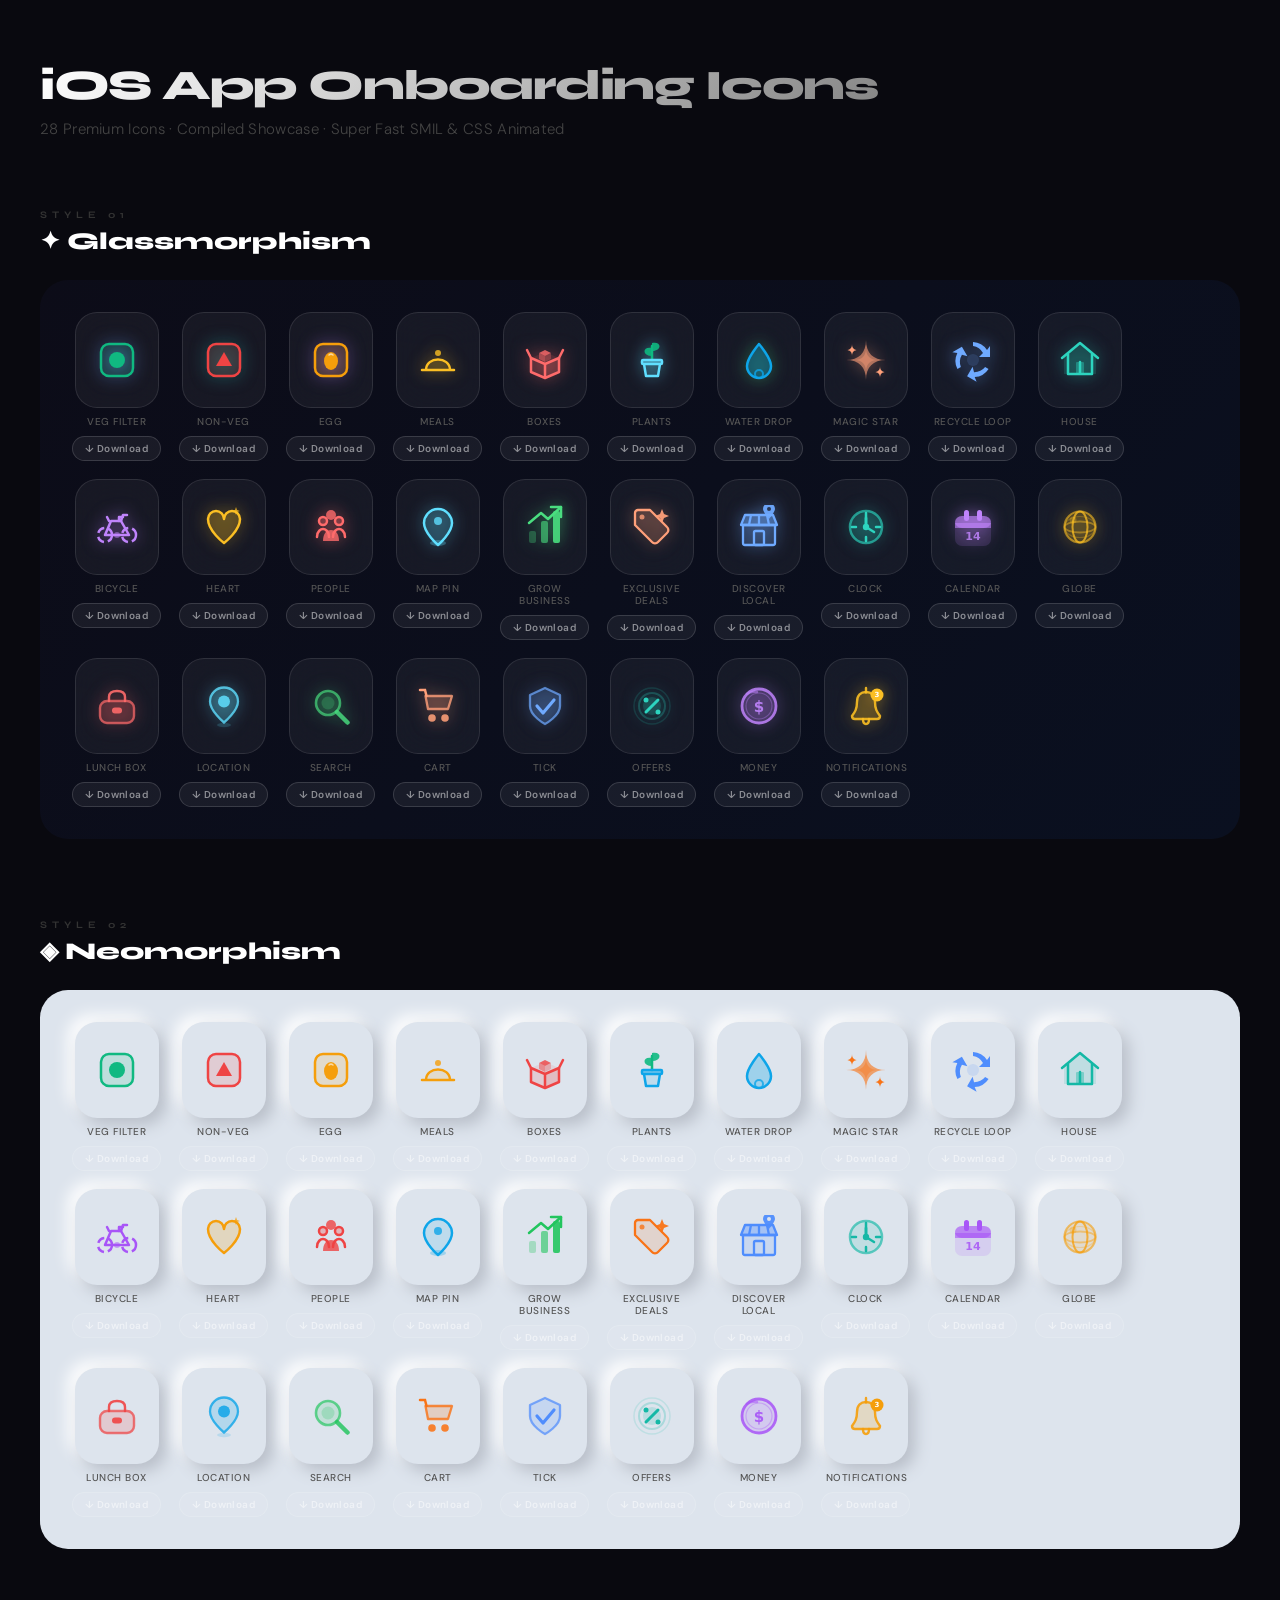
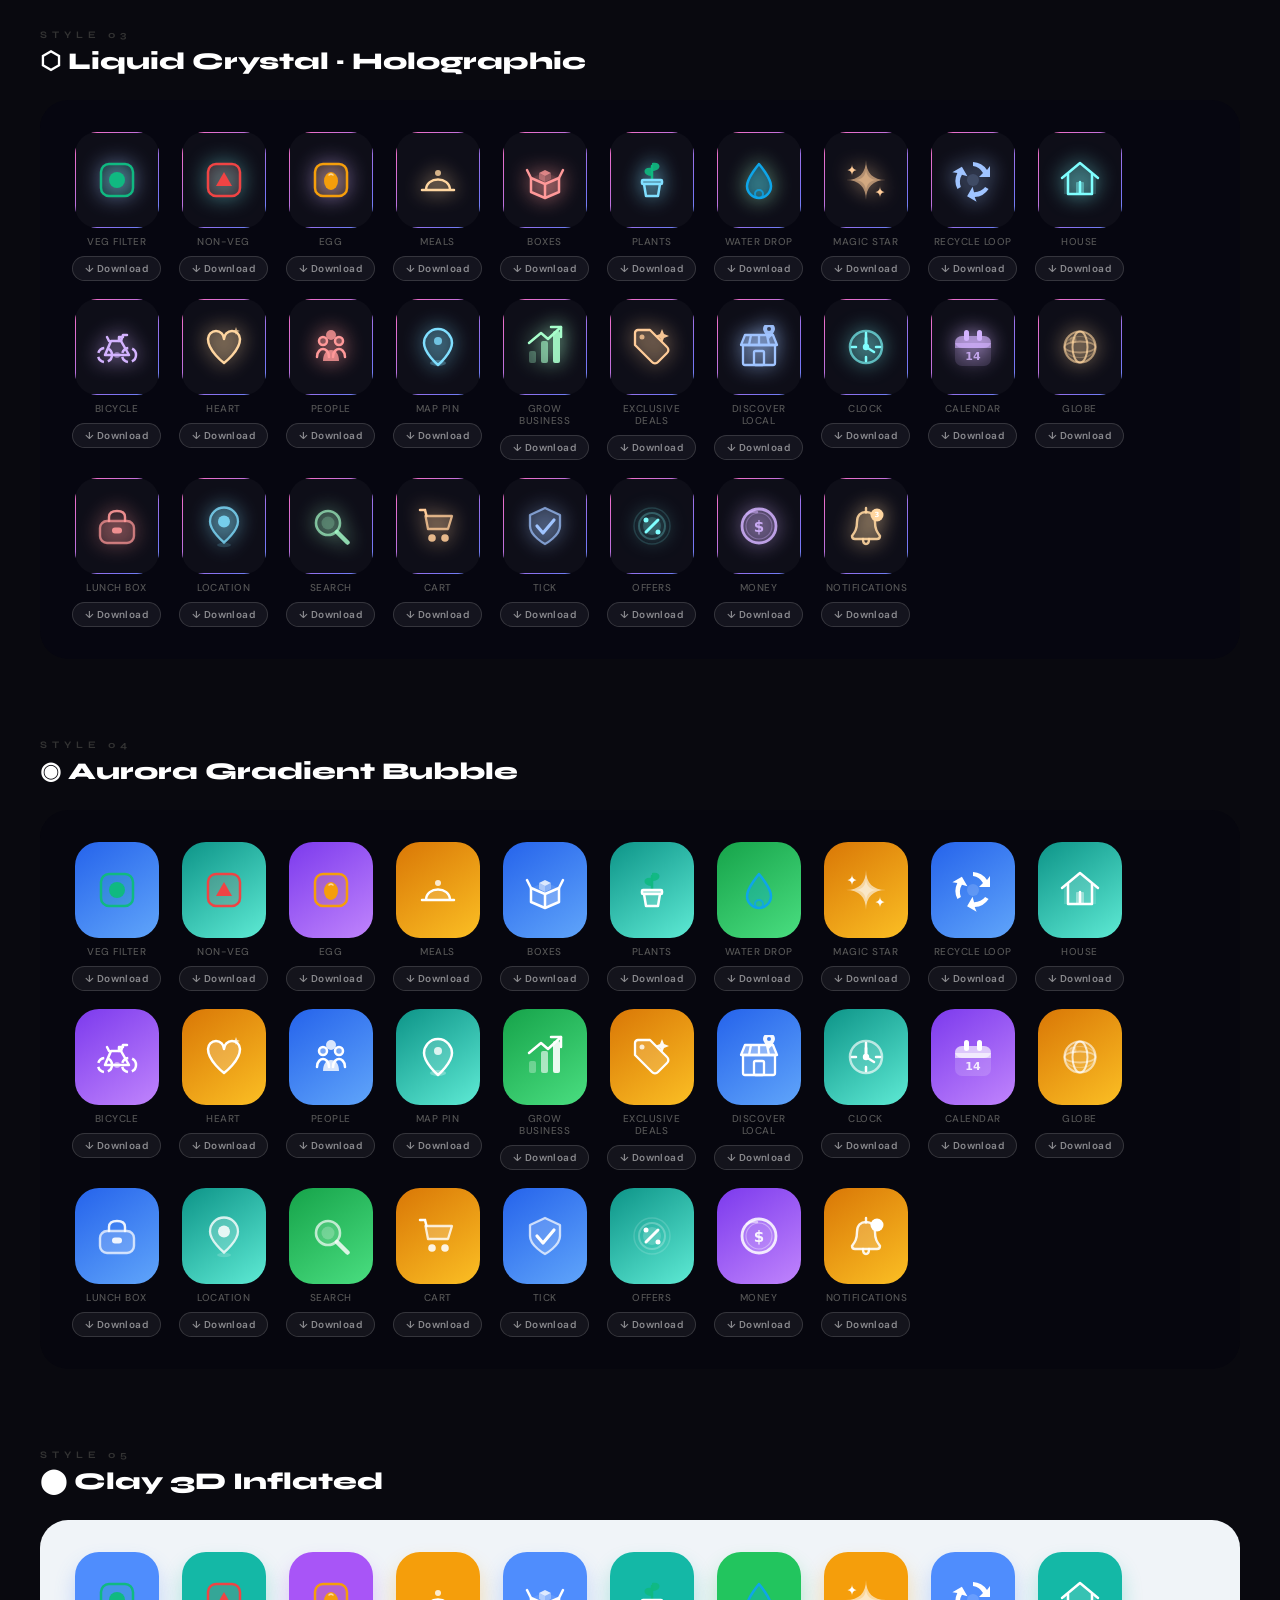
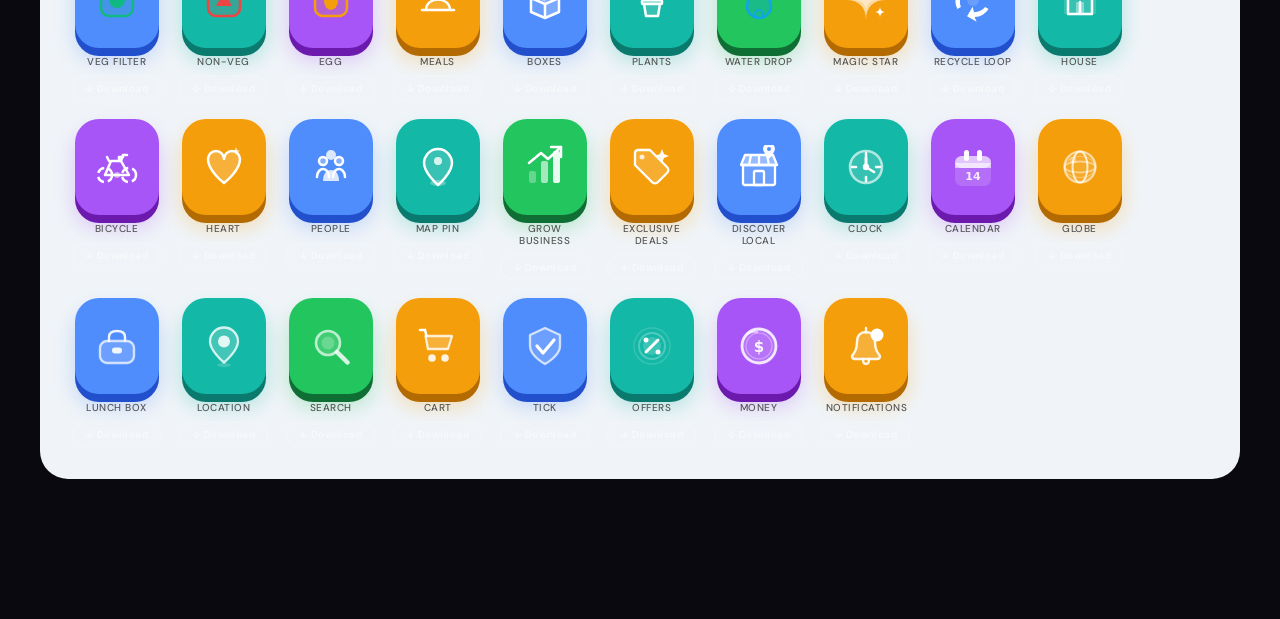
==== index.html @ 06bd7c46 "Refactor notification bell icon for improved design and animation" ====
<!DOCTYPE html>
<html lang="en">
<head>
<meta charset="UTF-8">
<title>Premium iOS Onboarding Icons</title>
<link href="https://fonts.googleapis.com/css2?family=Syne:wght@400;700;800&family=DM+Sans:wght@300;400;500;600&display=swap" rel="stylesheet">
<style>
*, *::before, *::after { box-sizing: border-box; margin: 0; padding: 0; }
body { font-family: 'DM Sans', sans-serif; background: #09090f; color: #fff; padding: 60px 40px; min-height: 100vh; }
.page-title { font-family: 'Syne', sans-serif; font-size: 42px; font-weight: 800; letter-spacing: -1.5px; margin-bottom: 8px; background: linear-gradient(135deg,#fff 0%,#555 100%); -webkit-background-clip: text; -webkit-text-fill-color: transparent; }
.page-sub { color: #444; font-size: 15px; margin-bottom: 70px; font-weight: 300; letter-spacing: 0.3px; }
.section { margin-bottom: 80px; }
.section-label { font-family: 'Syne', sans-serif; font-size: 10px; font-weight: 700; letter-spacing: 5px; text-transform: uppercase; color: #333; margin-bottom: 6px; }
.section-title { font-family: 'Syne', sans-serif; font-size: 24px; font-weight: 800; margin-bottom: 24px; color: #fff; }
.icon-row { display: flex; flex-wrap: wrap; gap: 18px; align-items: flex-start; }
.icon-wrap { display: flex; flex-direction: column; align-items: center; gap: 8px; }
.icon-wrap span { font-size: 10px; font-weight: 500; letter-spacing: 0.5px; color: #555; text-transform: uppercase; text-align: center; max-width: 80px; line-height: 1.2; }
.ico { width: 44px; height: 44px; display: block; }

.dl-wrap { position: relative; display: flex; justify-content: center; }
.dl-btn { padding: 5px 12px; border-radius: 20px; border: 1px solid rgba(255,255,255,0.14); background: rgba(255,255,255,0.06); color: rgba(255,255,255,0.5); font-size: 10px; font-weight: 600; letter-spacing: 0.4px; cursor: pointer; transition: all 0.2s ease; font-family: 'DM Sans', sans-serif; }
.dl-btn:hover, .dl-btn.active { background: rgba(79,141,253,0.22); border-color: rgba(79,141,253,0.5); color: #8bbfff; transform: translateY(-1px); }
.dl-btn.done { background: rgba(34,197,94,0.18); border-color: rgba(34,197,94,0.45); color: #4ade80; }
.dl-panel { position: absolute; bottom: calc(100% + 10px); background: #15151e; border: 1px solid rgba(255,255,255,0.12); border-radius: 12px; padding: 12px; display: flex; flex-direction: column; gap: 10px; opacity: 0; visibility: hidden; transform: translateY(10px); transition: all 0.25s cubic-bezier(0.34, 1.56, 0.64, 1); box-shadow: 0 12px 30px rgba(0,0,0,0.6); z-index: 100; min-width: 145px; }
.dl-panel.show { opacity: 1; visibility: visible; transform: translateY(0); }
.dl-row { display: flex; justify-content: space-between; align-items: center; gap: 12px; }
.dl-row label { font-size: 9px; color: #888; text-transform: uppercase; font-weight: 700; }
.dl-row select { background: rgba(255,255,255,0.06); color: #fff; border: 1px solid rgba(255,255,255,0.15); border-radius: 6px; padding: 4px; font-size: 10px; cursor: pointer; }
.dl-action { background: #4f8dfd; color: #fff; border: none; border-radius: 6px; padding: 7px; font-size: 11px; font-weight: 600; cursor: pointer; }
.neo-bg .dl-panel, .clay-bg .dl-panel { background: #fff; border-color: rgba(0,0,0,0.1); color: #333; }
.neo-bg .dl-row select, .clay-bg .dl-row select { background: #f0f0f0; color: #333; border-color: #ddd; }

.glass-bg { padding: 32px; border-radius: 28px; background: linear-gradient(135deg,#0c0c18,#0a1020); position: relative; overflow: hidden; }
.glass-card { width:84px; height:96px; border-radius:22px; display:flex; align-items:center; justify-content:center; cursor:pointer; background:rgba(255,255,255,0.05); backdrop-filter:blur(20px); border:1px solid rgba(255,255,255,0.1); transition: 0.3s; }
.glass-card:hover { transform:translateY(-7px); background:rgba(255,255,255,0.1); border-color:rgba(255,255,255,0.3); }
.neo-bg { padding:32px; border-radius:28px; background:#dde4ed; }
.neo-card { width:84px; height:96px; border-radius:22px; display:flex; align-items:center; justify-content:center; cursor:pointer; background:#dde4ed; box-shadow:7px 7px 16px #b8bec8,-7px -7px 16px #ffffff; transition: 0.2s; }
.neo-card:hover { transform:scale(0.97); box-shadow:4px 4px 10px #b8bec8,-4px -4px 10px #ffffff; }
.holo-bg { padding:32px; border-radius:28px; background:#060610; }
.holo-card { width:84px; height:96px; border-radius:22px; display:flex; align-items:center; justify-content:center; cursor:pointer; position:relative; background:rgba(255,255,255,0.03); overflow:hidden; transition: 0.4s; }
.holo-card::before { content:''; position:absolute; inset:0; padding:1px; background:linear-gradient(135deg,#ff6ec4,#7873f5,#4adede,#ff6ec4); background-size:400%; animation: holoShift 1.5s linear infinite; -webkit-mask:linear-gradient(#fff 0 0) content-box,linear-gradient(#fff 0 0); -webkit-mask-composite:xor; }
@keyframes holoShift { 0%{background-position:0% 50%} 100%{background-position:100% 50%} }
.holo-card:hover { transform:translateY(-7px); box-shadow:0 15px 30px rgba(120,115,245,0.3); }
.aurora-bg { padding:32px; border-radius:28px; background:#06060e; }
.aurora-card { width:84px; height:96px; border-radius:24px; display:flex; align-items:center; justify-content:center; cursor:pointer; transition: 0.35s cubic-bezier(0.34,1.56,0.64,1); }
.aurora-card.blue { background:linear-gradient(145deg,#2563eb,#60a5fa); }
.aurora-card.teal { background:linear-gradient(145deg,#0d9488,#5eead4); }
.aurora-card.purple { background:linear-gradient(145deg,#7c3aed,#c084fc); }
.aurora-card.orange { background:linear-gradient(145deg,#d97706,#fbbf24); }
.aurora-card.green { background:linear-gradient(145deg,#16a34a,#4ade80); }
.aurora-card:hover { transform:translateY(-8px); filter: brightness(1.1); }
.clay-bg { padding:32px; border-radius:28px; background:#f0f4f8; }
.clay-card { width:84px; height:96px; border-radius:24px; display:flex; align-items:center; justify-content:center; cursor:pointer; transition: 0.3s; }
.clay-card.blue { background:#4F8DFD; box-shadow:0 8px 0 #2250cc, 0 12px 20px rgba(79,141,253,0.3); }
.clay-card.teal { background:#14B8A6; box-shadow:0 8px 0 #0a7a6e, 0 12px 20px rgba(20,184,166,0.3); }
.clay-card.purple { background:#A855F7; box-shadow:0 8px 0 #6b1aad, 0 12px 20px rgba(168,85,247,0.3); }
.clay-card.orange { background:#F59E0B; box-shadow:0 8px 0 #b36a00, 0 12px 20px rgba(245,158,11,0.3); }
.clay-card.green { background:#22C55E; box-shadow:0 8px 0 #0f6e34, 0 12px 20px rgba(34,197,94,0.3); }
.clay-card:hover { transform:translateY(-4px); }

@keyframes popDot { 0%, 100% { transform: scale(1); } 50% { transform: scale(1.3); } }
@keyframes boxSqueeze { 0%, 100% { transform: scale(1); } 50% { transform: scale(0.92); } }
@keyframes triJump { 0%, 100% { transform: translateY(0) scale(1); } 50% { transform: translateY(-4px) scale(1.1); } }
@keyframes eggWobble { 0%, 100% { transform: rotate(0) scale(1); } 25% { transform: rotate(10deg) scale(1.1); } 75% { transform: rotate(-10deg) scale(1.1); } }
.card-veg:hover .veg-dot { animation: popDot 0.3s ease-in-out infinite; transform-origin: 22px 22px; }
.card-veg:hover .veg-group { animation: boxSqueeze 0.3s ease-in-out infinite; transform-origin: 22px 22px; }
.card-nonveg:hover .nv-tri { animation: triJump 0.3s ease-in-out infinite; transform-origin: 22px 20px; }
.card-nonveg:hover .nv-group { animation: boxSqueeze 0.3s ease-in-out infinite; transform-origin: 22px 22px; }
.card-egg:hover .egg-inner { animation: eggWobble 0.4s ease-in-out infinite; transform-origin: 22px 23px; }
.card-egg:hover .egg-group { animation: boxSqueeze 0.4s ease-in-out infinite; transform-origin: 22px 22px; }
@keyframes domeLift { 0%, 100% { transform: translateY(0); } 50% { transform: translateY(-4px); } }
@keyframes steamRise { 0%, 100% { transform: translateY(2px); opacity: 0; } 50% { transform: translateY(-2px); opacity: 0.8; } }
.card-meals:hover .meal-dome { animation: domeLift 0.8s ease-in-out infinite; }
.card-meals:hover .meal-steam { animation: steamRise 0.8s ease-in-out infinite; }
@keyframes boxBounce { 0%, 100% { transform: translateY(0); } 50% { transform: translateY(-3px); } }
@keyframes itemPop { 0%, 100% { transform: translateY(0); } 50% { transform: translateY(-6px); } }
@keyframes flapL { 0%, 100% { transform: rotate(0deg); } 50% { transform: rotate(-15deg); } }
@keyframes flapR { 0%, 100% { transform: rotate(0deg); } 50% { transform: rotate(15deg); } }
.card-boxes:hover .box-group { animation: boxBounce 0.6s ease-in-out infinite; }
.card-boxes:hover .box-item { animation: itemPop 0.6s ease-in-out infinite; }
.card-boxes:hover .box-flap-l { animation: flapL 0.6s ease-in-out infinite; transform-origin: 8px 20px; }
.card-boxes:hover .box-flap-r { animation: flapR 0.6s ease-in-out infinite; transform-origin: 36px 20px; }
@keyframes plantSway { 0%, 100% { transform: rotate(0); } 30% { transform: rotate(3deg); } 70% { transform: rotate(-2deg); } }
@keyframes leafGrow { 0%, 100% { transform: scale(1); } 50% { transform: scale(1.1); } }
.card-plants:hover .plant-group { animation: plantSway 0.8s ease-in-out infinite; transform-origin: 22px 26px; }
.card-plants:hover .plant-leaf-l { animation: leafGrow 0.8s ease-in-out infinite; transform-origin: 22px 18px; }
.card-plants:hover .plant-leaf-r { animation: leafGrow 0.8s ease-in-out infinite 0.15s; transform-origin: 22px 13px; }
@keyframes magicBreathe { 0%, 100% { transform: scale(1); } 50% { transform: scale(1.15); } }
@keyframes sparkleTwinkle { 0%, 100% { transform: scale(0) rotate(-15deg); opacity: 0; } 50% { transform: scale(1) rotate(15deg); opacity: 1; } }
.card-star:hover .star-main { animation: magicBreathe 0.6s ease-in-out infinite; transform-origin: 22px 22px; }
.card-star:hover .star-inner { animation: magicBreathe 0.6s ease-in-out infinite reverse; transform-origin: 22px 22px; }
.card-star:hover .s1 { animation: sparkleTwinkle 0.6s ease-in-out infinite 0.1s; transform-origin: 8px 12px; }
.card-star:hover .s2 { animation: sparkleTwinkle 0.6s ease-in-out infinite 0.3s; transform-origin: 36px 34px; }
@keyframes recycleRotate { to { transform: rotate(360deg); } }
@keyframes arrowPulse { 0%, 100% { opacity: 0.9; transform: scale(1); } 50% { opacity: 0.3; transform: scale(0.95); } }
.card-recycle:hover .recycle-group { animation: recycleRotate 1.2s linear infinite; transform-origin: 22px 22px; }
.card-recycle:hover .rec-1 { animation: arrowPulse 0.5s ease infinite; transform-origin: 22px 22px; }
.card-recycle:hover .rec-2 { animation: arrowPulse 0.5s ease infinite 0.15s; transform-origin: 22px 22px; }
.card-recycle:hover .rec-3 { animation: arrowPulse 0.5s ease infinite 0.3s; transform-origin: 22px 22px; }
@keyframes dropFall { 0% {transform:translateY(-5px) scaleY(1.1); opacity:0} 30% {transform:translateY(0) scaleY(1); opacity:1} 50% {transform:scaleY(0.8) translateY(2px)} 70% {transform:scaleY(1.05) translateY(-1px)} 100% {transform:scaleY(1) translateY(0); opacity:1} }
@keyframes rippleOut { 0% {r:4; opacity:0.8} 100% {r:14; opacity:0} }
.card-drop:hover .drop-shape { animation: dropFall 0.6s ease infinite; transform-origin: bottom; }
.card-drop:hover .drop-ripple { animation: rippleOut 0.6s ease-out infinite; }
@keyframes roofBounce { 0%,100% {transform:translateY(0)} 50% {transform:translateY(-3px)} }
@keyframes doorGlow { 0%,100% {opacity:0.4} 50% {opacity:1} }
.card-house:hover .house-roof { animation: roofBounce 0.3s ease infinite; }
.card-house:hover .house-door { animation: doorGlow 0.5s ease infinite; }
@keyframes spinWheel { to {transform:rotate(360deg)} }
@keyframes bikeBob { 0%,100% {transform:translateY(0)} 50% {transform:translateY(-2px)} }
.card-bike:hover .bike-wheel { animation: spinWheel 0.3s linear infinite; transform-origin: center; }
.card-bike:hover .bike-w1 { transform-origin: 10px 30px; }
.card-bike:hover .bike-w2 { transform-origin: 34px 30px; }
.card-bike:hover .bike-frame { animation: bikeBob 0.2s ease-in-out infinite; }
@keyframes heartBeat { 0%,100% {transform:scale(1)} 15% {transform:scale(1.15)} 30% {transform:scale(1)} 45% {transform:scale(1.15)} 60% {transform:scale(1)} }
@keyframes sparkleFloat { 0%,100% {transform:translateY(0) scale(0.8); opacity:0.5} 50% {transform:translateY(-5px) scale(1.2); opacity:1} }
.card-heart:hover .heart-shape { animation: heartBeat 0.5s infinite; transform-origin: center; }
.card-heart:hover .heart-sparkle { animation: sparkleFloat 0.5s infinite; }
@keyframes popUp { 0%,100% {transform:translateY(0)} 50% {transform:translateY(-4px)} }
.card-people:hover .person-1 { animation: popUp 0.4s ease infinite; }
.card-people:hover .person-2 { animation: popUp 0.4s ease infinite 0.1s; }
.card-people:hover .person-3 { animation: popUp 0.4s ease infinite 0.2s; }
@keyframes barGrow { 0%, 100% { transform: scaleY(1); } 50% { transform: scaleY(1.4); } }
.card-grow:hover .grow-b1 { animation: barGrow 0.3s ease infinite; transform-origin: bottom; }
.card-grow:hover .grow-b2 { animation: barGrow 0.3s ease infinite 0.05s; transform-origin: bottom; }
.card-grow:hover .grow-b3 { animation: barGrow 0.3s ease infinite 0.1s; transform-origin: bottom; }
@keyframes swing { 0%, 100% { transform: rotate(0); } 50% { transform: rotate(15deg); } }
.card-deals:hover .deals-tag { animation: swing 0.4s ease-in-out infinite; transform-origin: 20px 5px; }
@keyframes bounce { 0%, 100% { transform: translateY(0); } 50% { transform: translateY(-5px); } }
@keyframes pinBounceOld { 0%{transform:translateY(0) scaleY(1)} 25%{transform:translateY(-10px) scaleY(1.05)} 50%{transform:translateY(0) scaleY(0.92)} 70%{transform:translateY(-5px)} 85%{transform:translateY(0) scaleY(0.96)} 100%{transform:translateY(0) scaleY(1)} }
@keyframes pinShadow { 0%,100% {transform:scale(1); opacity:0.3} 40% {transform:scale(0.6); opacity:0.1} 60% {transform:scale(1.1); opacity:0.4} }
@keyframes pinJump { 0%,100% {transform:translateY(0) scaleY(1)} 40% {transform:translateY(-8px) scaleY(1.05)} 60% {transform:translateY(2px) scaleY(0.9)} }
.card-local:hover .local-pin { animation: bounce 0.3s ease infinite; }
.card-location:hover .ico { animation:pinBounceOld 0.4s ease forwards; }
.card-mappin:hover .pin-body { animation: pinJump 0.5s ease infinite; transform-origin: bottom; }
.card-mappin:hover .pin-shadow { animation: pinShadow 0.5s ease infinite; transform-origin: center; }
@keyframes clockSpin { to { transform:rotate(360deg); } }
.card-clock:hover .clock-hand { animation:clockSpin 0.5s linear infinite; transform-origin:22px 22px; }
@keyframes cartWobble { 0%{transform:translateX(0)} 20%{transform:translateX(4px)} 40%{transform:translateX(-3px)} 60%{transform:translateX(3px)} 80%{transform:translateX(-2px)} 100%{transform:translateX(0)} }
@keyframes wheelSpin { to { transform:rotate(360deg); } }
.card-cart:hover .ico { animation:cartWobble 0.3s ease forwards; }
.card-cart:hover .cart-wl { animation:wheelSpin 0.3s linear infinite; transform-origin:16px 34px; }
.card-cart:hover .cart-wr { animation:wheelSpin 0.3s linear infinite; transform-origin:29px 34px; }
@keyframes tickDraw { from{stroke-dashoffset:42;opacity:0.3} to{stroke-dashoffset:0;opacity:1} }
@keyframes shieldPulse { 0%,100%{opacity:0.17} 50%{opacity:0.35} }
.card-tick:hover .tick-check { animation:tickDraw 0.25s ease forwards; stroke-dasharray:42; stroke-dashoffset:42; }
.card-tick:hover .tick-shield { animation:shieldPulse 0.4s ease infinite; }
@keyframes globeSpin { to { transform:rotateY(360deg); } }
.card-globe:hover .ico { animation:globeSpin 0.8s linear infinite; transform-origin: center; }
@keyframes calBodyShake { 0%{transform:rotate(0)} 15%{transform:rotate(-3deg)} 35%{transform:rotate(3deg)} 55%{transform:rotate(-2deg)} 75%{transform:rotate(1deg)} 100%{transform:rotate(0)} }
@keyframes calRingL { 0%{transform:rotate(0) translateY(0)} 20%{transform:rotate(-12deg) translateY(-4px)} 50%{transform:rotate(6deg) translateY(-2px)} 75%{transform:rotate(-4deg) translateY(-3px)} 100%{transform:rotate(0) translateY(0)} }
@keyframes calRingR { 0%{transform:rotate(0) translateY(0)} 20%{transform:rotate(12deg) translateY(-4px)} 50%{transform:rotate(-6deg) translateY(-2px)} 75%{transform:rotate(4deg) translateY(-3px)} 100%{transform:rotate(0) translateY(0)} }
.card-calendar:hover .ico { animation:calBodyShake 0.25s ease forwards; transform-origin: center; }
.card-calendar:hover .cal-ring-l { animation:calRingL 0.25s ease forwards; transform-origin:15px 9px; }
.card-calendar:hover .cal-ring-r { animation:calRingR 0.25s ease forwards; transform-origin:29px 9px; }
@keyframes lidPop { 0%{transform:translateY(0)} 35%{transform:translateY(-8px)} 65%{transform:translateY(-6px)} 100%{transform:translateY(0)} }
.card-lunchbox:hover .lunchbox-lid { animation:lidPop 0.35s ease infinite; }
@keyframes pctWiggle { 0%, 100% { transform: scale(1) rotate(0deg); opacity: 0.95; } 20% { transform: scale(1.15) rotate(8deg); opacity: 1; } 50% { transform: scale(0.92) rotate(-5deg); opacity: 0.8; } 80% { transform: scale(1.08) rotate(3deg); opacity: 1; } }
@keyframes ringPulse { 0%,100% { r: 13; opacity: 0.25; } 50% { r: 18; opacity: 0; } }
@keyframes ringPulse2 { 0%,100% { r: 18; opacity: 0.15; } 50% { r: 22; opacity: 0; } }
.card-offers:hover .offers-pct { animation: pctWiggle 0.3s ease infinite; transform-origin: 22px 22px; }
.card-offers:hover .offers-ring1 { animation: ringPulse 0.35s ease infinite; transform-origin: 22px 22px; }
.card-offers:hover .offers-ring2 { animation: ringPulse2 0.35s 0.08s ease infinite; transform-origin: 22px 22px; }
@keyframes coinBob { 0%,100% { transform: translateY(0) rotate(0deg); } 40% { transform: translateY(-5px) rotate(4deg); } 70% { transform: translateY(-3px) rotate(-2deg); } }
@keyframes shineSpin { from { transform: rotate(0deg); } to { transform: rotate(360deg); } }
.card-money:hover .ico { animation: coinBob 0.35s cubic-bezier(0.34,1.56,0.64,1) forwards; }
.card-money:hover .money-shine { animation: shineSpin 0.5s linear infinite; transform-origin: 22px 22px; }
@keyframes searchShake { 0%{transform:rotate(0)} 15%{transform:rotate(-8deg)} 35%{transform:rotate(7deg)} 55%{transform:rotate(-5deg)} 75%{transform:rotate(3deg)} 100%{transform:rotate(0)} }
.card-search:hover .ico { animation:searchShake 0.3s ease forwards; transform-origin: center; }

/* ══════════════════════════════════════
   NOTIFICATION BELL ANIMATION
══════════════════════════════════════ */
@keyframes bellShake {
  0%   { transform: rotate(0deg); }
  8%   { transform: rotate(-14deg); }
  20%  { transform: rotate(16deg); }
  32%  { transform: rotate(-12deg); }
  44%  { transform: rotate(10deg); }
  56%  { transform: rotate(-8deg); }
  68%  { transform: rotate(5deg); }
  80%  { transform: rotate(-2deg); }
  100% { transform: rotate(0deg); }
}
@keyframes badgePulse {
  0%, 100% { transform: scale(1); opacity: 1; }
  50%       { transform: scale(1.35); opacity: 0.9; }
}
@keyframes badgeRipple {
  0%   { transform: scale(1); opacity: 0.6; }
  100% { transform: scale(3.2); opacity: 0; }
}
@keyframes notifGlow {
  0%, 100% { opacity: 0.18; }
  50%       { opacity: 0.38; }
}
.card-notif:hover .notif-bell-group {
  /* Set the rotation point to the top stem of the bell */
  animation: bellShake 0.6s cubic-bezier(0.36, 0.07, 0.19, 0.97) infinite;
  transform-origin: 22px 8px; 
}
.card-notif:hover .notif-badge {
  animation: badgePulse 0.4s ease-in-out infinite;
  transform-origin: 33px 11px;
}
.card-notif:hover .notif-badge-ripple {
  animation: badgeRipple 0.55s ease-out infinite;
  transform-origin: 33px 11px;
}
.card-notif:hover .notif-fill {
  animation: notifGlow 0.55s ease-in-out infinite;
}
</style>
</head>
<body>
<h1 class="page-title">iOS App Onboarding Icons</h1>
<p class="page-sub">28 Premium Icons · Compiled Showcase · Super Fast SMIL & CSS Animated</p>
<div id="main-container"></div>
<script>

// ── BELL PATH: wide, symmetric, classic bell silhouette ──
// Starts narrow at top stem, fans out to wide shoulders,
// then has a flat shelf rim at the bottom.
// Width at rim: x=5 to x=39 (34px wide), center x=22
// A more slender, proportional bell silhouette
const BELL_BODY = `M22 8 
  C 17 8, 13 11, 13 18 
  C 13 25, 11 28, 8 32 
  Q 8 35, 11 35 
  L 33 35 
  Q 36 35, 36 32 
  C 33 28, 31 25, 31 18 
  C 31 11, 27 8, 22 8 Z`;

const BELL_CLAPPER = `M19 35 Q19 40 22 40 Q25 40 25 35`;
const BELL_STEM    = `M22 4 L22 8.5`;

const ICONS = [
  {
    name: 'Veg Filter', cardClass: 'card-veg',
    svgInner: `<g class="veg-group"><rect x="6" y="6" width="32" height="32" rx="8" fill="#10b981" opacity="0.15"/><rect x="6" y="6" width="32" height="32" rx="8" fill="none" stroke="#10b981" stroke-width="2.5"/><circle class="veg-dot" cx="22" cy="22" r="8" fill="#10b981"/></g>`,
    smil: (c) => `<svg xmlns="http://www.w3.org/2000/svg" viewBox="0 0 44 44"><g><animateTransform attributeName="transform" type="translate" values="0,0;1.76,1.76;0,0" dur="0.3s" repeatCount="indefinite" additive="sum"/><animateTransform attributeName="transform" type="scale" values="1;0.92;1" dur="0.3s" repeatCount="indefinite" additive="sum"/><rect x="6" y="6" width="32" height="32" rx="8" fill="#10b981" opacity="0.15"/><rect x="6" y="6" width="32" height="32" rx="8" fill="none" stroke="#10b981" stroke-width="2.5"/><circle cx="22" cy="22" r="8" fill="#10b981"><animate attributeName="r" values="8;10.4;8" dur="0.3s" repeatCount="indefinite"/></circle></g></svg>`
  },
  {
    name: 'Non-Veg', cardClass: 'card-nonveg',
    svgInner: `<g class="nv-group"><rect x="6" y="6" width="32" height="32" rx="8" fill="#ef4444" opacity="0.15"/><rect x="6" y="6" width="32" height="32" rx="8" fill="none" stroke="#ef4444" stroke-width="2.5"/><path class="nv-tri" d="M 22 14 L 30 28 H 14 Z" fill="#ef4444"/></g>`,
    smil: (c) => `<svg xmlns="http://www.w3.org/2000/svg" viewBox="0 0 44 44"><g><animateTransform attributeName="transform" type="translate" values="0,0;1.76,1.76;0,0" dur="0.3s" repeatCount="indefinite" additive="sum"/><animateTransform attributeName="transform" type="scale" values="1;0.92;1" dur="0.3s" repeatCount="indefinite" additive="sum"/><rect x="6" y="6" width="32" height="32" rx="8" fill="#ef4444" opacity="0.15"/><rect x="6" y="6" width="32" height="32" rx="8" fill="none" stroke="#ef4444" stroke-width="2.5"/><path d="M 22 14 L 30 28 H 14 Z" fill="#ef4444"><animateTransform attributeName="transform" type="translate" values="0,0;0,-4;0,0" dur="0.3s" repeatCount="indefinite" additive="sum"/><animateTransform attributeName="transform" type="scale" values="1;1.1;1" dur="0.3s" repeatCount="indefinite" additive="sum"/></path></g></svg>`
  },
  {
    name: 'Egg', cardClass: 'card-egg',
    svgInner: `<g class="egg-group"><rect x="6" y="6" width="32" height="32" rx="8" fill="#f59e0b" opacity="0.15"/><rect x="6" y="6" width="32" height="32" rx="8" fill="none" stroke="#f59e0b" stroke-width="2.5"/><g class="egg-inner"><ellipse cx="22" cy="23" rx="7" ry="9" fill="#f59e0b"/><path d="M 20 17 A 3 3 0 0 1 24 17" fill="none" stroke="#fff" stroke-width="1.5" stroke-linecap="round" opacity="0.6"/></g></g>`,
    smil: (c) => `<svg xmlns="http://www.w3.org/2000/svg" viewBox="0 0 44 44"><g><animateTransform attributeName="transform" type="translate" values="0,0;1.76,1.76;0,0" dur="0.4s" repeatCount="indefinite" additive="sum"/><animateTransform attributeName="transform" type="scale" values="1;0.92;1" dur="0.4s" repeatCount="indefinite" additive="sum"/><rect x="6" y="6" width="32" height="32" rx="8" fill="#f59e0b" opacity="0.15"/><rect x="6" y="6" width="32" height="32" rx="8" fill="none" stroke="#f59e0b" stroke-width="2.5"/><g><animateTransform attributeName="transform" type="rotate" values="0 22 23;10 22 23;-10 22 23;0 22 23" keyTimes="0;0.25;0.75;1" dur="0.4s" repeatCount="indefinite" additive="sum"/><ellipse cx="22" cy="23" rx="7" ry="9" fill="#f59e0b"/><path d="M 20 17 A 3 3 0 0 1 24 17" fill="none" stroke="#fff" stroke-width="1.5" stroke-linecap="round" opacity="0.6"/></g></g></svg>`
  },
  {
    name: 'Meals', cardClass: 'card-meals',
    svgInner: `<g class="meal-steam" opacity="0"><path d="M 18 20 C 16 16 20 14 18 10 M 26 20 C 24 16 28 14 26 10" fill="none" stroke="currentColor" stroke-width="2" stroke-linecap="round"/></g><g class="meal-dome"><path d="M 10 32 C 10 18 34 18 34 32" fill="currentColor" opacity="0.15"/><path d="M 10 32 C 10 18 34 18 34 32" fill="none" stroke="currentColor" stroke-width="2.5" stroke-linejoin="round"/><circle cx="22" cy="15" r="3" fill="currentColor" opacity="0.8"/></g><path d="M 6 32 L 38 32" stroke="currentColor" stroke-width="2.5" stroke-linecap="round"/>`,
    smil: (c) => `<svg xmlns="http://www.w3.org/2000/svg" viewBox="0 0 44 44"><g opacity="0"><animate attributeName="opacity" values="0;0.8;0" dur="0.8s" repeatCount="indefinite"/><animateTransform attributeName="transform" type="translate" values="0,2;0,-2;0,2" dur="0.8s" repeatCount="indefinite"/><path d="M 18 20 C 16 16 20 14 18 10 M 26 20 C 24 16 28 14 26 10" fill="none" stroke="${c}" stroke-width="2" stroke-linecap="round"/></g><g><animateTransform attributeName="transform" type="translate" values="0,0;0,-4;0,0" dur="0.8s" repeatCount="indefinite"/><path d="M 10 32 C 10 18 34 18 34 32" fill="${c}" opacity="0.15"/><path d="M 10 32 C 10 18 34 18 34 32" fill="none" stroke="${c}" stroke-width="2.5" stroke-linejoin="round"/><circle cx="22" cy="15" r="3" fill="${c}" opacity="0.8"/></g><path d="M 6 32 L 38 32" stroke="${c}" stroke-width="2.5" stroke-linecap="round"/></svg>`
  },
  {
    name: 'Boxes', cardClass: 'card-boxes',
    svgInner: `<g class="box-group"><path class="box-flap-l" d="M 8 20 L 4 12" stroke="currentColor" stroke-width="2.5" stroke-linecap="round"/><path class="box-flap-r" d="M 36 20 L 40 12" stroke="currentColor" stroke-width="2.5" stroke-linecap="round"/><path d="M 8 20 L 22 14 L 36 20 L 22 26 Z" fill="currentColor" opacity="0.1"/><g class="box-item"><path d="M 16 15 L 22 12 L 28 15 L 22 18 Z" fill="currentColor" opacity="0.8"/><path d="M 16 15 L 22 18 V 24 L 16 21 Z" fill="currentColor" opacity="0.5"/><path d="M 28 15 L 22 18 V 24 L 28 21 Z" fill="currentColor" opacity="0.3"/></g><path d="M 8 20 L 22 26 V 40 L 8 34 Z" fill="currentColor" opacity="0.15"/><path d="M 36 20 L 22 26 V 40 L 36 34 Z" fill="currentColor" opacity="0.25"/><path d="M 8 20 L 22 26 L 36 20 M 22 26 V 40 M 8 20 V 34 L 22 40 L 36 34 V 20" fill="none" stroke="currentColor" stroke-width="2.5" stroke-linejoin="round"/></g>`,
    smil: (c) => `<svg xmlns="http://www.w3.org/2000/svg" viewBox="0 0 44 44"><g><animateTransform attributeName="transform" type="translate" values="0,0;0,-3;0,0" dur="0.6s" repeatCount="indefinite"/><path d="M 8 20 L 4 12" stroke="${c}" stroke-width="2.5" stroke-linecap="round"><animateTransform attributeName="transform" type="rotate" values="0 8 20;-15 8 20;0 8 20" dur="0.6s" repeatCount="indefinite"/></path><path d="M 36 20 L 40 12" stroke="${c}" stroke-width="2.5" stroke-linecap="round"><animateTransform attributeName="transform" type="rotate" values="0 36 20;15 36 20;0 36 20" dur="0.6s" repeatCount="indefinite"/></path><path d="M 8 20 L 22 14 L 36 20 L 22 26 Z" fill="${c}" opacity="0.1"/><g><animateTransform attributeName="transform" type="translate" values="0,0;0,-6;0,0" dur="0.6s" repeatCount="indefinite"/><path d="M 16 15 L 22 12 L 28 15 L 22 18 Z" fill="${c}" opacity="0.8"/><path d="M 16 15 L 22 18 V 24 L 16 21 Z" fill="${c}" opacity="0.5"/><path d="M 28 15 L 22 18 V 24 L 28 21 Z" fill="${c}" opacity="0.3"/></g><path d="M 8 20 L 22 26 V 40 L 8 34 Z" fill="${c}" opacity="0.15"/><path d="M 36 20 L 22 26 V 40 L 36 34 Z" fill="${c}" opacity="0.25"/><path d="M 8 20 L 22 26 L 36 20 M 22 26 V 40 M 8 20 V 34 L 22 40 L 36 34 V 20" fill="none" stroke="${c}" stroke-width="2.5" stroke-linejoin="round"/></g></svg>`
  },
  {
    name: 'Plants', cardClass: 'card-plants',
    svgInner: `<g class="plant-group"><path d="M 22 22 V 8" stroke="#10b981" stroke-width="2.5" stroke-linecap="round"/><path class="plant-leaf-l" d="M 22 18 C 12 18 12 8 22 10 Z" fill="#10b981" opacity="0.9"/><path class="plant-leaf-r" d="M 22 13 C 32 13 32 3 22 5 Z" fill="#10b981" opacity="0.9"/></g><g class="plant-pot"><path d="M 14 26 L 16 38 H 28 L 30 26 Z" fill="currentColor" opacity="0.15"/><rect x="12" y="22" width="20" height="4" rx="1" fill="currentColor" opacity="0.5"/><path d="M 14 26 L 16 38 H 28 L 30 26" fill="none" stroke="currentColor" stroke-width="2.5" stroke-linejoin="round"/><rect x="12" y="22" width="20" height="4" rx="1" fill="none" stroke="currentColor" stroke-width="2.5"/></g>`,
    smil: (c) => `<svg xmlns="http://www.w3.org/2000/svg" viewBox="0 0 44 44"><g><animateTransform attributeName="transform" type="rotate" values="0 22 26;3 22 26;-2 22 26;0 22 26" dur="0.8s" repeatCount="indefinite"/><path d="M 22 22 V 8" stroke="#10b981" stroke-width="2.5" stroke-linecap="round"/><path d="M 22 18 C 12 18 12 8 22 10 Z" fill="#10b981" opacity="0.9"><animateTransform attributeName="transform" type="scale" values="1;1.1;1" dur="0.8s" repeatCount="indefinite" additive="sum"/></path><path d="M 22 13 C 32 13 32 3 22 5 Z" fill="#10b981" opacity="0.9"><animateTransform attributeName="transform" type="scale" values="1;1.1;1" dur="0.8s" begin="0.1s" repeatCount="indefinite" additive="sum"/></path></g><g><path d="M 14 26 L 16 38 H 28 L 30 26 Z" fill="${c}" opacity="0.15"/><rect x="12" y="22" width="20" height="4" rx="1" fill="${c}" opacity="0.5"/><path d="M 14 26 L 16 38 H 28 L 30 26" fill="none" stroke="${c}" stroke-width="2.5" stroke-linejoin="round"/><rect x="12" y="22" width="20" height="4" rx="1" fill="none" stroke="${c}" stroke-width="2.5"/></g></svg>`
  },
  {
    name: 'Water Drop', cardClass: 'card-drop',
    svgInner: `<circle class="drop-ripple" cx="22" cy="36" r="4" fill="none" stroke="#0ea5e9" stroke-width="2" opacity="0.8"/><path class="drop-shape" d="M22 6 C 22 6 10 20 10 28 A 12 12 0 0 0 34 28 C 34 20 22 6 22 6 Z" fill="#0ea5e9" opacity="0.3"/><path class="drop-shape" d="M22 6 C 22 6 10 20 10 28 A 12 12 0 0 0 34 28 C 34 20 22 6 22 6 Z" fill="none" stroke="#0ea5e9" stroke-width="2.5" stroke-linejoin="round"/>`,
    smil: (c) => `<svg xmlns="http://www.w3.org/2000/svg" viewBox="0 0 44 44"><circle cx="22" cy="36" r="4" fill="none" stroke="#0ea5e9" stroke-width="2"><animate attributeName="r" values="4;16" dur="0.6s" repeatCount="indefinite"/><animate attributeName="opacity" values="0.8;0" dur="0.6s" repeatCount="indefinite"/></circle><g><animateTransform attributeName="transform" type="translate" values="0,-5;0,0;0,2;0,-1;0,0" keyTimes="0;0.3;0.5;0.7;1" dur="0.6s" repeatCount="indefinite" additive="sum"/><path d="M22 6 C 22 6 10 20 10 28 A 12 12 0 0 0 34 28 C 34 20 22 6 22 6 Z" fill="#0ea5e9" opacity="0.3"/><path d="M22 6 C 22 6 10 20 10 28 A 12 12 0 0 0 34 28 C 34 20 22 6 22 6 Z" fill="none" stroke="#0ea5e9" stroke-width="2.5" stroke-linejoin="round"/></g></svg>`
  },
  {
    name: 'Magic Star', cardClass: 'card-star',
    svgInner: `<g class="star-group"><path class="star-main" d="M 22 2 C 22 15 15 22 2 22 C 15 22 22 29 22 42 C 22 29 29 22 42 22 C 29 22 22 15 22 2 Z" fill="currentColor" opacity="0.6"/><path class="star-inner" d="M 22 10 C 22 18 18 22 10 22 C 18 22 22 26 22 34 C 22 26 26 22 34 22 C 26 22 22 18 22 10 Z" fill="currentColor" opacity="0.4"/><path class="star-sparkle s1" d="M 8 6 C 8 10 10 12 14 12 C 10 12 8 14 8 18 C 8 14 6 12 2 12 C 6 12 8 10 8 6 Z" fill="currentColor"/><path class="star-sparkle s2" d="M 36 28 C 36 32 38 34 42 34 C 38 34 36 36 36 40 C 36 36 34 34 30 34 C 34 34 36 32 36 28 Z" fill="currentColor"/></g>`,
    smil: (c) => `<svg xmlns="http://www.w3.org/2000/svg" viewBox="0 0 44 44"><g><animateTransform attributeName="transform" type="scale" values="1;1.15;1" dur="0.6s" repeatCount="indefinite" additive="sum"/><animateTransform attributeName="transform" type="translate" values="0,0;-3,-3;0,0" dur="0.6s" repeatCount="indefinite" additive="sum"/><path d="M 22 2 C 22 15 15 22 2 22 C 15 22 22 29 22 42 C 22 29 29 22 42 22 C 29 22 22 15 22 2 Z" fill="${c}" opacity="0.6"/></g><g><animateTransform attributeName="transform" type="scale" values="1;0.85;1" dur="0.6s" repeatCount="indefinite" additive="sum"/><animateTransform attributeName="transform" type="translate" values="0,0;3,3;0,0" dur="0.6s" repeatCount="indefinite" additive="sum"/><path d="M 22 10 C 22 18 18 22 10 22 C 18 22 22 26 22 34 C 22 26 26 22 34 22 C 26 22 22 18 22 10 Z" fill="${c}" opacity="0.4"/></g></svg>`
  },
  {
    name: 'Recycle Loop', cardClass: 'card-recycle',
    svgInner: `<g class="recycle-group"><path class="rec-1" d="M 22 4 A 18 18 0 0 1 36 12 L 39 8 V 19 H 28 L 32 15 A 14 14 0 0 0 22 8 Z" fill="currentColor"/><path class="rec-2" d="M 22 4 A 18 18 0 0 1 36 12 L 39 8 V 19 H 28 L 32 15 A 14 14 0 0 0 22 8 Z" fill="currentColor" transform="rotate(120 22 22)"/><path class="rec-3" d="M 22 4 A 18 18 0 0 1 36 12 L 39 8 V 19 H 28 L 32 15 A 14 14 0 0 0 22 8 Z" fill="currentColor" transform="rotate(240 22 22)"/></g><circle cx="22" cy="22" r="6" fill="currentColor" opacity="0.15"/>`,
    smil: (c) => `<svg xmlns="http://www.w3.org/2000/svg" viewBox="0 0 44 44"><g><animateTransform attributeName="transform" type="rotate" from="0 22 22" to="360 22 22" dur="1.2s" repeatCount="indefinite"/><path d="M 22 4 A 18 18 0 0 1 36 12 L 39 8 V 19 H 28 L 32 15 A 14 14 0 0 0 22 8 Z" fill="${c}"><animate attributeName="opacity" values="0.9;0.3;0.9" dur="0.5s" repeatCount="indefinite"/></path><path d="M 22 4 A 18 18 0 0 1 36 12 L 39 8 V 19 H 28 L 32 15 A 14 14 0 0 0 22 8 Z" fill="${c}" transform="rotate(120 22 22)"><animate attributeName="opacity" values="0.9;0.3;0.9" dur="0.5s" begin="0.15s" repeatCount="indefinite"/></path><path d="M 22 4 A 18 18 0 0 1 36 12 L 39 8 V 19 H 28 L 32 15 A 14 14 0 0 0 22 8 Z" fill="${c}" transform="rotate(240 22 22)"><animate attributeName="opacity" values="0.9;0.3;0.9" dur="0.5s" begin="0.3s" repeatCount="indefinite"/></path></g><circle cx="22" cy="22" r="6" fill="${c}" opacity="0.15"/></svg>`
  },
  {
    name: 'House', cardClass: 'card-house',
    svgInner: `<path class="house-bg" d="M22 6 L6 18 V36 H38 V18 Z" fill="currentColor" opacity="0.15"/><path class="house-walls" d="M10 16 V36 H34 V16 M22 36 V24" fill="none" stroke="currentColor" stroke-width="2.5" stroke-linecap="round" stroke-linejoin="round"/><path class="house-roof" d="M4 20 L22 5 L40 20" fill="none" stroke="currentColor" stroke-width="2.5" stroke-linecap="round" stroke-linejoin="round"/><rect class="house-door" x="18" y="24" width="8" height="12" rx="1" fill="currentColor" opacity="0.4"/>`,
    smil: (c) => `<svg xmlns="http://www.w3.org/2000/svg" viewBox="0 0 44 44"><path d="M22 6 L6 18 V36 H38 V18 Z" fill="${c}" opacity="0.15"/><path d="M10 16 V36 H34 V16 M22 36 V24" fill="none" stroke="${c}" stroke-width="2.5" stroke-linecap="round" stroke-linejoin="round"/><path d="M4 20 L22 5 L40 20" fill="none" stroke="${c}" stroke-width="2.5" stroke-linecap="round" stroke-linejoin="round"><animateTransform attributeName="transform" type="translate" values="0,0;0,-3;0,0" dur="0.3s" repeatCount="indefinite"/></path><rect x="18" y="24" width="8" height="12" rx="1" fill="${c}" opacity="0.4"><animate attributeName="opacity" values="0.4;1;0.4" dur="0.5s" repeatCount="indefinite"/></rect></svg>`
  },
  {
    name: 'Bicycle', cardClass: 'card-bike',
    svgInner: `<circle class="bike-wheel bike-w1" cx="10" cy="30" r="7" fill="none" stroke="currentColor" stroke-width="2.5" stroke-dasharray="8 4"/><circle class="bike-wheel bike-w2" cx="34" cy="30" r="7" fill="none" stroke="currentColor" stroke-width="2.5" stroke-dasharray="8 4"/><g class="bike-frame"><path d="M10 30 L16 16 H26 L34 30 L22 30 Z" fill="none" stroke="currentColor" stroke-width="2.5" stroke-linejoin="round"/><path d="M14 16 L12 12 M26 16 L28 10 H32 M24 16 V12 H28" fill="none" stroke="currentColor" stroke-width="2.5" stroke-linecap="round" stroke-linejoin="round"/><circle cx="22" cy="30" r="3" fill="currentColor" opacity="0.5"/></g>`,
    smil: (c) => `<svg xmlns="http://www.w3.org/2000/svg" viewBox="0 0 44 44"><circle cx="10" cy="30" r="7" fill="none" stroke="${c}" stroke-width="2.5" stroke-dasharray="8 4"><animateTransform attributeName="transform" type="rotate" from="0 10 30" to="360 10 30" dur="0.3s" repeatCount="indefinite"/></circle><circle cx="34" cy="30" r="7" fill="none" stroke="${c}" stroke-width="2.5" stroke-dasharray="8 4"><animateTransform attributeName="transform" type="rotate" from="0 34 30" to="360 34 30" dur="0.3s" repeatCount="indefinite"/></circle><g><animateTransform attributeName="transform" type="translate" values="0,0;0,-2;0,0" dur="0.2s" repeatCount="indefinite"/><path d="M10 30 L16 16 H26 L34 30 L22 30 Z" fill="none" stroke="${c}" stroke-width="2.5" stroke-linejoin="round"/><path d="M14 16 L12 12 M26 16 L28 10 H32 M24 16 V12 H28" fill="none" stroke="${c}" stroke-width="2.5" stroke-linecap="round" stroke-linejoin="round"/><circle cx="22" cy="30" r="3" fill="${c}" opacity="0.5"/></g></svg>`
  },
  {
    name: 'Heart', cardClass: 'card-heart',
    svgInner: `<g class="heart-shape"><path d="M22 38 C22 38 6 26 6 14 A 8 8 0 0 1 22 14 A 8 8 0 0 1 38 14 C 38 26 22 38 22 38 Z" fill="currentColor" opacity="0.2"/><path d="M22 38 C22 38 6 26 6 14 A 8 8 0 0 1 22 14 A 8 8 0 0 1 38 14 C 38 26 22 38 22 38 Z" fill="none" stroke="currentColor" stroke-width="2.5" stroke-linecap="round" stroke-linejoin="round"/></g><path class="heart-sparkle" d="M34 10 L35 7 L38 6 L35 5 L34 2 L33 5 L30 6 L33 7 Z" fill="currentColor" opacity="0.8"/>`,
    smil: (c) => `<svg xmlns="http://www.w3.org/2000/svg" viewBox="0 0 44 44"><g><animateTransform attributeName="transform" type="scale" values="1;1.15;1;1.15;1" keyTimes="0;0.15;0.3;0.45;1" dur="0.5s" repeatCount="indefinite" additive="sum"/><animateTransform attributeName="transform" type="translate" values="0,0;-3,-3;0,0;-3,-3;0,0" keyTimes="0;0.15;0.3;0.45;1" dur="0.5s" repeatCount="indefinite" additive="sum"/><path d="M22 38 C22 38 6 26 6 14 A 8 8 0 0 1 22 14 A 8 8 0 0 1 38 14 C 38 26 22 38 22 38 Z" fill="${c}" opacity="0.2"/><path d="M22 38 C22 38 6 26 6 14 A 8 8 0 0 1 22 14 A 8 8 0 0 1 38 14 C 38 26 22 38 22 38 Z" fill="none" stroke="${c}" stroke-width="2.5" stroke-linecap="round" stroke-linejoin="round"/></g></svg>`
  },
  {
    name: 'People', cardClass: 'card-people',
    svgInner: `<g class="person-1"><circle cx="14" cy="16" r="4" fill="currentColor" opacity="0.3"/><circle cx="14" cy="16" r="4" fill="none" stroke="currentColor" stroke-width="2.5"/><path d="M8 32 C8 26 12 24 14 24 C16 24 20 26 20 32" fill="none" stroke="currentColor" stroke-width="2.5" stroke-linecap="round"/></g><g class="person-2"><circle cx="30" cy="16" r="4" fill="currentColor" opacity="0.3"/><circle cx="30" cy="16" r="4" fill="none" stroke="currentColor" stroke-width="2.5"/><path d="M24 32 C24 26 28 24 30 24 C32 24 36 26 36 32" fill="none" stroke="currentColor" stroke-width="2.5" stroke-linecap="round"/></g><g class="person-3"><circle cx="22" cy="10" r="5" fill="currentColor" opacity="0.8"/><path d="M14 36 C14 28 18 25 22 25 C26 25 30 28 30 36" fill="currentColor" opacity="0.8"/></g>`,
    smil: (c) => `<svg xmlns="http://www.w3.org/2000/svg" viewBox="0 0 44 44"><g><animateTransform attributeName="transform" type="translate" values="0,0;0,-4;0,0" dur="0.4s" repeatCount="indefinite"/><circle cx="14" cy="16" r="4" fill="${c}" opacity="0.3"/><circle cx="14" cy="16" r="4" fill="none" stroke="${c}" stroke-width="2.5"/><path d="M8 32 C8 26 12 24 14 24 C16 24 20 26 20 32" fill="none" stroke="${c}" stroke-width="2.5" stroke-linecap="round"/></g><g><animateTransform attributeName="transform" type="translate" values="0,0;0,-4;0,0" dur="0.4s" begin="0.1s" repeatCount="indefinite"/><circle cx="30" cy="16" r="4" fill="${c}" opacity="0.3"/><circle cx="30" cy="16" r="4" fill="none" stroke="${c}" stroke-width="2.5"/><path d="M24 32 C24 26 28 24 30 24 C32 24 36 26 36 32" fill="none" stroke="${c}" stroke-width="2.5" stroke-linecap="round"/></g><g><animateTransform attributeName="transform" type="translate" values="0,0;0,-4;0,0" dur="0.4s" begin="0.2s" repeatCount="indefinite"/><circle cx="22" cy="10" r="5" fill="${c}" opacity="0.8"/><path d="M14 36 C14 28 18 25 22 25 C26 25 30 28 30 36" fill="${c}" opacity="0.8"/></g></svg>`
  },
  {
    name: 'Map Pin', cardClass: 'card-mappin',
    svgInner: `<ellipse class="pin-shadow" cx="22" cy="38" rx="8" ry="3" fill="currentColor" opacity="0.3"/><g class="pin-body"><path d="M22 4 C 13 4 8 12 8 18 C 8 28 22 40 22 40 C 22 40 36 28 36 18 C 36 12 31 4 22 4 Z" fill="currentColor" opacity="0.15"/><path d="M22 4 C 13 4 8 12 8 18 C 8 28 22 40 22 40 C 22 40 36 28 36 18 C 36 12 31 4 22 4 Z" fill="none" stroke="currentColor" stroke-width="2.5" stroke-linejoin="round"/><circle cx="22" cy="16" r="4" fill="currentColor" opacity="0.8"/></g>`,
    smil: (c) => `<svg xmlns="http://www.w3.org/2000/svg" viewBox="0 0 44 44"><ellipse cx="22" cy="38" rx="8" ry="3" fill="${c}" opacity="0.3"><animateTransform attributeName="transform" type="scale" values="1;0.6;1.1;1" keyTimes="0;0.4;0.6;1" dur="0.5s" repeatCount="indefinite" additive="sum"/><animateTransform attributeName="transform" type="translate" values="0,0;14,14;-2,-2;0,0" keyTimes="0;0.4;0.6;1" dur="0.5s" repeatCount="indefinite" additive="sum"/></ellipse><g><animateTransform attributeName="transform" type="translate" values="0,0;0,-8;0,2;0,0" keyTimes="0;0.4;0.6;1" dur="0.5s" repeatCount="indefinite" additive="sum"/><path d="M22 4 C 13 4 8 12 8 18 C 8 28 22 40 22 40 C 22 40 36 28 36 18 C 36 12 31 4 22 4 Z" fill="${c}" opacity="0.15"/><path d="M22 4 C 13 4 8 12 8 18 C 8 28 22 40 22 40 C 22 40 36 28 36 18 C 36 12 31 4 22 4 Z" fill="none" stroke="${c}" stroke-width="2.5" stroke-linejoin="round"/><circle cx="22" cy="16" r="4" fill="${c}" opacity="0.8"/></g></svg>`
  },
  {
    name: 'Grow Business', cardClass: 'card-grow',
    svgInner: `<rect class="grow-b1" x="6" y="26" width="7" height="12" rx="2" fill="currentColor" opacity="0.3"/><rect class="grow-b2" x="18" y="16" width="7" height="22" rx="2" fill="currentColor" opacity="0.6"/><rect class="grow-b3" x="30" y="6" width="7" height="32" rx="2" fill="currentColor" opacity="0.9"/><g class="grow-arr"><path d="M 6 18 L 18 8 L 25 14 L 38 2" fill="none" stroke="currentColor" stroke-width="2.5" stroke-linecap="round" stroke-linejoin="round"/><path d="M 28 2 L 38 2 L 38 12" fill="none" stroke="currentColor" stroke-width="2.5" stroke-linecap="round" stroke-linejoin="round"/></g>`,
    smil: (c) => `<svg xmlns="http://www.w3.org/2000/svg" viewBox="0 0 44 44"><rect x="6" y="26" width="7" height="12" rx="2" fill="${c}" opacity="0.3"><animate attributeName="height" values="12;16;12" dur="0.3s" repeatCount="indefinite"/><animate attributeName="y" values="26;22;26" dur="0.3s" repeatCount="indefinite"/></rect><rect x="18" y="16" width="7" height="22" rx="2" fill="${c}" opacity="0.6"><animate attributeName="height" values="22;26;22" dur="0.3s" begin="0.05s" repeatCount="indefinite"/><animate attributeName="y" values="16;12;16" dur="0.3s" begin="0.05s" repeatCount="indefinite"/></rect><rect x="30" y="6" width="7" height="32" rx="2" fill="${c}" opacity="0.9"><animate attributeName="height" values="32;36;32" dur="0.3s" begin="0.1s" repeatCount="indefinite"/><animate attributeName="y" values="6;2;6" dur="0.3s" begin="0.1s" repeatCount="indefinite"/></rect><g><animateTransform attributeName="transform" type="translate" values="0,0;3,-3;0,0" dur="0.3s" repeatCount="indefinite"/><path d="M 6 18 L 18 8 L 25 14 L 38 2" fill="none" stroke="${c}" stroke-width="2.5" stroke-linecap="round" stroke-linejoin="round"/><path d="M 28 2 L 38 2 L 38 12" fill="none" stroke="${c}" stroke-width="2.5" stroke-linecap="round" stroke-linejoin="round"/></g></svg>`
  },
  {
    name: 'Exclusive Deals', cardClass: 'card-deals',
    svgInner: `<g class="deals-tag"><path d="M 20 5 L 8 5 A 3 3 0 0 0 5 8 L 5 20 L 22 37 A 4 4 0 0 0 28 37 L 37 28 A 4 4 0 0 0 37 22 L 20 5 Z" fill="currentColor" opacity="0.15"/><path d="M 20 5 L 8 5 A 3 3 0 0 0 5 8 L 5 20 L 22 37 A 4 4 0 0 0 28 37 L 37 28 A 4 4 0 0 0 37 22 L 20 5 Z" fill="none" stroke="currentColor" stroke-width="2.3" stroke-linejoin="round"/><circle cx="12" cy="12" r="2.5" fill="currentColor" opacity="0.8"/></g><g class="deals-star" transform="translate(32,9)"><path d="M 0 -5 L 2 0 L 7 2 L 2 4 L 0 9 L -2 4 L -7 2 L -2 0 Z" fill="currentColor" opacity="0.95"/></g>`,
    smil: (c) => `<svg xmlns="http://www.w3.org/2000/svg" viewBox="0 0 44 44"><g><animateTransform attributeName="transform" type="rotate" values="0 12 12;-6 12 12;5 12 12;0 12 12" keyTimes="0;0.25;0.75;1" dur="0.4s" repeatCount="indefinite"/><path d="M 20 5 L 8 5 A 3 3 0 0 0 5 8 L 5 20 L 22 37 A 4 4 0 0 0 28 37 L 37 28 A 4 4 0 0 0 37 22 L 20 5 Z" fill="${c}" opacity="0.15"/><path d="M 20 5 L 8 5 A 3 3 0 0 0 5 8 L 5 20 L 22 37 A 4 4 0 0 0 28 37 L 37 28 A 4 4 0 0 0 37 22 L 20 5 Z" fill="none" stroke="${c}" stroke-width="2.3" stroke-linejoin="round"/><circle cx="12" cy="12" r="2.5" fill="${c}" opacity="0.8"/></g><g transform="translate(32,9)"><g><animateTransform attributeName="transform" type="scale" values="1;1.4;1" dur="0.4s" repeatCount="indefinite"/><g><animateTransform attributeName="transform" type="rotate" values="0;45;0" dur="0.4s" repeatCount="indefinite"/><path d="M 0 -5 L 2 0 L 7 2 L 2 4 L 0 9 L -2 4 L -7 2 L -2 0 Z" fill="${c}" opacity="0.95"/></g></g></g></svg>`
  },
  {
    name: 'Discover Local', cardClass: 'card-local',
    svgInner: `<path d="M 6 20 L 38 20 L 38 38 A 2 2 0 0 1 36 40 L 8 40 A 2 2 0 0 1 6 38 Z" fill="currentColor" opacity="0.15"/><path d="M 6 20 L 38 20 L 38 38 A 2 2 0 0 1 36 40 L 8 40 A 2 2 0 0 1 6 38 Z" fill="none" stroke="currentColor" stroke-width="2.3" stroke-linecap="round" stroke-linejoin="round"/><rect x="17" y="26" width="10" height="14" rx="1.5" fill="none" stroke="currentColor" stroke-width="2.3"/><g class="local-awning"><path d="M 4 20 L 8 10 H 36 L 40 20 Z" fill="currentColor" opacity="0.4"/><path d="M 4 20 L 8 10 H 36 L 40 20 Z" fill="none" stroke="currentColor" stroke-width="2.3" stroke-linejoin="round"/><path d="M 14 10 L 12 20 M 22 10 L 22 20 M 30 10 L 32 20" stroke="currentColor" stroke-width="2.3" stroke-linejoin="round"/></g><g class="local-pin"><path d="M 32 14 C 32 14 26 7 26 4 A 6 6 0 1 1 38 4 C 38 7 32 14 32 14 Z M 32 2 A 2 2 0 1 0 32 6 A 2 2 0 1 0 32 2 Z" fill="currentColor" fill-rule="evenodd" opacity="0.95"/></g>`,
    smil: (c) => `<svg xmlns="http://www.w3.org/2000/svg" viewBox="0 0 44 44"><path d="M 6 20 L 38 20 L 38 38 A 2 2 0 0 1 36 40 L 8 40 A 2 2 0 0 1 6 38 Z" fill="${c}" opacity="0.15"/><path d="M 6 20 L 38 20 L 38 38 A 2 2 0 0 1 36 40 L 8 40 A 2 2 0 0 1 6 38 Z" fill="none" stroke="${c}" stroke-width="2.3" stroke-linecap="round" stroke-linejoin="round"/><rect x="17" y="26" width="10" height="14" rx="1.5" fill="none" stroke="${c}" stroke-width="2.3"/><g><animateTransform attributeName="transform" type="translate" values="0,0;0,2;0,0" dur="0.4s" repeatCount="indefinite"/><path d="M 4 20 L 8 10 H 36 L 40 20 Z" fill="${c}" opacity="0.4"/><path d="M 4 20 L 8 10 H 36 L 40 20 Z" fill="none" stroke="${c}" stroke-width="2.3" stroke-linejoin="round"/><path d="M 14 10 L 12 20 M 22 10 L 22 20 M 30 10 L 32 20" stroke="${c}" stroke-width="2.3" stroke-linejoin="round"/></g><g><animateTransform attributeName="transform" type="translate" values="0,0;0,-6;0,-2;0,0" keyTimes="0;0.4;0.6;1" dur="0.4s" repeatCount="indefinite"/><path d="M 32 14 C 32 14 26 7 26 4 A 6 6 0 1 1 38 4 C 38 7 32 14 32 14 Z M 32 2 A 2 2 0 1 0 32 6 A 2 2 0 1 0 32 2 Z" fill="${c}" fill-rule="evenodd" opacity="0.95"/></g></svg>`
  },
  {
    name: 'Clock', cardClass: 'card-clock',
    svgInner: `<circle cx="22" cy="22" r="16" fill="currentColor" opacity="0.14"/><circle cx="22" cy="22" r="16" fill="none" stroke="currentColor" stroke-width="2.5" opacity="0.65"/><line x1="22" y1="8" x2="22" y2="12" stroke="currentColor" stroke-width="2.5" stroke-linecap="round"/><line x1="36" y1="22" x2="32" y2="22" stroke="currentColor" stroke-width="2.5" stroke-linecap="round"/><line x1="22" y1="36" x2="22" y2="32" stroke="currentColor" stroke-width="2.5" stroke-linecap="round"/><line x1="8" y1="22" x2="12" y2="22" stroke="currentColor" stroke-width="2.5" stroke-linecap="round"/><line x1="22" y1="22" x2="22" y2="13" stroke="currentColor" stroke-width="3" stroke-linecap="round"/><line class="clock-hand" x1="22" y1="22" x2="30" y2="27" stroke="currentColor" stroke-width="2.5" stroke-linecap="round"/><circle cx="22" cy="22" r="3.2" fill="currentColor"/>`,
    smil: (c) => `<svg xmlns="http://www.w3.org/2000/svg" viewBox="0 0 44 44"><circle cx="22" cy="22" r="16" fill="${c}" opacity="0.14"/><circle cx="22" cy="22" r="16" fill="none" stroke="${c}" stroke-width="2.5" opacity="0.65"/><line x1="22" y1="8" x2="22" y2="12" stroke="${c}" stroke-width="2.5" stroke-linecap="round"/><line x1="36" y1="22" x2="32" y2="22" stroke="${c}" stroke-width="2.5" stroke-linecap="round"/><line x1="22" y1="36" x2="22" y2="32" stroke="${c}" stroke-width="2.5" stroke-linecap="round"/><line x1="8" y1="22" x2="12" y2="22" stroke="${c}" stroke-width="2.5" stroke-linecap="round"/><line x1="22" y1="22" x2="22" y2="13" stroke="${c}" stroke-width="3" stroke-linecap="round"><animateTransform attributeName="transform" type="rotate" from="0 22 22" to="360 22 22" dur="6s" repeatCount="indefinite"/></line><line x1="22" y1="22" x2="30" y2="27" stroke="${c}" stroke-width="2.5" stroke-linecap="round"><animateTransform attributeName="transform" type="rotate" from="0 22 22" to="360 22 22" dur="0.5s" repeatCount="indefinite"/></line><circle cx="22" cy="22" r="3.2" fill="${c}"/></svg>`
  },
  {
    name: 'Calendar', cardClass: 'card-calendar',
    svgInner: `<rect x="4" y="11" width="36" height="30" rx="7" fill="currentColor" opacity="0.15"/><rect x="4" y="11" width="36" height="12" rx="7" fill="currentColor" opacity="0.6"/><rect x="4" y="18" width="36" height="5" fill="currentColor" opacity="0.6"/><rect class="cal-ring-l" x="13" y="5" width="5" height="11" rx="2.5" fill="currentColor"/><rect class="cal-ring-r" x="26" y="5" width="5" height="11" rx="2.5" fill="currentColor"/><text x="22" y="32" text-anchor="middle" dominant-baseline="middle" font-size="11" font-weight="800" fill="currentColor" opacity="0.85" font-family="system-ui,sans-serif">14</text>`,
    smil: (c) => `<svg xmlns="http://www.w3.org/2000/svg" viewBox="0 0 44 44"><rect x="4" y="11" width="36" height="30" rx="7" fill="${c}" opacity="0.15"/><rect x="4" y="11" width="36" height="12" rx="7" fill="${c}" opacity="0.6"/><rect x="4" y="18" width="36" height="5" fill="${c}" opacity="0.6"/><rect x="13" y="5" width="5" height="11" rx="2.5" fill="${c}"><animateTransform attributeName="transform" type="rotate" values="0 15 9;-12 15 9;6 15 9;-4 15 9;0 15 9" keyTimes="0;0.2;0.5;0.75;1" dur="0.25s" repeatCount="indefinite"/></rect><rect x="26" y="5" width="5" height="11" rx="2.5" fill="${c}"><animateTransform attributeName="transform" type="rotate" values="0 29 9;12 29 9;-6 29 9;4 29 9;0 29 9" keyTimes="0;0.2;0.5;0.75;1" dur="0.25s" repeatCount="indefinite"/></rect><text x="22" y="32" text-anchor="middle" dominant-baseline="middle" font-size="11" font-weight="800" fill="${c}" opacity="0.85" font-family="system-ui,sans-serif">14</text></svg>`
  },
  {
    name: 'Globe', cardClass: 'card-globe',
    svgInner: `<circle cx="22" cy="22" r="15.5" fill="currentColor" opacity="0.13"/><circle cx="22" cy="22" r="15.5" fill="none" stroke="currentColor" stroke-width="2.2" opacity="0.6"/><ellipse cx="22" cy="22" rx="15.5" ry="5.5" fill="none" stroke="currentColor" stroke-width="1.8" opacity="0.45"/><ellipse cx="22" cy="22" rx="15.5" ry="10.5" fill="none" stroke="currentColor" stroke-width="1.2" opacity="0.28"/><ellipse cx="22" cy="22" rx="7.5" ry="15.5" fill="none" stroke="currentColor" stroke-width="2" opacity="0.75"/><circle cx="15" cy="15" r="3.5" fill="currentColor" opacity="0.3"/>`,
    smil: (c) => `<svg xmlns="http://www.w3.org/2000/svg" viewBox="0 0 44 44"><circle cx="22" cy="22" r="15.5" fill="${c}" opacity="0.13"/><circle cx="22" cy="22" r="15.5" fill="none" stroke="${c}" stroke-width="2.2" opacity="0.6"/><ellipse cx="22" cy="22" rx="15.5" ry="5.5" fill="none" stroke="${c}" stroke-width="1.8" opacity="0.45"/><ellipse cx="22" cy="22" rx="15.5" ry="10.5" fill="none" stroke="${c}" stroke-width="1.2" opacity="0.28"/><ellipse cx="22" cy="22" ry="15.5" fill="none" stroke="${c}" stroke-width="2" opacity="0.8"><animate attributeName="rx" values="7.5;15;0.5;15;7.5" dur="0.8s" repeatCount="indefinite" calcMode="spline" keySplines="0.4 0 0.6 1;0.4 0 0.6 1;0.4 0 0.6 1;0.4 0 0.6 1"/></ellipse><circle cx="15" cy="15" r="3.5" fill="${c}" opacity="0.3"/></svg>`
  },
  {
    name: 'Lunch Box', cardClass: 'card-lunchbox',
    svgInner: `<rect x="5" y="17" width="34" height="22" rx="7" fill="currentColor" opacity="0.17"/><rect x="5" y="17" width="34" height="22" rx="7" fill="none" stroke="currentColor" stroke-width="2.4" opacity="0.72"/><path class="lunchbox-lid" d="M14 17 V13 Q14 7 22 7 Q30 7 30 13 V17" fill="none" stroke="currentColor" stroke-width="2.4" stroke-linecap="round" opacity="0.9"/><rect x="17" y="23.5" width="10" height="6" rx="3" fill="currentColor" opacity="0.9"/>`,
    smil: (c) => `<svg xmlns="http://www.w3.org/2000/svg" viewBox="0 0 44 44"><rect x="5" y="17" width="34" height="22" rx="7" fill="${c}" opacity="0.17"/><rect x="5" y="17" width="34" height="22" rx="7" fill="none" stroke="${c}" stroke-width="2.4" opacity="0.72"/><rect x="17" y="23.5" width="10" height="6" rx="3" fill="${c}" opacity="0.9"/><g><animateTransform attributeName="transform" type="translate" values="0,0;0,-7;0,-5;0,-7.5;0,0" keyTimes="0;0.25;0.5;0.7;1" dur="0.35s" repeatCount="indefinite" calcMode="spline" keySplines="0.4 0 0.6 1;0.4 0 0.6 1;0.4 0 0.6 1;0.4 0 0.6 1"/><path d="M14 17 V13 Q14 7 22 7 Q30 7 30 13 V17" fill="none" stroke="${c}" stroke-width="2.4" stroke-linecap="round" opacity="0.9"/></g></svg>`
  },
  {
    name: 'Location', cardClass: 'card-location',
    svgInner: `<ellipse cx="22" cy="41" rx="7" ry="2.2" fill="currentColor" opacity="0.17"/><path d="M22 38.5 C22 38.5 8 27 8 17.5 a14 14 0 1 1 28 0 C36 27 22 38.5 22 38.5z" fill="currentColor" opacity="0.2"/><path d="M22 38.5 C22 38.5 8 27 8 17.5 a14 14 0 1 1 28 0 C36 27 22 38.5 22 38.5z" fill="none" stroke="currentColor" stroke-width="2.3" opacity="0.8"/><circle cx="22" cy="17.5" r="6" fill="currentColor" opacity="0.85"/>`,
    smil: (c) => `<svg xmlns="http://www.w3.org/2000/svg" viewBox="0 0 44 44"><ellipse cx="22" cy="41" rx="7" ry="2.2" fill="${c}" opacity="0.17"><animate attributeName="rx" values="7;4;7" dur="0.4s" repeatCount="indefinite"/></ellipse><g><animateTransform attributeName="transform" type="translate" values="0,0;0,-10;0,0;0,-5;0,0" keyTimes="0;0.25;0.5;0.7;1" dur="0.4s" repeatCount="indefinite"/><path d="M22 38.5 C22 38.5 8 27 8 17.5 a14 14 0 1 1 28 0 C36 27 22 38.5 22 38.5z" fill="${c}" opacity="0.2"/><path d="M22 38.5 C22 38.5 8 27 8 17.5 a14 14 0 1 1 28 0 C36 27 22 38.5 22 38.5z" fill="none" stroke="${c}" stroke-width="2.3" opacity="0.8"/><circle cx="22" cy="17.5" r="6" fill="${c}" opacity="0.85"/></g></svg>`
  },
  {
    name: 'Search', cardClass: 'card-search',
    svgInner: `<circle cx="19" cy="19" r="12" fill="currentColor" opacity="0.14"/><circle cx="19" cy="19" r="12" fill="none" stroke="currentColor" stroke-width="2.6" opacity="0.68"/><circle cx="19" cy="19" r="6.5" fill="currentColor" opacity="0.22"/><line x1="28" y1="28" x2="38.5" y2="38.5" stroke="currentColor" stroke-width="4.5" stroke-linecap="round" opacity="0.82"/>`,
    smil: (c) => `<svg xmlns="http://www.w3.org/2000/svg" viewBox="0 0 44 44"><g><animateTransform attributeName="transform" type="rotate" values="0 22 22;-10 22 22;8 22 22;-5 22 22;3 22 22;0 22 22" keyTimes="0;0.15;0.35;0.55;0.75;1" dur="0.3s" repeatCount="indefinite"/><circle cx="19" cy="19" r="12" fill="${c}" opacity="0.14"/><circle cx="19" cy="19" r="12" fill="none" stroke="${c}" stroke-width="2.6" opacity="0.68"/><circle cx="19" cy="19" r="6.5" fill="${c}" opacity="0.22"><animate attributeName="r" values="6.5;8.5;6.5" dur="0.3s" repeatCount="indefinite"/></circle><line x1="28" y1="28" x2="38.5" y2="38.5" stroke="${c}" stroke-width="4.5" stroke-linecap="round" opacity="0.82"/></g></svg>`
  },
  {
    name: 'Cart', cardClass: 'card-cart',
    svgInner: `<path d="M4 6 h5 l1.5 6" fill="none" stroke="currentColor" stroke-width="2.5" stroke-linecap="round"/><path d="M9.5 12 l2.5 13 h20 l4-13 Z" fill="currentColor" opacity="0.2"/><path d="M9.5 12 l2.5 13 h20 l4-13 Z" fill="none" stroke="currentColor" stroke-width="2.3" stroke-linejoin="round" opacity="0.82"/><circle class="cart-wl" cx="16" cy="34" r="3.8" fill="currentColor" opacity="0.88"/><circle class="cart-wr" cx="29" cy="34" r="3.8" fill="currentColor" opacity="0.88"/>`,
    smil: (c) => `<svg xmlns="http://www.w3.org/2000/svg" viewBox="0 0 44 44"><g><animateTransform attributeName="transform" type="translate" values="0,0;4,0;-2,0;3,0;-1,0;0,0" keyTimes="0;0.2;0.4;0.6;0.8;1" dur="0.3s" repeatCount="indefinite"/><path d="M4 6 h5 l1.5 6" fill="none" stroke="${c}" stroke-width="2.5" stroke-linecap="round"/><path d="M9.5 12 l2.5 13 h20 l4-13 Z" fill="${c}" opacity="0.2"/><path d="M9.5 12 l2.5 13 h20 l4-13 Z" fill="none" stroke="${c}" stroke-width="2.3" stroke-linejoin="round" opacity="0.82"/><g><animateTransform attributeName="transform" type="rotate" from="0 16 34" to="360 16 34" dur="0.3s" repeatCount="indefinite"/><circle cx="16" cy="34" r="3.8" fill="${c}" opacity="0.88"/></g><g><animateTransform attributeName="transform" type="rotate" from="0 29 34" to="360 29 34" dur="0.3s" repeatCount="indefinite"/><circle cx="29" cy="34" r="3.8" fill="${c}" opacity="0.88"/></g></g></svg>`
  },
  {
    name: 'Tick', cardClass: 'card-tick',
    svgInner: `<path class="tick-shield" d="M22 4 L37 11 V22 C37 32 22 40 22 40 C22 40 7 32 7 22 V11 Z" fill="currentColor" opacity="0.17"/><path d="M22 4 L37 11 V22 C37 32 22 40 22 40 C22 40 7 32 7 22 V11 Z" fill="none" stroke="currentColor" stroke-width="2.3" stroke-linejoin="round" opacity="0.72"/><polyline class="tick-check" points="14,22 20,29 31,16" fill="none" stroke="currentColor" stroke-width="3.2" stroke-linecap="round" stroke-linejoin="round"/>`,
    smil: (c) => `<svg xmlns="http://www.w3.org/2000/svg" viewBox="0 0 44 44"><path d="M22 4 L37 11 V22 C37 32 22 40 22 40 C22 40 7 32 7 22 V11 Z" fill="${c}" opacity="0.17"><animate attributeName="opacity" values="0.17;0.35;0.17" dur="0.4s" repeatCount="indefinite"/></path><path d="M22 4 L37 11 V22 C37 32 22 40 22 40 C22 40 7 32 7 22 V11 Z" fill="none" stroke="${c}" stroke-width="2.3" stroke-linejoin="round" opacity="0.72"/><polyline points="14,22 20,29 31,16" fill="none" stroke="${c}" stroke-width="3.2" stroke-linecap="round" stroke-linejoin="round" stroke-dasharray="42" stroke-dashoffset="42"><animate attributeName="stroke-dashoffset" values="42;0;0;42" keyTimes="0;0.4;0.7;1" dur="0.25s" repeatCount="indefinite"/></polyline></svg>`
  },
  {
    name: 'Offers', cardClass: 'card-offers',
    svgInner: `<circle class="offers-ring2" cx="22" cy="22" r="18" fill="none" stroke="currentColor" stroke-width="1.5" opacity="0.15"/><circle class="offers-ring1" cx="22" cy="22" r="13" fill="none" stroke="currentColor" stroke-width="2" opacity="0.25"/><circle cx="22" cy="22" r="9" fill="currentColor" opacity="0.18"/><g class="offers-pct"><line x1="16" y1="28" x2="28" y2="16" stroke="currentColor" stroke-width="3" stroke-linecap="round"/><circle cx="16" cy="16" r="2.5" fill="currentColor"/><circle cx="28" cy="28" r="2.5" fill="currentColor"/></g>`,
    smil: (c) => `<svg xmlns="http://www.w3.org/2000/svg" viewBox="0 0 44 44"><circle cx="22" cy="22" r="18" fill="none" stroke="${c}" stroke-width="1.5" opacity="0.15"><animate attributeName="r" values="14;20;14" dur="0.35s" repeatCount="indefinite"/></circle><circle cx="22" cy="22" r="13" fill="none" stroke="${c}" stroke-width="2" opacity="0.25"><animate attributeName="r" values="10;15;10" dur="0.35s" begin="0.08s" repeatCount="indefinite"/></circle><g stroke="${c}"><animateTransform attributeName="transform" type="scale" values="1 1;1.15 1.15;0.92 0.92;1.08 1.08;1 1" keyTimes="0;0.2;0.5;0.8;1" dur="0.3s" repeatCount="indefinite" additive="sum"/><animateTransform attributeName="transform" type="rotate" values="0 22 22;8 22 22;-5 22 22;3 22 22;0 22 22" keyTimes="0;0.2;0.5;0.8;1" dur="0.3s" repeatCount="indefinite" additive="sum"/><line x1="16" y1="28" x2="28" y2="16" stroke-width="3" stroke-linecap="round"/><circle cx="16" cy="16" r="2.5" fill="${c}" stroke-width="0"/><circle cx="28" cy="28" r="2.5" fill="${c}" stroke-width="0"/></g></svg>`
  },
  {
    name: 'Money', cardClass: 'card-money',
    svgInner: `<circle cx="22" cy="22" r="17" fill="currentColor" opacity="0.18"/><circle cx="22" cy="22" r="17" fill="none" stroke="currentColor" stroke-width="2.8" opacity="0.85"/><circle cx="22" cy="22" r="13" fill="none" stroke="currentColor" stroke-width="1.2" opacity="0.35"/><text x="22" y="23" text-anchor="middle" dominant-baseline="middle" font-size="15" font-weight="900" fill="currentColor" opacity="0.92" font-family="system-ui,sans-serif">$</text><path class="money-shine" d="M10 10 Q14 7 20 8" fill="none" stroke="currentColor" stroke-width="2.5" stroke-linecap="round" opacity="0.55"/>`,
    smil: (c) => `<svg xmlns="http://www.w3.org/2000/svg" viewBox="0 0 44 44"><circle cx="22" cy="22" r="17" fill="${c}" opacity="0.18"/><circle cx="22" cy="22" r="17" fill="none" stroke="${c}" stroke-width="2.8" opacity="0.85"/><circle cx="22" cy="22" r="13" fill="none" stroke="${c}" stroke-width="1.2" opacity="0.35"/><text x="22" text-anchor="middle" dominant-baseline="middle" font-size="15" font-weight="900" fill="${c}" opacity="0.92">$<animate attributeName="y" values="23;20;23" dur="0.35s" repeatCount="indefinite"/><animate attributeName="font-size" values="15;18;15" dur="0.35s" repeatCount="indefinite"/></text><path d="M10 10 Q14 7 20 8" fill="none" stroke="${c}" stroke-width="2.5" stroke-linecap="round"><animateTransform attributeName="transform" type="rotate" from="0 22 22" to="360 22 22" dur="0.5s" repeatCount="indefinite"/><animate attributeName="opacity" values="0.55;0.9;0.2;0.9;0.55" dur="0.5s" repeatCount="indefinite"/></path></svg>`
  },

  // ── ✦ NOTIFICATION BELL — redesigned wider, proportional shape ──
  
  {
    name: 'Notifications',
    cardClass: 'card-notif',
    svgInner: `
      <g class="notif-bell-group">
        <path class="notif-fill" d="${BELL_BODY}" fill="currentColor" opacity="0.18"/>
        <path d="${BELL_BODY}" fill="none" stroke="currentColor" stroke-width="2.4" stroke-linecap="round" stroke-linejoin="round" opacity="0.9"/>
        <path d="${BELL_CLAPPER}" fill="none" stroke="currentColor" stroke-width="2.4" stroke-linecap="round" opacity="0.9"/>
        <path d="${BELL_STEM}" stroke="currentColor" stroke-width="2.4" stroke-linecap="round" opacity="0.9"/>
      </g>
      <circle class="notif-badge" cx="33" cy="11" r="6.5" fill="currentColor"/>
      <text x="33" y="11.5" text-anchor="middle" dominant-baseline="middle" font-size="7" font-weight="900" fill="#fff" font-family="system-ui,sans-serif">3</text>
    `,
    smil: (c) => `
      <svg xmlns="http://www.w3.org/2000/svg" viewBox="0 0 44 44">
        <g>
          <animateTransform attributeName="transform" type="rotate" 
            values="0 22 8;-15 22 8;15 22 8;0 22 8" 
            dur="0.6s" repeatCount="indefinite"/>
          <path d="${BELL_BODY}" fill="${c}" opacity="0.2"/>
          <path d="${BELL_BODY}" fill="none" stroke="${c}" stroke-width="2.4" stroke-linecap="round" stroke-linejoin="round"/>
          <path d="${BELL_CLAPPER}" fill="none" stroke="${c}" stroke-width="2.4" stroke-linecap="round"/>
        </g>
        <circle cx="33" cy="11" r="6.5" fill="${c}">
          <animate attributeName="r" values="6.5;8;6.5" dur="0.6s" repeatCount="indefinite"/>
        </circle>
        <text x="33" y="11.5" text-anchor="middle" dominant-baseline="middle" font-size="7" font-weight="900" fill="#fff" font-family="system-ui,sans-serif">3</text>
      </svg>`
  }
];

const STYLES = [
  { id: 'glass', label: 'Style 01', title: '✦ Glassmorphism', class: 'glass-bg', card: 'glass-card', colors: ['#6FAAFF','#2DD4BF','#C084FC','#FBBF24','#ff6b6b','#60dfff','#4ADE80','#FFA07A'], filter: (c) => `drop-shadow(0 0 8px ${c}99)` },
  { id: 'neo', label: 'Style 02', title: '◈ Neomorphism', class: 'neo-bg', card: 'neo-card', colors: ['#4F8DFD','#14B8A6','#A855F7','#F59E0B','#ef4444','#0ea5e9','#22C55E','#F97316'] },
  { id: 'holo', label: 'Style 03', title: '⬡ Liquid Crystal · Holographic', class: 'holo-bg', card: 'holo-card', colors: ['#a0c4ff','#7fffff','#d4b3ff','#ffd6a0','#ff9999','#80dfff','#a8ffcc','#ffcc99'], filter: (c) => `drop-shadow(0 0 10px ${c})` },
  { id: 'aurora', label: 'Style 04', title: '◉ Aurora Gradient Bubble', class: 'aurora-bg', card: 'aurora-card', colors: Array(8).fill('#fff'), colorClass: ['blue','teal','purple','orange','blue','teal','green','orange'] },
  { id: 'clay', label: 'Style 05', title: '⬤ Clay 3D Inflated', class: 'clay-bg', card: 'clay-card', colors: Array(8).fill('#fff'), colorClass: ['blue','teal','purple','orange','blue','teal','green','orange'] }
];

function buildInterface() {
  const container = document.getElementById('main-container');
  STYLES.forEach(style => {
    const sec = document.createElement('div');
    sec.className = 'section';
    sec.innerHTML = `<div class="section-label">${style.label}</div><div class="section-title">${style.title}</div>`;
    const bg = document.createElement('div');
    bg.className = style.class;
    const row = document.createElement('div');
    row.className = 'icon-row';
    ICONS.forEach((icon, idx) => {
      const color = style.colors[idx % style.colors.length];
      const cClass = style.colorClass ? style.colorClass[idx % style.colorClass.length] : '';
      const wrap = document.createElement('div');
      wrap.className = 'icon-wrap';
      const card = document.createElement('div');
      card.className = `${style.card} ${cClass} ${icon.cardClass}`;
      const svg = document.createElementNS('http://www.w3.org/2000/svg', 'svg');
      svg.setAttribute('class', 'ico');
      svg.setAttribute('viewBox', '0 0 44 44');
      svg.style.color = color;
      if(style.id === 'glass' && style.filter) svg.style.filter = style.filter(color);
      if(style.id === 'holo' && style.filter) svg.style.filter = style.filter(color);
      svg.innerHTML = icon.svgInner;
      card.appendChild(svg);
      wrap.appendChild(card);
      wrap.appendChild(Object.assign(document.createElement('span'), {textContent: icon.name}));
      const dlWrap = document.createElement('div');
      dlWrap.className = 'dl-wrap';
      const btn = document.createElement('button');
      btn.className = 'dl-btn';
      btn.textContent = '↓ Download';
      const panel = document.createElement('div');
      panel.className = 'dl-panel';
      panel.innerHTML = `<div class="dl-row"><label>Format</label><select class="fmt"><option value="SVG">SVG (Anim)</option><option value="PNG">PNG (Static)</option></select></div><div class="dl-row"><label>Size</label><select class="sz"><option value="64">64px</option><option value="128">128px</option><option value="256" selected>256px</option><option value="512">512px</option></select></div><button class="dl-action">Save Icon</button>`;
      btn.onclick = (e) => { e.stopPropagation(); document.querySelectorAll('.dl-panel').forEach(p => p !== panel && p.classList.remove('show')); panel.classList.toggle('show'); };
      panel.onclick = (e) => e.stopPropagation();
      panel.querySelector('.dl-action').onclick = () => {
        const fmt = panel.querySelector('.fmt').value;
        const size = panel.querySelector('.sz').value;
        const filename = icon.name.toLowerCase().replace(/\s+/g, '-');
        btn.textContent = '✓ Saved!'; btn.classList.add('done');
        setTimeout(() => { btn.textContent = '↓ Download'; btn.classList.remove('done'); }, 1800);
        if(fmt === 'SVG') {
          let smilStr = icon.smil(color).replace('<svg ', `<svg width="${size}" height="${size}" `);
          const blob = new Blob(['<?xml version="1.0" encoding="UTF-8"?>\n' + smilStr], {type: 'image/svg+xml'});
          const url = URL.createObjectURL(blob);
          const a = document.createElement('a'); a.href = url; a.download = `${filename}-${size}x${size}.svg`; document.body.appendChild(a); a.click(); document.body.removeChild(a);
        } else {
          const canvas = document.createElement('canvas');
          canvas.width = size; canvas.height = size;
          const img = new Image();
          const svgData = `<svg xmlns="http://www.w3.org/2000/svg" viewBox="0 0 44 44" width="${size}" height="${size}">${icon.svgInner.replace(/currentColor/g, color)}</svg>`;
          const blob = new Blob([svgData], {type: 'image/svg+xml;charset=utf-8'});
          const url = URL.createObjectURL(blob);
          img.onload = () => { canvas.getContext('2d').drawImage(img, 0,0,size,size); URL.revokeObjectURL(url); canvas.toBlob(blob => { const url2 = URL.createObjectURL(blob); const a = document.createElement('a'); a.href = url2; a.download = `${filename}-${size}x${size}.png`; document.body.appendChild(a); a.click(); document.body.removeChild(a); }, 'image/png'); };
          img.src = url;
        }
        panel.classList.remove('show');
      };
      dlWrap.appendChild(btn); dlWrap.appendChild(panel);
      wrap.appendChild(dlWrap);
      row.appendChild(wrap);
    });
    bg.appendChild(row); sec.appendChild(bg); container.appendChild(sec);
  });
}
window.onload = buildInterface;
document.onclick = () => document.querySelectorAll('.dl-panel').forEach(p => p.classList.remove('show'));
</script>
</body>
</html>
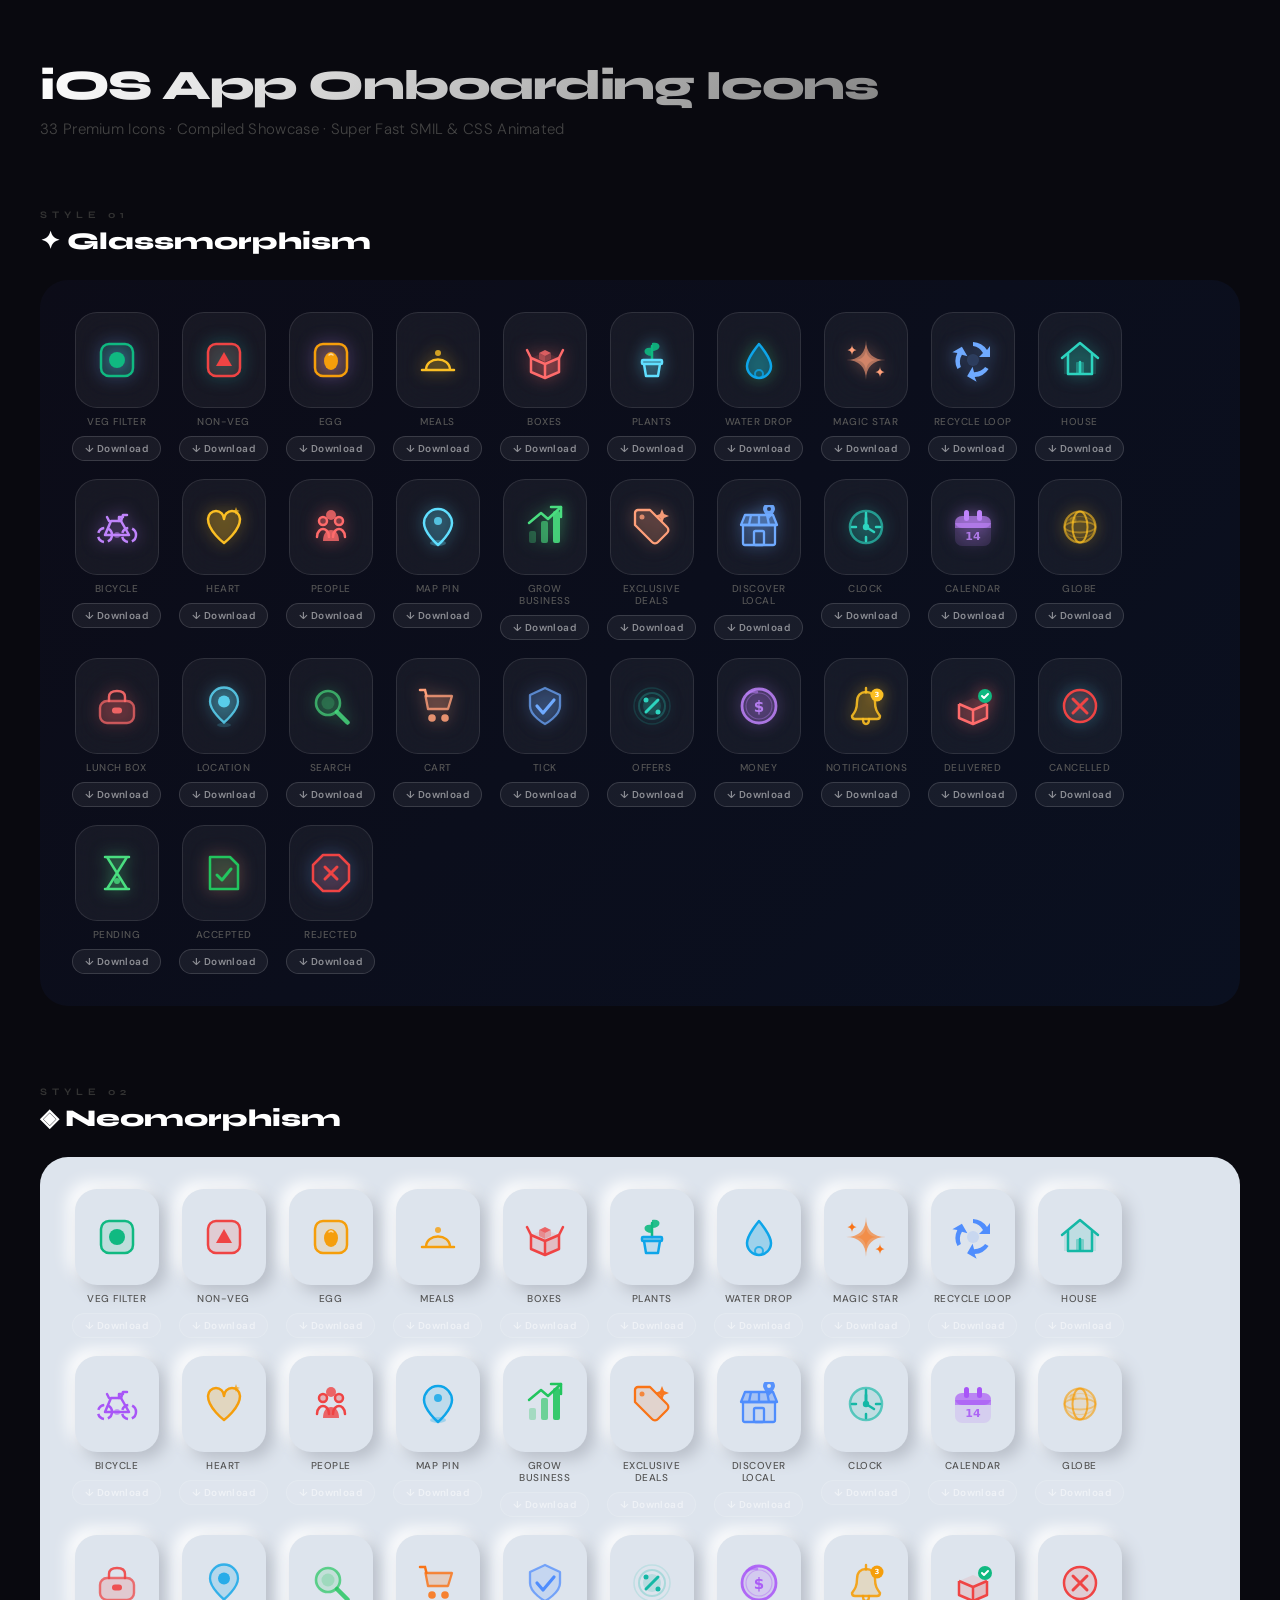
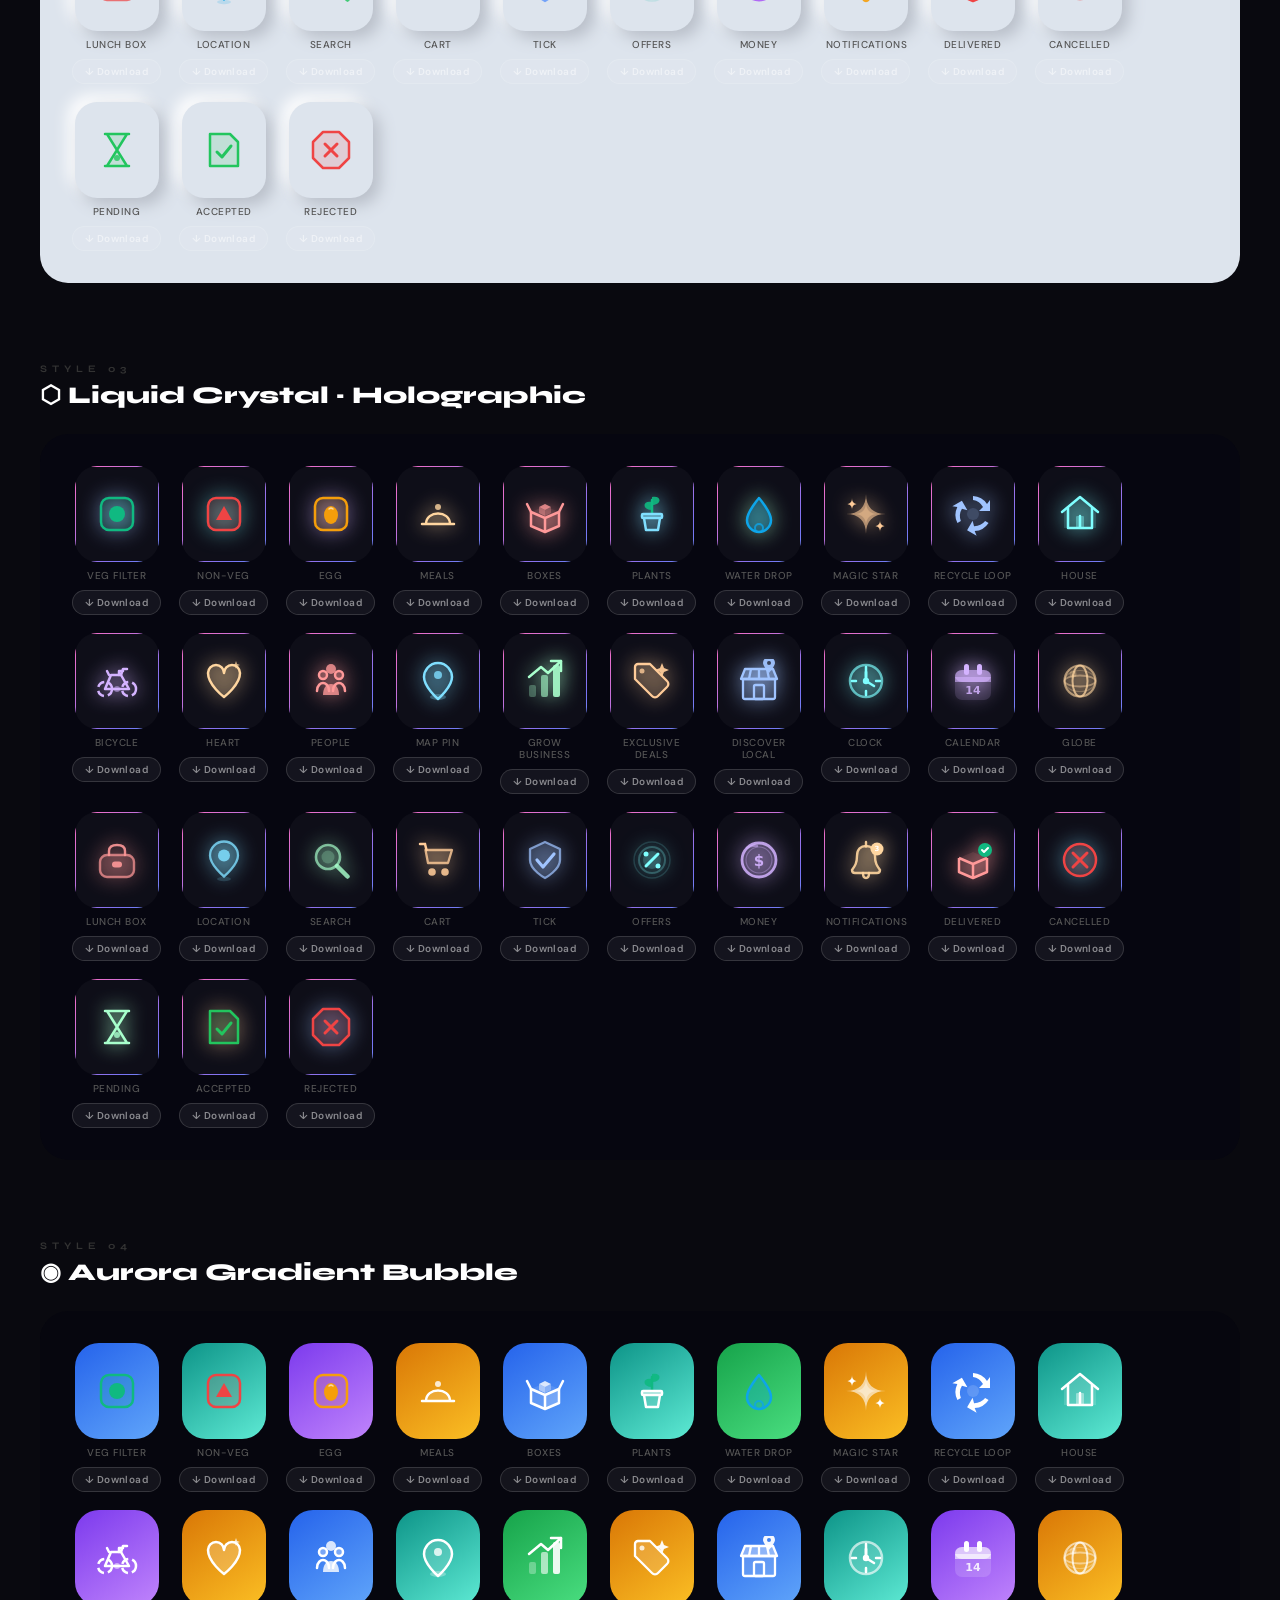
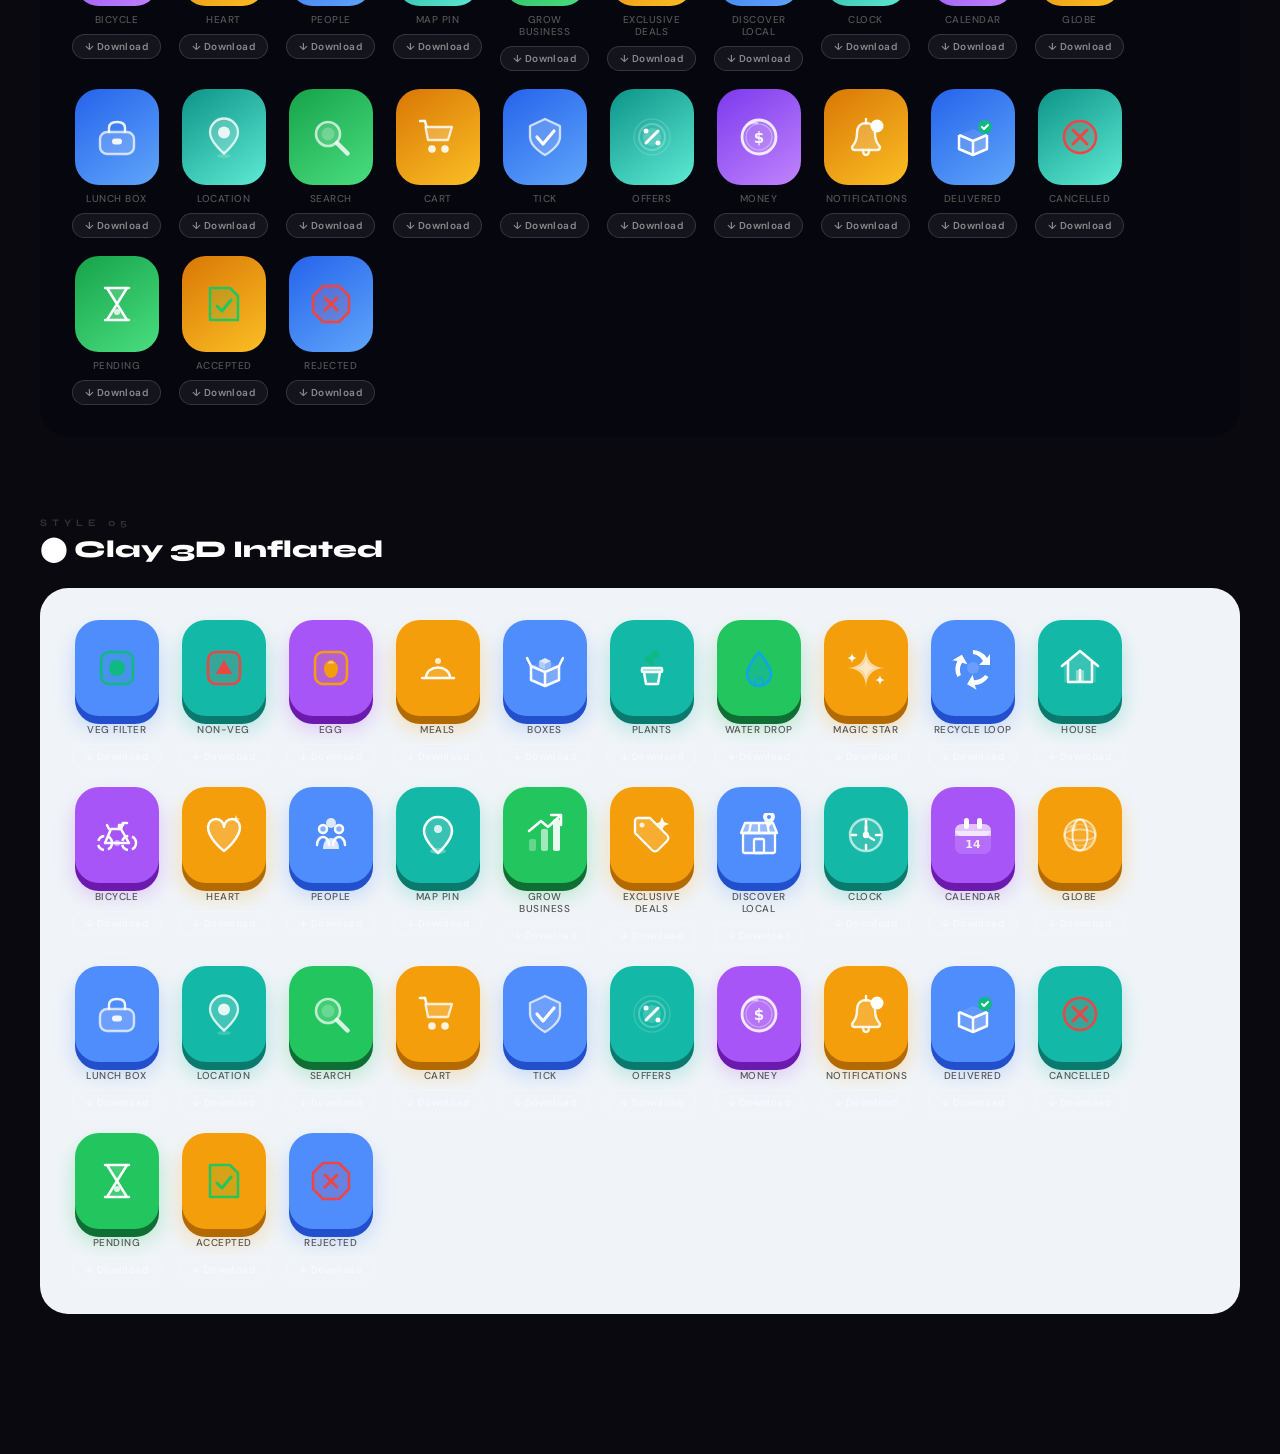
==== commit c20efd00: "Refactor code structure for improved readability and maintainability" ====
--- a/index.html
+++ b/index.html
@@ -17,6 +17,7 @@
 .icon-wrap span { font-size: 10px; font-weight: 500; letter-spacing: 0.5px; color: #555; text-transform: uppercase; text-align: center; max-width: 80px; line-height: 1.2; }
 .ico { width: 44px; height: 44px; display: block; }
 
+/* Tooltip & Download Button Styles */
 .dl-wrap { position: relative; display: flex; justify-content: center; }
 .dl-btn { padding: 5px 12px; border-radius: 20px; border: 1px solid rgba(255,255,255,0.14); background: rgba(255,255,255,0.06); color: rgba(255,255,255,0.5); font-size: 10px; font-weight: 600; letter-spacing: 0.4px; cursor: pointer; transition: all 0.2s ease; font-family: 'DM Sans', sans-serif; }
 .dl-btn:hover, .dl-btn.active { background: rgba(79,141,253,0.22); border-color: rgba(79,141,253,0.5); color: #8bbfff; transform: translateY(-1px); }
@@ -27,9 +28,8 @@
 .dl-row label { font-size: 9px; color: #888; text-transform: uppercase; font-weight: 700; }
 .dl-row select { background: rgba(255,255,255,0.06); color: #fff; border: 1px solid rgba(255,255,255,0.15); border-radius: 6px; padding: 4px; font-size: 10px; cursor: pointer; }
 .dl-action { background: #4f8dfd; color: #fff; border: none; border-radius: 6px; padding: 7px; font-size: 11px; font-weight: 600; cursor: pointer; }
-.neo-bg .dl-panel, .clay-bg .dl-panel { background: #fff; border-color: rgba(0,0,0,0.1); color: #333; }
-.neo-bg .dl-row select, .clay-bg .dl-row select { background: #f0f0f0; color: #333; border-color: #ddd; }
-
+
+/* Style Backgrounds */
 .glass-bg { padding: 32px; border-radius: 28px; background: linear-gradient(135deg,#0c0c18,#0a1020); position: relative; overflow: hidden; }
 .glass-card { width:84px; height:96px; border-radius:22px; display:flex; align-items:center; justify-content:center; cursor:pointer; background:rgba(255,255,255,0.05); backdrop-filter:blur(20px); border:1px solid rgba(255,255,255,0.1); transition: 0.3s; }
 .glass-card:hover { transform:translateY(-7px); background:rgba(255,255,255,0.1); border-color:rgba(255,255,255,0.3); }
@@ -58,350 +58,168 @@
 .clay-card.green { background:#22C55E; box-shadow:0 8px 0 #0f6e34, 0 12px 20px rgba(34,197,94,0.3); }
 .clay-card:hover { transform:translateY(-4px); }
 
+/* Animation Keyframes */
 @keyframes popDot { 0%, 100% { transform: scale(1); } 50% { transform: scale(1.3); } }
 @keyframes boxSqueeze { 0%, 100% { transform: scale(1); } 50% { transform: scale(0.92); } }
 @keyframes triJump { 0%, 100% { transform: translateY(0) scale(1); } 50% { transform: translateY(-4px) scale(1.1); } }
 @keyframes eggWobble { 0%, 100% { transform: rotate(0) scale(1); } 25% { transform: rotate(10deg) scale(1.1); } 75% { transform: rotate(-10deg) scale(1.1); } }
+@keyframes domeLift { 0%, 100% { transform: translateY(0); } 50% { transform: translateY(-4px); } }
+@keyframes steamRise { 0%, 100% { transform: translateY(2px); opacity: 0; } 50% { transform: translateY(-2px); opacity: 0.8; } }
+@keyframes boxBounce { 0%, 100% { transform: translateY(0); } 50% { transform: translateY(-3px); } }
+@keyframes itemPop { 0%, 100% { transform: translateY(0); } 50% { transform: translateY(-6px); } }
+@keyframes flapL { 0%, 100% { transform: rotate(0deg); } 50% { transform: rotate(-15deg); } }
+@keyframes flapR { 0%, 100% { transform: rotate(0deg); } 50% { transform: rotate(15deg); } }
+@keyframes plantSway { 0%, 100% { transform: rotate(0); } 30% { transform: rotate(3deg); } 70% { transform: rotate(-2deg); } }
+@keyframes leafGrow { 0%, 100% { transform: scale(1); } 50% { transform: scale(1.1); } }
+@keyframes magicBreathe { 0%, 100% { transform: scale(1); } 50% { transform: scale(1.15); } }
+@keyframes sparkleTwinkle { 0%, 100% { transform: scale(0) rotate(-15deg); opacity: 0; } 50% { transform: scale(1) rotate(15deg); opacity: 1; } }
+@keyframes recycleRotate { to { transform: rotate(360deg); } }
+@keyframes arrowPulse { 0%, 100% { opacity: 0.9; transform: scale(1); } 50% { opacity: 0.3; transform: scale(0.95); } }
+@keyframes dropFall { 0% {transform:translateY(-5px) scaleY(1.1); opacity:0} 30% {transform:translateY(0) scaleY(1); opacity:1} 50% {transform:scaleY(0.8) translateY(2px)} 70% {transform:scaleY(1.05) translateY(-1px)} 100% {transform:scaleY(1) translateY(0); opacity:1} }
+@keyframes rippleOut { 0% {r:4; opacity:0.8} 100% {r:14; opacity:0} }
+@keyframes roofBounce { 0%,100% {transform:translateY(0)} 50% {transform:translateY(-3px)} }
+@keyframes doorGlow { 0%,100% {opacity:0.4} 50% {opacity:1} }
+@keyframes spinWheel { to {transform:rotate(360deg)} }
+@keyframes bikeBob { 0%,100% {transform:translateY(0)} 50% {transform:translateY(-2px)} }
+@keyframes heartBeat { 0%,100% {transform:scale(1)} 15% {transform:scale(1.15)} 30% {transform:scale(1)} 45% {transform:scale(1.15)} 60% {transform:scale(1)} }
+@keyframes sparkleFloat { 0%,100% {transform:translateY(0) scale(0.8); opacity:0.5} 50% {transform:translateY(-5px) scale(1.2); opacity:1} }
+@keyframes popUp { 0%,100% {transform:translateY(0)} 50% {transform:translateY(-4px)} }
+@keyframes barGrow { 0%, 100% { transform: scaleY(1); } 50% { transform: scaleY(1.4); } }
+@keyframes swing { 0%, 100% { transform: rotate(0); } 50% { transform: rotate(15deg); } }
+@keyframes pinBounceOld { 0%{transform:translateY(0) scaleY(1)} 25%{transform:translateY(-10px) scaleY(1.05)} 50%{transform:translateY(0) scaleY(0.92)} 70%{transform:translateY(-5px)} 85%{transform:translateY(0) scaleY(0.96)} 100%{transform:translateY(0) scaleY(1)} }
+@keyframes pinShadow { 0%,100% {transform:scale(1); opacity:0.3} 40% {transform:scale(0.6); opacity:0.1} 60% {transform:scale(1.1); opacity:0.4} }
+@keyframes pinJump { 0%,100% {transform:translateY(0) scaleY(1)} 40% {transform:translateY(-8px) scaleY(1.05)} 60% {transform:translateY(2px) scaleY(0.9)} }
+@keyframes clockSpin { to { transform:rotate(360deg); } }
+@keyframes cartWobble { 0%{transform:translateX(0)} 20%{transform:translateX(4px)} 40%{transform:translateX(-3px)} 60%{transform:translateX(3px)} 80%{transform:translateX(-2px)} 100%{transform:translateX(0)} }
+@keyframes wheelSpin { to { transform:rotate(360deg); } }
+@keyframes tickDraw { from{stroke-dashoffset:42;opacity:0.3} to{stroke-dashoffset:0;opacity:1} }
+@keyframes shieldPulse { 0%,100%{opacity:0.17} 50%{opacity:0.35} }
+@keyframes globeSpin { to { transform:rotateY(360deg); } }
+@keyframes calBodyShake { 0%{transform:rotate(0)} 15%{transform:rotate(-3deg)} 35%{transform:rotate(3deg)} 55%{transform:rotate(-2deg)} 75%{transform:rotate(1deg)} 100%{transform:rotate(0)} }
+@keyframes lidPop { 0%{transform:translateY(0)} 35%{transform:translateY(-8px)} 65%{transform:translateY(-6px)} 100%{transform:translateY(0)} }
+@keyframes pctWiggle { 0%, 100% { transform: scale(1) rotate(0deg); opacity: 0.95; } 20% { transform: scale(1.15) rotate(8deg); opacity: 1; } 50% { transform: scale(0.92) rotate(-5deg); opacity: 0.8; } 80% { transform: scale(1.08) rotate(3deg); opacity: 1; } }
+@keyframes coinBob { 0%,100% { transform: translateY(0) rotate(0deg); } 40% { transform: translateY(-5px) rotate(4deg); } 70% { transform: translateY(-3px) rotate(-2deg); } }
+@keyframes searchShake { 0%{transform:rotate(0)} 15%{transform:rotate(-8deg)} 35%{transform:rotate(7deg)} 55%{transform:rotate(-5deg)} 75%{transform:rotate(3deg)} 100%{transform:rotate(0)} }
+@keyframes bellShake { 0% { transform: rotate(0deg); } 8% { transform: rotate(-14deg); } 20% { transform: rotate(16deg); } 32% { transform: rotate(-12deg); } 44% { transform: rotate(10deg); } 56% { transform: rotate(-8deg); } 68% { transform: rotate(5deg); } 80% { transform: rotate(-2deg); } 100% { transform: rotate(0deg); } }
+
+/* NEW ICON ANIMATIONS */
+@keyframes boxSlide { 0%, 100% { transform: translateX(0); } 50% { transform: translateX(4px); } }
+@keyframes crossRotate { to { transform: rotate(90deg); } }
+@keyframes sandFlip { to { transform: rotate(180deg); } }
+@keyframes scalePulse { 0%, 100% { transform: scale(1); } 50% { transform: scale(1.1); } }
+@keyframes shakeReject { 0%, 100% { transform: translateX(0); } 25% { transform: translateX(-3px); } 75% { transform: translateX(3px); } }
+
+/* Hover classes */
 .card-veg:hover .veg-dot { animation: popDot 0.3s ease-in-out infinite; transform-origin: 22px 22px; }
 .card-veg:hover .veg-group { animation: boxSqueeze 0.3s ease-in-out infinite; transform-origin: 22px 22px; }
 .card-nonveg:hover .nv-tri { animation: triJump 0.3s ease-in-out infinite; transform-origin: 22px 20px; }
 .card-nonveg:hover .nv-group { animation: boxSqueeze 0.3s ease-in-out infinite; transform-origin: 22px 22px; }
 .card-egg:hover .egg-inner { animation: eggWobble 0.4s ease-in-out infinite; transform-origin: 22px 23px; }
 .card-egg:hover .egg-group { animation: boxSqueeze 0.4s ease-in-out infinite; transform-origin: 22px 22px; }
-@keyframes domeLift { 0%, 100% { transform: translateY(0); } 50% { transform: translateY(-4px); } }
-@keyframes steamRise { 0%, 100% { transform: translateY(2px); opacity: 0; } 50% { transform: translateY(-2px); opacity: 0.8; } }
 .card-meals:hover .meal-dome { animation: domeLift 0.8s ease-in-out infinite; }
 .card-meals:hover .meal-steam { animation: steamRise 0.8s ease-in-out infinite; }
-@keyframes boxBounce { 0%, 100% { transform: translateY(0); } 50% { transform: translateY(-3px); } }
-@keyframes itemPop { 0%, 100% { transform: translateY(0); } 50% { transform: translateY(-6px); } }
-@keyframes flapL { 0%, 100% { transform: rotate(0deg); } 50% { transform: rotate(-15deg); } }
-@keyframes flapR { 0%, 100% { transform: rotate(0deg); } 50% { transform: rotate(15deg); } }
 .card-boxes:hover .box-group { animation: boxBounce 0.6s ease-in-out infinite; }
 .card-boxes:hover .box-item { animation: itemPop 0.6s ease-in-out infinite; }
 .card-boxes:hover .box-flap-l { animation: flapL 0.6s ease-in-out infinite; transform-origin: 8px 20px; }
 .card-boxes:hover .box-flap-r { animation: flapR 0.6s ease-in-out infinite; transform-origin: 36px 20px; }
-@keyframes plantSway { 0%, 100% { transform: rotate(0); } 30% { transform: rotate(3deg); } 70% { transform: rotate(-2deg); } }
-@keyframes leafGrow { 0%, 100% { transform: scale(1); } 50% { transform: scale(1.1); } }
 .card-plants:hover .plant-group { animation: plantSway 0.8s ease-in-out infinite; transform-origin: 22px 26px; }
 .card-plants:hover .plant-leaf-l { animation: leafGrow 0.8s ease-in-out infinite; transform-origin: 22px 18px; }
 .card-plants:hover .plant-leaf-r { animation: leafGrow 0.8s ease-in-out infinite 0.15s; transform-origin: 22px 13px; }
-@keyframes magicBreathe { 0%, 100% { transform: scale(1); } 50% { transform: scale(1.15); } }
-@keyframes sparkleTwinkle { 0%, 100% { transform: scale(0) rotate(-15deg); opacity: 0; } 50% { transform: scale(1) rotate(15deg); opacity: 1; } }
 .card-star:hover .star-main { animation: magicBreathe 0.6s ease-in-out infinite; transform-origin: 22px 22px; }
 .card-star:hover .star-inner { animation: magicBreathe 0.6s ease-in-out infinite reverse; transform-origin: 22px 22px; }
 .card-star:hover .s1 { animation: sparkleTwinkle 0.6s ease-in-out infinite 0.1s; transform-origin: 8px 12px; }
 .card-star:hover .s2 { animation: sparkleTwinkle 0.6s ease-in-out infinite 0.3s; transform-origin: 36px 34px; }
-@keyframes recycleRotate { to { transform: rotate(360deg); } }
-@keyframes arrowPulse { 0%, 100% { opacity: 0.9; transform: scale(1); } 50% { opacity: 0.3; transform: scale(0.95); } }
 .card-recycle:hover .recycle-group { animation: recycleRotate 1.2s linear infinite; transform-origin: 22px 22px; }
 .card-recycle:hover .rec-1 { animation: arrowPulse 0.5s ease infinite; transform-origin: 22px 22px; }
 .card-recycle:hover .rec-2 { animation: arrowPulse 0.5s ease infinite 0.15s; transform-origin: 22px 22px; }
 .card-recycle:hover .rec-3 { animation: arrowPulse 0.5s ease infinite 0.3s; transform-origin: 22px 22px; }
-@keyframes dropFall { 0% {transform:translateY(-5px) scaleY(1.1); opacity:0} 30% {transform:translateY(0) scaleY(1); opacity:1} 50% {transform:scaleY(0.8) translateY(2px)} 70% {transform:scaleY(1.05) translateY(-1px)} 100% {transform:scaleY(1) translateY(0); opacity:1} }
-@keyframes rippleOut { 0% {r:4; opacity:0.8} 100% {r:14; opacity:0} }
 .card-drop:hover .drop-shape { animation: dropFall 0.6s ease infinite; transform-origin: bottom; }
 .card-drop:hover .drop-ripple { animation: rippleOut 0.6s ease-out infinite; }
-@keyframes roofBounce { 0%,100% {transform:translateY(0)} 50% {transform:translateY(-3px)} }
-@keyframes doorGlow { 0%,100% {opacity:0.4} 50% {opacity:1} }
 .card-house:hover .house-roof { animation: roofBounce 0.3s ease infinite; }
 .card-house:hover .house-door { animation: doorGlow 0.5s ease infinite; }
-@keyframes spinWheel { to {transform:rotate(360deg)} }
-@keyframes bikeBob { 0%,100% {transform:translateY(0)} 50% {transform:translateY(-2px)} }
 .card-bike:hover .bike-wheel { animation: spinWheel 0.3s linear infinite; transform-origin: center; }
 .card-bike:hover .bike-w1 { transform-origin: 10px 30px; }
 .card-bike:hover .bike-w2 { transform-origin: 34px 30px; }
 .card-bike:hover .bike-frame { animation: bikeBob 0.2s ease-in-out infinite; }
-@keyframes heartBeat { 0%,100% {transform:scale(1)} 15% {transform:scale(1.15)} 30% {transform:scale(1)} 45% {transform:scale(1.15)} 60% {transform:scale(1)} }
-@keyframes sparkleFloat { 0%,100% {transform:translateY(0) scale(0.8); opacity:0.5} 50% {transform:translateY(-5px) scale(1.2); opacity:1} }
 .card-heart:hover .heart-shape { animation: heartBeat 0.5s infinite; transform-origin: center; }
 .card-heart:hover .heart-sparkle { animation: sparkleFloat 0.5s infinite; }
-@keyframes popUp { 0%,100% {transform:translateY(0)} 50% {transform:translateY(-4px)} }
 .card-people:hover .person-1 { animation: popUp 0.4s ease infinite; }
 .card-people:hover .person-2 { animation: popUp 0.4s ease infinite 0.1s; }
 .card-people:hover .person-3 { animation: popUp 0.4s ease infinite 0.2s; }
-@keyframes barGrow { 0%, 100% { transform: scaleY(1); } 50% { transform: scaleY(1.4); } }
 .card-grow:hover .grow-b1 { animation: barGrow 0.3s ease infinite; transform-origin: bottom; }
 .card-grow:hover .grow-b2 { animation: barGrow 0.3s ease infinite 0.05s; transform-origin: bottom; }
 .card-grow:hover .grow-b3 { animation: barGrow 0.3s ease infinite 0.1s; transform-origin: bottom; }
-@keyframes swing { 0%, 100% { transform: rotate(0); } 50% { transform: rotate(15deg); } }
 .card-deals:hover .deals-tag { animation: swing 0.4s ease-in-out infinite; transform-origin: 20px 5px; }
-@keyframes bounce { 0%, 100% { transform: translateY(0); } 50% { transform: translateY(-5px); } }
-@keyframes pinBounceOld { 0%{transform:translateY(0) scaleY(1)} 25%{transform:translateY(-10px) scaleY(1.05)} 50%{transform:translateY(0) scaleY(0.92)} 70%{transform:translateY(-5px)} 85%{transform:translateY(0) scaleY(0.96)} 100%{transform:translateY(0) scaleY(1)} }
-@keyframes pinShadow { 0%,100% {transform:scale(1); opacity:0.3} 40% {transform:scale(0.6); opacity:0.1} 60% {transform:scale(1.1); opacity:0.4} }
-@keyframes pinJump { 0%,100% {transform:translateY(0) scaleY(1)} 40% {transform:translateY(-8px) scaleY(1.05)} 60% {transform:translateY(2px) scaleY(0.9)} }
-.card-local:hover .local-pin { animation: bounce 0.3s ease infinite; }
 .card-location:hover .ico { animation:pinBounceOld 0.4s ease forwards; }
 .card-mappin:hover .pin-body { animation: pinJump 0.5s ease infinite; transform-origin: bottom; }
 .card-mappin:hover .pin-shadow { animation: pinShadow 0.5s ease infinite; transform-origin: center; }
-@keyframes clockSpin { to { transform:rotate(360deg); } }
 .card-clock:hover .clock-hand { animation:clockSpin 0.5s linear infinite; transform-origin:22px 22px; }
-@keyframes cartWobble { 0%{transform:translateX(0)} 20%{transform:translateX(4px)} 40%{transform:translateX(-3px)} 60%{transform:translateX(3px)} 80%{transform:translateX(-2px)} 100%{transform:translateX(0)} }
-@keyframes wheelSpin { to { transform:rotate(360deg); } }
 .card-cart:hover .ico { animation:cartWobble 0.3s ease forwards; }
 .card-cart:hover .cart-wl { animation:wheelSpin 0.3s linear infinite; transform-origin:16px 34px; }
 .card-cart:hover .cart-wr { animation:wheelSpin 0.3s linear infinite; transform-origin:29px 34px; }
-@keyframes tickDraw { from{stroke-dashoffset:42;opacity:0.3} to{stroke-dashoffset:0;opacity:1} }
-@keyframes shieldPulse { 0%,100%{opacity:0.17} 50%{opacity:0.35} }
 .card-tick:hover .tick-check { animation:tickDraw 0.25s ease forwards; stroke-dasharray:42; stroke-dashoffset:42; }
 .card-tick:hover .tick-shield { animation:shieldPulse 0.4s ease infinite; }
-@keyframes globeSpin { to { transform:rotateY(360deg); } }
 .card-globe:hover .ico { animation:globeSpin 0.8s linear infinite; transform-origin: center; }
-@keyframes calBodyShake { 0%{transform:rotate(0)} 15%{transform:rotate(-3deg)} 35%{transform:rotate(3deg)} 55%{transform:rotate(-2deg)} 75%{transform:rotate(1deg)} 100%{transform:rotate(0)} }
-@keyframes calRingL { 0%{transform:rotate(0) translateY(0)} 20%{transform:rotate(-12deg) translateY(-4px)} 50%{transform:rotate(6deg) translateY(-2px)} 75%{transform:rotate(-4deg) translateY(-3px)} 100%{transform:rotate(0) translateY(0)} }
-@keyframes calRingR { 0%{transform:rotate(0) translateY(0)} 20%{transform:rotate(12deg) translateY(-4px)} 50%{transform:rotate(-6deg) translateY(-2px)} 75%{transform:rotate(4deg) translateY(-3px)} 100%{transform:rotate(0) translateY(0)} }
 .card-calendar:hover .ico { animation:calBodyShake 0.25s ease forwards; transform-origin: center; }
-.card-calendar:hover .cal-ring-l { animation:calRingL 0.25s ease forwards; transform-origin:15px 9px; }
-.card-calendar:hover .cal-ring-r { animation:calRingR 0.25s ease forwards; transform-origin:29px 9px; }
-@keyframes lidPop { 0%{transform:translateY(0)} 35%{transform:translateY(-8px)} 65%{transform:translateY(-6px)} 100%{transform:translateY(0)} }
 .card-lunchbox:hover .lunchbox-lid { animation:lidPop 0.35s ease infinite; }
-@keyframes pctWiggle { 0%, 100% { transform: scale(1) rotate(0deg); opacity: 0.95; } 20% { transform: scale(1.15) rotate(8deg); opacity: 1; } 50% { transform: scale(0.92) rotate(-5deg); opacity: 0.8; } 80% { transform: scale(1.08) rotate(3deg); opacity: 1; } }
-@keyframes ringPulse { 0%,100% { r: 13; opacity: 0.25; } 50% { r: 18; opacity: 0; } }
-@keyframes ringPulse2 { 0%,100% { r: 18; opacity: 0.15; } 50% { r: 22; opacity: 0; } }
 .card-offers:hover .offers-pct { animation: pctWiggle 0.3s ease infinite; transform-origin: 22px 22px; }
-.card-offers:hover .offers-ring1 { animation: ringPulse 0.35s ease infinite; transform-origin: 22px 22px; }
-.card-offers:hover .offers-ring2 { animation: ringPulse2 0.35s 0.08s ease infinite; transform-origin: 22px 22px; }
-@keyframes coinBob { 0%,100% { transform: translateY(0) rotate(0deg); } 40% { transform: translateY(-5px) rotate(4deg); } 70% { transform: translateY(-3px) rotate(-2deg); } }
-@keyframes shineSpin { from { transform: rotate(0deg); } to { transform: rotate(360deg); } }
 .card-money:hover .ico { animation: coinBob 0.35s cubic-bezier(0.34,1.56,0.64,1) forwards; }
-.card-money:hover .money-shine { animation: shineSpin 0.5s linear infinite; transform-origin: 22px 22px; }
-@keyframes searchShake { 0%{transform:rotate(0)} 15%{transform:rotate(-8deg)} 35%{transform:rotate(7deg)} 55%{transform:rotate(-5deg)} 75%{transform:rotate(3deg)} 100%{transform:rotate(0)} }
 .card-search:hover .ico { animation:searchShake 0.3s ease forwards; transform-origin: center; }
-
-/* ══════════════════════════════════════
-   NOTIFICATION BELL ANIMATION
-══════════════════════════════════════ */
-@keyframes bellShake {
-  0%   { transform: rotate(0deg); }
-  8%   { transform: rotate(-14deg); }
-  20%  { transform: rotate(16deg); }
-  32%  { transform: rotate(-12deg); }
-  44%  { transform: rotate(10deg); }
-  56%  { transform: rotate(-8deg); }
-  68%  { transform: rotate(5deg); }
-  80%  { transform: rotate(-2deg); }
-  100% { transform: rotate(0deg); }
-}
-@keyframes badgePulse {
-  0%, 100% { transform: scale(1); opacity: 1; }
-  50%       { transform: scale(1.35); opacity: 0.9; }
-}
-@keyframes badgeRipple {
-  0%   { transform: scale(1); opacity: 0.6; }
-  100% { transform: scale(3.2); opacity: 0; }
-}
-@keyframes notifGlow {
-  0%, 100% { opacity: 0.18; }
-  50%       { opacity: 0.38; }
-}
-.card-notif:hover .notif-bell-group {
-  /* Set the rotation point to the top stem of the bell */
-  animation: bellShake 0.6s cubic-bezier(0.36, 0.07, 0.19, 0.97) infinite;
-  transform-origin: 22px 8px; 
-}
-.card-notif:hover .notif-badge {
-  animation: badgePulse 0.4s ease-in-out infinite;
-  transform-origin: 33px 11px;
-}
-.card-notif:hover .notif-badge-ripple {
-  animation: badgeRipple 0.55s ease-out infinite;
-  transform-origin: 33px 11px;
-}
-.card-notif:hover .notif-fill {
-  animation: notifGlow 0.55s ease-in-out infinite;
-}
+.card-notif:hover .notif-bell-group { animation: bellShake 0.6s cubic-bezier(0.36, 0.07, 0.19, 0.97) infinite; transform-origin: 22px 8px; }
+
+/* New icon hovers */
+.card-delivered:hover .deliv-group { animation: boxSlide 0.4s ease infinite; }
+.card-cancelled:hover .ico { animation: crossRotate 0.5s linear infinite; transform-origin: center; }
+.card-pending:hover .ico { animation: sandFlip 1.5s ease-in-out infinite; transform-origin: center; }
+.card-accepted:hover .ico { animation: scalePulse 0.4s ease infinite; transform-origin: center; }
+.card-rejected:hover .ico { animation: shakeReject 0.2s ease infinite; transform-origin: center; }
 </style>
 </head>
 <body>
 <h1 class="page-title">iOS App Onboarding Icons</h1>
-<p class="page-sub">28 Premium Icons · Compiled Showcase · Super Fast SMIL & CSS Animated</p>
+<p class="page-sub">33 Premium Icons · Compiled Showcase · Super Fast SMIL & CSS Animated</p>
 <div id="main-container"></div>
 <script>
-
-// ── BELL PATH: wide, symmetric, classic bell silhouette ──
-// Starts narrow at top stem, fans out to wide shoulders,
-// then has a flat shelf rim at the bottom.
-// Width at rim: x=5 to x=39 (34px wide), center x=22
-// A more slender, proportional bell silhouette
-const BELL_BODY = `M22 8 
-  C 17 8, 13 11, 13 18 
-  C 13 25, 11 28, 8 32 
-  Q 8 35, 11 35 
-  L 33 35 
-  Q 36 35, 36 32 
-  C 33 28, 31 25, 31 18 
-  C 31 11, 27 8, 22 8 Z`;
-
+const BELL_BODY = `M22 8 C 17 8, 13 11, 13 18 C 13 25, 11 28, 8 32 Q 8 35, 11 35 L 33 35 Q 36 35, 36 32 C 33 28, 31 25, 31 18 C 31 11, 27 8, 22 8 Z`;
 const BELL_CLAPPER = `M19 35 Q19 40 22 40 Q25 40 25 35`;
 const BELL_STEM    = `M22 4 L22 8.5`;
 
 const ICONS = [
-  {
-    name: 'Veg Filter', cardClass: 'card-veg',
-    svgInner: `<g class="veg-group"><rect x="6" y="6" width="32" height="32" rx="8" fill="#10b981" opacity="0.15"/><rect x="6" y="6" width="32" height="32" rx="8" fill="none" stroke="#10b981" stroke-width="2.5"/><circle class="veg-dot" cx="22" cy="22" r="8" fill="#10b981"/></g>`,
-    smil: (c) => `<svg xmlns="http://www.w3.org/2000/svg" viewBox="0 0 44 44"><g><animateTransform attributeName="transform" type="translate" values="0,0;1.76,1.76;0,0" dur="0.3s" repeatCount="indefinite" additive="sum"/><animateTransform attributeName="transform" type="scale" values="1;0.92;1" dur="0.3s" repeatCount="indefinite" additive="sum"/><rect x="6" y="6" width="32" height="32" rx="8" fill="#10b981" opacity="0.15"/><rect x="6" y="6" width="32" height="32" rx="8" fill="none" stroke="#10b981" stroke-width="2.5"/><circle cx="22" cy="22" r="8" fill="#10b981"><animate attributeName="r" values="8;10.4;8" dur="0.3s" repeatCount="indefinite"/></circle></g></svg>`
-  },
-  {
-    name: 'Non-Veg', cardClass: 'card-nonveg',
-    svgInner: `<g class="nv-group"><rect x="6" y="6" width="32" height="32" rx="8" fill="#ef4444" opacity="0.15"/><rect x="6" y="6" width="32" height="32" rx="8" fill="none" stroke="#ef4444" stroke-width="2.5"/><path class="nv-tri" d="M 22 14 L 30 28 H 14 Z" fill="#ef4444"/></g>`,
-    smil: (c) => `<svg xmlns="http://www.w3.org/2000/svg" viewBox="0 0 44 44"><g><animateTransform attributeName="transform" type="translate" values="0,0;1.76,1.76;0,0" dur="0.3s" repeatCount="indefinite" additive="sum"/><animateTransform attributeName="transform" type="scale" values="1;0.92;1" dur="0.3s" repeatCount="indefinite" additive="sum"/><rect x="6" y="6" width="32" height="32" rx="8" fill="#ef4444" opacity="0.15"/><rect x="6" y="6" width="32" height="32" rx="8" fill="none" stroke="#ef4444" stroke-width="2.5"/><path d="M 22 14 L 30 28 H 14 Z" fill="#ef4444"><animateTransform attributeName="transform" type="translate" values="0,0;0,-4;0,0" dur="0.3s" repeatCount="indefinite" additive="sum"/><animateTransform attributeName="transform" type="scale" values="1;1.1;1" dur="0.3s" repeatCount="indefinite" additive="sum"/></path></g></svg>`
-  },
-  {
-    name: 'Egg', cardClass: 'card-egg',
-    svgInner: `<g class="egg-group"><rect x="6" y="6" width="32" height="32" rx="8" fill="#f59e0b" opacity="0.15"/><rect x="6" y="6" width="32" height="32" rx="8" fill="none" stroke="#f59e0b" stroke-width="2.5"/><g class="egg-inner"><ellipse cx="22" cy="23" rx="7" ry="9" fill="#f59e0b"/><path d="M 20 17 A 3 3 0 0 1 24 17" fill="none" stroke="#fff" stroke-width="1.5" stroke-linecap="round" opacity="0.6"/></g></g>`,
-    smil: (c) => `<svg xmlns="http://www.w3.org/2000/svg" viewBox="0 0 44 44"><g><animateTransform attributeName="transform" type="translate" values="0,0;1.76,1.76;0,0" dur="0.4s" repeatCount="indefinite" additive="sum"/><animateTransform attributeName="transform" type="scale" values="1;0.92;1" dur="0.4s" repeatCount="indefinite" additive="sum"/><rect x="6" y="6" width="32" height="32" rx="8" fill="#f59e0b" opacity="0.15"/><rect x="6" y="6" width="32" height="32" rx="8" fill="none" stroke="#f59e0b" stroke-width="2.5"/><g><animateTransform attributeName="transform" type="rotate" values="0 22 23;10 22 23;-10 22 23;0 22 23" keyTimes="0;0.25;0.75;1" dur="0.4s" repeatCount="indefinite" additive="sum"/><ellipse cx="22" cy="23" rx="7" ry="9" fill="#f59e0b"/><path d="M 20 17 A 3 3 0 0 1 24 17" fill="none" stroke="#fff" stroke-width="1.5" stroke-linecap="round" opacity="0.6"/></g></g></svg>`
-  },
-  {
-    name: 'Meals', cardClass: 'card-meals',
-    svgInner: `<g class="meal-steam" opacity="0"><path d="M 18 20 C 16 16 20 14 18 10 M 26 20 C 24 16 28 14 26 10" fill="none" stroke="currentColor" stroke-width="2" stroke-linecap="round"/></g><g class="meal-dome"><path d="M 10 32 C 10 18 34 18 34 32" fill="currentColor" opacity="0.15"/><path d="M 10 32 C 10 18 34 18 34 32" fill="none" stroke="currentColor" stroke-width="2.5" stroke-linejoin="round"/><circle cx="22" cy="15" r="3" fill="currentColor" opacity="0.8"/></g><path d="M 6 32 L 38 32" stroke="currentColor" stroke-width="2.5" stroke-linecap="round"/>`,
-    smil: (c) => `<svg xmlns="http://www.w3.org/2000/svg" viewBox="0 0 44 44"><g opacity="0"><animate attributeName="opacity" values="0;0.8;0" dur="0.8s" repeatCount="indefinite"/><animateTransform attributeName="transform" type="translate" values="0,2;0,-2;0,2" dur="0.8s" repeatCount="indefinite"/><path d="M 18 20 C 16 16 20 14 18 10 M 26 20 C 24 16 28 14 26 10" fill="none" stroke="${c}" stroke-width="2" stroke-linecap="round"/></g><g><animateTransform attributeName="transform" type="translate" values="0,0;0,-4;0,0" dur="0.8s" repeatCount="indefinite"/><path d="M 10 32 C 10 18 34 18 34 32" fill="${c}" opacity="0.15"/><path d="M 10 32 C 10 18 34 18 34 32" fill="none" stroke="${c}" stroke-width="2.5" stroke-linejoin="round"/><circle cx="22" cy="15" r="3" fill="${c}" opacity="0.8"/></g><path d="M 6 32 L 38 32" stroke="${c}" stroke-width="2.5" stroke-linecap="round"/></svg>`
-  },
-  {
-    name: 'Boxes', cardClass: 'card-boxes',
-    svgInner: `<g class="box-group"><path class="box-flap-l" d="M 8 20 L 4 12" stroke="currentColor" stroke-width="2.5" stroke-linecap="round"/><path class="box-flap-r" d="M 36 20 L 40 12" stroke="currentColor" stroke-width="2.5" stroke-linecap="round"/><path d="M 8 20 L 22 14 L 36 20 L 22 26 Z" fill="currentColor" opacity="0.1"/><g class="box-item"><path d="M 16 15 L 22 12 L 28 15 L 22 18 Z" fill="currentColor" opacity="0.8"/><path d="M 16 15 L 22 18 V 24 L 16 21 Z" fill="currentColor" opacity="0.5"/><path d="M 28 15 L 22 18 V 24 L 28 21 Z" fill="currentColor" opacity="0.3"/></g><path d="M 8 20 L 22 26 V 40 L 8 34 Z" fill="currentColor" opacity="0.15"/><path d="M 36 20 L 22 26 V 40 L 36 34 Z" fill="currentColor" opacity="0.25"/><path d="M 8 20 L 22 26 L 36 20 M 22 26 V 40 M 8 20 V 34 L 22 40 L 36 34 V 20" fill="none" stroke="currentColor" stroke-width="2.5" stroke-linejoin="round"/></g>`,
-    smil: (c) => `<svg xmlns="http://www.w3.org/2000/svg" viewBox="0 0 44 44"><g><animateTransform attributeName="transform" type="translate" values="0,0;0,-3;0,0" dur="0.6s" repeatCount="indefinite"/><path d="M 8 20 L 4 12" stroke="${c}" stroke-width="2.5" stroke-linecap="round"><animateTransform attributeName="transform" type="rotate" values="0 8 20;-15 8 20;0 8 20" dur="0.6s" repeatCount="indefinite"/></path><path d="M 36 20 L 40 12" stroke="${c}" stroke-width="2.5" stroke-linecap="round"><animateTransform attributeName="transform" type="rotate" values="0 36 20;15 36 20;0 36 20" dur="0.6s" repeatCount="indefinite"/></path><path d="M 8 20 L 22 14 L 36 20 L 22 26 Z" fill="${c}" opacity="0.1"/><g><animateTransform attributeName="transform" type="translate" values="0,0;0,-6;0,0" dur="0.6s" repeatCount="indefinite"/><path d="M 16 15 L 22 12 L 28 15 L 22 18 Z" fill="${c}" opacity="0.8"/><path d="M 16 15 L 22 18 V 24 L 16 21 Z" fill="${c}" opacity="0.5"/><path d="M 28 15 L 22 18 V 24 L 28 21 Z" fill="${c}" opacity="0.3"/></g><path d="M 8 20 L 22 26 V 40 L 8 34 Z" fill="${c}" opacity="0.15"/><path d="M 36 20 L 22 26 V 40 L 36 34 Z" fill="${c}" opacity="0.25"/><path d="M 8 20 L 22 26 L 36 20 M 22 26 V 40 M 8 20 V 34 L 22 40 L 36 34 V 20" fill="none" stroke="${c}" stroke-width="2.5" stroke-linejoin="round"/></g></svg>`
-  },
-  {
-    name: 'Plants', cardClass: 'card-plants',
-    svgInner: `<g class="plant-group"><path d="M 22 22 V 8" stroke="#10b981" stroke-width="2.5" stroke-linecap="round"/><path class="plant-leaf-l" d="M 22 18 C 12 18 12 8 22 10 Z" fill="#10b981" opacity="0.9"/><path class="plant-leaf-r" d="M 22 13 C 32 13 32 3 22 5 Z" fill="#10b981" opacity="0.9"/></g><g class="plant-pot"><path d="M 14 26 L 16 38 H 28 L 30 26 Z" fill="currentColor" opacity="0.15"/><rect x="12" y="22" width="20" height="4" rx="1" fill="currentColor" opacity="0.5"/><path d="M 14 26 L 16 38 H 28 L 30 26" fill="none" stroke="currentColor" stroke-width="2.5" stroke-linejoin="round"/><rect x="12" y="22" width="20" height="4" rx="1" fill="none" stroke="currentColor" stroke-width="2.5"/></g>`,
-    smil: (c) => `<svg xmlns="http://www.w3.org/2000/svg" viewBox="0 0 44 44"><g><animateTransform attributeName="transform" type="rotate" values="0 22 26;3 22 26;-2 22 26;0 22 26" dur="0.8s" repeatCount="indefinite"/><path d="M 22 22 V 8" stroke="#10b981" stroke-width="2.5" stroke-linecap="round"/><path d="M 22 18 C 12 18 12 8 22 10 Z" fill="#10b981" opacity="0.9"><animateTransform attributeName="transform" type="scale" values="1;1.1;1" dur="0.8s" repeatCount="indefinite" additive="sum"/></path><path d="M 22 13 C 32 13 32 3 22 5 Z" fill="#10b981" opacity="0.9"><animateTransform attributeName="transform" type="scale" values="1;1.1;1" dur="0.8s" begin="0.1s" repeatCount="indefinite" additive="sum"/></path></g><g><path d="M 14 26 L 16 38 H 28 L 30 26 Z" fill="${c}" opacity="0.15"/><rect x="12" y="22" width="20" height="4" rx="1" fill="${c}" opacity="0.5"/><path d="M 14 26 L 16 38 H 28 L 30 26" fill="none" stroke="${c}" stroke-width="2.5" stroke-linejoin="round"/><rect x="12" y="22" width="20" height="4" rx="1" fill="none" stroke="${c}" stroke-width="2.5"/></g></svg>`
-  },
-  {
-    name: 'Water Drop', cardClass: 'card-drop',
-    svgInner: `<circle class="drop-ripple" cx="22" cy="36" r="4" fill="none" stroke="#0ea5e9" stroke-width="2" opacity="0.8"/><path class="drop-shape" d="M22 6 C 22 6 10 20 10 28 A 12 12 0 0 0 34 28 C 34 20 22 6 22 6 Z" fill="#0ea5e9" opacity="0.3"/><path class="drop-shape" d="M22 6 C 22 6 10 20 10 28 A 12 12 0 0 0 34 28 C 34 20 22 6 22 6 Z" fill="none" stroke="#0ea5e9" stroke-width="2.5" stroke-linejoin="round"/>`,
-    smil: (c) => `<svg xmlns="http://www.w3.org/2000/svg" viewBox="0 0 44 44"><circle cx="22" cy="36" r="4" fill="none" stroke="#0ea5e9" stroke-width="2"><animate attributeName="r" values="4;16" dur="0.6s" repeatCount="indefinite"/><animate attributeName="opacity" values="0.8;0" dur="0.6s" repeatCount="indefinite"/></circle><g><animateTransform attributeName="transform" type="translate" values="0,-5;0,0;0,2;0,-1;0,0" keyTimes="0;0.3;0.5;0.7;1" dur="0.6s" repeatCount="indefinite" additive="sum"/><path d="M22 6 C 22 6 10 20 10 28 A 12 12 0 0 0 34 28 C 34 20 22 6 22 6 Z" fill="#0ea5e9" opacity="0.3"/><path d="M22 6 C 22 6 10 20 10 28 A 12 12 0 0 0 34 28 C 34 20 22 6 22 6 Z" fill="none" stroke="#0ea5e9" stroke-width="2.5" stroke-linejoin="round"/></g></svg>`
-  },
-  {
-    name: 'Magic Star', cardClass: 'card-star',
-    svgInner: `<g class="star-group"><path class="star-main" d="M 22 2 C 22 15 15 22 2 22 C 15 22 22 29 22 42 C 22 29 29 22 42 22 C 29 22 22 15 22 2 Z" fill="currentColor" opacity="0.6"/><path class="star-inner" d="M 22 10 C 22 18 18 22 10 22 C 18 22 22 26 22 34 C 22 26 26 22 34 22 C 26 22 22 18 22 10 Z" fill="currentColor" opacity="0.4"/><path class="star-sparkle s1" d="M 8 6 C 8 10 10 12 14 12 C 10 12 8 14 8 18 C 8 14 6 12 2 12 C 6 12 8 10 8 6 Z" fill="currentColor"/><path class="star-sparkle s2" d="M 36 28 C 36 32 38 34 42 34 C 38 34 36 36 36 40 C 36 36 34 34 30 34 C 34 34 36 32 36 28 Z" fill="currentColor"/></g>`,
-    smil: (c) => `<svg xmlns="http://www.w3.org/2000/svg" viewBox="0 0 44 44"><g><animateTransform attributeName="transform" type="scale" values="1;1.15;1" dur="0.6s" repeatCount="indefinite" additive="sum"/><animateTransform attributeName="transform" type="translate" values="0,0;-3,-3;0,0" dur="0.6s" repeatCount="indefinite" additive="sum"/><path d="M 22 2 C 22 15 15 22 2 22 C 15 22 22 29 22 42 C 22 29 29 22 42 22 C 29 22 22 15 22 2 Z" fill="${c}" opacity="0.6"/></g><g><animateTransform attributeName="transform" type="scale" values="1;0.85;1" dur="0.6s" repeatCount="indefinite" additive="sum"/><animateTransform attributeName="transform" type="translate" values="0,0;3,3;0,0" dur="0.6s" repeatCount="indefinite" additive="sum"/><path d="M 22 10 C 22 18 18 22 10 22 C 18 22 22 26 22 34 C 22 26 26 22 34 22 C 26 22 22 18 22 10 Z" fill="${c}" opacity="0.4"/></g></svg>`
-  },
-  {
-    name: 'Recycle Loop', cardClass: 'card-recycle',
-    svgInner: `<g class="recycle-group"><path class="rec-1" d="M 22 4 A 18 18 0 0 1 36 12 L 39 8 V 19 H 28 L 32 15 A 14 14 0 0 0 22 8 Z" fill="currentColor"/><path class="rec-2" d="M 22 4 A 18 18 0 0 1 36 12 L 39 8 V 19 H 28 L 32 15 A 14 14 0 0 0 22 8 Z" fill="currentColor" transform="rotate(120 22 22)"/><path class="rec-3" d="M 22 4 A 18 18 0 0 1 36 12 L 39 8 V 19 H 28 L 32 15 A 14 14 0 0 0 22 8 Z" fill="currentColor" transform="rotate(240 22 22)"/></g><circle cx="22" cy="22" r="6" fill="currentColor" opacity="0.15"/>`,
-    smil: (c) => `<svg xmlns="http://www.w3.org/2000/svg" viewBox="0 0 44 44"><g><animateTransform attributeName="transform" type="rotate" from="0 22 22" to="360 22 22" dur="1.2s" repeatCount="indefinite"/><path d="M 22 4 A 18 18 0 0 1 36 12 L 39 8 V 19 H 28 L 32 15 A 14 14 0 0 0 22 8 Z" fill="${c}"><animate attributeName="opacity" values="0.9;0.3;0.9" dur="0.5s" repeatCount="indefinite"/></path><path d="M 22 4 A 18 18 0 0 1 36 12 L 39 8 V 19 H 28 L 32 15 A 14 14 0 0 0 22 8 Z" fill="${c}" transform="rotate(120 22 22)"><animate attributeName="opacity" values="0.9;0.3;0.9" dur="0.5s" begin="0.15s" repeatCount="indefinite"/></path><path d="M 22 4 A 18 18 0 0 1 36 12 L 39 8 V 19 H 28 L 32 15 A 14 14 0 0 0 22 8 Z" fill="${c}" transform="rotate(240 22 22)"><animate attributeName="opacity" values="0.9;0.3;0.9" dur="0.5s" begin="0.3s" repeatCount="indefinite"/></path></g><circle cx="22" cy="22" r="6" fill="${c}" opacity="0.15"/></svg>`
-  },
-  {
-    name: 'House', cardClass: 'card-house',
-    svgInner: `<path class="house-bg" d="M22 6 L6 18 V36 H38 V18 Z" fill="currentColor" opacity="0.15"/><path class="house-walls" d="M10 16 V36 H34 V16 M22 36 V24" fill="none" stroke="currentColor" stroke-width="2.5" stroke-linecap="round" stroke-linejoin="round"/><path class="house-roof" d="M4 20 L22 5 L40 20" fill="none" stroke="currentColor" stroke-width="2.5" stroke-linecap="round" stroke-linejoin="round"/><rect class="house-door" x="18" y="24" width="8" height="12" rx="1" fill="currentColor" opacity="0.4"/>`,
-    smil: (c) => `<svg xmlns="http://www.w3.org/2000/svg" viewBox="0 0 44 44"><path d="M22 6 L6 18 V36 H38 V18 Z" fill="${c}" opacity="0.15"/><path d="M10 16 V36 H34 V16 M22 36 V24" fill="none" stroke="${c}" stroke-width="2.5" stroke-linecap="round" stroke-linejoin="round"/><path d="M4 20 L22 5 L40 20" fill="none" stroke="${c}" stroke-width="2.5" stroke-linecap="round" stroke-linejoin="round"><animateTransform attributeName="transform" type="translate" values="0,0;0,-3;0,0" dur="0.3s" repeatCount="indefinite"/></path><rect x="18" y="24" width="8" height="12" rx="1" fill="${c}" opacity="0.4"><animate attributeName="opacity" values="0.4;1;0.4" dur="0.5s" repeatCount="indefinite"/></rect></svg>`
-  },
-  {
-    name: 'Bicycle', cardClass: 'card-bike',
-    svgInner: `<circle class="bike-wheel bike-w1" cx="10" cy="30" r="7" fill="none" stroke="currentColor" stroke-width="2.5" stroke-dasharray="8 4"/><circle class="bike-wheel bike-w2" cx="34" cy="30" r="7" fill="none" stroke="currentColor" stroke-width="2.5" stroke-dasharray="8 4"/><g class="bike-frame"><path d="M10 30 L16 16 H26 L34 30 L22 30 Z" fill="none" stroke="currentColor" stroke-width="2.5" stroke-linejoin="round"/><path d="M14 16 L12 12 M26 16 L28 10 H32 M24 16 V12 H28" fill="none" stroke="currentColor" stroke-width="2.5" stroke-linecap="round" stroke-linejoin="round"/><circle cx="22" cy="30" r="3" fill="currentColor" opacity="0.5"/></g>`,
-    smil: (c) => `<svg xmlns="http://www.w3.org/2000/svg" viewBox="0 0 44 44"><circle cx="10" cy="30" r="7" fill="none" stroke="${c}" stroke-width="2.5" stroke-dasharray="8 4"><animateTransform attributeName="transform" type="rotate" from="0 10 30" to="360 10 30" dur="0.3s" repeatCount="indefinite"/></circle><circle cx="34" cy="30" r="7" fill="none" stroke="${c}" stroke-width="2.5" stroke-dasharray="8 4"><animateTransform attributeName="transform" type="rotate" from="0 34 30" to="360 34 30" dur="0.3s" repeatCount="indefinite"/></circle><g><animateTransform attributeName="transform" type="translate" values="0,0;0,-2;0,0" dur="0.2s" repeatCount="indefinite"/><path d="M10 30 L16 16 H26 L34 30 L22 30 Z" fill="none" stroke="${c}" stroke-width="2.5" stroke-linejoin="round"/><path d="M14 16 L12 12 M26 16 L28 10 H32 M24 16 V12 H28" fill="none" stroke="${c}" stroke-width="2.5" stroke-linecap="round" stroke-linejoin="round"/><circle cx="22" cy="30" r="3" fill="${c}" opacity="0.5"/></g></svg>`
-  },
-  {
-    name: 'Heart', cardClass: 'card-heart',
-    svgInner: `<g class="heart-shape"><path d="M22 38 C22 38 6 26 6 14 A 8 8 0 0 1 22 14 A 8 8 0 0 1 38 14 C 38 26 22 38 22 38 Z" fill="currentColor" opacity="0.2"/><path d="M22 38 C22 38 6 26 6 14 A 8 8 0 0 1 22 14 A 8 8 0 0 1 38 14 C 38 26 22 38 22 38 Z" fill="none" stroke="currentColor" stroke-width="2.5" stroke-linecap="round" stroke-linejoin="round"/></g><path class="heart-sparkle" d="M34 10 L35 7 L38 6 L35 5 L34 2 L33 5 L30 6 L33 7 Z" fill="currentColor" opacity="0.8"/>`,
-    smil: (c) => `<svg xmlns="http://www.w3.org/2000/svg" viewBox="0 0 44 44"><g><animateTransform attributeName="transform" type="scale" values="1;1.15;1;1.15;1" keyTimes="0;0.15;0.3;0.45;1" dur="0.5s" repeatCount="indefinite" additive="sum"/><animateTransform attributeName="transform" type="translate" values="0,0;-3,-3;0,0;-3,-3;0,0" keyTimes="0;0.15;0.3;0.45;1" dur="0.5s" repeatCount="indefinite" additive="sum"/><path d="M22 38 C22 38 6 26 6 14 A 8 8 0 0 1 22 14 A 8 8 0 0 1 38 14 C 38 26 22 38 22 38 Z" fill="${c}" opacity="0.2"/><path d="M22 38 C22 38 6 26 6 14 A 8 8 0 0 1 22 14 A 8 8 0 0 1 38 14 C 38 26 22 38 22 38 Z" fill="none" stroke="${c}" stroke-width="2.5" stroke-linecap="round" stroke-linejoin="round"/></g></svg>`
-  },
-  {
-    name: 'People', cardClass: 'card-people',
-    svgInner: `<g class="person-1"><circle cx="14" cy="16" r="4" fill="currentColor" opacity="0.3"/><circle cx="14" cy="16" r="4" fill="none" stroke="currentColor" stroke-width="2.5"/><path d="M8 32 C8 26 12 24 14 24 C16 24 20 26 20 32" fill="none" stroke="currentColor" stroke-width="2.5" stroke-linecap="round"/></g><g class="person-2"><circle cx="30" cy="16" r="4" fill="currentColor" opacity="0.3"/><circle cx="30" cy="16" r="4" fill="none" stroke="currentColor" stroke-width="2.5"/><path d="M24 32 C24 26 28 24 30 24 C32 24 36 26 36 32" fill="none" stroke="currentColor" stroke-width="2.5" stroke-linecap="round"/></g><g class="person-3"><circle cx="22" cy="10" r="5" fill="currentColor" opacity="0.8"/><path d="M14 36 C14 28 18 25 22 25 C26 25 30 28 30 36" fill="currentColor" opacity="0.8"/></g>`,
-    smil: (c) => `<svg xmlns="http://www.w3.org/2000/svg" viewBox="0 0 44 44"><g><animateTransform attributeName="transform" type="translate" values="0,0;0,-4;0,0" dur="0.4s" repeatCount="indefinite"/><circle cx="14" cy="16" r="4" fill="${c}" opacity="0.3"/><circle cx="14" cy="16" r="4" fill="none" stroke="${c}" stroke-width="2.5"/><path d="M8 32 C8 26 12 24 14 24 C16 24 20 26 20 32" fill="none" stroke="${c}" stroke-width="2.5" stroke-linecap="round"/></g><g><animateTransform attributeName="transform" type="translate" values="0,0;0,-4;0,0" dur="0.4s" begin="0.1s" repeatCount="indefinite"/><circle cx="30" cy="16" r="4" fill="${c}" opacity="0.3"/><circle cx="30" cy="16" r="4" fill="none" stroke="${c}" stroke-width="2.5"/><path d="M24 32 C24 26 28 24 30 24 C32 24 36 26 36 32" fill="none" stroke="${c}" stroke-width="2.5" stroke-linecap="round"/></g><g><animateTransform attributeName="transform" type="translate" values="0,0;0,-4;0,0" dur="0.4s" begin="0.2s" repeatCount="indefinite"/><circle cx="22" cy="10" r="5" fill="${c}" opacity="0.8"/><path d="M14 36 C14 28 18 25 22 25 C26 25 30 28 30 36" fill="${c}" opacity="0.8"/></g></svg>`
-  },
-  {
-    name: 'Map Pin', cardClass: 'card-mappin',
-    svgInner: `<ellipse class="pin-shadow" cx="22" cy="38" rx="8" ry="3" fill="currentColor" opacity="0.3"/><g class="pin-body"><path d="M22 4 C 13 4 8 12 8 18 C 8 28 22 40 22 40 C 22 40 36 28 36 18 C 36 12 31 4 22 4 Z" fill="currentColor" opacity="0.15"/><path d="M22 4 C 13 4 8 12 8 18 C 8 28 22 40 22 40 C 22 40 36 28 36 18 C 36 12 31 4 22 4 Z" fill="none" stroke="currentColor" stroke-width="2.5" stroke-linejoin="round"/><circle cx="22" cy="16" r="4" fill="currentColor" opacity="0.8"/></g>`,
-    smil: (c) => `<svg xmlns="http://www.w3.org/2000/svg" viewBox="0 0 44 44"><ellipse cx="22" cy="38" rx="8" ry="3" fill="${c}" opacity="0.3"><animateTransform attributeName="transform" type="scale" values="1;0.6;1.1;1" keyTimes="0;0.4;0.6;1" dur="0.5s" repeatCount="indefinite" additive="sum"/><animateTransform attributeName="transform" type="translate" values="0,0;14,14;-2,-2;0,0" keyTimes="0;0.4;0.6;1" dur="0.5s" repeatCount="indefinite" additive="sum"/></ellipse><g><animateTransform attributeName="transform" type="translate" values="0,0;0,-8;0,2;0,0" keyTimes="0;0.4;0.6;1" dur="0.5s" repeatCount="indefinite" additive="sum"/><path d="M22 4 C 13 4 8 12 8 18 C 8 28 22 40 22 40 C 22 40 36 28 36 18 C 36 12 31 4 22 4 Z" fill="${c}" opacity="0.15"/><path d="M22 4 C 13 4 8 12 8 18 C 8 28 22 40 22 40 C 22 40 36 28 36 18 C 36 12 31 4 22 4 Z" fill="none" stroke="${c}" stroke-width="2.5" stroke-linejoin="round"/><circle cx="22" cy="16" r="4" fill="${c}" opacity="0.8"/></g></svg>`
-  },
-  {
-    name: 'Grow Business', cardClass: 'card-grow',
-    svgInner: `<rect class="grow-b1" x="6" y="26" width="7" height="12" rx="2" fill="currentColor" opacity="0.3"/><rect class="grow-b2" x="18" y="16" width="7" height="22" rx="2" fill="currentColor" opacity="0.6"/><rect class="grow-b3" x="30" y="6" width="7" height="32" rx="2" fill="currentColor" opacity="0.9"/><g class="grow-arr"><path d="M 6 18 L 18 8 L 25 14 L 38 2" fill="none" stroke="currentColor" stroke-width="2.5" stroke-linecap="round" stroke-linejoin="round"/><path d="M 28 2 L 38 2 L 38 12" fill="none" stroke="currentColor" stroke-width="2.5" stroke-linecap="round" stroke-linejoin="round"/></g>`,
-    smil: (c) => `<svg xmlns="http://www.w3.org/2000/svg" viewBox="0 0 44 44"><rect x="6" y="26" width="7" height="12" rx="2" fill="${c}" opacity="0.3"><animate attributeName="height" values="12;16;12" dur="0.3s" repeatCount="indefinite"/><animate attributeName="y" values="26;22;26" dur="0.3s" repeatCount="indefinite"/></rect><rect x="18" y="16" width="7" height="22" rx="2" fill="${c}" opacity="0.6"><animate attributeName="height" values="22;26;22" dur="0.3s" begin="0.05s" repeatCount="indefinite"/><animate attributeName="y" values="16;12;16" dur="0.3s" begin="0.05s" repeatCount="indefinite"/></rect><rect x="30" y="6" width="7" height="32" rx="2" fill="${c}" opacity="0.9"><animate attributeName="height" values="32;36;32" dur="0.3s" begin="0.1s" repeatCount="indefinite"/><animate attributeName="y" values="6;2;6" dur="0.3s" begin="0.1s" repeatCount="indefinite"/></rect><g><animateTransform attributeName="transform" type="translate" values="0,0;3,-3;0,0" dur="0.3s" repeatCount="indefinite"/><path d="M 6 18 L 18 8 L 25 14 L 38 2" fill="none" stroke="${c}" stroke-width="2.5" stroke-linecap="round" stroke-linejoin="round"/><path d="M 28 2 L 38 2 L 38 12" fill="none" stroke="${c}" stroke-width="2.5" stroke-linecap="round" stroke-linejoin="round"/></g></svg>`
-  },
-  {
-    name: 'Exclusive Deals', cardClass: 'card-deals',
-    svgInner: `<g class="deals-tag"><path d="M 20 5 L 8 5 A 3 3 0 0 0 5 8 L 5 20 L 22 37 A 4 4 0 0 0 28 37 L 37 28 A 4 4 0 0 0 37 22 L 20 5 Z" fill="currentColor" opacity="0.15"/><path d="M 20 5 L 8 5 A 3 3 0 0 0 5 8 L 5 20 L 22 37 A 4 4 0 0 0 28 37 L 37 28 A 4 4 0 0 0 37 22 L 20 5 Z" fill="none" stroke="currentColor" stroke-width="2.3" stroke-linejoin="round"/><circle cx="12" cy="12" r="2.5" fill="currentColor" opacity="0.8"/></g><g class="deals-star" transform="translate(32,9)"><path d="M 0 -5 L 2 0 L 7 2 L 2 4 L 0 9 L -2 4 L -7 2 L -2 0 Z" fill="currentColor" opacity="0.95"/></g>`,
-    smil: (c) => `<svg xmlns="http://www.w3.org/2000/svg" viewBox="0 0 44 44"><g><animateTransform attributeName="transform" type="rotate" values="0 12 12;-6 12 12;5 12 12;0 12 12" keyTimes="0;0.25;0.75;1" dur="0.4s" repeatCount="indefinite"/><path d="M 20 5 L 8 5 A 3 3 0 0 0 5 8 L 5 20 L 22 37 A 4 4 0 0 0 28 37 L 37 28 A 4 4 0 0 0 37 22 L 20 5 Z" fill="${c}" opacity="0.15"/><path d="M 20 5 L 8 5 A 3 3 0 0 0 5 8 L 5 20 L 22 37 A 4 4 0 0 0 28 37 L 37 28 A 4 4 0 0 0 37 22 L 20 5 Z" fill="none" stroke="${c}" stroke-width="2.3" stroke-linejoin="round"/><circle cx="12" cy="12" r="2.5" fill="${c}" opacity="0.8"/></g><g transform="translate(32,9)"><g><animateTransform attributeName="transform" type="scale" values="1;1.4;1" dur="0.4s" repeatCount="indefinite"/><g><animateTransform attributeName="transform" type="rotate" values="0;45;0" dur="0.4s" repeatCount="indefinite"/><path d="M 0 -5 L 2 0 L 7 2 L 2 4 L 0 9 L -2 4 L -7 2 L -2 0 Z" fill="${c}" opacity="0.95"/></g></g></g></svg>`
-  },
-  {
-    name: 'Discover Local', cardClass: 'card-local',
-    svgInner: `<path d="M 6 20 L 38 20 L 38 38 A 2 2 0 0 1 36 40 L 8 40 A 2 2 0 0 1 6 38 Z" fill="currentColor" opacity="0.15"/><path d="M 6 20 L 38 20 L 38 38 A 2 2 0 0 1 36 40 L 8 40 A 2 2 0 0 1 6 38 Z" fill="none" stroke="currentColor" stroke-width="2.3" stroke-linecap="round" stroke-linejoin="round"/><rect x="17" y="26" width="10" height="14" rx="1.5" fill="none" stroke="currentColor" stroke-width="2.3"/><g class="local-awning"><path d="M 4 20 L 8 10 H 36 L 40 20 Z" fill="currentColor" opacity="0.4"/><path d="M 4 20 L 8 10 H 36 L 40 20 Z" fill="none" stroke="currentColor" stroke-width="2.3" stroke-linejoin="round"/><path d="M 14 10 L 12 20 M 22 10 L 22 20 M 30 10 L 32 20" stroke="currentColor" stroke-width="2.3" stroke-linejoin="round"/></g><g class="local-pin"><path d="M 32 14 C 32 14 26 7 26 4 A 6 6 0 1 1 38 4 C 38 7 32 14 32 14 Z M 32 2 A 2 2 0 1 0 32 6 A 2 2 0 1 0 32 2 Z" fill="currentColor" fill-rule="evenodd" opacity="0.95"/></g>`,
-    smil: (c) => `<svg xmlns="http://www.w3.org/2000/svg" viewBox="0 0 44 44"><path d="M 6 20 L 38 20 L 38 38 A 2 2 0 0 1 36 40 L 8 40 A 2 2 0 0 1 6 38 Z" fill="${c}" opacity="0.15"/><path d="M 6 20 L 38 20 L 38 38 A 2 2 0 0 1 36 40 L 8 40 A 2 2 0 0 1 6 38 Z" fill="none" stroke="${c}" stroke-width="2.3" stroke-linecap="round" stroke-linejoin="round"/><rect x="17" y="26" width="10" height="14" rx="1.5" fill="none" stroke="${c}" stroke-width="2.3"/><g><animateTransform attributeName="transform" type="translate" values="0,0;0,2;0,0" dur="0.4s" repeatCount="indefinite"/><path d="M 4 20 L 8 10 H 36 L 40 20 Z" fill="${c}" opacity="0.4"/><path d="M 4 20 L 8 10 H 36 L 40 20 Z" fill="none" stroke="${c}" stroke-width="2.3" stroke-linejoin="round"/><path d="M 14 10 L 12 20 M 22 10 L 22 20 M 30 10 L 32 20" stroke="${c}" stroke-width="2.3" stroke-linejoin="round"/></g><g><animateTransform attributeName="transform" type="translate" values="0,0;0,-6;0,-2;0,0" keyTimes="0;0.4;0.6;1" dur="0.4s" repeatCount="indefinite"/><path d="M 32 14 C 32 14 26 7 26 4 A 6 6 0 1 1 38 4 C 38 7 32 14 32 14 Z M 32 2 A 2 2 0 1 0 32 6 A 2 2 0 1 0 32 2 Z" fill="${c}" fill-rule="evenodd" opacity="0.95"/></g></svg>`
-  },
-  {
-    name: 'Clock', cardClass: 'card-clock',
-    svgInner: `<circle cx="22" cy="22" r="16" fill="currentColor" opacity="0.14"/><circle cx="22" cy="22" r="16" fill="none" stroke="currentColor" stroke-width="2.5" opacity="0.65"/><line x1="22" y1="8" x2="22" y2="12" stroke="currentColor" stroke-width="2.5" stroke-linecap="round"/><line x1="36" y1="22" x2="32" y2="22" stroke="currentColor" stroke-width="2.5" stroke-linecap="round"/><line x1="22" y1="36" x2="22" y2="32" stroke="currentColor" stroke-width="2.5" stroke-linecap="round"/><line x1="8" y1="22" x2="12" y2="22" stroke="currentColor" stroke-width="2.5" stroke-linecap="round"/><line x1="22" y1="22" x2="22" y2="13" stroke="currentColor" stroke-width="3" stroke-linecap="round"/><line class="clock-hand" x1="22" y1="22" x2="30" y2="27" stroke="currentColor" stroke-width="2.5" stroke-linecap="round"/><circle cx="22" cy="22" r="3.2" fill="currentColor"/>`,
-    smil: (c) => `<svg xmlns="http://www.w3.org/2000/svg" viewBox="0 0 44 44"><circle cx="22" cy="22" r="16" fill="${c}" opacity="0.14"/><circle cx="22" cy="22" r="16" fill="none" stroke="${c}" stroke-width="2.5" opacity="0.65"/><line x1="22" y1="8" x2="22" y2="12" stroke="${c}" stroke-width="2.5" stroke-linecap="round"/><line x1="36" y1="22" x2="32" y2="22" stroke="${c}" stroke-width="2.5" stroke-linecap="round"/><line x1="22" y1="36" x2="22" y2="32" stroke="${c}" stroke-width="2.5" stroke-linecap="round"/><line x1="8" y1="22" x2="12" y2="22" stroke="${c}" stroke-width="2.5" stroke-linecap="round"/><line x1="22" y1="22" x2="22" y2="13" stroke="${c}" stroke-width="3" stroke-linecap="round"><animateTransform attributeName="transform" type="rotate" from="0 22 22" to="360 22 22" dur="6s" repeatCount="indefinite"/></line><line x1="22" y1="22" x2="30" y2="27" stroke="${c}" stroke-width="2.5" stroke-linecap="round"><animateTransform attributeName="transform" type="rotate" from="0 22 22" to="360 22 22" dur="0.5s" repeatCount="indefinite"/></line><circle cx="22" cy="22" r="3.2" fill="${c}"/></svg>`
-  },
-  {
-    name: 'Calendar', cardClass: 'card-calendar',
-    svgInner: `<rect x="4" y="11" width="36" height="30" rx="7" fill="currentColor" opacity="0.15"/><rect x="4" y="11" width="36" height="12" rx="7" fill="currentColor" opacity="0.6"/><rect x="4" y="18" width="36" height="5" fill="currentColor" opacity="0.6"/><rect class="cal-ring-l" x="13" y="5" width="5" height="11" rx="2.5" fill="currentColor"/><rect class="cal-ring-r" x="26" y="5" width="5" height="11" rx="2.5" fill="currentColor"/><text x="22" y="32" text-anchor="middle" dominant-baseline="middle" font-size="11" font-weight="800" fill="currentColor" opacity="0.85" font-family="system-ui,sans-serif">14</text>`,
-    smil: (c) => `<svg xmlns="http://www.w3.org/2000/svg" viewBox="0 0 44 44"><rect x="4" y="11" width="36" height="30" rx="7" fill="${c}" opacity="0.15"/><rect x="4" y="11" width="36" height="12" rx="7" fill="${c}" opacity="0.6"/><rect x="4" y="18" width="36" height="5" fill="${c}" opacity="0.6"/><rect x="13" y="5" width="5" height="11" rx="2.5" fill="${c}"><animateTransform attributeName="transform" type="rotate" values="0 15 9;-12 15 9;6 15 9;-4 15 9;0 15 9" keyTimes="0;0.2;0.5;0.75;1" dur="0.25s" repeatCount="indefinite"/></rect><rect x="26" y="5" width="5" height="11" rx="2.5" fill="${c}"><animateTransform attributeName="transform" type="rotate" values="0 29 9;12 29 9;-6 29 9;4 29 9;0 29 9" keyTimes="0;0.2;0.5;0.75;1" dur="0.25s" repeatCount="indefinite"/></rect><text x="22" y="32" text-anchor="middle" dominant-baseline="middle" font-size="11" font-weight="800" fill="${c}" opacity="0.85" font-family="system-ui,sans-serif">14</text></svg>`
-  },
-  {
-    name: 'Globe', cardClass: 'card-globe',
-    svgInner: `<circle cx="22" cy="22" r="15.5" fill="currentColor" opacity="0.13"/><circle cx="22" cy="22" r="15.5" fill="none" stroke="currentColor" stroke-width="2.2" opacity="0.6"/><ellipse cx="22" cy="22" rx="15.5" ry="5.5" fill="none" stroke="currentColor" stroke-width="1.8" opacity="0.45"/><ellipse cx="22" cy="22" rx="15.5" ry="10.5" fill="none" stroke="currentColor" stroke-width="1.2" opacity="0.28"/><ellipse cx="22" cy="22" rx="7.5" ry="15.5" fill="none" stroke="currentColor" stroke-width="2" opacity="0.75"/><circle cx="15" cy="15" r="3.5" fill="currentColor" opacity="0.3"/>`,
-    smil: (c) => `<svg xmlns="http://www.w3.org/2000/svg" viewBox="0 0 44 44"><circle cx="22" cy="22" r="15.5" fill="${c}" opacity="0.13"/><circle cx="22" cy="22" r="15.5" fill="none" stroke="${c}" stroke-width="2.2" opacity="0.6"/><ellipse cx="22" cy="22" rx="15.5" ry="5.5" fill="none" stroke="${c}" stroke-width="1.8" opacity="0.45"/><ellipse cx="22" cy="22" rx="15.5" ry="10.5" fill="none" stroke="${c}" stroke-width="1.2" opacity="0.28"/><ellipse cx="22" cy="22" ry="15.5" fill="none" stroke="${c}" stroke-width="2" opacity="0.8"><animate attributeName="rx" values="7.5;15;0.5;15;7.5" dur="0.8s" repeatCount="indefinite" calcMode="spline" keySplines="0.4 0 0.6 1;0.4 0 0.6 1;0.4 0 0.6 1;0.4 0 0.6 1"/></ellipse><circle cx="15" cy="15" r="3.5" fill="${c}" opacity="0.3"/></svg>`
-  },
-  {
-    name: 'Lunch Box', cardClass: 'card-lunchbox',
-    svgInner: `<rect x="5" y="17" width="34" height="22" rx="7" fill="currentColor" opacity="0.17"/><rect x="5" y="17" width="34" height="22" rx="7" fill="none" stroke="currentColor" stroke-width="2.4" opacity="0.72"/><path class="lunchbox-lid" d="M14 17 V13 Q14 7 22 7 Q30 7 30 13 V17" fill="none" stroke="currentColor" stroke-width="2.4" stroke-linecap="round" opacity="0.9"/><rect x="17" y="23.5" width="10" height="6" rx="3" fill="currentColor" opacity="0.9"/>`,
-    smil: (c) => `<svg xmlns="http://www.w3.org/2000/svg" viewBox="0 0 44 44"><rect x="5" y="17" width="34" height="22" rx="7" fill="${c}" opacity="0.17"/><rect x="5" y="17" width="34" height="22" rx="7" fill="none" stroke="${c}" stroke-width="2.4" opacity="0.72"/><rect x="17" y="23.5" width="10" height="6" rx="3" fill="${c}" opacity="0.9"/><g><animateTransform attributeName="transform" type="translate" values="0,0;0,-7;0,-5;0,-7.5;0,0" keyTimes="0;0.25;0.5;0.7;1" dur="0.35s" repeatCount="indefinite" calcMode="spline" keySplines="0.4 0 0.6 1;0.4 0 0.6 1;0.4 0 0.6 1;0.4 0 0.6 1"/><path d="M14 17 V13 Q14 7 22 7 Q30 7 30 13 V17" fill="none" stroke="${c}" stroke-width="2.4" stroke-linecap="round" opacity="0.9"/></g></svg>`
-  },
-  {
-    name: 'Location', cardClass: 'card-location',
-    svgInner: `<ellipse cx="22" cy="41" rx="7" ry="2.2" fill="currentColor" opacity="0.17"/><path d="M22 38.5 C22 38.5 8 27 8 17.5 a14 14 0 1 1 28 0 C36 27 22 38.5 22 38.5z" fill="currentColor" opacity="0.2"/><path d="M22 38.5 C22 38.5 8 27 8 17.5 a14 14 0 1 1 28 0 C36 27 22 38.5 22 38.5z" fill="none" stroke="currentColor" stroke-width="2.3" opacity="0.8"/><circle cx="22" cy="17.5" r="6" fill="currentColor" opacity="0.85"/>`,
-    smil: (c) => `<svg xmlns="http://www.w3.org/2000/svg" viewBox="0 0 44 44"><ellipse cx="22" cy="41" rx="7" ry="2.2" fill="${c}" opacity="0.17"><animate attributeName="rx" values="7;4;7" dur="0.4s" repeatCount="indefinite"/></ellipse><g><animateTransform attributeName="transform" type="translate" values="0,0;0,-10;0,0;0,-5;0,0" keyTimes="0;0.25;0.5;0.7;1" dur="0.4s" repeatCount="indefinite"/><path d="M22 38.5 C22 38.5 8 27 8 17.5 a14 14 0 1 1 28 0 C36 27 22 38.5 22 38.5z" fill="${c}" opacity="0.2"/><path d="M22 38.5 C22 38.5 8 27 8 17.5 a14 14 0 1 1 28 0 C36 27 22 38.5 22 38.5z" fill="none" stroke="${c}" stroke-width="2.3" opacity="0.8"/><circle cx="22" cy="17.5" r="6" fill="${c}" opacity="0.85"/></g></svg>`
-  },
-  {
-    name: 'Search', cardClass: 'card-search',
-    svgInner: `<circle cx="19" cy="19" r="12" fill="currentColor" opacity="0.14"/><circle cx="19" cy="19" r="12" fill="none" stroke="currentColor" stroke-width="2.6" opacity="0.68"/><circle cx="19" cy="19" r="6.5" fill="currentColor" opacity="0.22"/><line x1="28" y1="28" x2="38.5" y2="38.5" stroke="currentColor" stroke-width="4.5" stroke-linecap="round" opacity="0.82"/>`,
-    smil: (c) => `<svg xmlns="http://www.w3.org/2000/svg" viewBox="0 0 44 44"><g><animateTransform attributeName="transform" type="rotate" values="0 22 22;-10 22 22;8 22 22;-5 22 22;3 22 22;0 22 22" keyTimes="0;0.15;0.35;0.55;0.75;1" dur="0.3s" repeatCount="indefinite"/><circle cx="19" cy="19" r="12" fill="${c}" opacity="0.14"/><circle cx="19" cy="19" r="12" fill="none" stroke="${c}" stroke-width="2.6" opacity="0.68"/><circle cx="19" cy="19" r="6.5" fill="${c}" opacity="0.22"><animate attributeName="r" values="6.5;8.5;6.5" dur="0.3s" repeatCount="indefinite"/></circle><line x1="28" y1="28" x2="38.5" y2="38.5" stroke="${c}" stroke-width="4.5" stroke-linecap="round" opacity="0.82"/></g></svg>`
-  },
-  {
-    name: 'Cart', cardClass: 'card-cart',
-    svgInner: `<path d="M4 6 h5 l1.5 6" fill="none" stroke="currentColor" stroke-width="2.5" stroke-linecap="round"/><path d="M9.5 12 l2.5 13 h20 l4-13 Z" fill="currentColor" opacity="0.2"/><path d="M9.5 12 l2.5 13 h20 l4-13 Z" fill="none" stroke="currentColor" stroke-width="2.3" stroke-linejoin="round" opacity="0.82"/><circle class="cart-wl" cx="16" cy="34" r="3.8" fill="currentColor" opacity="0.88"/><circle class="cart-wr" cx="29" cy="34" r="3.8" fill="currentColor" opacity="0.88"/>`,
-    smil: (c) => `<svg xmlns="http://www.w3.org/2000/svg" viewBox="0 0 44 44"><g><animateTransform attributeName="transform" type="translate" values="0,0;4,0;-2,0;3,0;-1,0;0,0" keyTimes="0;0.2;0.4;0.6;0.8;1" dur="0.3s" repeatCount="indefinite"/><path d="M4 6 h5 l1.5 6" fill="none" stroke="${c}" stroke-width="2.5" stroke-linecap="round"/><path d="M9.5 12 l2.5 13 h20 l4-13 Z" fill="${c}" opacity="0.2"/><path d="M9.5 12 l2.5 13 h20 l4-13 Z" fill="none" stroke="${c}" stroke-width="2.3" stroke-linejoin="round" opacity="0.82"/><g><animateTransform attributeName="transform" type="rotate" from="0 16 34" to="360 16 34" dur="0.3s" repeatCount="indefinite"/><circle cx="16" cy="34" r="3.8" fill="${c}" opacity="0.88"/></g><g><animateTransform attributeName="transform" type="rotate" from="0 29 34" to="360 29 34" dur="0.3s" repeatCount="indefinite"/><circle cx="29" cy="34" r="3.8" fill="${c}" opacity="0.88"/></g></g></svg>`
-  },
-  {
-    name: 'Tick', cardClass: 'card-tick',
-    svgInner: `<path class="tick-shield" d="M22 4 L37 11 V22 C37 32 22 40 22 40 C22 40 7 32 7 22 V11 Z" fill="currentColor" opacity="0.17"/><path d="M22 4 L37 11 V22 C37 32 22 40 22 40 C22 40 7 32 7 22 V11 Z" fill="none" stroke="currentColor" stroke-width="2.3" stroke-linejoin="round" opacity="0.72"/><polyline class="tick-check" points="14,22 20,29 31,16" fill="none" stroke="currentColor" stroke-width="3.2" stroke-linecap="round" stroke-linejoin="round"/>`,
-    smil: (c) => `<svg xmlns="http://www.w3.org/2000/svg" viewBox="0 0 44 44"><path d="M22 4 L37 11 V22 C37 32 22 40 22 40 C22 40 7 32 7 22 V11 Z" fill="${c}" opacity="0.17"><animate attributeName="opacity" values="0.17;0.35;0.17" dur="0.4s" repeatCount="indefinite"/></path><path d="M22 4 L37 11 V22 C37 32 22 40 22 40 C22 40 7 32 7 22 V11 Z" fill="none" stroke="${c}" stroke-width="2.3" stroke-linejoin="round" opacity="0.72"/><polyline points="14,22 20,29 31,16" fill="none" stroke="${c}" stroke-width="3.2" stroke-linecap="round" stroke-linejoin="round" stroke-dasharray="42" stroke-dashoffset="42"><animate attributeName="stroke-dashoffset" values="42;0;0;42" keyTimes="0;0.4;0.7;1" dur="0.25s" repeatCount="indefinite"/></polyline></svg>`
-  },
-  {
-    name: 'Offers', cardClass: 'card-offers',
-    svgInner: `<circle class="offers-ring2" cx="22" cy="22" r="18" fill="none" stroke="currentColor" stroke-width="1.5" opacity="0.15"/><circle class="offers-ring1" cx="22" cy="22" r="13" fill="none" stroke="currentColor" stroke-width="2" opacity="0.25"/><circle cx="22" cy="22" r="9" fill="currentColor" opacity="0.18"/><g class="offers-pct"><line x1="16" y1="28" x2="28" y2="16" stroke="currentColor" stroke-width="3" stroke-linecap="round"/><circle cx="16" cy="16" r="2.5" fill="currentColor"/><circle cx="28" cy="28" r="2.5" fill="currentColor"/></g>`,
-    smil: (c) => `<svg xmlns="http://www.w3.org/2000/svg" viewBox="0 0 44 44"><circle cx="22" cy="22" r="18" fill="none" stroke="${c}" stroke-width="1.5" opacity="0.15"><animate attributeName="r" values="14;20;14" dur="0.35s" repeatCount="indefinite"/></circle><circle cx="22" cy="22" r="13" fill="none" stroke="${c}" stroke-width="2" opacity="0.25"><animate attributeName="r" values="10;15;10" dur="0.35s" begin="0.08s" repeatCount="indefinite"/></circle><g stroke="${c}"><animateTransform attributeName="transform" type="scale" values="1 1;1.15 1.15;0.92 0.92;1.08 1.08;1 1" keyTimes="0;0.2;0.5;0.8;1" dur="0.3s" repeatCount="indefinite" additive="sum"/><animateTransform attributeName="transform" type="rotate" values="0 22 22;8 22 22;-5 22 22;3 22 22;0 22 22" keyTimes="0;0.2;0.5;0.8;1" dur="0.3s" repeatCount="indefinite" additive="sum"/><line x1="16" y1="28" x2="28" y2="16" stroke-width="3" stroke-linecap="round"/><circle cx="16" cy="16" r="2.5" fill="${c}" stroke-width="0"/><circle cx="28" cy="28" r="2.5" fill="${c}" stroke-width="0"/></g></svg>`
-  },
-  {
-    name: 'Money', cardClass: 'card-money',
-    svgInner: `<circle cx="22" cy="22" r="17" fill="currentColor" opacity="0.18"/><circle cx="22" cy="22" r="17" fill="none" stroke="currentColor" stroke-width="2.8" opacity="0.85"/><circle cx="22" cy="22" r="13" fill="none" stroke="currentColor" stroke-width="1.2" opacity="0.35"/><text x="22" y="23" text-anchor="middle" dominant-baseline="middle" font-size="15" font-weight="900" fill="currentColor" opacity="0.92" font-family="system-ui,sans-serif">$</text><path class="money-shine" d="M10 10 Q14 7 20 8" fill="none" stroke="currentColor" stroke-width="2.5" stroke-linecap="round" opacity="0.55"/>`,
-    smil: (c) => `<svg xmlns="http://www.w3.org/2000/svg" viewBox="0 0 44 44"><circle cx="22" cy="22" r="17" fill="${c}" opacity="0.18"/><circle cx="22" cy="22" r="17" fill="none" stroke="${c}" stroke-width="2.8" opacity="0.85"/><circle cx="22" cy="22" r="13" fill="none" stroke="${c}" stroke-width="1.2" opacity="0.35"/><text x="22" text-anchor="middle" dominant-baseline="middle" font-size="15" font-weight="900" fill="${c}" opacity="0.92">$<animate attributeName="y" values="23;20;23" dur="0.35s" repeatCount="indefinite"/><animate attributeName="font-size" values="15;18;15" dur="0.35s" repeatCount="indefinite"/></text><path d="M10 10 Q14 7 20 8" fill="none" stroke="${c}" stroke-width="2.5" stroke-linecap="round"><animateTransform attributeName="transform" type="rotate" from="0 22 22" to="360 22 22" dur="0.5s" repeatCount="indefinite"/><animate attributeName="opacity" values="0.55;0.9;0.2;0.9;0.55" dur="0.5s" repeatCount="indefinite"/></path></svg>`
-  },
-
-  // ── ✦ NOTIFICATION BELL — redesigned wider, proportional shape ──
+  { name: 'Veg Filter', cardClass: 'card-veg', svgInner: `<g class="veg-group"><rect x="6" y="6" width="32" height="32" rx="8" fill="#10b981" opacity="0.15"/><rect x="6" y="6" width="32" height="32" rx="8" fill="none" stroke="#10b981" stroke-width="2.5"/><circle class="veg-dot" cx="22" cy="22" r="8" fill="#10b981"/></g>`, smil: (c) => `<svg xmlns="http://www.w3.org/2000/svg" viewBox="0 0 44 44"><g><animateTransform attributeName="transform" type="translate" values="0,0;1.76,1.76;0,0" dur="0.3s" repeatCount="indefinite" additive="sum"/><animateTransform attributeName="transform" type="scale" values="1;0.92;1" dur="0.3s" repeatCount="indefinite" additive="sum"/><rect x="6" y="6" width="32" height="32" rx="8" fill="#10b981" opacity="0.15"/><rect x="6" y="6" width="32" height="32" rx="8" fill="none" stroke="#10b981" stroke-width="2.5"/><circle cx="22" cy="22" r="8" fill="#10b981"><animate attributeName="r" values="8;10.4;8" dur="0.3s" repeatCount="indefinite"/></circle></g></svg>` },
+  { name: 'Non-Veg', cardClass: 'card-nonveg', svgInner: `<g class="nv-group"><rect x="6" y="6" width="32" height="32" rx="8" fill="#ef4444" opacity="0.15"/><rect x="6" y="6" width="32" height="32" rx="8" fill="none" stroke="#ef4444" stroke-width="2.5"/><path class="nv-tri" d="M 22 14 L 30 28 H 14 Z" fill="#ef4444"/></g>`, smil: (c) => `<svg xmlns="http://www.w3.org/2000/svg" viewBox="0 0 44 44"><g><animateTransform attributeName="transform" type="translate" values="0,0;1.76,1.76;0,0" dur="0.3s" repeatCount="indefinite" additive="sum"/><animateTransform attributeName="transform" type="scale" values="1;0.92;1" dur="0.3s" repeatCount="indefinite" additive="sum"/><rect x="6" y="6" width="32" height="32" rx="8" fill="#ef4444" opacity="0.15"/><rect x="6" y="6" width="32" height="32" rx="8" fill="none" stroke="#ef4444" stroke-width="2.5"/><path d="M 22 14 L 30 28 H 14 Z" fill="#ef4444"><animateTransform attributeName="transform" type="translate" values="0,0;0,-4;0,0" dur="0.3s" repeatCount="indefinite" additive="sum"/><animateTransform attributeName="transform" type="scale" values="1;1.1;1" dur="0.3s" repeatCount="indefinite" additive="sum"/></path></g></svg>` },
+  { name: 'Egg', cardClass: 'card-egg', svgInner: `<g class="egg-group"><rect x="6" y="6" width="32" height="32" rx="8" fill="#f59e0b" opacity="0.15"/><rect x="6" y="6" width="32" height="32" rx="8" fill="none" stroke="#f59e0b" stroke-width="2.5"/><g class="egg-inner"><ellipse cx="22" cy="23" rx="7" ry="9" fill="#f59e0b"/><path d="M 20 17 A 3 3 0 0 1 24 17" fill="none" stroke="#fff" stroke-width="1.5" stroke-linecap="round" opacity="0.6"/></g></g>`, smil: (c) => `<svg xmlns="http://www.w3.org/2000/svg" viewBox="0 0 44 44"><g><animateTransform attributeName="transform" type="translate" values="0,0;1.76,1.76;0,0" dur="0.4s" repeatCount="indefinite" additive="sum"/><animateTransform attributeName="transform" type="scale" values="1;0.92;1" dur="0.4s" repeatCount="indefinite" additive="sum"/><rect x="6" y="6" width="32" height="32" rx="8" fill="#f59e0b" opacity="0.15"/><rect x="6" y="6" width="32" height="32" rx="8" fill="none" stroke="#f59e0b" stroke-width="2.5"/><g><animateTransform attributeName="transform" type="rotate" values="0 22 23;10 22 23;-10 22 23;0 22 23" keyTimes="0;0.25;0.75;1" dur="0.4s" repeatCount="indefinite" additive="sum"/><ellipse cx="22" cy="23" rx="7" ry="9" fill="#f59e0b"/><path d="M 20 17 A 3 3 0 0 1 24 17" fill="none" stroke="#fff" stroke-width="1.5" stroke-linecap="round" opacity="0.6"/></g></g></svg>` },
+  { name: 'Meals', cardClass: 'card-meals', svgInner: `<g class="meal-steam" opacity="0"><path d="M 18 20 C 16 16 20 14 18 10 M 26 20 C 24 16 28 14 26 10" fill="none" stroke="currentColor" stroke-width="2" stroke-linecap="round"/></g><g class="meal-dome"><path d="M 10 32 C 10 18 34 18 34 32" fill="currentColor" opacity="0.15"/><path d="M 10 32 C 10 18 34 18 34 32" fill="none" stroke="currentColor" stroke-width="2.5" stroke-linejoin="round"/><circle cx="22" cy="15" r="3" fill="currentColor" opacity="0.8"/></g><path d="M 6 32 L 38 32" stroke="currentColor" stroke-width="2.5" stroke-linecap="round"/>`, smil: (c) => `<svg xmlns="http://www.w3.org/2000/svg" viewBox="0 0 44 44"><g opacity="0"><animate attributeName="opacity" values="0;0.8;0" dur="0.8s" repeatCount="indefinite"/><animateTransform attributeName="transform" type="translate" values="0,2;0,-2;0,2" dur="0.8s" repeatCount="indefinite"/><path d="M 18 20 C 16 16 20 14 18 10 M 26 20 C 24 16 28 14 26 10" fill="none" stroke="${c}" stroke-width="2" stroke-linecap="round"/></g><g><animateTransform attributeName="transform" type="translate" values="0,0;0,-4;0,0" dur="0.8s" repeatCount="indefinite"/><path d="M 10 32 C 10 18 34 18 34 32" fill="${c}" opacity="0.15"/><path d="M 10 32 C 10 18 34 18 34 32" fill="none" stroke="${c}" stroke-width="2.5" stroke-linejoin="round"/><circle cx="22" cy="15" r="3" fill="${c}" opacity="0.8"/></g><path d="M 6 32 L 38 32" stroke="${c}" stroke-width="2.5" stroke-linecap="round"/></svg>` },
+  { name: 'Boxes', cardClass: 'card-boxes', svgInner: `<g class="box-group"><path class="box-flap-l" d="M 8 20 L 4 12" stroke="currentColor" stroke-width="2.5" stroke-linecap="round"/><path class="box-flap-r" d="M 36 20 L 40 12" stroke="currentColor" stroke-width="2.5" stroke-linecap="round"/><path d="M 8 20 L 22 14 L 36 20 L 22 26 Z" fill="currentColor" opacity="0.1"/><g class="box-item"><path d="M 16 15 L 22 12 L 28 15 L 22 18 Z" fill="currentColor" opacity="0.8"/><path d="M 16 15 L 22 18 V 24 L 16 21 Z" fill="currentColor" opacity="0.5"/><path d="M 28 15 L 22 18 V 24 L 28 21 Z" fill="currentColor" opacity="0.3"/></g><path d="M 8 20 L 22 26 V 40 L 8 34 Z" fill="currentColor" opacity="0.15"/><path d="M 36 20 L 22 26 V 40 L 36 34 Z" fill="currentColor" opacity="0.25"/><path d="M 8 20 L 22 26 L 36 20 M 22 26 V 40 M 8 20 V 34 L 22 40 L 36 34 V 20" fill="none" stroke="currentColor" stroke-width="2.5" stroke-linejoin="round"/></g>`, smil: (c) => `<svg xmlns="http://www.w3.org/2000/svg" viewBox="0 0 44 44"><g><animateTransform attributeName="transform" type="translate" values="0,0;0,-3;0,0" dur="0.6s" repeatCount="indefinite"/><path d="M 8 20 L 4 12" stroke="${c}" stroke-width="2.5" stroke-linecap="round"><animateTransform attributeName="transform" type="rotate" values="0 8 20;-15 8 20;0 8 20" dur="0.6s" repeatCount="indefinite"/></path><path d="M 36 20 L 40 12" stroke="${c}" stroke-width="2.5" stroke-linecap="round"><animateTransform attributeName="transform" type="rotate" values="0 36 20;15 36 20;0 36 20" dur="0.6s" repeatCount="indefinite"/></path><path d="M 8 20 L 22 14 L 36 20 L 22 26 Z" fill="${c}" opacity="0.1"/><g><animateTransform attributeName="transform" type="translate" values="0,0;0,-6;0,0" dur="0.6s" repeatCount="indefinite"/><path d="M 16 15 L 22 12 L 28 15 L 22 18 Z" fill="${c}" opacity="0.8"/><path d="M 16 15 L 22 18 V 24 L 16 21 Z" fill="${c}" opacity="0.5"/><path d="M 28 15 L 22 18 V 24 L 28 21 Z" fill="${c}" opacity="0.3"/></g><path d="M 8 20 L 22 26 V 40 L 8 34 Z" fill="${c}" opacity="0.15"/><path d="M 36 20 L 22 26 V 40 L 36 34 Z" fill="${c}" opacity="0.25"/><path d="M 8 20 L 22 26 L 36 20 M 22 26 V 40 M 8 20 V 34 L 22 40 L 36 34 V 20" fill="none" stroke="${c}" stroke-width="2.5" stroke-linejoin="round"/></g></svg>` },
+  { name: 'Plants', cardClass: 'card-plants', svgInner: `<g class="plant-group"><path d="M 22 22 V 8" stroke="#10b981" stroke-width="2.5" stroke-linecap="round"/><path class="plant-leaf-l" d="M 22 18 C 12 18 12 8 22 10 Z" fill="#10b981" opacity="0.9"/><path class="plant-leaf-r" d="M 22 13 C 32 13 32 3 22 5 Z" fill="#10b981" opacity="0.9"/></g><g class="plant-pot"><path d="M 14 26 L 16 38 H 28 L 30 26 Z" fill="currentColor" opacity="0.15"/><rect x="12" y="22" width="20" height="4" rx="1" fill="currentColor" opacity="0.5"/><path d="M 14 26 L 16 38 H 28 L 30 26" fill="none" stroke="currentColor" stroke-width="2.5" stroke-linejoin="round"/><rect x="12" y="22" width="20" height="4" rx="1" fill="none" stroke="currentColor" stroke-width="2.5"/></g>`, smil: (c) => `<svg xmlns="http://www.w3.org/2000/svg" viewBox="0 0 44 44"><g><animateTransform attributeName="transform" type="rotate" values="0 22 26;3 22 26;-2 22 26;0 22 26" dur="0.8s" repeatCount="indefinite"/><path d="M 22 22 V 8" stroke="#10b981" stroke-width="2.5" stroke-linecap="round"/><path d="M 22 18 C 12 18 12 8 22 10 Z" fill="#10b981" opacity="0.9"><animateTransform attributeName="transform" type="scale" values="1;1.1;1" dur="0.8s" repeatCount="indefinite" additive="sum"/></path><path d="M 22 13 C 32 13 32 3 22 5 Z" fill="#10b981" opacity="0.9"><animateTransform attributeName="transform" type="scale" values="1;1.1;1" dur="0.8s" begin="0.1s" repeatCount="indefinite" additive="sum"/></path></g><g><path d="M 14 26 L 16 38 H 28 L 30 26 Z" fill="${c}" opacity="0.15"/><rect x="12" y="22" width="20" height="4" rx="1" fill="${c}" opacity="0.5"/><path d="M 14 26 L 16 38 H 28 L 30 26" fill="none" stroke="${c}" stroke-width="2.5" stroke-linejoin="round"/><rect x="12" y="22" width="20" height="4" rx="1" fill="none" stroke="${c}" stroke-width="2.5"/></g></svg>` },
+  { name: 'Water Drop', cardClass: 'card-drop', svgInner: `<circle class="drop-ripple" cx="22" cy="36" r="4" fill="none" stroke="#0ea5e9" stroke-width="2" opacity="0.8"/><path class="drop-shape" d="M22 6 C 22 6 10 20 10 28 A 12 12 0 0 0 34 28 C 34 20 22 6 22 6 Z" fill="#0ea5e9" opacity="0.3"/><path class="drop-shape" d="M22 6 C 22 6 10 20 10 28 A 12 12 0 0 0 34 28 C 34 20 22 6 22 6 Z" fill="none" stroke="#0ea5e9" stroke-width="2.5" stroke-linejoin="round"/>`, smil: (c) => `<svg xmlns="http://www.w3.org/2000/svg" viewBox="0 0 44 44"><circle cx="22" cy="36" r="4" fill="none" stroke="#0ea5e9" stroke-width="2"><animate attributeName="r" values="4;16" dur="0.6s" repeatCount="indefinite"/><animate attributeName="opacity" values="0.8;0" dur="0.6s" repeatCount="indefinite"/></circle><g><animateTransform attributeName="transform" type="translate" values="0,-5;0,0;0,2;0,-1;0,0" keyTimes="0;0.3;0.5;0.7;1" dur="0.6s" repeatCount="indefinite" additive="sum"/><path d="M22 6 C 22 6 10 20 10 28 A 12 12 0 0 0 34 28 C 34 20 22 6 22 6 Z" fill="#0ea5e9" opacity="0.3"/><path d="M22 6 C 22 6 10 20 10 28 A 12 12 0 0 0 34 28 C 34 20 22 6 22 6 Z" fill="none" stroke="#0ea5e9" stroke-width="2.5" stroke-linejoin="round"/></g></svg>` },
+  { name: 'Magic Star', cardClass: 'card-star', svgInner: `<g class="star-group"><path class="star-main" d="M 22 2 C 22 15 15 22 2 22 C 15 22 22 29 22 42 C 22 29 29 22 42 22 C 29 22 22 15 22 2 Z" fill="currentColor" opacity="0.6"/><path class="star-inner" d="M 22 10 C 22 18 18 22 10 22 C 18 22 22 26 22 34 C 22 26 26 22 34 22 C 26 22 22 18 22 10 Z" fill="currentColor" opacity="0.4"/><path class="star-sparkle s1" d="M 8 6 C 8 10 10 12 14 12 C 10 12 8 14 8 18 C 8 14 6 12 2 12 C 6 12 8 10 8 6 Z" fill="currentColor"/><path class="star-sparkle s2" d="M 36 28 C 36 32 38 34 42 34 C 38 34 36 36 36 40 C 36 36 34 34 30 34 C 34 34 36 32 36 28 Z" fill="currentColor"/></g>`, smil: (c) => `<svg xmlns="http://www.w3.org/2000/svg" viewBox="0 0 44 44"><g><animateTransform attributeName="transform" type="scale" values="1;1.15;1" dur="0.6s" repeatCount="indefinite" additive="sum"/><animateTransform attributeName="transform" type="translate" values="0,0;-3,-3;0,0" dur="0.6s" repeatCount="indefinite" additive="sum"/><path d="M 22 2 C 22 15 15 22 2 22 C 15 22 22 29 22 42 C 22 29 29 22 42 22 C 29 22 22 15 22 2 Z" fill="${c}" opacity="0.6"/></g><g><animateTransform attributeName="transform" type="scale" values="1;0.85;1" dur="0.6s" repeatCount="indefinite" additive="sum"/><animateTransform attributeName="transform" type="translate" values="0,0;3,3;0,0" dur="0.6s" repeatCount="indefinite" additive="sum"/><path d="M 22 10 C 22 18 18 22 10 22 C 18 22 22 26 22 34 C 22 26 26 22 34 22 C 26 22 22 18 22 10 Z" fill="${c}" opacity="0.4"/></g></svg>` },
+  { name: 'Recycle Loop', cardClass: 'card-recycle', svgInner: `<g class="recycle-group"><path class="rec-1" d="M 22 4 A 18 18 0 0 1 36 12 L 39 8 V 19 H 28 L 32 15 A 14 14 0 0 0 22 8 Z" fill="currentColor"/><path class="rec-2" d="M 22 4 A 18 18 0 0 1 36 12 L 39 8 V 19 H 28 L 32 15 A 14 14 0 0 0 22 8 Z" fill="currentColor" transform="rotate(120 22 22)"/><path class="rec-3" d="M 22 4 A 18 18 0 0 1 36 12 L 39 8 V 19 H 28 L 32 15 A 14 14 0 0 0 22 8 Z" fill="currentColor" transform="rotate(240 22 22)"/></g><circle cx="22" cy="22" r="6" fill="currentColor" opacity="0.15"/>`, smil: (c) => `<svg xmlns="http://www.w3.org/2000/svg" viewBox="0 0 44 44"><g><animateTransform attributeName="transform" type="rotate" from="0 22 22" to="360 22 22" dur="1.2s" repeatCount="indefinite"/><path d="M 22 4 A 18 18 0 0 1 36 12 L 39 8 V 19 H 28 L 32 15 A 14 14 0 0 0 22 8 Z" fill="${c}"><animate attributeName="opacity" values="0.9;0.3;0.9" dur="0.5s" repeatCount="indefinite"/></path><path d="M 22 4 A 18 18 0 0 1 36 12 L 39 8 V 19 H 28 L 32 15 A 14 14 0 0 0 22 8 Z" fill="${c}" transform="rotate(120 22 22)"><animate attributeName="opacity" values="0.9;0.3;0.9" dur="0.5s" begin="0.15s" repeatCount="indefinite"/></path><path d="M 22 4 A 18 18 0 0 1 36 12 L 39 8 V 19 H 28 L 32 15 A 14 14 0 0 0 22 8 Z" fill="${c}" transform="rotate(240 22 22)"><animate attributeName="opacity" values="0.9;0.3;0.9" dur="0.5s" begin="0.3s" repeatCount="indefinite"/></path></g><circle cx="22" cy="22" r="6" fill="${c}" opacity="0.15"/></svg>` },
+  { name: 'House', cardClass: 'card-house', svgInner: `<path class="house-bg" d="M22 6 L6 18 V36 H38 V18 Z" fill="currentColor" opacity="0.15"/><path class="house-walls" d="M10 16 V36 H34 V16 M22 36 V24" fill="none" stroke="currentColor" stroke-width="2.5" stroke-linecap="round" stroke-linejoin="round"/><path class="house-roof" d="M4 20 L22 5 L40 20" fill="none" stroke="currentColor" stroke-width="2.5" stroke-linecap="round" stroke-linejoin="round"/><rect class="house-door" x="18" y="24" width="8" height="12" rx="1" fill="currentColor" opacity="0.4"/>`, smil: (c) => `<svg xmlns="http://www.w3.org/2000/svg" viewBox="0 0 44 44"><path d="M22 6 L6 18 V36 H38 V18 Z" fill="${c}" opacity="0.15"/><path d="M10 16 V36 H34 V16 M22 36 V24" fill="none" stroke="${c}" stroke-width="2.5" stroke-linecap="round" stroke-linejoin="round"/><path d="M4 20 L22 5 L40 20" fill="none" stroke="${c}" stroke-width="2.5" stroke-linecap="round" stroke-linejoin="round"><animateTransform attributeName="transform" type="translate" values="0,0;0,-3;0,0" dur="0.3s" repeatCount="indefinite"/></path><rect x="18" y="24" width="8" height="12" rx="1" fill="${c}" opacity="0.4"><animate attributeName="opacity" values="0.4;1;0.4" dur="0.5s" repeatCount="indefinite"/></rect></svg>` },
+  { name: 'Bicycle', cardClass: 'card-bike', svgInner: `<circle class="bike-wheel bike-w1" cx="10" cy="30" r="7" fill="none" stroke="currentColor" stroke-width="2.5" stroke-dasharray="8 4"/><circle class="bike-wheel bike-w2" cx="34" cy="30" r="7" fill="none" stroke="currentColor" stroke-width="2.5" stroke-dasharray="8 4"/><g class="bike-frame"><path d="M10 30 L16 16 H26 L34 30 L22 30 Z" fill="none" stroke="currentColor" stroke-width="2.5" stroke-linejoin="round"/><path d="M14 16 L12 12 M26 16 L28 10 H32 M24 16 V12 H28" fill="none" stroke="currentColor" stroke-width="2.5" stroke-linecap="round" stroke-linejoin="round"/><circle cx="22" cy="30" r="3" fill="currentColor" opacity="0.5"/></g>`, smil: (c) => `<svg xmlns="http://www.w3.org/2000/svg" viewBox="0 0 44 44"><circle cx="10" cy="30" r="7" fill="none" stroke="${c}" stroke-width="2.5" stroke-dasharray="8 4"><animateTransform attributeName="transform" type="rotate" from="0 10 30" to="360 10 30" dur="0.3s" repeatCount="indefinite"/></circle><circle cx="34" cy="30" r="7" fill="none" stroke="${c}" stroke-width="2.5" stroke-dasharray="8 4"><animateTransform attributeName="transform" type="rotate" from="0 34 30" to="360 34 30" dur="0.3s" repeatCount="indefinite"/></circle><g><animateTransform attributeName="transform" type="translate" values="0,0;0,-2;0,0" dur="0.2s" repeatCount="indefinite"/><path d="M10 30 L16 16 H26 L34 30 L22 30 Z" fill="none" stroke="${c}" stroke-width="2.5" stroke-linejoin="round"/><path d="M14 16 L12 12 M26 16 L28 10 H32 M24 16 V12 H28" fill="none" stroke="${c}" stroke-width="2.5" stroke-linecap="round" stroke-linejoin="round"/><circle cx="22" cy="30" r="3" fill="${c}" opacity="0.5"/></g></svg>` },
+  { name: 'Heart', cardClass: 'card-heart', svgInner: `<g class="heart-shape"><path d="M22 38 C22 38 6 26 6 14 A 8 8 0 0 1 22 14 A 8 8 0 0 1 38 14 C 38 26 22 38 22 38 Z" fill="currentColor" opacity="0.2"/><path d="M22 38 C22 38 6 26 6 14 A 8 8 0 0 1 22 14 A 8 8 0 0 1 38 14 C 38 26 22 38 22 38 Z" fill="none" stroke="currentColor" stroke-width="2.5" stroke-linecap="round" stroke-linejoin="round"/></g><path class="heart-sparkle" d="M34 10 L35 7 L38 6 L35 5 L34 2 L33 5 L30 6 L33 7 Z" fill="currentColor" opacity="0.8"/>`, smil: (c) => `<svg xmlns="http://www.w3.org/2000/svg" viewBox="0 0 44 44"><g><animateTransform attributeName="transform" type="scale" values="1;1.15;1;1.15;1" keyTimes="0;0.15;0.3;0.45;1" dur="0.5s" repeatCount="indefinite" additive="sum"/><animateTransform attributeName="transform" type="translate" values="0,0;-3,-3;0,0;-3,-3;0,0" keyTimes="0;0.15;0.3;0.45;1" dur="0.5s" repeatCount="indefinite" additive="sum"/><path d="M22 38 C22 38 6 26 6 14 A 8 8 0 0 1 22 14 A 8 8 0 0 1 38 14 C 38 26 22 38 22 38 Z" fill="${c}" opacity="0.2"/><path d="M22 38 C22 38 6 26 6 14 A 8 8 0 0 1 22 14 A 8 8 0 0 1 38 14 C 38 26 22 38 22 38 Z" fill="none" stroke="${c}" stroke-width="2.5" stroke-linecap="round" stroke-linejoin="round"/></g></svg>` },
+  { name: 'People', cardClass: 'card-people', svgInner: `<g class="person-1"><circle cx="14" cy="16" r="4" fill="currentColor" opacity="0.3"/><circle cx="14" cy="16" r="4" fill="none" stroke="currentColor" stroke-width="2.5"/><path d="M8 32 C8 26 12 24 14 24 C16 24 20 26 20 32" fill="none" stroke="currentColor" stroke-width="2.5" stroke-linecap="round"/></g><g class="person-2"><circle cx="30" cy="16" r="4" fill="currentColor" opacity="0.3"/><circle cx="30" cy="16" r="4" fill="none" stroke="currentColor" stroke-width="2.5"/><path d="M24 32 C24 26 28 24 30 24 C32 24 36 26 36 32" fill="none" stroke="currentColor" stroke-width="2.5" stroke-linecap="round"/></g><g class="person-3"><circle cx="22" cy="10" r="5" fill="currentColor" opacity="0.8"/><path d="M14 36 C14 28 18 25 22 25 C26 25 30 28 30 36" fill="currentColor" opacity="0.8"/></g>`, smil: (c) => `<svg xmlns="http://www.w3.org/2000/svg" viewBox="0 0 44 44"><g><animateTransform attributeName="transform" type="translate" values="0,0;0,-4;0,0" dur="0.4s" repeatCount="indefinite"/><circle cx="14" cy="16" r="4" fill="${c}" opacity="0.3"/><circle cx="14" cy="16" r="4" fill="none" stroke="${c}" stroke-width="2.5"/><path d="M8 32 C8 26 12 24 14 24 C16 24 20 26 20 32" fill="none" stroke="${c}" stroke-width="2.5" stroke-linecap="round"/></g><g><animateTransform attributeName="transform" type="translate" values="0,0;0,-4;0,0" dur="0.4s" begin="0.1s" repeatCount="indefinite"/><circle cx="30" cy="16" r="4" fill="${c}" opacity="0.3"/><circle cx="30" cy="16" r="4" fill="none" stroke="${c}" stroke-width="2.5"/><path d="M24 32 C24 26 28 24 30 24 C32 24 36 26 36 32" fill="none" stroke="${c}" stroke-width="2.5" stroke-linecap="round"/></g><g><animateTransform attributeName="transform" type="translate" values="0,0;0,-4;0,0" dur="0.4s" begin="0.2s" repeatCount="indefinite"/><circle cx="22" cy="10" r="5" fill="${c}" opacity="0.8"/><path d="M14 36 C14 28 18 25 22 25 C26 25 30 28 30 36" fill="${c}" opacity="0.8"/></g></svg>` },
+  { name: 'Map Pin', cardClass: 'card-mappin', svgInner: `<ellipse class="pin-shadow" cx="22" cy="38" rx="8" ry="3" fill="currentColor" opacity="0.3"/><g class="pin-body"><path d="M22 4 C 13 4 8 12 8 18 C 8 28 22 40 22 40 C 22 40 36 28 36 18 C 36 12 31 4 22 4 Z" fill="currentColor" opacity="0.15"/><path d="M22 4 C 13 4 8 12 8 18 C 8 28 22 40 22 40 C 22 40 36 28 36 18 C 36 12 31 4 22 4 Z" fill="none" stroke="currentColor" stroke-width="2.5" stroke-linejoin="round"/><circle cx="22" cy="16" r="4" fill="currentColor" opacity="0.8"/></g>`, smil: (c) => `<svg xmlns="http://www.w3.org/2000/svg" viewBox="0 0 44 44"><ellipse cx="22" cy="38" rx="8" ry="3" fill="${c}" opacity="0.3"><animateTransform attributeName="transform" type="scale" values="1;0.6;1.1;1" keyTimes="0;0.4;0.6;1" dur="0.5s" repeatCount="indefinite" additive="sum"/><animateTransform attributeName="transform" type="translate" values="0,0;14,14;-2,-2;0,0" keyTimes="0;0.4;0.6;1" dur="0.5s" repeatCount="indefinite" additive="sum"/></ellipse><g><animateTransform attributeName="transform" type="translate" values="0,0;0,-8;0,2;0,0" keyTimes="0;0.4;0.6;1" dur="0.5s" repeatCount="indefinite" additive="sum"/><path d="M22 4 C 13 4 8 12 8 18 C 8 28 22 40 22 40 C 22 40 36 28 36 18 C 36 12 31 4 22 4 Z" fill="${c}" opacity="0.15"/><path d="M22 4 C 13 4 8 12 8 18 C 8 28 22 40 22 40 C 22 40 36 28 36 18 C 36 12 31 4 22 4 Z" fill="none" stroke="${c}" stroke-width="2.5" stroke-linejoin="round"/><circle cx="22" cy="16" r="4" fill="${c}" opacity="0.8"/></g></svg>` },
+  { name: 'Grow Business', cardClass: 'card-grow', svgInner: `<rect class="grow-b1" x="6" y="26" width="7" height="12" rx="2" fill="currentColor" opacity="0.3"/><rect class="grow-b2" x="18" y="16" width="7" height="22" rx="2" fill="currentColor" opacity="0.6"/><rect class="grow-b3" x="30" y="6" width="7" height="32" rx="2" fill="currentColor" opacity="0.9"/><g class="grow-arr"><path d="M 6 18 L 18 8 L 25 14 L 38 2" fill="none" stroke="currentColor" stroke-width="2.5" stroke-linecap="round" stroke-linejoin="round"/><path d="M 28 2 L 38 2 L 38 12" fill="none" stroke="currentColor" stroke-width="2.5" stroke-linecap="round" stroke-linejoin="round"/></g>`, smil: (c) => `<svg xmlns="http://www.w3.org/2000/svg" viewBox="0 0 44 44"><rect x="6" y="26" width="7" height="12" rx="2" fill="${c}" opacity="0.3"><animate attributeName="height" values="12;16;12" dur="0.3s" repeatCount="indefinite"/><animate attributeName="y" values="26;22;26" dur="0.3s" repeatCount="indefinite"/></rect><rect x="18" y="16" width="7" height="22" rx="2" fill="${c}" opacity="0.6"><animate attributeName="height" values="22;26;22" dur="0.3s" begin="0.05s" repeatCount="indefinite"/><animate attributeName="y" values="16;12;16" dur="0.3s" begin="0.05s" repeatCount="indefinite"/></rect><rect x="30" y="6" width="7" height="32" rx="2" fill="${c}" opacity="0.9"><animate attributeName="height" values="32;36;32" dur="0.3s" begin="0.1s" repeatCount="indefinite"/><animate attributeName="y" values="6;2;6" dur="0.3s" begin="0.1s" repeatCount="indefinite"/></rect><g><animateTransform attributeName="transform" type="translate" values="0,0;3,-3;0,0" dur="0.3s" repeatCount="indefinite"/><path d="M 6 18 L 18 8 L 25 14 L 38 2" fill="none" stroke="${c}" stroke-width="2.5" stroke-linecap="round" stroke-linejoin="round"/><path d="M 28 2 L 38 2 L 38 12" fill="none" stroke="${c}" stroke-width="2.5" stroke-linecap="round" stroke-linejoin="round"/></g></svg>` },
+  { name: 'Exclusive Deals', cardClass: 'card-deals', svgInner: `<g class="deals-tag"><path d="M 20 5 L 8 5 A 3 3 0 0 0 5 8 L 5 20 L 22 37 A 4 4 0 0 0 28 37 L 37 28 A 4 4 0 0 0 37 22 L 20 5 Z" fill="currentColor" opacity="0.15"/><path d="M 20 5 L 8 5 A 3 3 0 0 0 5 8 L 5 20 L 22 37 A 4 4 0 0 0 28 37 L 37 28 A 4 4 0 0 0 37 22 L 20 5 Z" fill="none" stroke="currentColor" stroke-width="2.3" stroke-linejoin="round"/><circle cx="12" cy="12" r="2.5" fill="currentColor" opacity="0.8"/></g><g class="deals-star" transform="translate(32,9)"><path d="M 0 -5 L 2 0 L 7 2 L 2 4 L 0 9 L -2 4 L -7 2 L -2 0 Z" fill="currentColor" opacity="0.95"/></g>`, smil: (c) => `<svg xmlns="http://www.w3.org/2000/svg" viewBox="0 0 44 44"><g><animateTransform attributeName="transform" type="rotate" values="0 12 12;-6 12 12;5 12 12;0 12 12" keyTimes="0;0.25;0.75;1" dur="0.4s" repeatCount="indefinite"/><path d="M 20 5 L 8 5 A 3 3 0 0 0 5 8 L 5 20 L 22 37 A 4 4 0 0 0 28 37 L 37 28 A 4 4 0 0 0 37 22 L 20 5 Z" fill="${c}" opacity="0.15"/><path d="M 20 5 L 8 5 A 3 3 0 0 0 5 8 L 5 20 L 22 37 A 4 4 0 0 0 28 37 L 37 28 A 4 4 0 0 0 37 22 L 20 5 Z" fill="none" stroke="${c}" stroke-width="2.3" stroke-linejoin="round"/><circle cx="12" cy="12" r="2.5" fill="${c}" opacity="0.8"/></g><g transform="translate(32,9)"><g><animateTransform attributeName="transform" type="scale" values="1;1.4;1" dur="0.4s" repeatCount="indefinite"/><g><animateTransform attributeName="transform" type="rotate" values="0;45;0" dur="0.4s" repeatCount="indefinite"/><path d="M 0 -5 L 2 0 L 7 2 L 2 4 L 0 9 L -2 4 L -7 2 L -2 0 Z" fill="${c}" opacity="0.95"/></g></g></g></svg>` },
+  { name: 'Discover Local', cardClass: 'card-local', svgInner: `<path d="M 6 20 L 38 20 L 38 38 A 2 2 0 0 1 36 40 L 8 40 A 2 2 0 0 1 6 38 Z" fill="currentColor" opacity="0.15"/><path d="M 6 20 L 38 20 L 38 38 A 2 2 0 0 1 36 40 L 8 40 A 2 2 0 0 1 6 38 Z" fill="none" stroke="currentColor" stroke-width="2.3" stroke-linecap="round" stroke-linejoin="round"/><rect x="17" y="26" width="10" height="14" rx="1.5" fill="none" stroke="currentColor" stroke-width="2.3"/><g class="local-awning"><path d="M 4 20 L 8 10 H 36 L 40 20 Z" fill="currentColor" opacity="0.4"/><path d="M 4 20 L 8 10 H 36 L 40 20 Z" fill="none" stroke="currentColor" stroke-width="2.3" stroke-linejoin="round"/><path d="M 14 10 L 12 20 M 22 10 L 22 20 M 30 10 L 32 20" stroke="currentColor" stroke-width="2.3" stroke-linejoin="round"/></g><g class="local-pin"><path d="M 32 14 C 32 14 26 7 26 4 A 6 6 0 1 1 38 4 C 38 7 32 14 32 14 Z M 32 2 A 2 2 0 1 0 32 6 A 2 2 0 1 0 32 2 Z" fill="currentColor" fill-rule="evenodd" opacity="0.95"/></g>`, smil: (c) => `<svg xmlns="http://www.w3.org/2000/svg" viewBox="0 0 44 44"><path d="M 6 20 L 38 20 L 38 38 A 2 2 0 0 1 36 40 L 8 40 A 2 2 0 0 1 6 38 Z" fill="${c}" opacity="0.15"/><path d="M 6 20 L 38 20 L 38 38 A 2 2 0 0 1 36 40 L 8 40 A 2 2 0 0 1 6 38 Z" fill="none" stroke="${c}" stroke-width="2.3" stroke-linecap="round" stroke-linejoin="round"/><rect x="17" y="26" width="10" height="14" rx="1.5" fill="none" stroke="${c}" stroke-width="2.3"/><g><animateTransform attributeName="transform" type="translate" values="0,0;0,2;0,0" dur="0.4s" repeatCount="indefinite"/><path d="M 4 20 L 8 10 H 36 L 40 20 Z" fill="${c}" opacity="0.4"/><path d="M 4 20 L 8 10 H 36 L 40 20 Z" fill="none" stroke="${c}" stroke-width="2.3" stroke-linejoin="round"/><path d="M 14 10 L 12 20 M 22 10 L 22 20 M 30 10 L 32 20" stroke="${c}" stroke-width="2.3" stroke-linejoin="round"/></g><g><animateTransform attributeName="transform" type="translate" values="0,0;0,-6;0,-2;0,0" keyTimes="0;0.4;0.6;1" dur="0.4s" repeatCount="indefinite"/><path d="M 32 14 C 32 14 26 7 26 4 A 6 6 0 1 1 38 4 C 38 7 32 14 32 14 Z M 32 2 A 2 2 0 1 0 32 6 A 2 2 0 1 0 32 2 Z" fill="${c}" fill-rule="evenodd" opacity="0.95"/></g></svg>` },
+  { name: 'Clock', cardClass: 'card-clock', svgInner: `<circle cx="22" cy="22" r="16" fill="currentColor" opacity="0.14"/><circle cx="22" cy="22" r="16" fill="none" stroke="currentColor" stroke-width="2.5" opacity="0.65"/><line x1="22" y1="8" x2="22" y2="12" stroke="currentColor" stroke-width="2.5" stroke-linecap="round"/><line x1="36" y1="22" x2="32" y2="22" stroke="currentColor" stroke-width="2.5" stroke-linecap="round"/><line x1="22" y1="36" x2="22" y2="32" stroke="currentColor" stroke-width="2.5" stroke-linecap="round"/><line x1="8" y1="22" x2="12" y2="22" stroke="currentColor" stroke-width="2.5" stroke-linecap="round"/><line x1="22" y1="22" x2="22" y2="13" stroke="currentColor" stroke-width="3" stroke-linecap="round"/><line class="clock-hand" x1="22" y1="22" x2="30" y2="27" stroke="currentColor" stroke-width="2.5" stroke-linecap="round"/><circle cx="22" cy="22" r="3.2" fill="currentColor"/>`, smil: (c) => `<svg xmlns="http://www.w3.org/2000/svg" viewBox="0 0 44 44"><circle cx="22" cy="22" r="16" fill="${c}" opacity="0.14"/><circle cx="22" cy="22" r="16" fill="none" stroke="${c}" stroke-width="2.5" opacity="0.65"/><line x1="22" y1="8" x2="22" y2="12" stroke="${c}" stroke-width="2.5" stroke-linecap="round"/><line x1="36" y1="22" x2="32" y2="22" stroke="${c}" stroke-width="2.5" stroke-linecap="round"/><line x1="22" y1="36" x2="22" y2="32" stroke="${c}" stroke-width="2.5" stroke-linecap="round"/><line x1="8" y1="22" x2="12" y2="22" stroke="${c}" stroke-width="2.5" stroke-linecap="round"/><line x1="22" y1="22" x2="22" y2="13" stroke="${c}" stroke-width="3" stroke-linecap="round"><animateTransform attributeName="transform" type="rotate" from="0 22 22" to="360 22 22" dur="6s" repeatCount="indefinite"/></line><line x1="22" y1="22" x2="30" y2="27" stroke="${c}" stroke-width="2.5" stroke-linecap="round"><animateTransform attributeName="transform" type="rotate" from="0 22 22" to="360 22 22" dur="0.5s" repeatCount="indefinite"/></line><circle cx="22" cy="22" r="3.2" fill="${c}"/></svg>` },
+  { name: 'Calendar', cardClass: 'card-calendar', svgInner: `<rect x="4" y="11" width="36" height="30" rx="7" fill="currentColor" opacity="0.15"/><rect x="4" y="11" width="36" height="12" rx="7" fill="currentColor" opacity="0.6"/><rect x="4" y="18" width="36" height="5" fill="currentColor" opacity="0.6"/><rect class="cal-ring-l" x="13" y="5" width="5" height="11" rx="2.5" fill="currentColor"/><rect class="cal-ring-r" x="26" y="5" width="5" height="11" rx="2.5" fill="currentColor"/><text x="22" y="32" text-anchor="middle" dominant-baseline="middle" font-size="11" font-weight="800" fill="currentColor" opacity="0.85" font-family="system-ui,sans-serif">14</text>`, smil: (c) => `<svg xmlns="http://www.w3.org/2000/svg" viewBox="0 0 44 44"><rect x="4" y="11" width="36" height="30" rx="7" fill="${c}" opacity="0.15"/><rect x="4" y="11" width="36" height="12" rx="7" fill="${c}" opacity="0.6"/><rect x="4" y="18" width="36" height="5" fill="${c}" opacity="0.6"/><rect x="13" y="5" width="5" height="11" rx="2.5" fill="${c}"><animateTransform attributeName="transform" type="rotate" values="0 15 9;-12 15 9;6 15 9;-4 15 9;0 15 9" keyTimes="0;0.2;0.5;0.75;1" dur="0.25s" repeatCount="indefinite"/></rect><rect x="26" y="5" width="5" height="11" rx="2.5" fill="${c}"><animateTransform attributeName="transform" type="rotate" values="0 29 9;12 29 9;-6 29 9;4 29 9;0 29 9" keyTimes="0;0.2;0.5;0.75;1" dur="0.25s" repeatCount="indefinite"/></rect><text x="22" y="32" text-anchor="middle" dominant-baseline="middle" font-size="11" font-weight="800" fill="${c}" opacity="0.85" font-family="system-ui,sans-serif">14</text></svg>` },
+  { name: 'Globe', cardClass: 'card-globe', svgInner: `<circle cx="22" cy="22" r="15.5" fill="currentColor" opacity="0.13"/><circle cx="22" cy="22" r="15.5" fill="none" stroke="currentColor" stroke-width="2.2" opacity="0.6"/><ellipse cx="22" cy="22" rx="15.5" ry="5.5" fill="none" stroke="currentColor" stroke-width="1.8" opacity="0.45"/><ellipse cx="22" cy="22" rx="15.5" ry="10.5" fill="none" stroke="currentColor" stroke-width="1.2" opacity="0.28"/><ellipse cx="22" cy="22" rx="7.5" ry="15.5" fill="none" stroke="currentColor" stroke-width="2" opacity="0.75"/><circle cx="15" cy="15" r="3.5" fill="currentColor" opacity="0.3"/>`, smil: (c) => `<svg xmlns="http://www.w3.org/2000/svg" viewBox="0 0 44 44"><circle cx="22" cy="22" r="15.5" fill="${c}" opacity="0.13"/><circle cx="22" cy="22" r="15.5" fill="none" stroke="${c}" stroke-width="2.2" opacity="0.6"/><ellipse cx="22" cy="22" rx="15.5" ry="5.5" fill="none" stroke="${c}" stroke-width="1.8" opacity="0.45"/><ellipse cx="22" cy="22" rx="15.5" ry="10.5" fill="none" stroke="${c}" stroke-width="1.2" opacity="0.28"/><ellipse cx="22" cy="22" ry="15.5" fill="none" stroke="${c}" stroke-width="2" opacity="0.8"><animate attributeName="rx" values="7.5;15;0.5;15;7.5" dur="0.8s" repeatCount="indefinite" calcMode="spline" keySplines="0.4 0 0.6 1;0.4 0 0.6 1;0.4 0 0.6 1;0.4 0 0.6 1"/></ellipse><circle cx="15" cy="15" r="3.5" fill="${c}" opacity="0.3"/></svg>` },
+  { name: 'Lunch Box', cardClass: 'card-lunchbox', svgInner: `<rect x="5" y="17" width="34" height="22" rx="7" fill="currentColor" opacity="0.17"/><rect x="5" y="17" width="34" height="22" rx="7" fill="none" stroke="currentColor" stroke-width="2.4" opacity="0.72"/><path class="lunchbox-lid" d="M14 17 V13 Q14 7 22 7 Q30 7 30 13 V17" fill="none" stroke="currentColor" stroke-width="2.4" stroke-linecap="round" opacity="0.9"/><rect x="17" y="23.5" width="10" height="6" rx="3" fill="currentColor" opacity="0.9"/>`, smil: (c) => `<svg xmlns="http://www.w3.org/2000/svg" viewBox="0 0 44 44"><rect x="5" y="17" width="34" height="22" rx="7" fill="${c}" opacity="0.17"/><rect x="5" y="17" width="34" height="22" rx="7" fill="none" stroke="${c}" stroke-width="2.4" opacity="0.72"/><rect x="17" y="23.5" width="10" height="6" rx="3" fill="${c}" opacity="0.9"/><g><animateTransform attributeName="transform" type="translate" values="0,0;0,-7;0,-5;0,-7.5;0,0" keyTimes="0;0.25;0.5;0.7;1" dur="0.35s" repeatCount="indefinite" calcMode="spline" keySplines="0.4 0 0.6 1;0.4 0 0.6 1;0.4 0 0.6 1;0.4 0 0.6 1"/><path d="M14 17 V13 Q14 7 22 7 Q30 7 30 13 V17" fill="none" stroke="${c}" stroke-width="2.4" stroke-linecap="round" opacity="0.9"/></g></svg>` },
+  { name: 'Location', cardClass: 'card-location', svgInner: `<ellipse cx="22" cy="41" rx="7" ry="2.2" fill="currentColor" opacity="0.17"/><path d="M22 38.5 C22 38.5 8 27 8 17.5 a14 14 0 1 1 28 0 C36 27 22 38.5 22 38.5z" fill="currentColor" opacity="0.2"/><path d="M22 38.5 C22 38.5 8 27 8 17.5 a14 14 0 1 1 28 0 C36 27 22 38.5 22 38.5z" fill="none" stroke="currentColor" stroke-width="2.3" opacity="0.8"/><circle cx="22" cy="17.5" r="6" fill="currentColor" opacity="0.85"/>`, smil: (c) => `<svg xmlns="http://www.w3.org/2000/svg" viewBox="0 0 44 44"><ellipse cx="22" cy="41" rx="7" ry="2.2" fill="${c}" opacity="0.17"><animate attributeName="rx" values="7;4;7" dur="0.4s" repeatCount="indefinite"/></ellipse><g><animateTransform attributeName="transform" type="translate" values="0,0;0,-10;0,0;0,-5;0,0" keyTimes="0;0.25;0.5;0.7;1" dur="0.4s" repeatCount="indefinite"/><path d="M22 38.5 C22 38.5 8 27 8 17.5 a14 14 0 1 1 28 0 C36 27 22 38.5 22 38.5z" fill="${c}" opacity="0.2"/><path d="M22 38.5 C22 38.5 8 27 8 17.5 a14 14 0 1 1 28 0 C36 27 22 38.5 22 38.5z" fill="none" stroke="${c}" stroke-width="2.3" opacity="0.8"/><circle cx="22" cy="17.5" r="6" fill="${c}" opacity="0.85"/></g></svg>` },
+  { name: 'Search', cardClass: 'card-search', svgInner: `<circle cx="19" cy="19" r="12" fill="currentColor" opacity="0.14"/><circle cx="19" cy="19" r="12" fill="none" stroke="currentColor" stroke-width="2.6" opacity="0.68"/><circle cx="19" cy="19" r="6.5" fill="currentColor" opacity="0.22"/><line x1="28" y1="28" x2="38.5" y2="38.5" stroke="currentColor" stroke-width="4.5" stroke-linecap="round" opacity="0.82"/>`, smil: (c) => `<svg xmlns="http://www.w3.org/2000/svg" viewBox="0 0 44 44"><g><animateTransform attributeName="transform" type="rotate" values="0 22 22;-10 22 22;8 22 22;-5 22 22;3 22 22;0 22 22" keyTimes="0;0.15;0.35;0.55;0.75;1" dur="0.3s" repeatCount="indefinite"/><circle cx="19" cy="19" r="12" fill="${c}" opacity="0.14"/><circle cx="19" cy="19" r="12" fill="none" stroke="${c}" stroke-width="2.6" opacity="0.68"/><circle cx="19" cy="19" r="6.5" fill="${c}" opacity="0.22"><animate attributeName="r" values="6.5;8.5;6.5" dur="0.3s" repeatCount="indefinite"/></circle><line x1="28" y1="28" x2="38.5" y2="38.5" stroke="${c}" stroke-width="4.5" stroke-linecap="round" opacity="0.82"/></g></svg>` },
+  { name: 'Cart', cardClass: 'card-cart', svgInner: `<path d="M4 6 h5 l1.5 6" fill="none" stroke="currentColor" stroke-width="2.5" stroke-linecap="round"/><path d="M9.5 12 l2.5 13 h20 l4-13 Z" fill="currentColor" opacity="0.2"/><path d="M9.5 12 l2.5 13 h20 l4-13 Z" fill="none" stroke="currentColor" stroke-width="2.3" stroke-linejoin="round" opacity="0.82"/><circle class="cart-wl" cx="16" cy="34" r="3.8" fill="currentColor" opacity="0.88"/><circle class="cart-wr" cx="29" cy="34" r="3.8" fill="currentColor" opacity="0.88"/>`, smil: (c) => `<svg xmlns="http://www.w3.org/2000/svg" viewBox="0 0 44 44"><g><animateTransform attributeName="transform" type="translate" values="0,0;4,0;-2,0;3,0;-1,0;0,0" keyTimes="0;0.2;0.4;0.6;0.8;1" dur="0.3s" repeatCount="indefinite"/><path d="M4 6 h5 l1.5 6" fill="none" stroke="${c}" stroke-width="2.5" stroke-linecap="round"/><path d="M9.5 12 l2.5 13 h20 l4-13 Z" fill="${c}" opacity="0.2"/><path d="M9.5 12 l2.5 13 h20 l4-13 Z" fill="none" stroke="${c}" stroke-width="2.3" stroke-linejoin="round" opacity="0.82"/><g><animateTransform attributeName="transform" type="rotate" from="0 16 34" to="360 16 34" dur="0.3s" repeatCount="indefinite"/><circle cx="16" cy="34" r="3.8" fill="${c}" opacity="0.88"/></g><g><animateTransform attributeName="transform" type="rotate" from="0 29 34" to="360 29 34" dur="0.3s" repeatCount="indefinite"/><circle cx="29" cy="34" r="3.8" fill="${c}" opacity="0.88"/></g></g></svg>` },
+  { name: 'Tick', cardClass: 'card-tick', svgInner: `<path class="tick-shield" d="M22 4 L37 11 V22 C37 32 22 40 22 40 C22 40 7 32 7 22 V11 Z" fill="currentColor" opacity="0.17"/><path d="M22 4 L37 11 V22 C37 32 22 40 22 40 C22 40 7 32 7 22 V11 Z" fill="none" stroke="currentColor" stroke-width="2.3" stroke-linejoin="round" opacity="0.72"/><polyline class="tick-check" points="14,22 20,29 31,16" fill="none" stroke="currentColor" stroke-width="3.2" stroke-linecap="round" stroke-linejoin="round"/>`, smil: (c) => `<svg xmlns="http://www.w3.org/2000/svg" viewBox="0 0 44 44"><path d="M22 4 L37 11 V22 C37 32 22 40 22 40 C22 40 7 32 7 22 V11 Z" fill="${c}" opacity="0.17"><animate attributeName="opacity" values="0.17;0.35;0.17" dur="0.4s" repeatCount="indefinite"/></path><path d="M22 4 L37 11 V22 C37 32 22 40 22 40 C22 40 7 32 7 22 V11 Z" fill="none" stroke="${c}" stroke-width="2.3" stroke-linejoin="round" opacity="0.72"/><polyline points="14,22 20,29 31,16" fill="none" stroke="${c}" stroke-width="3.2" stroke-linecap="round" stroke-linejoin="round" stroke-dasharray="42" stroke-dashoffset="42"><animate attributeName="stroke-dashoffset" values="42;0;0;42" keyTimes="0;0.4;0.7;1" dur="0.25s" repeatCount="indefinite"/></polyline></svg>` },
+  { name: 'Offers', cardClass: 'card-offers', svgInner: `<circle class="offers-ring2" cx="22" cy="22" r="18" fill="none" stroke="currentColor" stroke-width="1.5" opacity="0.15"/><circle class="offers-ring1" cx="22" cy="22" r="13" fill="none" stroke="currentColor" stroke-width="2" opacity="0.25"/><circle cx="22" cy="22" r="9" fill="currentColor" opacity="0.18"/><g class="offers-pct"><line x1="16" y1="28" x2="28" y2="16" stroke="currentColor" stroke-width="3" stroke-linecap="round"/><circle cx="16" cy="16" r="2.5" fill="currentColor"/><circle cx="28" cy="28" r="2.5" fill="currentColor"/></g>`, smil: (c) => `<svg xmlns="http://www.w3.org/2000/svg" viewBox="0 0 44 44"><circle cx="22" cy="22" r="18" fill="none" stroke="${c}" stroke-width="1.5" opacity="0.15"><animate attributeName="r" values="14;20;14" dur="0.35s" repeatCount="indefinite"/></circle><circle cx="22" cy="22" r="13" fill="none" stroke="${c}" stroke-width="2" opacity="0.25"><animate attributeName="r" values="10;15;10" dur="0.35s" begin="0.08s" repeatCount="indefinite"/></circle><g stroke="${c}"><animateTransform attributeName="transform" type="scale" values="1 1;1.15 1.15;0.92 0.92;1.08 1.08;1 1" keyTimes="0;0.2;0.5;0.8;1" dur="0.3s" repeatCount="indefinite" additive="sum"/><animateTransform attributeName="transform" type="rotate" values="0 22 22;8 22 22;-5 22 22;3 22 22;0 22 22" keyTimes="0;0.2;0.5;0.8;1" dur="0.3s" repeatCount="indefinite" additive="sum"/><line x1="16" y1="28" x2="28" y2="16" stroke-width="3" stroke-linecap="round"/><circle cx="16" cy="16" r="2.5" fill="${c}" stroke-width="0"/><circle cx="28" cy="28" r="2.5" fill="${c}" stroke-width="0"/></g></svg>` },
+  { name: 'Money', cardClass: 'card-money', svgInner: `<circle cx="22" cy="22" r="17" fill="currentColor" opacity="0.18"/><circle cx="22" cy="22" r="17" fill="none" stroke="currentColor" stroke-width="2.8" opacity="0.85"/><circle cx="22" cy="22" r="13" fill="none" stroke="currentColor" stroke-width="1.2" opacity="0.35"/><text x="22" y="23" text-anchor="middle" dominant-baseline="middle" font-size="15" font-weight="900" fill="currentColor" opacity="0.92" font-family="system-ui,sans-serif">$</text><path class="money-shine" d="M10 10 Q14 7 20 8" fill="none" stroke="currentColor" stroke-width="2.5" stroke-linecap="round" opacity="0.55"/>`, smil: (c) => `<svg xmlns="http://www.w3.org/2000/svg" viewBox="0 0 44 44"><circle cx="22" cy="22" r="17" fill="${c}" opacity="0.18"/><circle cx="22" cy="22" r="17" fill="none" stroke="${c}" stroke-width="2.8" opacity="0.85"/><circle cx="22" cy="22" r="13" fill="none" stroke="${c}" stroke-width="1.2" opacity="0.35"/><text x="22" text-anchor="middle" dominant-baseline="middle" font-size="15" font-weight="900" fill="${c}" opacity="0.92">$<animate attributeName="y" values="23;20;23" dur="0.35s" repeatCount="indefinite"/><animate attributeName="font-size" values="15;18;15" dur="0.35s" repeatCount="indefinite"/></text><path d="M10 10 Q14 7 20 8" fill="none" stroke="${c}" stroke-width="2.5" stroke-linecap="round"><animateTransform attributeName="transform" type="rotate" from="0 22 22" to="360 22 22" dur="0.5s" repeatCount="indefinite"/><animate attributeName="opacity" values="0.55;0.9;0.2;0.9;0.55" dur="0.5s" repeatCount="indefinite"/></path></svg>` },
+  { name: 'Notifications', cardClass: 'card-notif', svgInner: `<g class="notif-bell-group"><path class="notif-fill" d="${BELL_BODY}" fill="currentColor" opacity="0.18"/><path d="${BELL_BODY}" fill="none" stroke="currentColor" stroke-width="2.4" stroke-linecap="round" stroke-linejoin="round" opacity="0.9"/><path d="${BELL_CLAPPER}" fill="none" stroke="currentColor" stroke-width="2.4" stroke-linecap="round" opacity="0.9"/><path d="${BELL_STEM}" stroke="currentColor" stroke-width="2.4" stroke-linecap="round" opacity="0.9"/></g><circle class="notif-badge" cx="33" cy="11" r="6.5" fill="currentColor"/><text x="33" y="11.5" text-anchor="middle" dominant-baseline="middle" font-size="7" font-weight="900" fill="#fff" font-family="system-ui,sans-serif">3</text>`, smil: (c) => `<svg xmlns="http://www.w3.org/2000/svg" viewBox="0 0 44 44"><g><animateTransform attributeName="transform" type="rotate" values="0 22 8;-15 22 8;15 22 8;0 22 8" dur="0.6s" repeatCount="indefinite"/><path d="${BELL_BODY}" fill="${c}" opacity="0.2"/><path d="${BELL_BODY}" fill="none" stroke="${c}" stroke-width="2.4" stroke-linecap="round" stroke-linejoin="round"/><path d="${BELL_CLAPPER}" fill="none" stroke="${c}" stroke-width="2.4" stroke-linecap="round"/></g><circle cx="33" cy="11" r="6.5" fill="${c}"><animate attributeName="r" values="6.5;8;6.5" dur="0.6s" repeatCount="indefinite"/></circle><text x="33" y="11.5" text-anchor="middle" dominant-baseline="middle" font-size="7" font-weight="900" fill="#fff" font-family="system-ui,sans-serif">3</text></svg>` },
   
-  {
-    name: 'Notifications',
-    cardClass: 'card-notif',
-    svgInner: `
-      <g class="notif-bell-group">
-        <path class="notif-fill" d="${BELL_BODY}" fill="currentColor" opacity="0.18"/>
-        <path d="${BELL_BODY}" fill="none" stroke="currentColor" stroke-width="2.4" stroke-linecap="round" stroke-linejoin="round" opacity="0.9"/>
-        <path d="${BELL_CLAPPER}" fill="none" stroke="currentColor" stroke-width="2.4" stroke-linecap="round" opacity="0.9"/>
-        <path d="${BELL_STEM}" stroke="currentColor" stroke-width="2.4" stroke-linecap="round" opacity="0.9"/>
-      </g>
-      <circle class="notif-badge" cx="33" cy="11" r="6.5" fill="currentColor"/>
-      <text x="33" y="11.5" text-anchor="middle" dominant-baseline="middle" font-size="7" font-weight="900" fill="#fff" font-family="system-ui,sans-serif">3</text>
-    `,
-    smil: (c) => `
-      <svg xmlns="http://www.w3.org/2000/svg" viewBox="0 0 44 44">
-        <g>
-          <animateTransform attributeName="transform" type="rotate" 
-            values="0 22 8;-15 22 8;15 22 8;0 22 8" 
-            dur="0.6s" repeatCount="indefinite"/>
-          <path d="${BELL_BODY}" fill="${c}" opacity="0.2"/>
-          <path d="${BELL_BODY}" fill="none" stroke="${c}" stroke-width="2.4" stroke-linecap="round" stroke-linejoin="round"/>
-          <path d="${BELL_CLAPPER}" fill="none" stroke="${c}" stroke-width="2.4" stroke-linecap="round"/>
-        </g>
-        <circle cx="33" cy="11" r="6.5" fill="${c}">
-          <animate attributeName="r" values="6.5;8;6.5" dur="0.6s" repeatCount="indefinite"/>
-        </circle>
-        <text x="33" y="11.5" text-anchor="middle" dominant-baseline="middle" font-size="7" font-weight="900" fill="#fff" font-family="system-ui,sans-serif">3</text>
-      </svg>`
-  }
+  /* NEW ADDED ICONS */
+  { name: 'Delivered', cardClass: 'card-delivered', svgInner: `<g class="deliv-group"><path d="M 8 20 L 22 14 L 36 20 L 22 26 Z" fill="currentColor" opacity="0.1"/><path d="M 8 20 L 22 26 V 40 L 8 34 Z" fill="currentColor" opacity="0.15"/><path d="M 36 20 L 22 26 V 40 L 36 34 Z" fill="currentColor" opacity="0.25"/><path d="M 8 20 L 22 26 L 36 20 M 22 26 V 40 M 8 20 V 34 L 22 40 L 36 34 V 20" fill="none" stroke="currentColor" stroke-width="2.5" stroke-linejoin="round"/><circle cx="34" cy="12" r="7" fill="#10b981"/><polyline points="31,12 33,14 37,10" fill="none" stroke="#fff" stroke-width="2" stroke-linecap="round" stroke-linejoin="round"/></g>`, smil: (c) => `<svg xmlns="http://www.w3.org/2000/svg" viewBox="0 0 44 44"><g><animateTransform attributeName="transform" type="translate" values="0,0;2,0;0,0" dur="0.6s" repeatCount="indefinite"/><path d="M 8 20 L 22 14 L 36 20 L 22 26 Z" fill="${c}" opacity="0.1"/><path d="M 8 20 L 22 26 V 40 L 8 34 Z" fill="${c}" opacity="0.15"/><path d="M 36 20 L 22 26 V 40 L 36 34 Z" fill="${c}" opacity="0.25"/><path d="M 8 20 L 22 26 L 36 20 M 22 26 V 40 M 8 20 V 34 L 22 40 L 36 34 V 20" fill="none" stroke="${c}" stroke-width="2.5" stroke-linejoin="round"/><circle cx="34" cy="12" r="7" fill="#10b981"><animate attributeName="r" values="7;8;7" dur="0.6s" repeatCount="indefinite"/></circle><polyline points="31,12 33,14 37,10" fill="none" stroke="#fff" stroke-width="2" stroke-linecap="round" stroke-linejoin="round"/></g></svg>` },
+  { name: 'Cancelled', cardClass: 'card-cancelled', svgInner: `<circle cx="22" cy="22" r="16" fill="#ef4444" opacity="0.15"/><circle cx="22" cy="22" r="16" fill="none" stroke="#ef4444" stroke-width="2.5"/><line x1="15" y1="15" x2="29" y2="29" stroke="#ef4444" stroke-width="3" stroke-linecap="round"/><line x1="29" y1="15" x2="15" y2="29" stroke="#ef4444" stroke-width="3" stroke-linecap="round"/>`, smil: (c) => `<svg xmlns="http://www.w3.org/2000/svg" viewBox="0 0 44 44"><g><animateTransform attributeName="transform" type="rotate" values="0 22 22;90 22 22" dur="0.5s" repeatCount="indefinite"/><circle cx="22" cy="22" r="16" fill="#ef4444" opacity="0.15"/><circle cx="22" cy="22" r="16" fill="none" stroke="#ef4444" stroke-width="2.5"/><line x1="15" y1="15" x2="29" y2="29" stroke="#ef4444" stroke-width="3" stroke-linecap="round"/><line x1="29" y1="15" x2="15" y2="29" stroke="#ef4444" stroke-width="3" stroke-linecap="round"/></g></svg>` },
+  { name: 'Pending', cardClass: 'card-pending', svgInner: `<path d="M 12 6 H 32 L 22 22 L 32 38 H 12 L 22 22 Z" fill="currentColor" opacity="0.15"/><path d="M 10 6 H 34 M 10 38 H 34 M 12 6 L 22 22 L 12 38 M 32 6 L 22 22 L 32 38" fill="none" stroke="currentColor" stroke-width="2.5" stroke-linecap="round" stroke-linejoin="round"/><circle cx="22" cy="30" r="3" fill="currentColor" opacity="0.8"/>`, smil: (c) => `<svg xmlns="http://www.w3.org/2000/svg" viewBox="0 0 44 44"><g><animateTransform attributeName="transform" type="rotate" values="0 22 22;180 22 22" dur="2s" repeatCount="indefinite"/><path d="M 12 6 H 32 L 22 22 L 32 38 H 12 L 22 22 Z" fill="${c}" opacity="0.15"/><path d="M 10 6 H 34 M 10 38 H 34 M 12 6 L 22 22 L 12 38 M 32 6 L 22 22 L 32 38" fill="none" stroke="${c}" stroke-width="2.5" stroke-linecap="round" stroke-linejoin="round"/><circle cx="22" cy="30" r="3" fill="${c}" opacity="0.8"><animate attributeName="cy" values="10;30" dur="1s" repeatCount="indefinite"/></circle></g></svg>` },
+  { name: 'Accepted', cardClass: 'card-accepted', svgInner: `<path d="M 8 6 H 28 L 36 14 V 38 H 8 Z" fill="#22c55e" opacity="0.15"/><path d="M 8 6 H 28 L 36 14 V 38 H 8 Z" fill="none" stroke="#22c55e" stroke-width="2.5" stroke-linejoin="round"/><polyline points="15,24 20,29 29,18" fill="none" stroke="#22c55e" stroke-width="3" stroke-linecap="round" stroke-linejoin="round"/>`, smil: (c) => `<svg xmlns="http://www.w3.org/2000/svg" viewBox="0 0 44 44"><g><animateTransform attributeName="transform" type="scale" values="1;1.05;1" dur="0.4s" repeatCount="indefinite" additive="sum"/><path d="M 8 6 H 28 L 36 14 V 38 H 8 Z" fill="#22c55e" opacity="0.15"/><path d="M 8 6 H 28 L 36 14 V 38 H 8 Z" fill="none" stroke="#22c55e" stroke-width="2.5" stroke-linejoin="round"/><polyline points="15,24 20,29 29,18" fill="none" stroke="#22c55e" stroke-width="3" stroke-linecap="round" stroke-linejoin="round"><animate attributeName="stroke-dashoffset" values="40;0" dur="0.4s" repeatCount="indefinite" stroke-dasharray="40"/></polyline></g></svg>` },
+  { name: 'Rejected', cardClass: 'card-rejected', svgInner: `<path d="M 14 4 H 30 L 40 14 V 30 L 30 40 H 14 L 4 30 V 14 Z" fill="#ef4444" opacity="0.15"/><path d="M 14 4 H 30 L 40 14 V 30 L 30 40 H 14 L 4 30 V 14 Z" fill="none" stroke="#ef4444" stroke-width="2.5" stroke-linejoin="round"/><line x1="16" y1="16" x2="28" y2="28" stroke="#ef4444" stroke-width="3" stroke-linecap="round"/><line x1="28" y1="16" x2="16" y2="28" stroke="#ef4444" stroke-width="3" stroke-linecap="round"/>`, smil: (c) => `<svg xmlns="http://www.w3.org/2000/svg" viewBox="0 0 44 44"><g><animateTransform attributeName="transform" type="translate" values="0,0;2,0;-2,0;0,0" dur="0.3s" repeatCount="indefinite"/><path d="M 14 4 H 30 L 40 14 V 30 L 30 40 H 14 L 4 30 V 14 Z" fill="#ef4444" opacity="0.15"/><path d="M 14 4 H 30 L 40 14 V 30 L 30 40 H 14 L 4 30 V 14 Z" fill="none" stroke="#ef4444" stroke-width="2.5" stroke-linejoin="round"/><line x1="16" y1="16" x2="28" y2="28" stroke="#ef4444" stroke-width="3" stroke-linecap="round"/><line x1="28" y1="16" x2="16" y2="28" stroke="#ef4444" stroke-width="3" stroke-linecap="round"/></g></svg>` }
 ];
 
 const STYLES = [
@@ -433,12 +251,13 @@
       svg.setAttribute('class', 'ico');
       svg.setAttribute('viewBox', '0 0 44 44');
       svg.style.color = color;
-      if(style.id === 'glass' && style.filter) svg.style.filter = style.filter(color);
-      if(style.id === 'holo' && style.filter) svg.style.filter = style.filter(color);
+      if((style.id === 'glass' || style.id === 'holo') && style.filter) svg.style.filter = style.filter(color);
       svg.innerHTML = icon.svgInner;
       card.appendChild(svg);
       wrap.appendChild(card);
       wrap.appendChild(Object.assign(document.createElement('span'), {textContent: icon.name}));
+      
+      // Download UI
       const dlWrap = document.createElement('div');
       dlWrap.className = 'dl-wrap';
       const btn = document.createElement('button');
@@ -446,34 +265,30 @@
       btn.textContent = '↓ Download';
       const panel = document.createElement('div');
       panel.className = 'dl-panel';
-      panel.innerHTML = `<div class="dl-row"><label>Format</label><select class="fmt"><option value="SVG">SVG (Anim)</option><option value="PNG">PNG (Static)</option></select></div><div class="dl-row"><label>Size</label><select class="sz"><option value="64">64px</option><option value="128">128px</option><option value="256" selected>256px</option><option value="512">512px</option></select></div><button class="dl-action">Save Icon</button>`;
+      panel.innerHTML = `<div class="dl-row"><label>Format</label><select class="fmt"><option value="SVG">SVG (Anim)</option><option value="PNG">PNG (Static)</option></select></div><div class="dl-row"><label>Size</label><select class="sz"><option value="256" selected>256px</option><option value="512">512px</option></select></div><button class="dl-action">Save Icon</button>`;
+      
       btn.onclick = (e) => { e.stopPropagation(); document.querySelectorAll('.dl-panel').forEach(p => p !== panel && p.classList.remove('show')); panel.classList.toggle('show'); };
-      panel.onclick = (e) => e.stopPropagation();
       panel.querySelector('.dl-action').onclick = () => {
         const fmt = panel.querySelector('.fmt').value;
         const size = panel.querySelector('.sz').value;
-        const filename = icon.name.toLowerCase().replace(/\s+/g, '-');
         btn.textContent = '✓ Saved!'; btn.classList.add('done');
         setTimeout(() => { btn.textContent = '↓ Download'; btn.classList.remove('done'); }, 1800);
         if(fmt === 'SVG') {
           let smilStr = icon.smil(color).replace('<svg ', `<svg width="${size}" height="${size}" `);
           const blob = new Blob(['<?xml version="1.0" encoding="UTF-8"?>\n' + smilStr], {type: 'image/svg+xml'});
-          const url = URL.createObjectURL(blob);
-          const a = document.createElement('a'); a.href = url; a.download = `${filename}-${size}x${size}.svg`; document.body.appendChild(a); a.click(); document.body.removeChild(a);
+          const a = document.createElement('a'); a.href = URL.createObjectURL(blob); a.download = `${icon.name.toLowerCase().replace(/\s+/g, '-')}.svg`; a.click();
         } else {
-          const canvas = document.createElement('canvas');
-          canvas.width = size; canvas.height = size;
-          const img = new Image();
-          const svgData = `<svg xmlns="http://www.w3.org/2000/svg" viewBox="0 0 44 44" width="${size}" height="${size}">${icon.svgInner.replace(/currentColor/g, color)}</svg>`;
-          const blob = new Blob([svgData], {type: 'image/svg+xml;charset=utf-8'});
-          const url = URL.createObjectURL(blob);
-          img.onload = () => { canvas.getContext('2d').drawImage(img, 0,0,size,size); URL.revokeObjectURL(url); canvas.toBlob(blob => { const url2 = URL.createObjectURL(blob); const a = document.createElement('a'); a.href = url2; a.download = `${filename}-${size}x${size}.png`; document.body.appendChild(a); a.click(); document.body.removeChild(a); }, 'image/png'); };
-          img.src = url;
+            const canvas = document.createElement('canvas');
+            canvas.width = size; canvas.height = size;
+            const img = new Image();
+            const svgData = `<svg xmlns="http://www.w3.org/2000/svg" viewBox="0 0 44 44" width="${size}" height="${size}">${icon.svgInner.replace(/currentColor/g, color)}</svg>`;
+            const url = URL.createObjectURL(new Blob([svgData], {type: 'image/svg+xml;charset=utf-8'}));
+            img.onload = () => { canvas.getContext('2d').drawImage(img, 0,0,size,size); canvas.toBlob(blob => { const a = document.createElement('a'); a.href = URL.createObjectURL(blob); a.download = `${icon.name.toLowerCase().replace(/\s+/g, '-')}.png`; a.click(); }); };
+            img.src = url;
         }
         panel.classList.remove('show');
       };
-      dlWrap.appendChild(btn); dlWrap.appendChild(panel);
-      wrap.appendChild(dlWrap);
+      dlWrap.appendChild(btn); dlWrap.appendChild(panel); wrap.appendChild(dlWrap);
       row.appendChild(wrap);
     });
     bg.appendChild(row); sec.appendChild(bg); container.appendChild(sec);
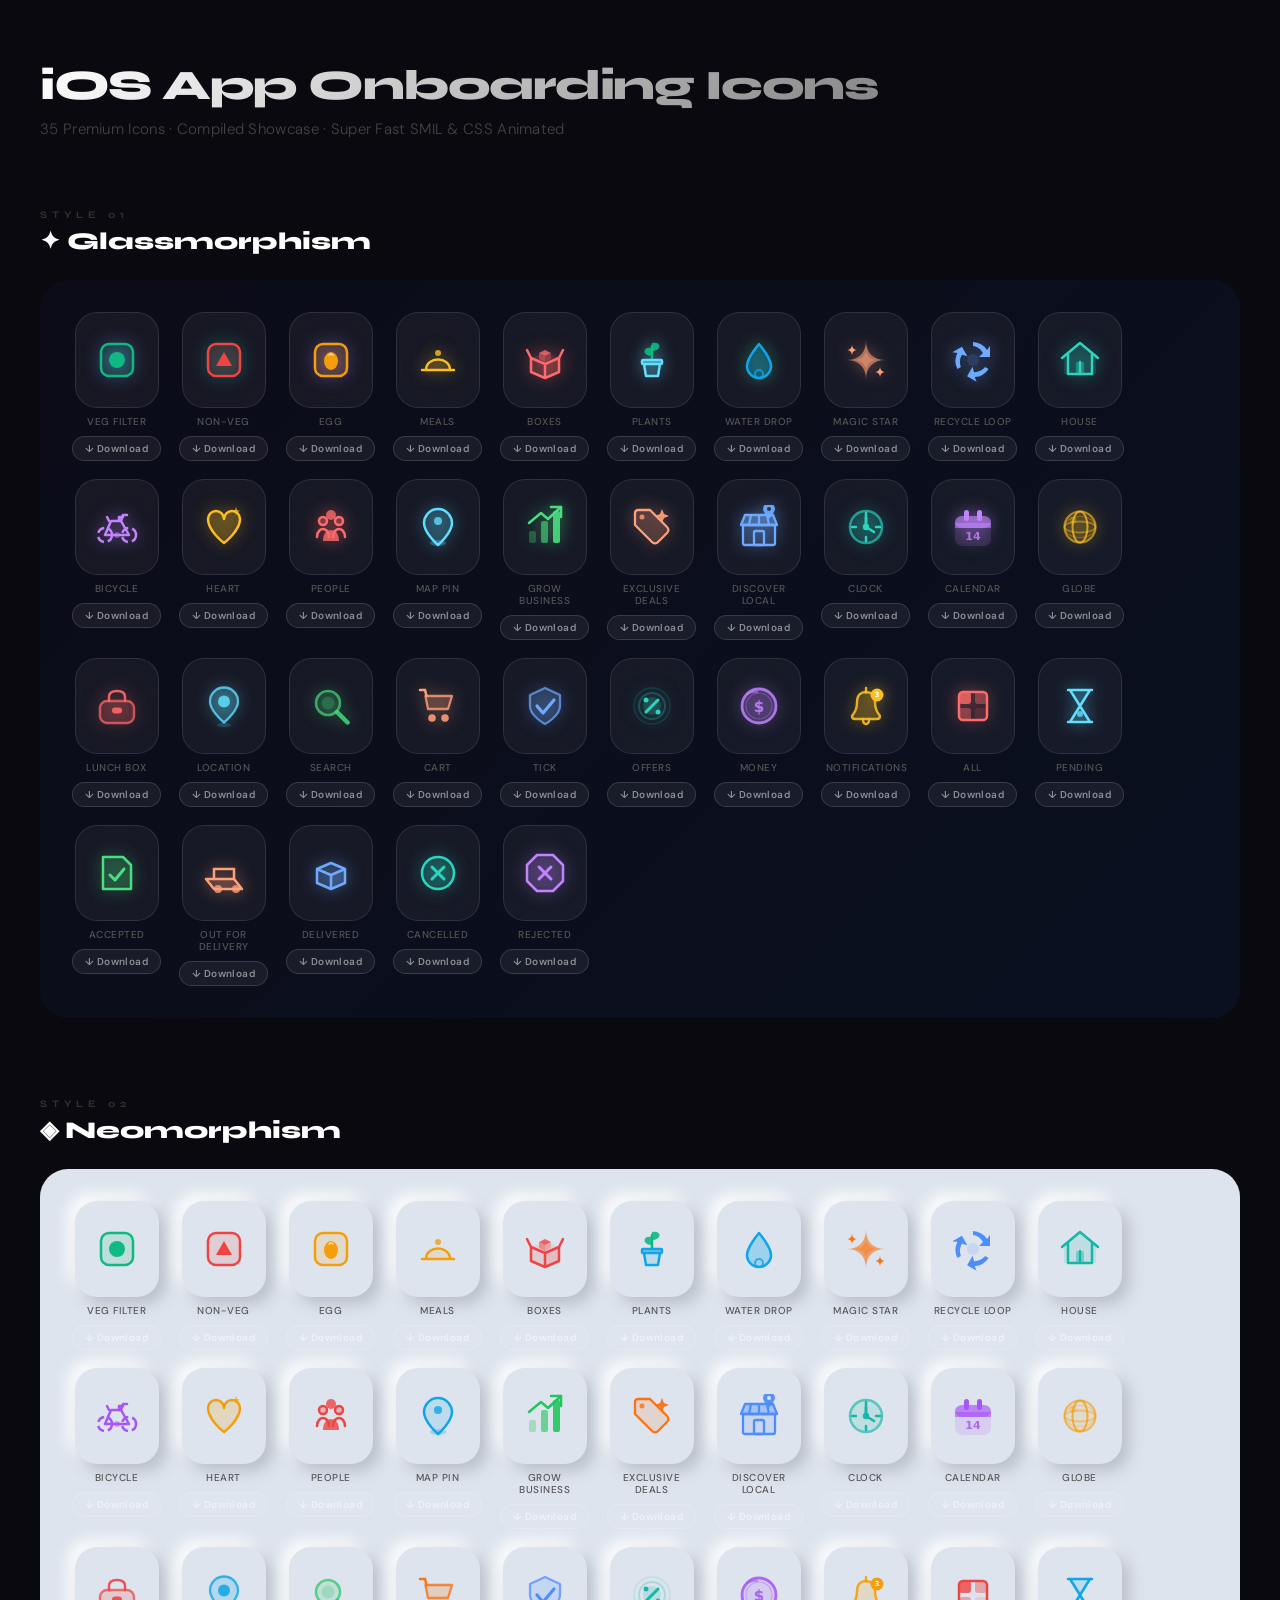
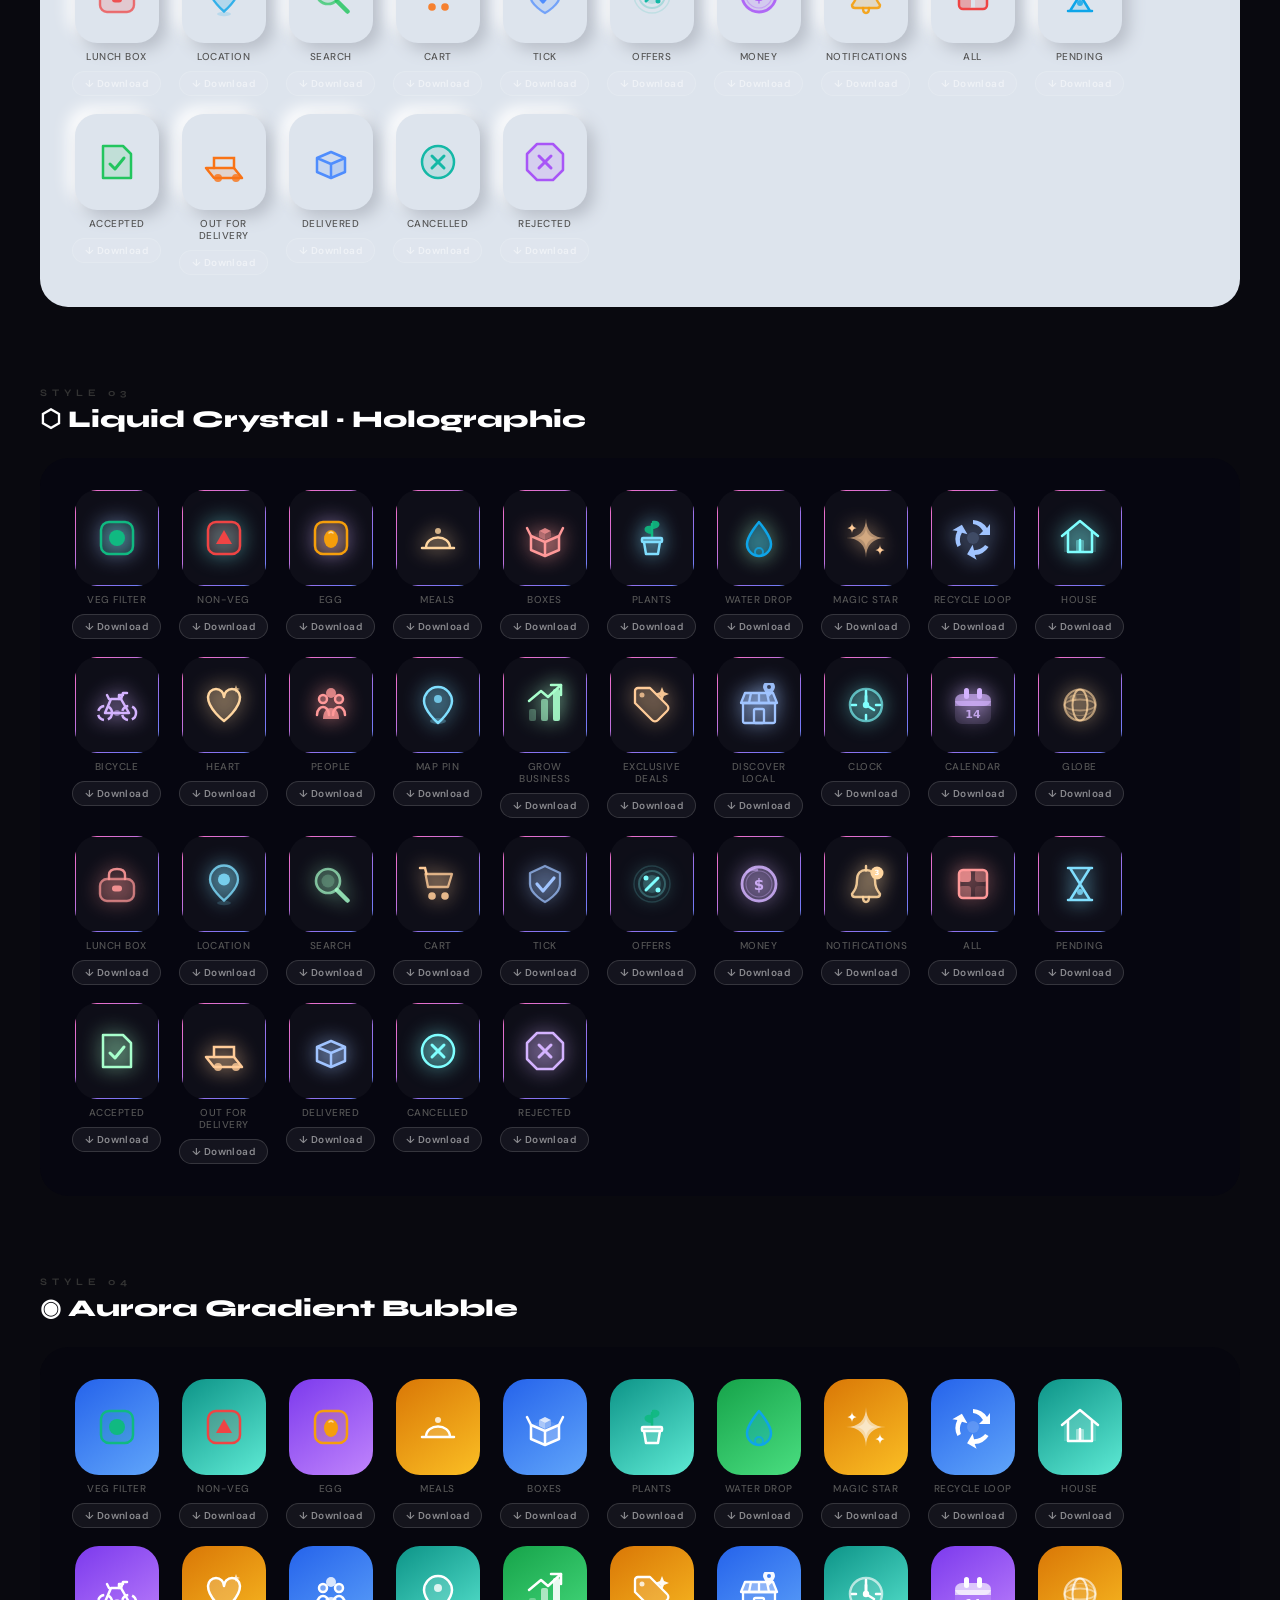
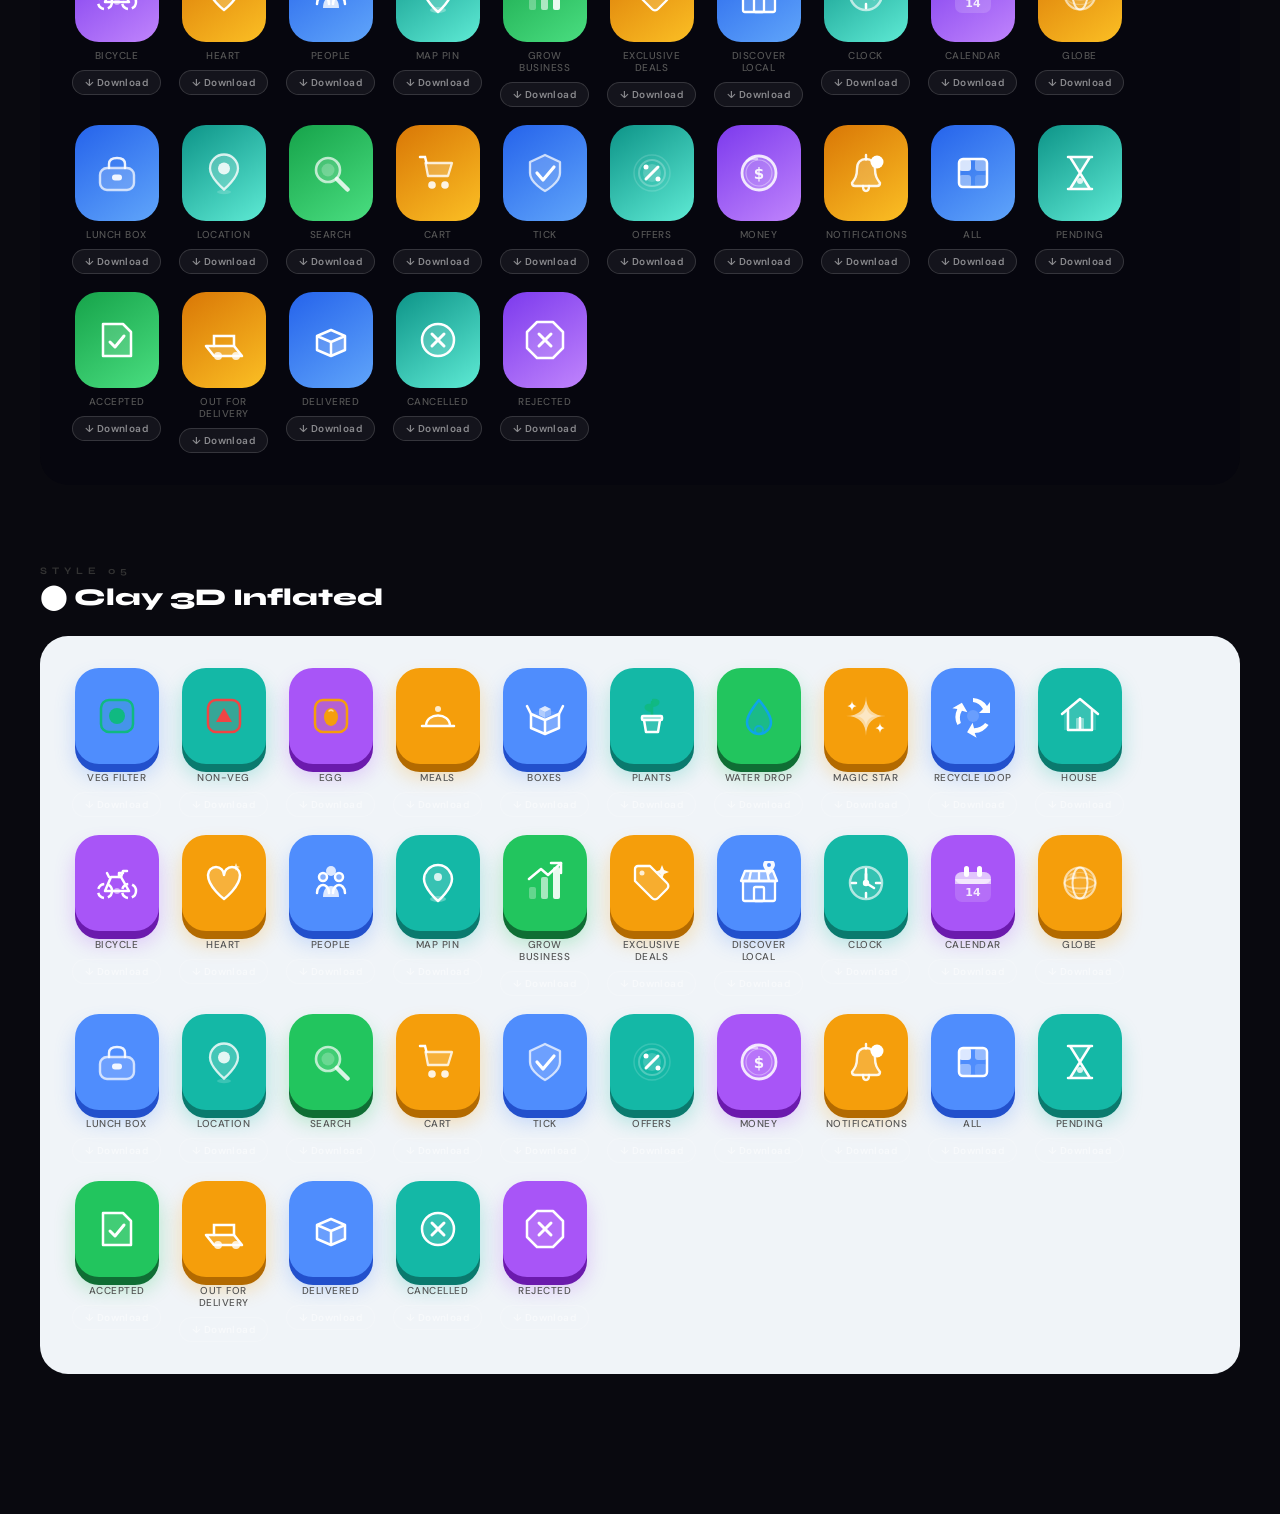
==== commit 860dfca3: "Refactor icon animations and add new icons with updated download functionality - Removed unnecessary" ====
--- a/index.html
+++ b/index.html
@@ -17,7 +17,6 @@
 .icon-wrap span { font-size: 10px; font-weight: 500; letter-spacing: 0.5px; color: #555; text-transform: uppercase; text-align: center; max-width: 80px; line-height: 1.2; }
 .ico { width: 44px; height: 44px; display: block; }
 
-/* Tooltip & Download Button Styles */
 .dl-wrap { position: relative; display: flex; justify-content: center; }
 .dl-btn { padding: 5px 12px; border-radius: 20px; border: 1px solid rgba(255,255,255,0.14); background: rgba(255,255,255,0.06); color: rgba(255,255,255,0.5); font-size: 10px; font-weight: 600; letter-spacing: 0.4px; cursor: pointer; transition: all 0.2s ease; font-family: 'DM Sans', sans-serif; }
 .dl-btn:hover, .dl-btn.active { background: rgba(79,141,253,0.22); border-color: rgba(79,141,253,0.5); color: #8bbfff; transform: translateY(-1px); }
@@ -28,8 +27,9 @@
 .dl-row label { font-size: 9px; color: #888; text-transform: uppercase; font-weight: 700; }
 .dl-row select { background: rgba(255,255,255,0.06); color: #fff; border: 1px solid rgba(255,255,255,0.15); border-radius: 6px; padding: 4px; font-size: 10px; cursor: pointer; }
 .dl-action { background: #4f8dfd; color: #fff; border: none; border-radius: 6px; padding: 7px; font-size: 11px; font-weight: 600; cursor: pointer; }
-
-/* Style Backgrounds */
+.neo-bg .dl-panel, .clay-bg .dl-panel { background: #fff; border-color: rgba(0,0,0,0.1); color: #333; }
+.neo-bg .dl-row select, .clay-bg .dl-row select { background: #f0f0f0; color: #333; border-color: #ddd; }
+
 .glass-bg { padding: 32px; border-radius: 28px; background: linear-gradient(135deg,#0c0c18,#0a1020); position: relative; overflow: hidden; }
 .glass-card { width:84px; height:96px; border-radius:22px; display:flex; align-items:center; justify-content:center; cursor:pointer; background:rgba(255,255,255,0.05); backdrop-filter:blur(20px); border:1px solid rgba(255,255,255,0.1); transition: 0.3s; }
 .glass-card:hover { transform:translateY(-7px); background:rgba(255,255,255,0.1); border-color:rgba(255,255,255,0.3); }
@@ -96,20 +96,21 @@
 @keyframes shieldPulse { 0%,100%{opacity:0.17} 50%{opacity:0.35} }
 @keyframes globeSpin { to { transform:rotateY(360deg); } }
 @keyframes calBodyShake { 0%{transform:rotate(0)} 15%{transform:rotate(-3deg)} 35%{transform:rotate(3deg)} 55%{transform:rotate(-2deg)} 75%{transform:rotate(1deg)} 100%{transform:rotate(0)} }
+@keyframes calRingL { 0%{transform:rotate(0) translateY(0)} 20%{transform:rotate(-12deg) translateY(-4px)} 50%{transform:rotate(6deg) translateY(-2px)} 75%{transform:rotate(-4deg) translateY(-3px)} 100%{transform:rotate(0) translateY(0)} }
+@keyframes calRingR { 0%{transform:rotate(0) translateY(0)} 20%{transform:rotate(12deg) translateY(-4px)} 50%{transform:rotate(-6deg) translateY(-2px)} 75%{transform:rotate(4deg) translateY(-3px)} 100%{transform:rotate(0) translateY(0)} }
 @keyframes lidPop { 0%{transform:translateY(0)} 35%{transform:translateY(-8px)} 65%{transform:translateY(-6px)} 100%{transform:translateY(0)} }
 @keyframes pctWiggle { 0%, 100% { transform: scale(1) rotate(0deg); opacity: 0.95; } 20% { transform: scale(1.15) rotate(8deg); opacity: 1; } 50% { transform: scale(0.92) rotate(-5deg); opacity: 0.8; } 80% { transform: scale(1.08) rotate(3deg); opacity: 1; } }
 @keyframes coinBob { 0%,100% { transform: translateY(0) rotate(0deg); } 40% { transform: translateY(-5px) rotate(4deg); } 70% { transform: translateY(-3px) rotate(-2deg); } }
 @keyframes searchShake { 0%{transform:rotate(0)} 15%{transform:rotate(-8deg)} 35%{transform:rotate(7deg)} 55%{transform:rotate(-5deg)} 75%{transform:rotate(3deg)} 100%{transform:rotate(0)} }
 @keyframes bellShake { 0% { transform: rotate(0deg); } 8% { transform: rotate(-14deg); } 20% { transform: rotate(16deg); } 32% { transform: rotate(-12deg); } 44% { transform: rotate(10deg); } 56% { transform: rotate(-8deg); } 68% { transform: rotate(5deg); } 80% { transform: rotate(-2deg); } 100% { transform: rotate(0deg); } }
 
-/* NEW ICON ANIMATIONS */
+/* NEW ANIMATIONS */
+@keyframes gridBreathe { 0%, 100% { transform: scale(1); opacity: 0.8; } 50% { transform: scale(1.1); opacity: 1; } }
+@keyframes sandFlip { to { transform: rotate(180deg); } }
+@keyframes crossRotate { to { transform: rotate(90deg); } }
 @keyframes boxSlide { 0%, 100% { transform: translateX(0); } 50% { transform: translateX(4px); } }
-@keyframes crossRotate { to { transform: rotate(90deg); } }
-@keyframes sandFlip { to { transform: rotate(180deg); } }
-@keyframes scalePulse { 0%, 100% { transform: scale(1); } 50% { transform: scale(1.1); } }
-@keyframes shakeReject { 0%, 100% { transform: translateX(0); } 25% { transform: translateX(-3px); } 75% { transform: translateX(3px); } }
-
-/* Hover classes */
+
+/* Hover states */
 .card-veg:hover .veg-dot { animation: popDot 0.3s ease-in-out infinite; transform-origin: 22px 22px; }
 .card-veg:hover .veg-group { animation: boxSqueeze 0.3s ease-in-out infinite; transform-origin: 22px 22px; }
 .card-nonveg:hover .nv-tri { animation: triJump 0.3s ease-in-out infinite; transform-origin: 22px 20px; }
@@ -150,6 +151,7 @@
 .card-grow:hover .grow-b2 { animation: barGrow 0.3s ease infinite 0.05s; transform-origin: bottom; }
 .card-grow:hover .grow-b3 { animation: barGrow 0.3s ease infinite 0.1s; transform-origin: bottom; }
 .card-deals:hover .deals-tag { animation: swing 0.4s ease-in-out infinite; transform-origin: 20px 5px; }
+.card-local:hover .local-pin { animation: bounce 0.3s ease infinite; }
 .card-location:hover .ico { animation:pinBounceOld 0.4s ease forwards; }
 .card-mappin:hover .pin-body { animation: pinJump 0.5s ease infinite; transform-origin: bottom; }
 .card-mappin:hover .pin-shadow { animation: pinShadow 0.5s ease infinite; transform-origin: center; }
@@ -161,23 +163,27 @@
 .card-tick:hover .tick-shield { animation:shieldPulse 0.4s ease infinite; }
 .card-globe:hover .ico { animation:globeSpin 0.8s linear infinite; transform-origin: center; }
 .card-calendar:hover .ico { animation:calBodyShake 0.25s ease forwards; transform-origin: center; }
+.card-calendar:hover .cal-ring-l { animation:calRingL 0.25s ease forwards; transform-origin:15px 9px; }
+.card-calendar:hover .cal-ring-r { animation:calRingR 0.25s ease forwards; transform-origin:29px 9px; }
 .card-lunchbox:hover .lunchbox-lid { animation:lidPop 0.35s ease infinite; }
 .card-offers:hover .offers-pct { animation: pctWiggle 0.3s ease infinite; transform-origin: 22px 22px; }
 .card-money:hover .ico { animation: coinBob 0.35s cubic-bezier(0.34,1.56,0.64,1) forwards; }
 .card-search:hover .ico { animation:searchShake 0.3s ease forwards; transform-origin: center; }
 .card-notif:hover .notif-bell-group { animation: bellShake 0.6s cubic-bezier(0.36, 0.07, 0.19, 0.97) infinite; transform-origin: 22px 8px; }
 
-/* New icon hovers */
-.card-delivered:hover .deliv-group { animation: boxSlide 0.4s ease infinite; }
+/* NEW HOVERS */
+.card-all:hover .ico { animation: gridBreathe 0.6s ease infinite; transform-origin: center; }
+.card-pending:hover .ico { animation: sandFlip 1s ease-in-out infinite; transform-origin: center; }
+.card-accepted:hover .ico { animation: popDot 0.4s ease-in-out infinite; transform-origin: center; }
+.card-out:hover .deliv-group { animation: boxSlide 0.4s ease infinite; }
+.card-delivered:hover .deliv-group { animation: popUp 0.4s ease infinite; }
 .card-cancelled:hover .ico { animation: crossRotate 0.5s linear infinite; transform-origin: center; }
-.card-pending:hover .ico { animation: sandFlip 1.5s ease-in-out infinite; transform-origin: center; }
-.card-accepted:hover .ico { animation: scalePulse 0.4s ease infinite; transform-origin: center; }
-.card-rejected:hover .ico { animation: shakeReject 0.2s ease infinite; transform-origin: center; }
+.card-rejected:hover .ico { animation: boxSqueeze 0.3s ease infinite; transform-origin: center; }
 </style>
 </head>
 <body>
 <h1 class="page-title">iOS App Onboarding Icons</h1>
-<p class="page-sub">33 Premium Icons · Compiled Showcase · Super Fast SMIL & CSS Animated</p>
+<p class="page-sub">35 Premium Icons · Compiled Showcase · Super Fast SMIL & CSS Animated</p>
 <div id="main-container"></div>
 <script>
 const BELL_BODY = `M22 8 C 17 8, 13 11, 13 18 C 13 25, 11 28, 8 32 Q 8 35, 11 35 L 33 35 Q 36 35, 36 32 C 33 28, 31 25, 31 18 C 31 11, 27 8, 22 8 Z`;
@@ -213,13 +219,15 @@
   { name: 'Offers', cardClass: 'card-offers', svgInner: `<circle class="offers-ring2" cx="22" cy="22" r="18" fill="none" stroke="currentColor" stroke-width="1.5" opacity="0.15"/><circle class="offers-ring1" cx="22" cy="22" r="13" fill="none" stroke="currentColor" stroke-width="2" opacity="0.25"/><circle cx="22" cy="22" r="9" fill="currentColor" opacity="0.18"/><g class="offers-pct"><line x1="16" y1="28" x2="28" y2="16" stroke="currentColor" stroke-width="3" stroke-linecap="round"/><circle cx="16" cy="16" r="2.5" fill="currentColor"/><circle cx="28" cy="28" r="2.5" fill="currentColor"/></g>`, smil: (c) => `<svg xmlns="http://www.w3.org/2000/svg" viewBox="0 0 44 44"><circle cx="22" cy="22" r="18" fill="none" stroke="${c}" stroke-width="1.5" opacity="0.15"><animate attributeName="r" values="14;20;14" dur="0.35s" repeatCount="indefinite"/></circle><circle cx="22" cy="22" r="13" fill="none" stroke="${c}" stroke-width="2" opacity="0.25"><animate attributeName="r" values="10;15;10" dur="0.35s" begin="0.08s" repeatCount="indefinite"/></circle><g stroke="${c}"><animateTransform attributeName="transform" type="scale" values="1 1;1.15 1.15;0.92 0.92;1.08 1.08;1 1" keyTimes="0;0.2;0.5;0.8;1" dur="0.3s" repeatCount="indefinite" additive="sum"/><animateTransform attributeName="transform" type="rotate" values="0 22 22;8 22 22;-5 22 22;3 22 22;0 22 22" keyTimes="0;0.2;0.5;0.8;1" dur="0.3s" repeatCount="indefinite" additive="sum"/><line x1="16" y1="28" x2="28" y2="16" stroke-width="3" stroke-linecap="round"/><circle cx="16" cy="16" r="2.5" fill="${c}" stroke-width="0"/><circle cx="28" cy="28" r="2.5" fill="${c}" stroke-width="0"/></g></svg>` },
   { name: 'Money', cardClass: 'card-money', svgInner: `<circle cx="22" cy="22" r="17" fill="currentColor" opacity="0.18"/><circle cx="22" cy="22" r="17" fill="none" stroke="currentColor" stroke-width="2.8" opacity="0.85"/><circle cx="22" cy="22" r="13" fill="none" stroke="currentColor" stroke-width="1.2" opacity="0.35"/><text x="22" y="23" text-anchor="middle" dominant-baseline="middle" font-size="15" font-weight="900" fill="currentColor" opacity="0.92" font-family="system-ui,sans-serif">$</text><path class="money-shine" d="M10 10 Q14 7 20 8" fill="none" stroke="currentColor" stroke-width="2.5" stroke-linecap="round" opacity="0.55"/>`, smil: (c) => `<svg xmlns="http://www.w3.org/2000/svg" viewBox="0 0 44 44"><circle cx="22" cy="22" r="17" fill="${c}" opacity="0.18"/><circle cx="22" cy="22" r="17" fill="none" stroke="${c}" stroke-width="2.8" opacity="0.85"/><circle cx="22" cy="22" r="13" fill="none" stroke="${c}" stroke-width="1.2" opacity="0.35"/><text x="22" text-anchor="middle" dominant-baseline="middle" font-size="15" font-weight="900" fill="${c}" opacity="0.92">$<animate attributeName="y" values="23;20;23" dur="0.35s" repeatCount="indefinite"/><animate attributeName="font-size" values="15;18;15" dur="0.35s" repeatCount="indefinite"/></text><path d="M10 10 Q14 7 20 8" fill="none" stroke="${c}" stroke-width="2.5" stroke-linecap="round"><animateTransform attributeName="transform" type="rotate" from="0 22 22" to="360 22 22" dur="0.5s" repeatCount="indefinite"/><animate attributeName="opacity" values="0.55;0.9;0.2;0.9;0.55" dur="0.5s" repeatCount="indefinite"/></path></svg>` },
   { name: 'Notifications', cardClass: 'card-notif', svgInner: `<g class="notif-bell-group"><path class="notif-fill" d="${BELL_BODY}" fill="currentColor" opacity="0.18"/><path d="${BELL_BODY}" fill="none" stroke="currentColor" stroke-width="2.4" stroke-linecap="round" stroke-linejoin="round" opacity="0.9"/><path d="${BELL_CLAPPER}" fill="none" stroke="currentColor" stroke-width="2.4" stroke-linecap="round" opacity="0.9"/><path d="${BELL_STEM}" stroke="currentColor" stroke-width="2.4" stroke-linecap="round" opacity="0.9"/></g><circle class="notif-badge" cx="33" cy="11" r="6.5" fill="currentColor"/><text x="33" y="11.5" text-anchor="middle" dominant-baseline="middle" font-size="7" font-weight="900" fill="#fff" font-family="system-ui,sans-serif">3</text>`, smil: (c) => `<svg xmlns="http://www.w3.org/2000/svg" viewBox="0 0 44 44"><g><animateTransform attributeName="transform" type="rotate" values="0 22 8;-15 22 8;15 22 8;0 22 8" dur="0.6s" repeatCount="indefinite"/><path d="${BELL_BODY}" fill="${c}" opacity="0.2"/><path d="${BELL_BODY}" fill="none" stroke="${c}" stroke-width="2.4" stroke-linecap="round" stroke-linejoin="round"/><path d="${BELL_CLAPPER}" fill="none" stroke="${c}" stroke-width="2.4" stroke-linecap="round"/></g><circle cx="33" cy="11" r="6.5" fill="${c}"><animate attributeName="r" values="6.5;8;6.5" dur="0.6s" repeatCount="indefinite"/></circle><text x="33" y="11.5" text-anchor="middle" dominant-baseline="middle" font-size="7" font-weight="900" fill="#fff" font-family="system-ui,sans-serif">3</text></svg>` },
-  
-  /* NEW ADDED ICONS */
-  { name: 'Delivered', cardClass: 'card-delivered', svgInner: `<g class="deliv-group"><path d="M 8 20 L 22 14 L 36 20 L 22 26 Z" fill="currentColor" opacity="0.1"/><path d="M 8 20 L 22 26 V 40 L 8 34 Z" fill="currentColor" opacity="0.15"/><path d="M 36 20 L 22 26 V 40 L 36 34 Z" fill="currentColor" opacity="0.25"/><path d="M 8 20 L 22 26 L 36 20 M 22 26 V 40 M 8 20 V 34 L 22 40 L 36 34 V 20" fill="none" stroke="currentColor" stroke-width="2.5" stroke-linejoin="round"/><circle cx="34" cy="12" r="7" fill="#10b981"/><polyline points="31,12 33,14 37,10" fill="none" stroke="#fff" stroke-width="2" stroke-linecap="round" stroke-linejoin="round"/></g>`, smil: (c) => `<svg xmlns="http://www.w3.org/2000/svg" viewBox="0 0 44 44"><g><animateTransform attributeName="transform" type="translate" values="0,0;2,0;0,0" dur="0.6s" repeatCount="indefinite"/><path d="M 8 20 L 22 14 L 36 20 L 22 26 Z" fill="${c}" opacity="0.1"/><path d="M 8 20 L 22 26 V 40 L 8 34 Z" fill="${c}" opacity="0.15"/><path d="M 36 20 L 22 26 V 40 L 36 34 Z" fill="${c}" opacity="0.25"/><path d="M 8 20 L 22 26 L 36 20 M 22 26 V 40 M 8 20 V 34 L 22 40 L 36 34 V 20" fill="none" stroke="${c}" stroke-width="2.5" stroke-linejoin="round"/><circle cx="34" cy="12" r="7" fill="#10b981"><animate attributeName="r" values="7;8;7" dur="0.6s" repeatCount="indefinite"/></circle><polyline points="31,12 33,14 37,10" fill="none" stroke="#fff" stroke-width="2" stroke-linecap="round" stroke-linejoin="round"/></g></svg>` },
-  { name: 'Cancelled', cardClass: 'card-cancelled', svgInner: `<circle cx="22" cy="22" r="16" fill="#ef4444" opacity="0.15"/><circle cx="22" cy="22" r="16" fill="none" stroke="#ef4444" stroke-width="2.5"/><line x1="15" y1="15" x2="29" y2="29" stroke="#ef4444" stroke-width="3" stroke-linecap="round"/><line x1="29" y1="15" x2="15" y2="29" stroke="#ef4444" stroke-width="3" stroke-linecap="round"/>`, smil: (c) => `<svg xmlns="http://www.w3.org/2000/svg" viewBox="0 0 44 44"><g><animateTransform attributeName="transform" type="rotate" values="0 22 22;90 22 22" dur="0.5s" repeatCount="indefinite"/><circle cx="22" cy="22" r="16" fill="#ef4444" opacity="0.15"/><circle cx="22" cy="22" r="16" fill="none" stroke="#ef4444" stroke-width="2.5"/><line x1="15" y1="15" x2="29" y2="29" stroke="#ef4444" stroke-width="3" stroke-linecap="round"/><line x1="29" y1="15" x2="15" y2="29" stroke="#ef4444" stroke-width="3" stroke-linecap="round"/></g></svg>` },
-  { name: 'Pending', cardClass: 'card-pending', svgInner: `<path d="M 12 6 H 32 L 22 22 L 32 38 H 12 L 22 22 Z" fill="currentColor" opacity="0.15"/><path d="M 10 6 H 34 M 10 38 H 34 M 12 6 L 22 22 L 12 38 M 32 6 L 22 22 L 32 38" fill="none" stroke="currentColor" stroke-width="2.5" stroke-linecap="round" stroke-linejoin="round"/><circle cx="22" cy="30" r="3" fill="currentColor" opacity="0.8"/>`, smil: (c) => `<svg xmlns="http://www.w3.org/2000/svg" viewBox="0 0 44 44"><g><animateTransform attributeName="transform" type="rotate" values="0 22 22;180 22 22" dur="2s" repeatCount="indefinite"/><path d="M 12 6 H 32 L 22 22 L 32 38 H 12 L 22 22 Z" fill="${c}" opacity="0.15"/><path d="M 10 6 H 34 M 10 38 H 34 M 12 6 L 22 22 L 12 38 M 32 6 L 22 22 L 32 38" fill="none" stroke="${c}" stroke-width="2.5" stroke-linecap="round" stroke-linejoin="round"/><circle cx="22" cy="30" r="3" fill="${c}" opacity="0.8"><animate attributeName="cy" values="10;30" dur="1s" repeatCount="indefinite"/></circle></g></svg>` },
-  { name: 'Accepted', cardClass: 'card-accepted', svgInner: `<path d="M 8 6 H 28 L 36 14 V 38 H 8 Z" fill="#22c55e" opacity="0.15"/><path d="M 8 6 H 28 L 36 14 V 38 H 8 Z" fill="none" stroke="#22c55e" stroke-width="2.5" stroke-linejoin="round"/><polyline points="15,24 20,29 29,18" fill="none" stroke="#22c55e" stroke-width="3" stroke-linecap="round" stroke-linejoin="round"/>`, smil: (c) => `<svg xmlns="http://www.w3.org/2000/svg" viewBox="0 0 44 44"><g><animateTransform attributeName="transform" type="scale" values="1;1.05;1" dur="0.4s" repeatCount="indefinite" additive="sum"/><path d="M 8 6 H 28 L 36 14 V 38 H 8 Z" fill="#22c55e" opacity="0.15"/><path d="M 8 6 H 28 L 36 14 V 38 H 8 Z" fill="none" stroke="#22c55e" stroke-width="2.5" stroke-linejoin="round"/><polyline points="15,24 20,29 29,18" fill="none" stroke="#22c55e" stroke-width="3" stroke-linecap="round" stroke-linejoin="round"><animate attributeName="stroke-dashoffset" values="40;0" dur="0.4s" repeatCount="indefinite" stroke-dasharray="40"/></polyline></g></svg>` },
-  { name: 'Rejected', cardClass: 'card-rejected', svgInner: `<path d="M 14 4 H 30 L 40 14 V 30 L 30 40 H 14 L 4 30 V 14 Z" fill="#ef4444" opacity="0.15"/><path d="M 14 4 H 30 L 40 14 V 30 L 30 40 H 14 L 4 30 V 14 Z" fill="none" stroke="#ef4444" stroke-width="2.5" stroke-linejoin="round"/><line x1="16" y1="16" x2="28" y2="28" stroke="#ef4444" stroke-width="3" stroke-linecap="round"/><line x1="28" y1="16" x2="16" y2="28" stroke="#ef4444" stroke-width="3" stroke-linecap="round"/>`, smil: (c) => `<svg xmlns="http://www.w3.org/2000/svg" viewBox="0 0 44 44"><g><animateTransform attributeName="transform" type="translate" values="0,0;2,0;-2,0;0,0" dur="0.3s" repeatCount="indefinite"/><path d="M 14 4 H 30 L 40 14 V 30 L 30 40 H 14 L 4 30 V 14 Z" fill="#ef4444" opacity="0.15"/><path d="M 14 4 H 30 L 40 14 V 30 L 30 40 H 14 L 4 30 V 14 Z" fill="none" stroke="#ef4444" stroke-width="2.5" stroke-linejoin="round"/><line x1="16" y1="16" x2="28" y2="28" stroke="#ef4444" stroke-width="3" stroke-linecap="round"/><line x1="28" y1="16" x2="16" y2="28" stroke="#ef4444" stroke-width="3" stroke-linecap="round"/></g></svg>` }
+
+  /* NEW ICONS */
+  { name: 'All', cardClass: 'card-all', svgInner: `<g class="grid-group"><rect x="8" y="8" width="12" height="12" rx="3" fill="currentColor" opacity="0.8"/><rect x="24" y="8" width="12" height="12" rx="3" fill="currentColor" opacity="0.4"/><rect x="8" y="24" width="12" height="12" rx="3" fill="currentColor" opacity="0.4"/><rect x="24" y="24" width="12" height="12" rx="3" fill="currentColor" opacity="0.15"/><rect x="8" y="8" width="28" height="28" fill="none" stroke="currentColor" stroke-width="2.5" rx="4"/></g>`, smil: (c) => `<svg xmlns="http://www.w3.org/2000/svg" viewBox="0 0 44 44"><g><animateTransform attributeName="transform" type="scale" values="1;1.05;1" dur="1s" repeatCount="indefinite" additive="sum"/><rect x="8" y="8" width="12" height="12" rx="3" fill="${c}" opacity="0.8"/><rect x="24" y="8" width="12" height="12" rx="3" fill="${c}" opacity="0.4"/><rect x="8" y="24" width="12" height="12" rx="3" fill="${c}" opacity="0.4"/><rect x="24" y="24" width="12" height="12" rx="3" fill="${c}" opacity="0.15"/><rect x="8" y="8" width="28" height="28" fill="none" stroke="${c}" stroke-width="2.5" rx="4"/></g></svg>` },
+  { name: 'Pending', cardClass: 'card-pending', svgInner: `<path d="M 12 6 H 32 L 22 22 L 32 38 H 12 L 22 22 Z" fill="currentColor" opacity="0.15"/><path d="M 10 6 H 34 M 10 38 H 34 M 12 6 L 22 22 L 12 38 M 32 6 L 22 22 L 32 38" fill="none" stroke="currentColor" stroke-width="2.5" stroke-linecap="round" stroke-linejoin="round"/><circle cx="22" cy="30" r="3" fill="currentColor" opacity="0.8"/>`, smil: (c) => `<svg xmlns="http://www.w3.org/2000/svg" viewBox="0 0 44 44"><g><animateTransform attributeName="transform" type="rotate" values="0 22 22;180 22 22" dur="1.5s" repeatCount="indefinite"/><path d="M 12 6 H 32 L 22 22 L 32 38 H 12 L 22 22 Z" fill="${c}" opacity="0.15"/><path d="M 10 6 H 34 M 10 38 H 34 M 12 6 L 22 22 L 12 38 M 32 6 L 22 22 L 32 38" fill="none" stroke="${c}" stroke-width="2.5" stroke-linecap="round" stroke-linejoin="round"/><circle cx="22" cy="30" r="3" fill="${c}" opacity="0.8"><animate attributeName="cy" values="12;30;12" dur="1s" repeatCount="indefinite"/></circle></g></svg>` },
+  { name: 'Accepted', cardClass: 'card-accepted', svgInner: `<path d="M 8 6 H 28 L 36 14 V 38 H 8 Z" fill="currentColor" opacity="0.15"/><path d="M 8 6 H 28 L 36 14 V 38 H 8 Z" fill="none" stroke="currentColor" stroke-width="2.5" stroke-linejoin="round"/><polyline points="15,24 20,29 29,18" fill="none" stroke="currentColor" stroke-width="3" stroke-linecap="round" stroke-linejoin="round"/>`, smil: (c) => `<svg xmlns="http://www.w3.org/2000/svg" viewBox="0 0 44 44"><g><path d="M 8 6 H 28 L 36 14 V 38 H 8 Z" fill="${c}" opacity="0.15"/><path d="M 8 6 H 28 L 36 14 V 38 H 8 Z" fill="none" stroke="${c}" stroke-width="2.5" stroke-linejoin="round"/><polyline points="15,24 20,29 29,18" fill="none" stroke="${c}" stroke-width="3" stroke-linecap="round" stroke-linejoin="round"><animate attributeName="stroke-dashoffset" values="40;0" dur="0.4s" repeatCount="indefinite" stroke-dasharray="40"/></polyline></g></svg>` },
+  { name: 'Out for Delivery', cardClass: 'card-out', svgInner: `<g class="deliv-group"><path d="M 4 28 H 32 L 40 38 H 12 Z" fill="currentColor" opacity="0.15"/><path d="M 4 28 H 32 L 40 38 H 12 Z" fill="none" stroke="currentColor" stroke-width="2.5" stroke-linejoin="round"/><path d="M 32 28 V 18 H 12 V 28" fill="none" stroke="currentColor" stroke-width="2.5" stroke-linecap="round"/><circle cx="16" cy="38" r="4" fill="currentColor" opacity="0.8"/><circle cx="34" cy="38" r="4" fill="currentColor" opacity="0.8"/></g>`, smil: (c) => `<svg xmlns="http://www.w3.org/2000/svg" viewBox="0 0 44 44"><g><animateTransform attributeName="transform" type="translate" values="0,0;3,0;0,0" dur="0.6s" repeatCount="indefinite"/><path d="M 4 28 H 32 L 40 38 H 12 Z" fill="${c}" opacity="0.15"/><path d="M 4 28 H 32 L 40 38 H 12 Z" fill="none" stroke="${c}" stroke-width="2.5" stroke-linejoin="round"/><path d="M 32 28 V 18 H 12 V 28" fill="none" stroke="${c}" stroke-width="2.5" stroke-linecap="round"/><circle cx="16" cy="38" r="4" fill="${c}" opacity="0.8"/><circle cx="34" cy="38" r="4" fill="${c}" opacity="0.8"/></g></svg>` },
+  { name: 'Delivered', cardClass: 'card-delivered', svgInner: `<g class="deliv-group"><path d="M 8 18 L 22 12 L 36 18 L 22 24 Z" fill="currentColor" opacity="0.1"/><path d="M 8 18 V 32 L 22 38 V 24 Z" fill="currentColor" opacity="0.15"/><path d="M 36 18 V 32 L 22 38 V 24 Z" fill="currentColor" opacity="0.25"/><path d="M 8 18 L 22 24 L 36 18 M 22 24 V 38 M 8 18 V 32 L 22 38 L 36 32 V 18 L 22 12 Z" fill="none" stroke="currentColor" stroke-width="2.5" stroke-linejoin="round"/></g>`, smil: (c) => `<svg xmlns="http://www.w3.org/2000/svg" viewBox="0 0 44 44"><g><animateTransform attributeName="transform" type="translate" values="0,0;0,-4;0,0" dur="0.8s" repeatCount="indefinite"/><path d="M 8 18 L 22 12 L 36 18 L 22 24 Z" fill="${c}" opacity="0.1"/><path d="M 8 18 V 32 L 22 38 V 24 Z" fill="${c}" opacity="0.15"/><path d="M 36 18 V 32 L 22 38 V 24 Z" fill="${c}" opacity="0.25"/><path d="M 8 18 L 22 24 L 36 18 M 22 24 V 38 M 8 18 V 32 L 22 38 L 36 32 V 18 L 22 12 Z" fill="none" stroke="${c}" stroke-width="2.5" stroke-linejoin="round"/></g></svg>` },
+  { name: 'Cancelled', cardClass: 'card-cancelled', svgInner: `<circle cx="22" cy="22" r="16" fill="currentColor" opacity="0.15"/><circle cx="22" cy="22" r="16" fill="none" stroke="currentColor" stroke-width="2.5"/><line x1="16" y1="16" x2="28" y2="28" stroke="currentColor" stroke-width="3" stroke-linecap="round"/><line x1="28" y1="16" x2="16" y2="28" stroke="currentColor" stroke-width="3" stroke-linecap="round"/>`, smil: (c) => `<svg xmlns="http://www.w3.org/2000/svg" viewBox="0 0 44 44"><g><animateTransform attributeName="transform" type="rotate" values="0 22 22;90 22 22" dur="0.4s" repeatCount="indefinite"/><circle cx="22" cy="22" r="16" fill="${c}" opacity="0.15"/><circle cx="22" cy="22" r="16" fill="none" stroke="${c}" stroke-width="2.5"/><line x1="16" y1="16" x2="28" y2="28" stroke="${c}" stroke-width="3" stroke-linecap="round"/><line x1="28" y1="16" x2="16" y2="28" stroke="${c}" stroke-width="3" stroke-linecap="round"/></g></svg>` },
+  { name: 'Rejected', cardClass: 'card-rejected', svgInner: `<path d="M 14 4 H 30 L 40 14 V 30 L 30 40 H 14 L 4 30 V 14 Z" fill="currentColor" opacity="0.15"/><path d="M 14 4 H 30 L 40 14 V 30 L 30 40 H 14 L 4 30 V 14 Z" fill="none" stroke="currentColor" stroke-width="2.5" stroke-linejoin="round"/><line x1="16" y1="16" x2="28" y2="28" stroke="currentColor" stroke-width="3" stroke-linecap="round"/><line x1="28" y1="16" x2="16" y2="28" stroke="currentColor" stroke-width="3" stroke-linecap="round"/>`, smil: (c) => `<svg xmlns="http://www.w3.org/2000/svg" viewBox="0 0 44 44"><g><animateTransform attributeName="transform" type="scale" values="1;0.95;1" dur="0.3s" repeatCount="indefinite" additive="sum"/><path d="M 14 4 H 30 L 40 14 V 30 L 30 40 H 14 L 4 30 V 14 Z" fill="${c}" opacity="0.15"/><path d="M 14 4 H 30 L 40 14 V 30 L 30 40 H 14 L 4 30 V 14 Z" fill="none" stroke="${c}" stroke-width="2.5" stroke-linejoin="round"/><line x1="16" y1="16" x2="28" y2="28" stroke="${c}" stroke-width="3" stroke-linecap="round"/><line x1="28" y1="16" x2="16" y2="28" stroke="${c}" stroke-width="3" stroke-linecap="round"/></g></svg>` }
 ];
 
 const STYLES = [
@@ -251,13 +259,12 @@
       svg.setAttribute('class', 'ico');
       svg.setAttribute('viewBox', '0 0 44 44');
       svg.style.color = color;
-      if((style.id === 'glass' || style.id === 'holo') && style.filter) svg.style.filter = style.filter(color);
+      if(style.id === 'glass' && style.filter) svg.style.filter = style.filter(color);
+      if(style.id === 'holo' && style.filter) svg.style.filter = style.filter(color);
       svg.innerHTML = icon.svgInner;
       card.appendChild(svg);
       wrap.appendChild(card);
       wrap.appendChild(Object.assign(document.createElement('span'), {textContent: icon.name}));
-      
-      // Download UI
       const dlWrap = document.createElement('div');
       dlWrap.className = 'dl-wrap';
       const btn = document.createElement('button');
@@ -265,30 +272,34 @@
       btn.textContent = '↓ Download';
       const panel = document.createElement('div');
       panel.className = 'dl-panel';
-      panel.innerHTML = `<div class="dl-row"><label>Format</label><select class="fmt"><option value="SVG">SVG (Anim)</option><option value="PNG">PNG (Static)</option></select></div><div class="dl-row"><label>Size</label><select class="sz"><option value="256" selected>256px</option><option value="512">512px</option></select></div><button class="dl-action">Save Icon</button>`;
-      
+      panel.innerHTML = `<div class="dl-row"><label>Format</label><select class="fmt"><option value="SVG">SVG (Anim)</option><option value="PNG">PNG (Static)</option></select></div><div class="dl-row"><label>Size</label><select class="sz"><option value="64">64px</option><option value="128">128px</option><option value="256" selected>256px</option><option value="512">512px</option></select></div><button class="dl-action">Save Icon</button>`;
       btn.onclick = (e) => { e.stopPropagation(); document.querySelectorAll('.dl-panel').forEach(p => p !== panel && p.classList.remove('show')); panel.classList.toggle('show'); };
+      panel.onclick = (e) => e.stopPropagation();
       panel.querySelector('.dl-action').onclick = () => {
         const fmt = panel.querySelector('.fmt').value;
         const size = panel.querySelector('.sz').value;
+        const filename = icon.name.toLowerCase().replace(/\s+/g, '-');
         btn.textContent = '✓ Saved!'; btn.classList.add('done');
         setTimeout(() => { btn.textContent = '↓ Download'; btn.classList.remove('done'); }, 1800);
         if(fmt === 'SVG') {
           let smilStr = icon.smil(color).replace('<svg ', `<svg width="${size}" height="${size}" `);
           const blob = new Blob(['<?xml version="1.0" encoding="UTF-8"?>\n' + smilStr], {type: 'image/svg+xml'});
-          const a = document.createElement('a'); a.href = URL.createObjectURL(blob); a.download = `${icon.name.toLowerCase().replace(/\s+/g, '-')}.svg`; a.click();
+          const url = URL.createObjectURL(blob);
+          const a = document.createElement('a'); a.href = url; a.download = `${filename}-${size}x${size}.svg`; document.body.appendChild(a); a.click(); document.body.removeChild(a);
         } else {
-            const canvas = document.createElement('canvas');
-            canvas.width = size; canvas.height = size;
-            const img = new Image();
-            const svgData = `<svg xmlns="http://www.w3.org/2000/svg" viewBox="0 0 44 44" width="${size}" height="${size}">${icon.svgInner.replace(/currentColor/g, color)}</svg>`;
-            const url = URL.createObjectURL(new Blob([svgData], {type: 'image/svg+xml;charset=utf-8'}));
-            img.onload = () => { canvas.getContext('2d').drawImage(img, 0,0,size,size); canvas.toBlob(blob => { const a = document.createElement('a'); a.href = URL.createObjectURL(blob); a.download = `${icon.name.toLowerCase().replace(/\s+/g, '-')}.png`; a.click(); }); };
-            img.src = url;
+          const canvas = document.createElement('canvas');
+          canvas.width = size; canvas.height = size;
+          const img = new Image();
+          const svgData = `<svg xmlns="http://www.w3.org/2000/svg" viewBox="0 0 44 44" width="${size}" height="${size}">${icon.svgInner.replace(/currentColor/g, color)}</svg>`;
+          const blob = new Blob([svgData], {type: 'image/svg+xml;charset=utf-8'});
+          const url = URL.createObjectURL(blob);
+          img.onload = () => { canvas.getContext('2d').drawImage(img, 0,0,size,size); URL.revokeObjectURL(url); canvas.toBlob(blob => { const url2 = URL.createObjectURL(blob); const a = document.createElement('a'); a.href = url2; a.download = `${filename}-${size}x${size}.png`; document.body.appendChild(a); a.click(); document.body.removeChild(a); }, 'image/png'); };
+          img.src = url;
         }
         panel.classList.remove('show');
       };
-      dlWrap.appendChild(btn); dlWrap.appendChild(panel); wrap.appendChild(dlWrap);
+      dlWrap.appendChild(btn); dlWrap.appendChild(panel);
+      wrap.appendChild(dlWrap);
       row.appendChild(wrap);
     });
     bg.appendChild(row); sec.appendChild(bg); container.appendChild(sec);
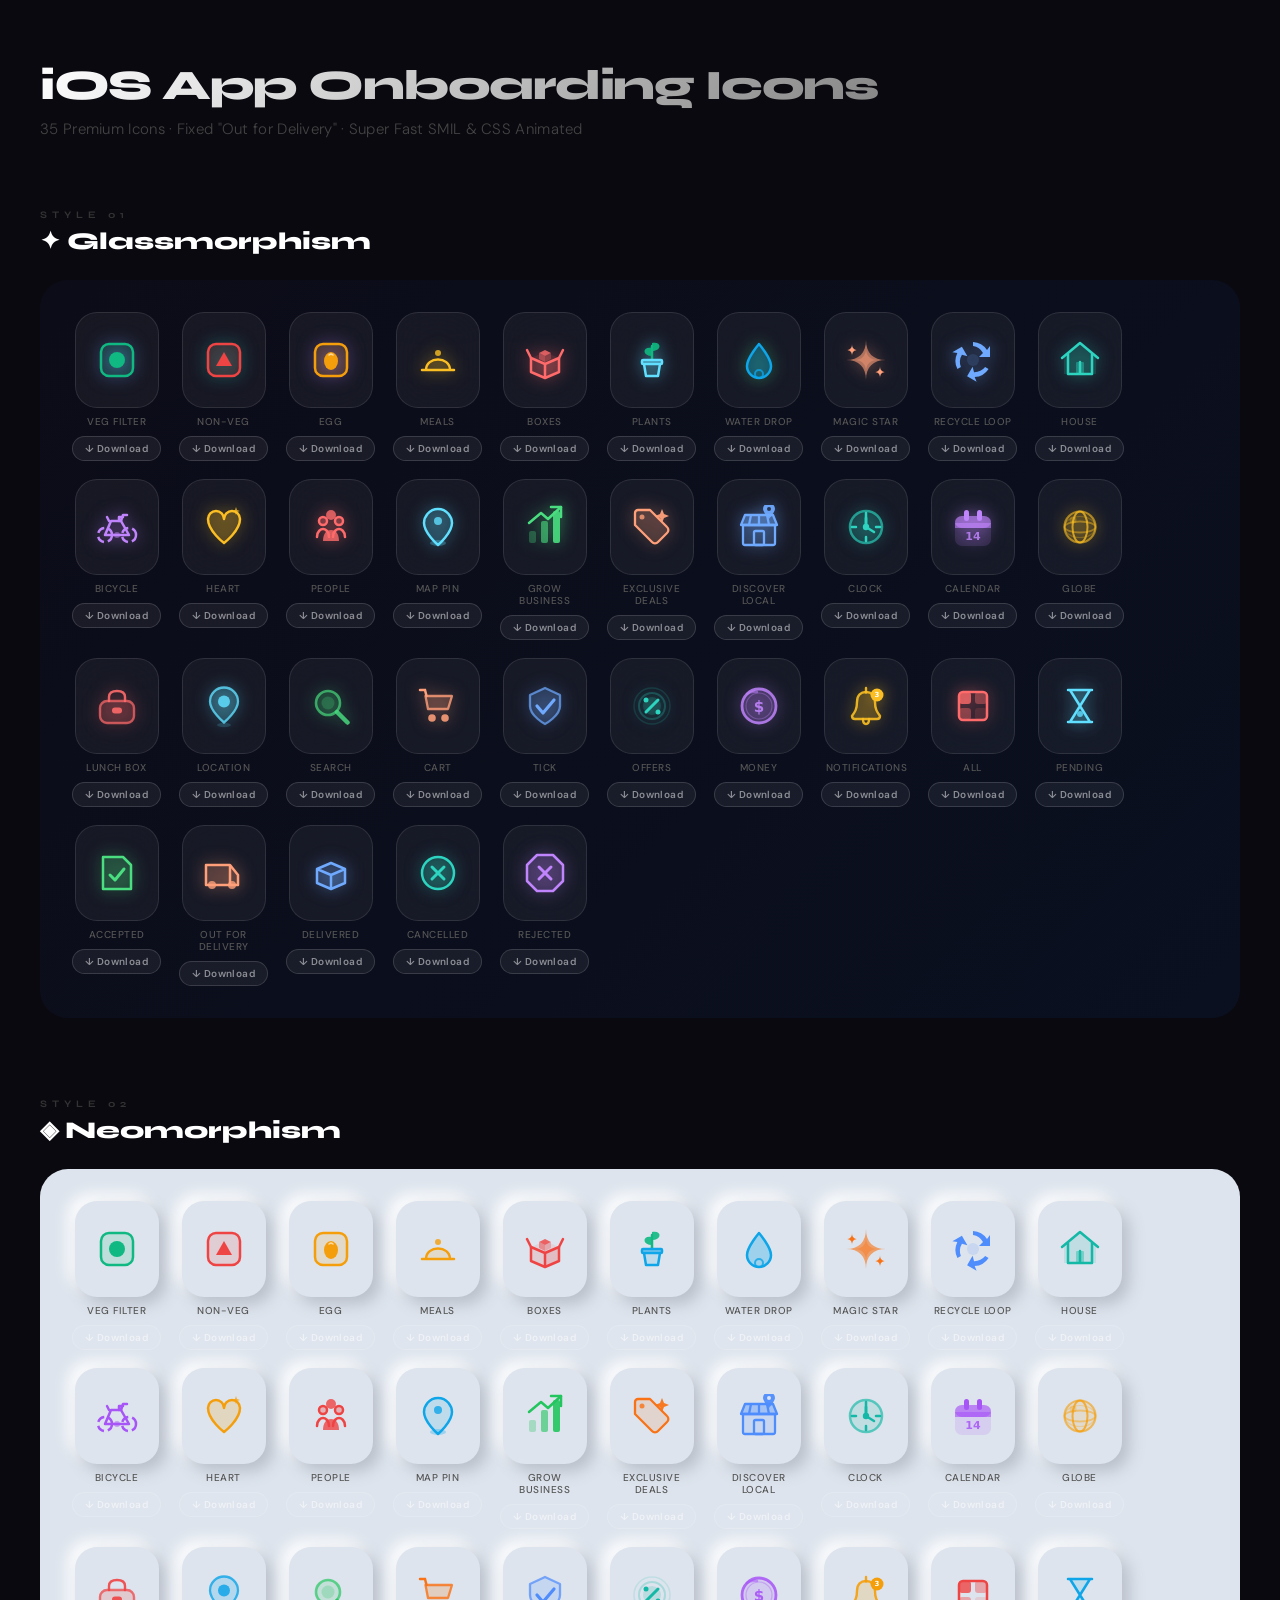
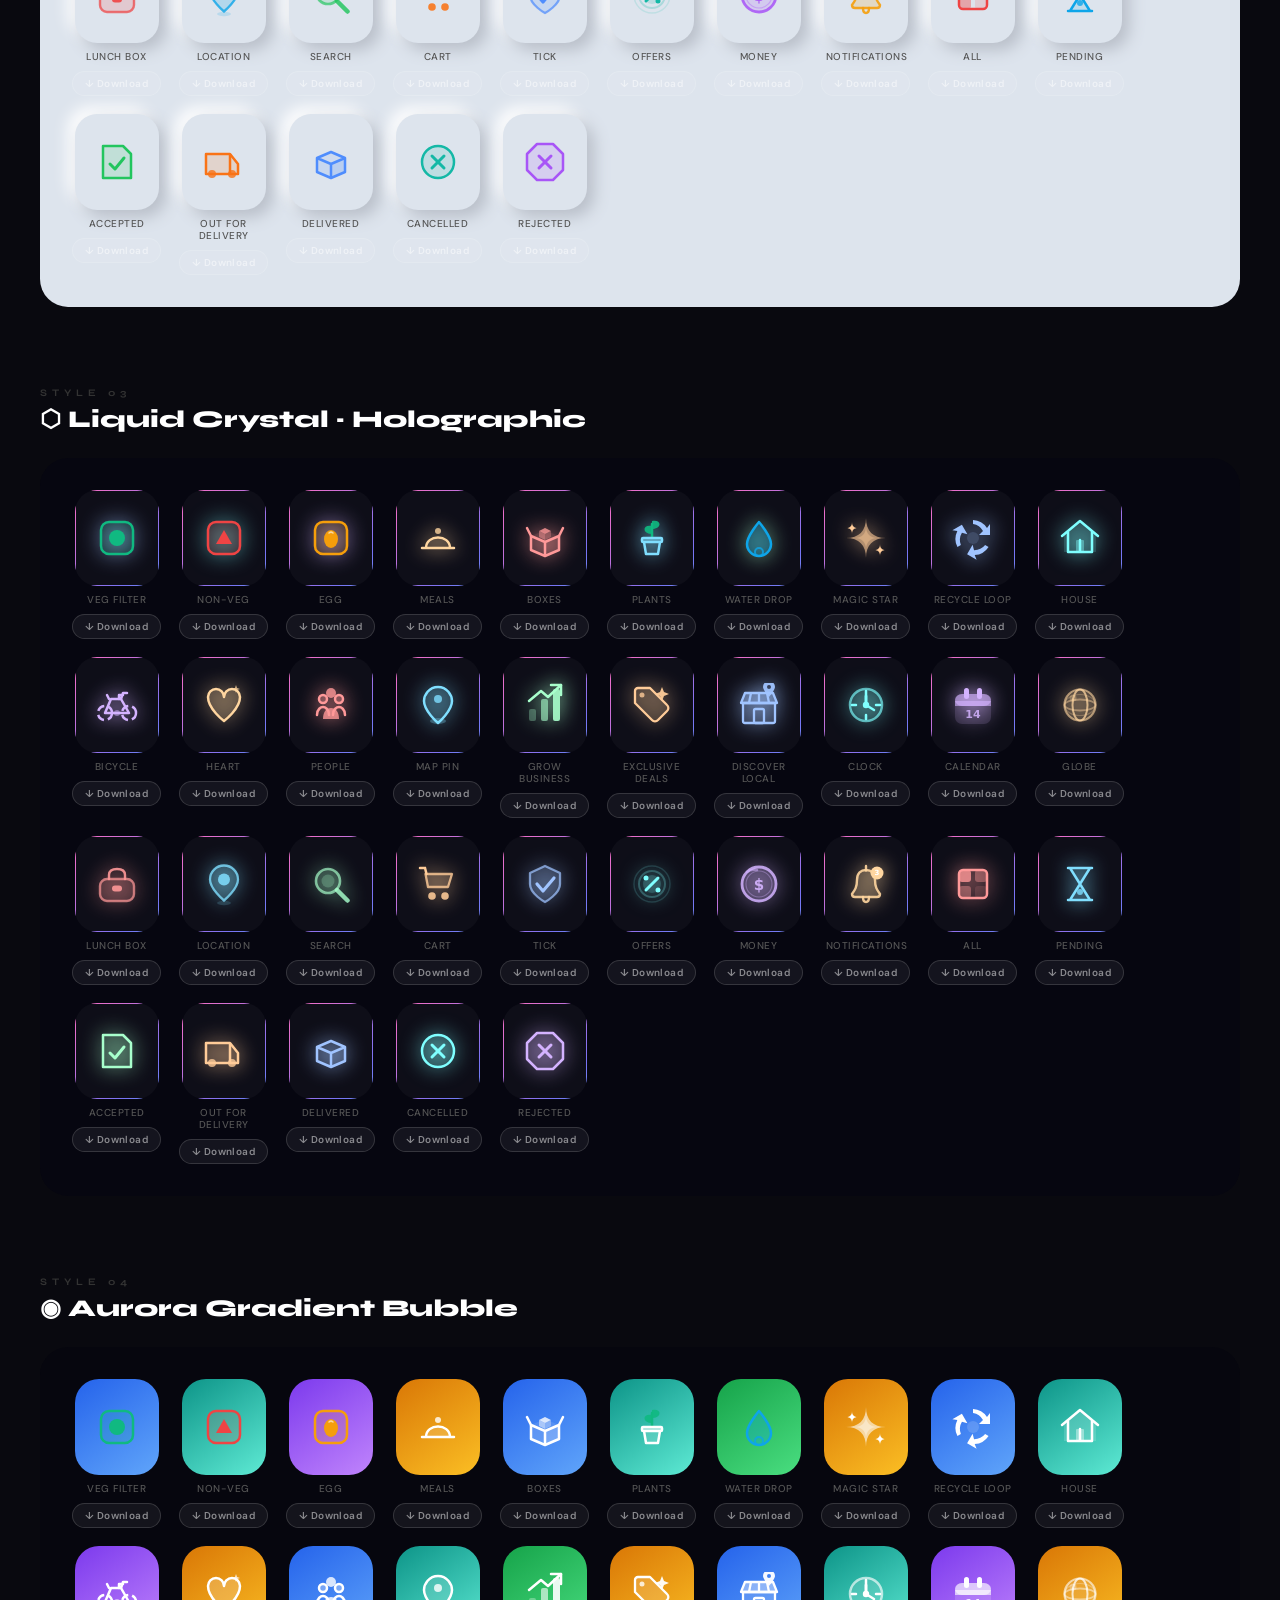
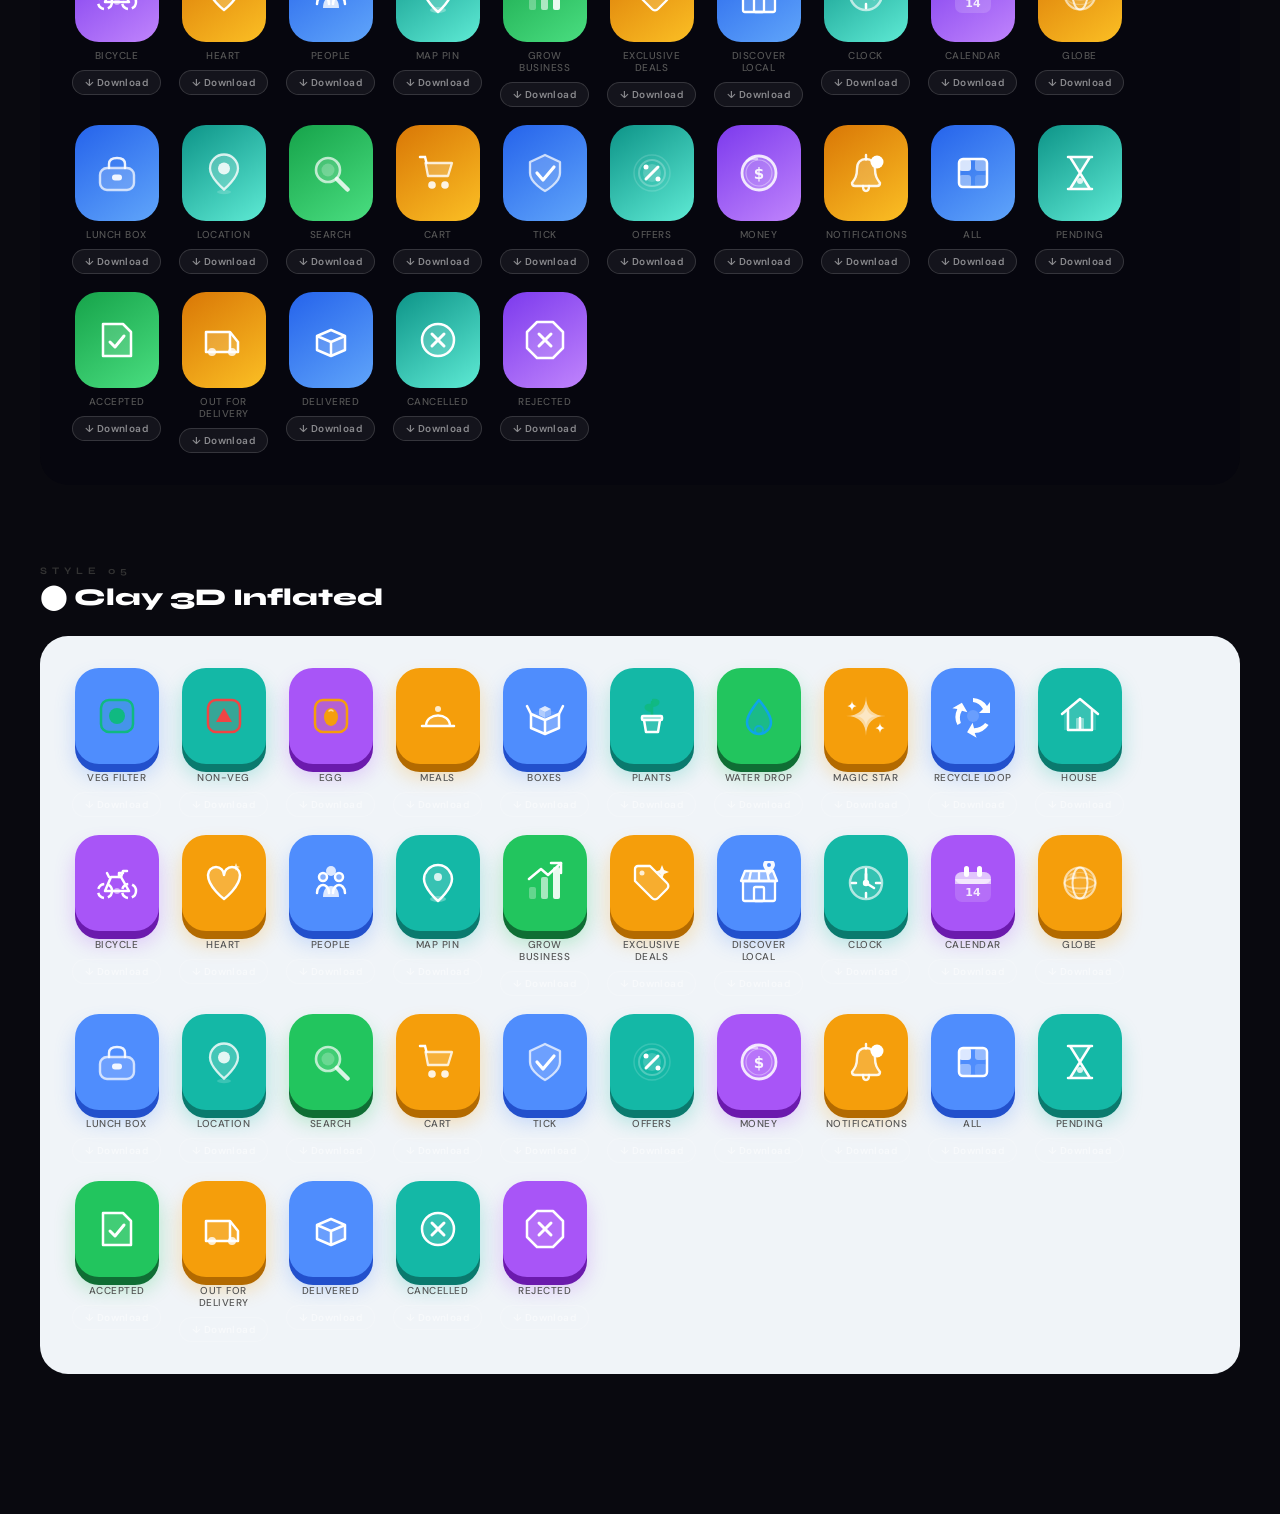
==== commit 0f9efdaa: "added7 new status icons" ====
--- a/index.html
+++ b/index.html
@@ -17,6 +17,7 @@
 .icon-wrap span { font-size: 10px; font-weight: 500; letter-spacing: 0.5px; color: #555; text-transform: uppercase; text-align: center; max-width: 80px; line-height: 1.2; }
 .ico { width: 44px; height: 44px; display: block; }
 
+/* Tooltip & Download Button Styles */
 .dl-wrap { position: relative; display: flex; justify-content: center; }
 .dl-btn { padding: 5px 12px; border-radius: 20px; border: 1px solid rgba(255,255,255,0.14); background: rgba(255,255,255,0.06); color: rgba(255,255,255,0.5); font-size: 10px; font-weight: 600; letter-spacing: 0.4px; cursor: pointer; transition: all 0.2s ease; font-family: 'DM Sans', sans-serif; }
 .dl-btn:hover, .dl-btn.active { background: rgba(79,141,253,0.22); border-color: rgba(79,141,253,0.5); color: #8bbfff; transform: translateY(-1px); }
@@ -27,9 +28,8 @@
 .dl-row label { font-size: 9px; color: #888; text-transform: uppercase; font-weight: 700; }
 .dl-row select { background: rgba(255,255,255,0.06); color: #fff; border: 1px solid rgba(255,255,255,0.15); border-radius: 6px; padding: 4px; font-size: 10px; cursor: pointer; }
 .dl-action { background: #4f8dfd; color: #fff; border: none; border-radius: 6px; padding: 7px; font-size: 11px; font-weight: 600; cursor: pointer; }
-.neo-bg .dl-panel, .clay-bg .dl-panel { background: #fff; border-color: rgba(0,0,0,0.1); color: #333; }
-.neo-bg .dl-row select, .clay-bg .dl-row select { background: #f0f0f0; color: #333; border-color: #ddd; }
-
+
+/* Style Backgrounds */
 .glass-bg { padding: 32px; border-radius: 28px; background: linear-gradient(135deg,#0c0c18,#0a1020); position: relative; overflow: hidden; }
 .glass-card { width:84px; height:96px; border-radius:22px; display:flex; align-items:center; justify-content:center; cursor:pointer; background:rgba(255,255,255,0.05); backdrop-filter:blur(20px); border:1px solid rgba(255,255,255,0.1); transition: 0.3s; }
 .glass-card:hover { transform:translateY(-7px); background:rgba(255,255,255,0.1); border-color:rgba(255,255,255,0.3); }
@@ -86,6 +86,7 @@
 @keyframes popUp { 0%,100% {transform:translateY(0)} 50% {transform:translateY(-4px)} }
 @keyframes barGrow { 0%, 100% { transform: scaleY(1); } 50% { transform: scaleY(1.4); } }
 @keyframes swing { 0%, 100% { transform: rotate(0); } 50% { transform: rotate(15deg); } }
+@keyframes bounce { 0%, 100% { transform: translateY(0); } 50% { transform: translateY(-5px); } }
 @keyframes pinBounceOld { 0%{transform:translateY(0) scaleY(1)} 25%{transform:translateY(-10px) scaleY(1.05)} 50%{transform:translateY(0) scaleY(0.92)} 70%{transform:translateY(-5px)} 85%{transform:translateY(0) scaleY(0.96)} 100%{transform:translateY(0) scaleY(1)} }
 @keyframes pinShadow { 0%,100% {transform:scale(1); opacity:0.3} 40% {transform:scale(0.6); opacity:0.1} 60% {transform:scale(1.1); opacity:0.4} }
 @keyframes pinJump { 0%,100% {transform:translateY(0) scaleY(1)} 40% {transform:translateY(-8px) scaleY(1.05)} 60% {transform:translateY(2px) scaleY(0.9)} }
@@ -108,7 +109,7 @@
 @keyframes gridBreathe { 0%, 100% { transform: scale(1); opacity: 0.8; } 50% { transform: scale(1.1); opacity: 1; } }
 @keyframes sandFlip { to { transform: rotate(180deg); } }
 @keyframes crossRotate { to { transform: rotate(90deg); } }
-@keyframes boxSlide { 0%, 100% { transform: translateX(0); } 50% { transform: translateX(4px); } }
+@keyframes vanSlide { 0%, 100% { transform: translateX(0); } 50% { transform: translateX(4px); } }
 
 /* Hover states */
 .card-veg:hover .veg-dot { animation: popDot 0.3s ease-in-out infinite; transform-origin: 22px 22px; }
@@ -175,7 +176,7 @@
 .card-all:hover .ico { animation: gridBreathe 0.6s ease infinite; transform-origin: center; }
 .card-pending:hover .ico { animation: sandFlip 1s ease-in-out infinite; transform-origin: center; }
 .card-accepted:hover .ico { animation: popDot 0.4s ease-in-out infinite; transform-origin: center; }
-.card-out:hover .deliv-group { animation: boxSlide 0.4s ease infinite; }
+.card-out:hover .deliv-group { animation: vanSlide 0.4s ease infinite; }
 .card-delivered:hover .deliv-group { animation: popUp 0.4s ease infinite; }
 .card-cancelled:hover .ico { animation: crossRotate 0.5s linear infinite; transform-origin: center; }
 .card-rejected:hover .ico { animation: boxSqueeze 0.3s ease infinite; transform-origin: center; }
@@ -183,7 +184,7 @@
 </head>
 <body>
 <h1 class="page-title">iOS App Onboarding Icons</h1>
-<p class="page-sub">35 Premium Icons · Compiled Showcase · Super Fast SMIL & CSS Animated</p>
+<p class="page-sub">35 Premium Icons · Fixed "Out for Delivery" · Super Fast SMIL & CSS Animated</p>
 <div id="main-container"></div>
 <script>
 const BELL_BODY = `M22 8 C 17 8, 13 11, 13 18 C 13 25, 11 28, 8 32 Q 8 35, 11 35 L 33 35 Q 36 35, 36 32 C 33 28, 31 25, 31 18 C 31 11, 27 8, 22 8 Z`;
@@ -220,11 +221,11 @@
   { name: 'Money', cardClass: 'card-money', svgInner: `<circle cx="22" cy="22" r="17" fill="currentColor" opacity="0.18"/><circle cx="22" cy="22" r="17" fill="none" stroke="currentColor" stroke-width="2.8" opacity="0.85"/><circle cx="22" cy="22" r="13" fill="none" stroke="currentColor" stroke-width="1.2" opacity="0.35"/><text x="22" y="23" text-anchor="middle" dominant-baseline="middle" font-size="15" font-weight="900" fill="currentColor" opacity="0.92" font-family="system-ui,sans-serif">$</text><path class="money-shine" d="M10 10 Q14 7 20 8" fill="none" stroke="currentColor" stroke-width="2.5" stroke-linecap="round" opacity="0.55"/>`, smil: (c) => `<svg xmlns="http://www.w3.org/2000/svg" viewBox="0 0 44 44"><circle cx="22" cy="22" r="17" fill="${c}" opacity="0.18"/><circle cx="22" cy="22" r="17" fill="none" stroke="${c}" stroke-width="2.8" opacity="0.85"/><circle cx="22" cy="22" r="13" fill="none" stroke="${c}" stroke-width="1.2" opacity="0.35"/><text x="22" text-anchor="middle" dominant-baseline="middle" font-size="15" font-weight="900" fill="${c}" opacity="0.92">$<animate attributeName="y" values="23;20;23" dur="0.35s" repeatCount="indefinite"/><animate attributeName="font-size" values="15;18;15" dur="0.35s" repeatCount="indefinite"/></text><path d="M10 10 Q14 7 20 8" fill="none" stroke="${c}" stroke-width="2.5" stroke-linecap="round"><animateTransform attributeName="transform" type="rotate" from="0 22 22" to="360 22 22" dur="0.5s" repeatCount="indefinite"/><animate attributeName="opacity" values="0.55;0.9;0.2;0.9;0.55" dur="0.5s" repeatCount="indefinite"/></path></svg>` },
   { name: 'Notifications', cardClass: 'card-notif', svgInner: `<g class="notif-bell-group"><path class="notif-fill" d="${BELL_BODY}" fill="currentColor" opacity="0.18"/><path d="${BELL_BODY}" fill="none" stroke="currentColor" stroke-width="2.4" stroke-linecap="round" stroke-linejoin="round" opacity="0.9"/><path d="${BELL_CLAPPER}" fill="none" stroke="currentColor" stroke-width="2.4" stroke-linecap="round" opacity="0.9"/><path d="${BELL_STEM}" stroke="currentColor" stroke-width="2.4" stroke-linecap="round" opacity="0.9"/></g><circle class="notif-badge" cx="33" cy="11" r="6.5" fill="currentColor"/><text x="33" y="11.5" text-anchor="middle" dominant-baseline="middle" font-size="7" font-weight="900" fill="#fff" font-family="system-ui,sans-serif">3</text>`, smil: (c) => `<svg xmlns="http://www.w3.org/2000/svg" viewBox="0 0 44 44"><g><animateTransform attributeName="transform" type="rotate" values="0 22 8;-15 22 8;15 22 8;0 22 8" dur="0.6s" repeatCount="indefinite"/><path d="${BELL_BODY}" fill="${c}" opacity="0.2"/><path d="${BELL_BODY}" fill="none" stroke="${c}" stroke-width="2.4" stroke-linecap="round" stroke-linejoin="round"/><path d="${BELL_CLAPPER}" fill="none" stroke="${c}" stroke-width="2.4" stroke-linecap="round"/></g><circle cx="33" cy="11" r="6.5" fill="${c}"><animate attributeName="r" values="6.5;8;6.5" dur="0.6s" repeatCount="indefinite"/></circle><text x="33" y="11.5" text-anchor="middle" dominant-baseline="middle" font-size="7" font-weight="900" fill="#fff" font-family="system-ui,sans-serif">3</text></svg>` },
 
-  /* NEW ICONS */
+  /* FIX: "Out for Delivery" Van Redesign (No Morphing) */
   { name: 'All', cardClass: 'card-all', svgInner: `<g class="grid-group"><rect x="8" y="8" width="12" height="12" rx="3" fill="currentColor" opacity="0.8"/><rect x="24" y="8" width="12" height="12" rx="3" fill="currentColor" opacity="0.4"/><rect x="8" y="24" width="12" height="12" rx="3" fill="currentColor" opacity="0.4"/><rect x="24" y="24" width="12" height="12" rx="3" fill="currentColor" opacity="0.15"/><rect x="8" y="8" width="28" height="28" fill="none" stroke="currentColor" stroke-width="2.5" rx="4"/></g>`, smil: (c) => `<svg xmlns="http://www.w3.org/2000/svg" viewBox="0 0 44 44"><g><animateTransform attributeName="transform" type="scale" values="1;1.05;1" dur="1s" repeatCount="indefinite" additive="sum"/><rect x="8" y="8" width="12" height="12" rx="3" fill="${c}" opacity="0.8"/><rect x="24" y="8" width="12" height="12" rx="3" fill="${c}" opacity="0.4"/><rect x="8" y="24" width="12" height="12" rx="3" fill="${c}" opacity="0.4"/><rect x="24" y="24" width="12" height="12" rx="3" fill="${c}" opacity="0.15"/><rect x="8" y="8" width="28" height="28" fill="none" stroke="${c}" stroke-width="2.5" rx="4"/></g></svg>` },
   { name: 'Pending', cardClass: 'card-pending', svgInner: `<path d="M 12 6 H 32 L 22 22 L 32 38 H 12 L 22 22 Z" fill="currentColor" opacity="0.15"/><path d="M 10 6 H 34 M 10 38 H 34 M 12 6 L 22 22 L 12 38 M 32 6 L 22 22 L 32 38" fill="none" stroke="currentColor" stroke-width="2.5" stroke-linecap="round" stroke-linejoin="round"/><circle cx="22" cy="30" r="3" fill="currentColor" opacity="0.8"/>`, smil: (c) => `<svg xmlns="http://www.w3.org/2000/svg" viewBox="0 0 44 44"><g><animateTransform attributeName="transform" type="rotate" values="0 22 22;180 22 22" dur="1.5s" repeatCount="indefinite"/><path d="M 12 6 H 32 L 22 22 L 32 38 H 12 L 22 22 Z" fill="${c}" opacity="0.15"/><path d="M 10 6 H 34 M 10 38 H 34 M 12 6 L 22 22 L 12 38 M 32 6 L 22 22 L 32 38" fill="none" stroke="${c}" stroke-width="2.5" stroke-linecap="round" stroke-linejoin="round"/><circle cx="22" cy="30" r="3" fill="${c}" opacity="0.8"><animate attributeName="cy" values="12;30;12" dur="1s" repeatCount="indefinite"/></circle></g></svg>` },
   { name: 'Accepted', cardClass: 'card-accepted', svgInner: `<path d="M 8 6 H 28 L 36 14 V 38 H 8 Z" fill="currentColor" opacity="0.15"/><path d="M 8 6 H 28 L 36 14 V 38 H 8 Z" fill="none" stroke="currentColor" stroke-width="2.5" stroke-linejoin="round"/><polyline points="15,24 20,29 29,18" fill="none" stroke="currentColor" stroke-width="3" stroke-linecap="round" stroke-linejoin="round"/>`, smil: (c) => `<svg xmlns="http://www.w3.org/2000/svg" viewBox="0 0 44 44"><g><path d="M 8 6 H 28 L 36 14 V 38 H 8 Z" fill="${c}" opacity="0.15"/><path d="M 8 6 H 28 L 36 14 V 38 H 8 Z" fill="none" stroke="${c}" stroke-width="2.5" stroke-linejoin="round"/><polyline points="15,24 20,29 29,18" fill="none" stroke="${c}" stroke-width="3" stroke-linecap="round" stroke-linejoin="round"><animate attributeName="stroke-dashoffset" values="40;0" dur="0.4s" repeatCount="indefinite" stroke-dasharray="40"/></polyline></g></svg>` },
-  { name: 'Out for Delivery', cardClass: 'card-out', svgInner: `<g class="deliv-group"><path d="M 4 28 H 32 L 40 38 H 12 Z" fill="currentColor" opacity="0.15"/><path d="M 4 28 H 32 L 40 38 H 12 Z" fill="none" stroke="currentColor" stroke-width="2.5" stroke-linejoin="round"/><path d="M 32 28 V 18 H 12 V 28" fill="none" stroke="currentColor" stroke-width="2.5" stroke-linecap="round"/><circle cx="16" cy="38" r="4" fill="currentColor" opacity="0.8"/><circle cx="34" cy="38" r="4" fill="currentColor" opacity="0.8"/></g>`, smil: (c) => `<svg xmlns="http://www.w3.org/2000/svg" viewBox="0 0 44 44"><g><animateTransform attributeName="transform" type="translate" values="0,0;3,0;0,0" dur="0.6s" repeatCount="indefinite"/><path d="M 4 28 H 32 L 40 38 H 12 Z" fill="${c}" opacity="0.15"/><path d="M 4 28 H 32 L 40 38 H 12 Z" fill="none" stroke="${c}" stroke-width="2.5" stroke-linejoin="round"/><path d="M 32 28 V 18 H 12 V 28" fill="none" stroke="${c}" stroke-width="2.5" stroke-linecap="round"/><circle cx="16" cy="38" r="4" fill="${c}" opacity="0.8"/><circle cx="34" cy="38" r="4" fill="${c}" opacity="0.8"/></g></svg>` },
+  { name: 'Out for Delivery', cardClass: 'card-out', svgInner: `<g class="deliv-group"><path d="M4 14 H28 L36 24 V34 H4 Z" fill="currentColor" opacity="0.15"/><path d="M4 14 H28 L36 24 V34 H4 Z" fill="none" stroke="currentColor" stroke-width="2.5" stroke-linejoin="round"/><line x1="28" y1="14" x2="28" y2="34" stroke="currentColor" stroke-width="2.5"/><circle cx="10" cy="34" r="4" fill="currentColor" opacity="0.8"/><circle cx="30" cy="34" r="4" fill="currentColor" opacity="0.8"/></g>`, smil: (c) => `<svg xmlns="http://www.w3.org/2000/svg" viewBox="0 0 44 44"><g><animateTransform attributeName="transform" type="translate" values="0,0;3,0;0,0" dur="0.6s" repeatCount="indefinite"/><path d="M4 14 H28 L36 24 V34 H4 Z" fill="${c}" opacity="0.15"/><path d="M4 14 H28 L36 24 V34 H4 Z" fill="none" stroke="${c}" stroke-width="2.5" stroke-linejoin="round"/><line x1="28" y1="14" x2="28" y2="34" stroke="${c}" stroke-width="2.5"/><circle cx="10" cy="34" r="4" fill="${c}" opacity="0.8"/><circle cx="30" cy="34" r="4" fill="${c}" opacity="0.8"/></g></svg>` },
   { name: 'Delivered', cardClass: 'card-delivered', svgInner: `<g class="deliv-group"><path d="M 8 18 L 22 12 L 36 18 L 22 24 Z" fill="currentColor" opacity="0.1"/><path d="M 8 18 V 32 L 22 38 V 24 Z" fill="currentColor" opacity="0.15"/><path d="M 36 18 V 32 L 22 38 V 24 Z" fill="currentColor" opacity="0.25"/><path d="M 8 18 L 22 24 L 36 18 M 22 24 V 38 M 8 18 V 32 L 22 38 L 36 32 V 18 L 22 12 Z" fill="none" stroke="currentColor" stroke-width="2.5" stroke-linejoin="round"/></g>`, smil: (c) => `<svg xmlns="http://www.w3.org/2000/svg" viewBox="0 0 44 44"><g><animateTransform attributeName="transform" type="translate" values="0,0;0,-4;0,0" dur="0.8s" repeatCount="indefinite"/><path d="M 8 18 L 22 12 L 36 18 L 22 24 Z" fill="${c}" opacity="0.1"/><path d="M 8 18 V 32 L 22 38 V 24 Z" fill="${c}" opacity="0.15"/><path d="M 36 18 V 32 L 22 38 V 24 Z" fill="${c}" opacity="0.25"/><path d="M 8 18 L 22 24 L 36 18 M 22 24 V 38 M 8 18 V 32 L 22 38 L 36 32 V 18 L 22 12 Z" fill="none" stroke="${c}" stroke-width="2.5" stroke-linejoin="round"/></g></svg>` },
   { name: 'Cancelled', cardClass: 'card-cancelled', svgInner: `<circle cx="22" cy="22" r="16" fill="currentColor" opacity="0.15"/><circle cx="22" cy="22" r="16" fill="none" stroke="currentColor" stroke-width="2.5"/><line x1="16" y1="16" x2="28" y2="28" stroke="currentColor" stroke-width="3" stroke-linecap="round"/><line x1="28" y1="16" x2="16" y2="28" stroke="currentColor" stroke-width="3" stroke-linecap="round"/>`, smil: (c) => `<svg xmlns="http://www.w3.org/2000/svg" viewBox="0 0 44 44"><g><animateTransform attributeName="transform" type="rotate" values="0 22 22;90 22 22" dur="0.4s" repeatCount="indefinite"/><circle cx="22" cy="22" r="16" fill="${c}" opacity="0.15"/><circle cx="22" cy="22" r="16" fill="none" stroke="${c}" stroke-width="2.5"/><line x1="16" y1="16" x2="28" y2="28" stroke="${c}" stroke-width="3" stroke-linecap="round"/><line x1="28" y1="16" x2="16" y2="28" stroke="${c}" stroke-width="3" stroke-linecap="round"/></g></svg>` },
   { name: 'Rejected', cardClass: 'card-rejected', svgInner: `<path d="M 14 4 H 30 L 40 14 V 30 L 30 40 H 14 L 4 30 V 14 Z" fill="currentColor" opacity="0.15"/><path d="M 14 4 H 30 L 40 14 V 30 L 30 40 H 14 L 4 30 V 14 Z" fill="none" stroke="currentColor" stroke-width="2.5" stroke-linejoin="round"/><line x1="16" y1="16" x2="28" y2="28" stroke="currentColor" stroke-width="3" stroke-linecap="round"/><line x1="28" y1="16" x2="16" y2="28" stroke="currentColor" stroke-width="3" stroke-linecap="round"/>`, smil: (c) => `<svg xmlns="http://www.w3.org/2000/svg" viewBox="0 0 44 44"><g><animateTransform attributeName="transform" type="scale" values="1;0.95;1" dur="0.3s" repeatCount="indefinite" additive="sum"/><path d="M 14 4 H 30 L 40 14 V 30 L 30 40 H 14 L 4 30 V 14 Z" fill="${c}" opacity="0.15"/><path d="M 14 4 H 30 L 40 14 V 30 L 30 40 H 14 L 4 30 V 14 Z" fill="none" stroke="${c}" stroke-width="2.5" stroke-linejoin="round"/><line x1="16" y1="16" x2="28" y2="28" stroke="${c}" stroke-width="3" stroke-linecap="round"/><line x1="28" y1="16" x2="16" y2="28" stroke="${c}" stroke-width="3" stroke-linecap="round"/></g></svg>` }
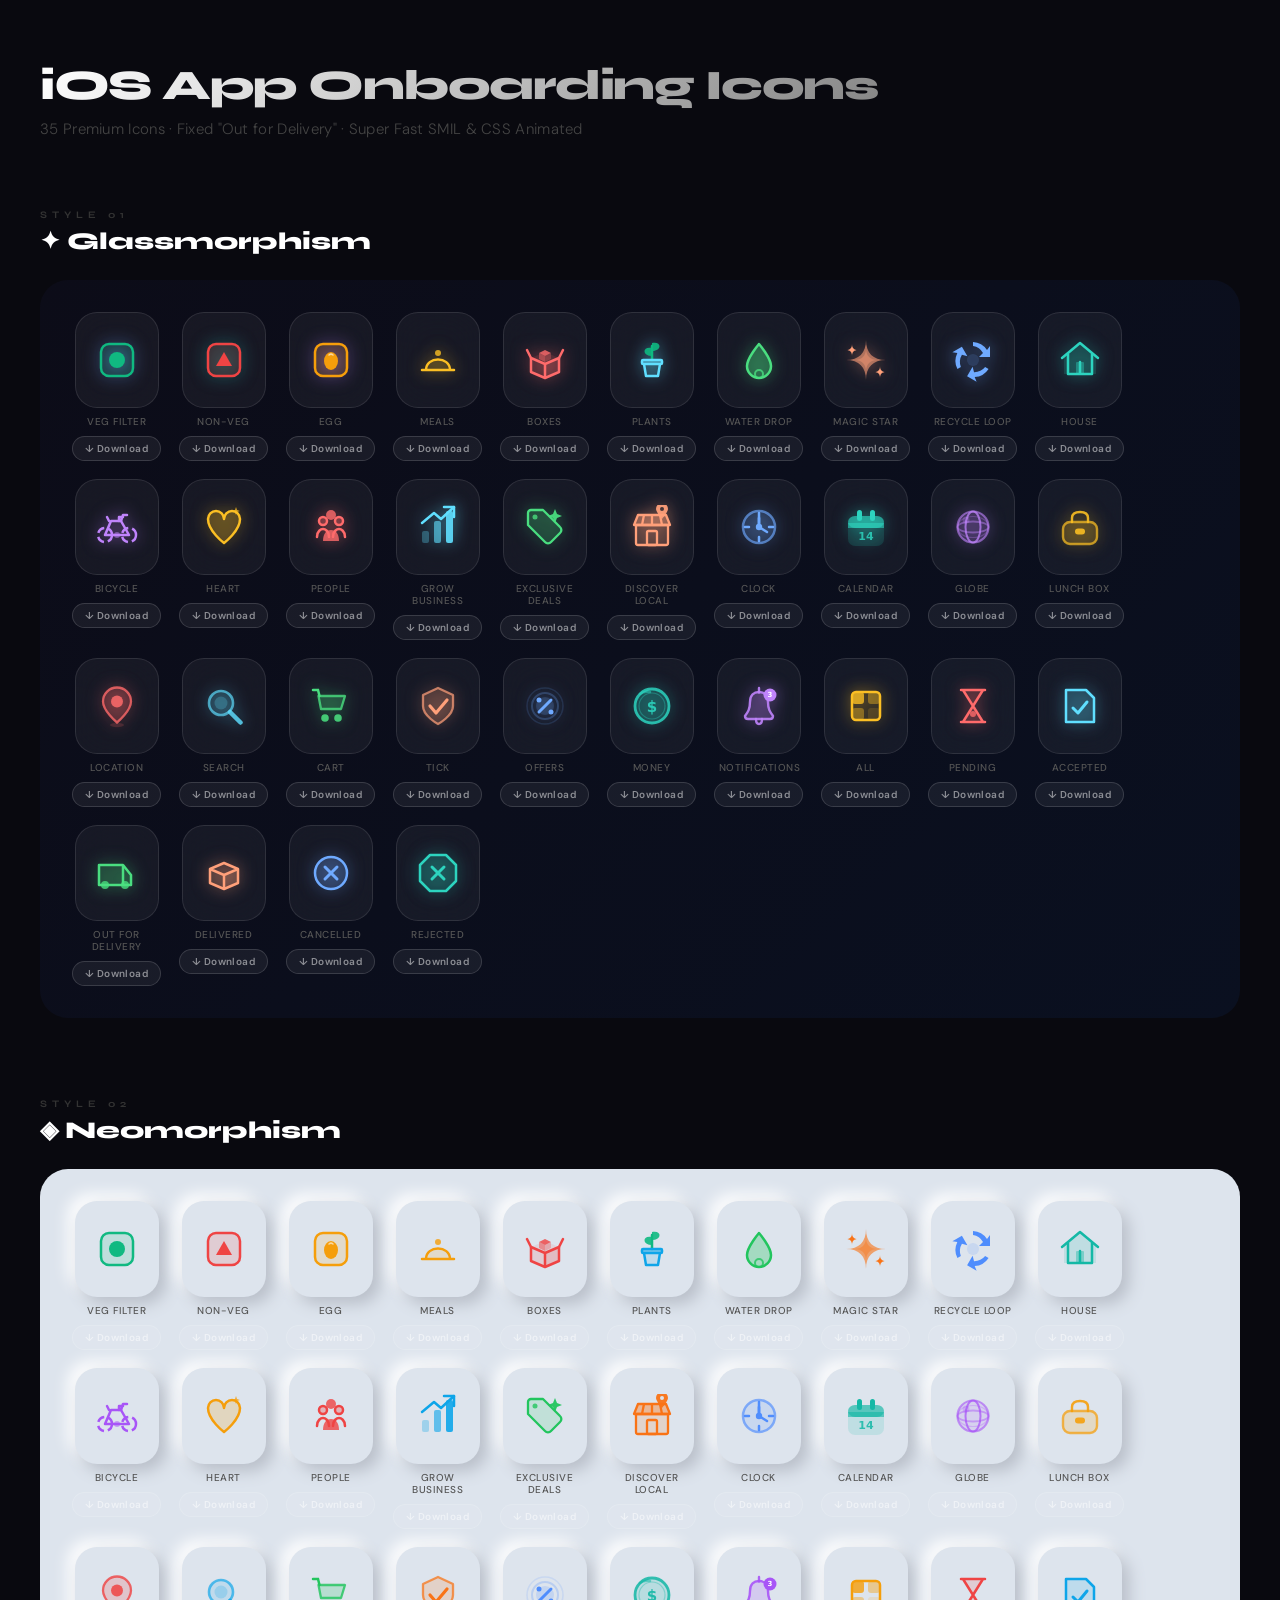
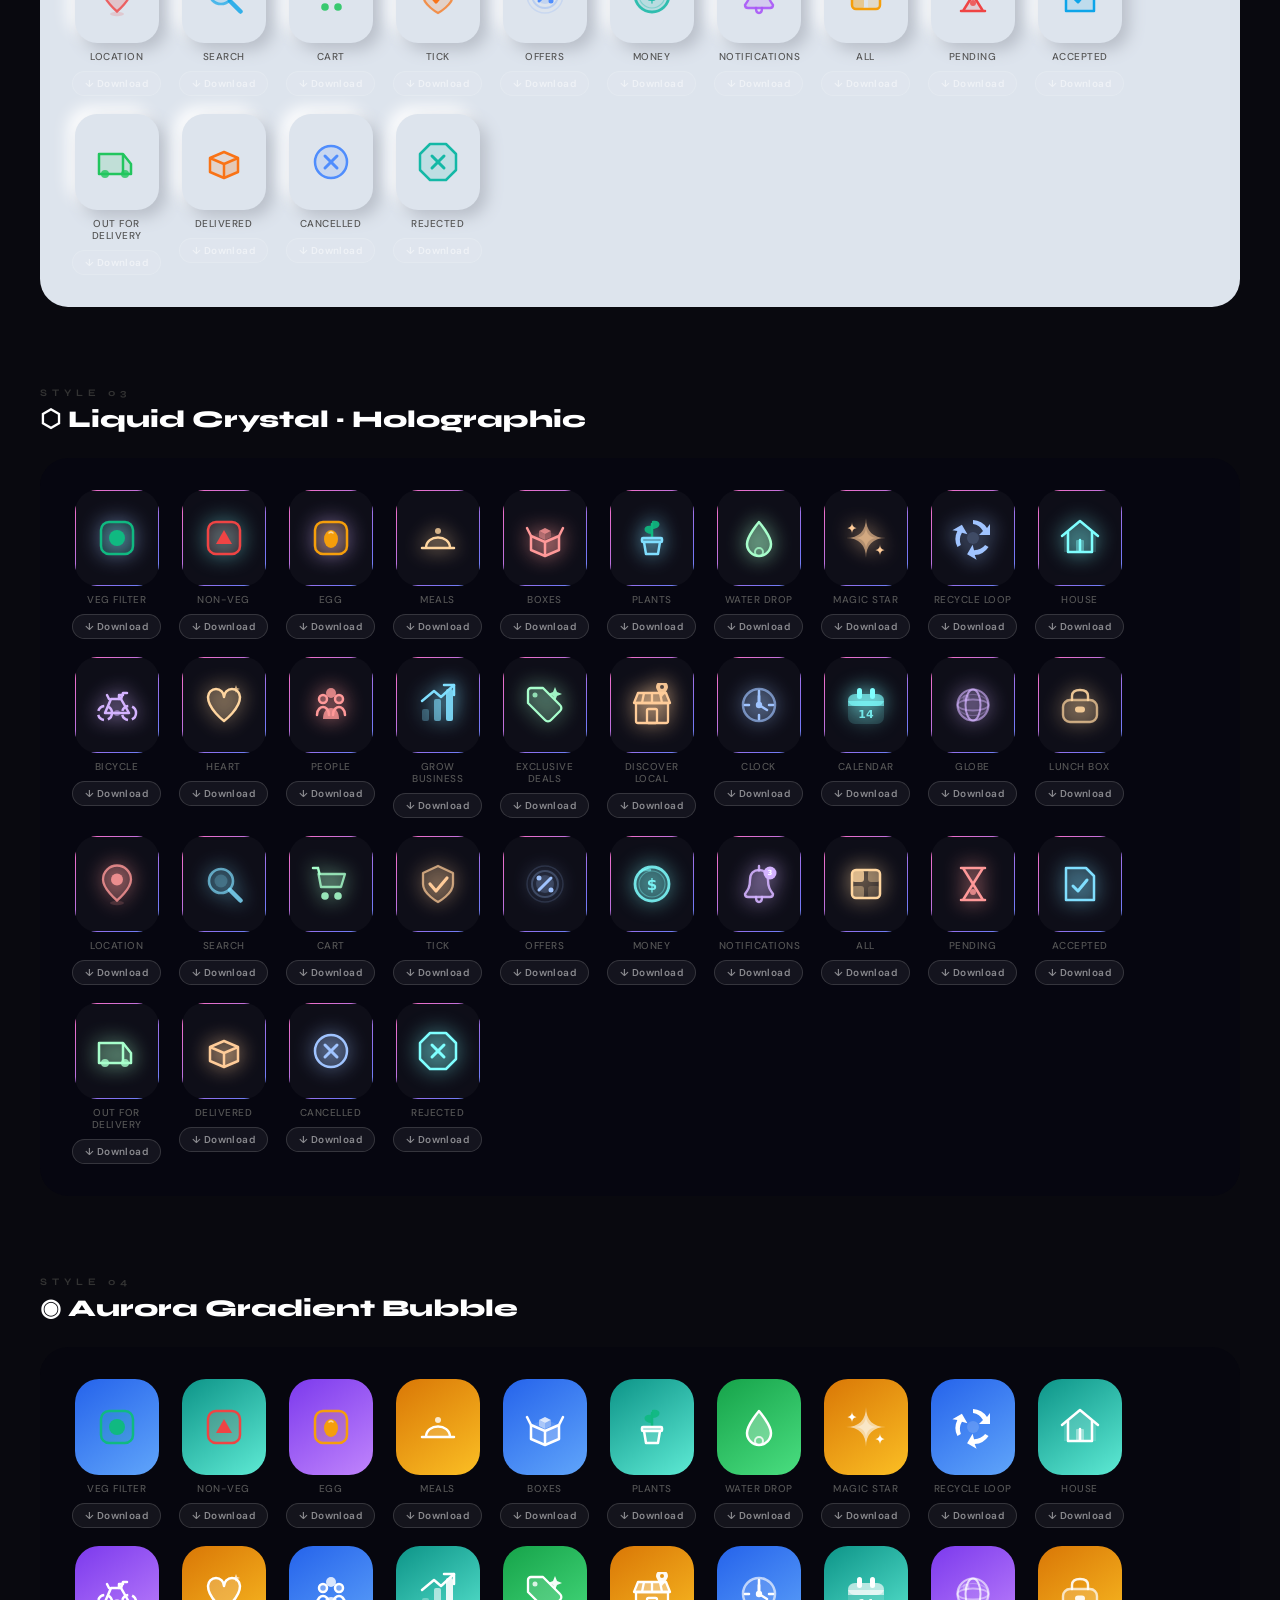
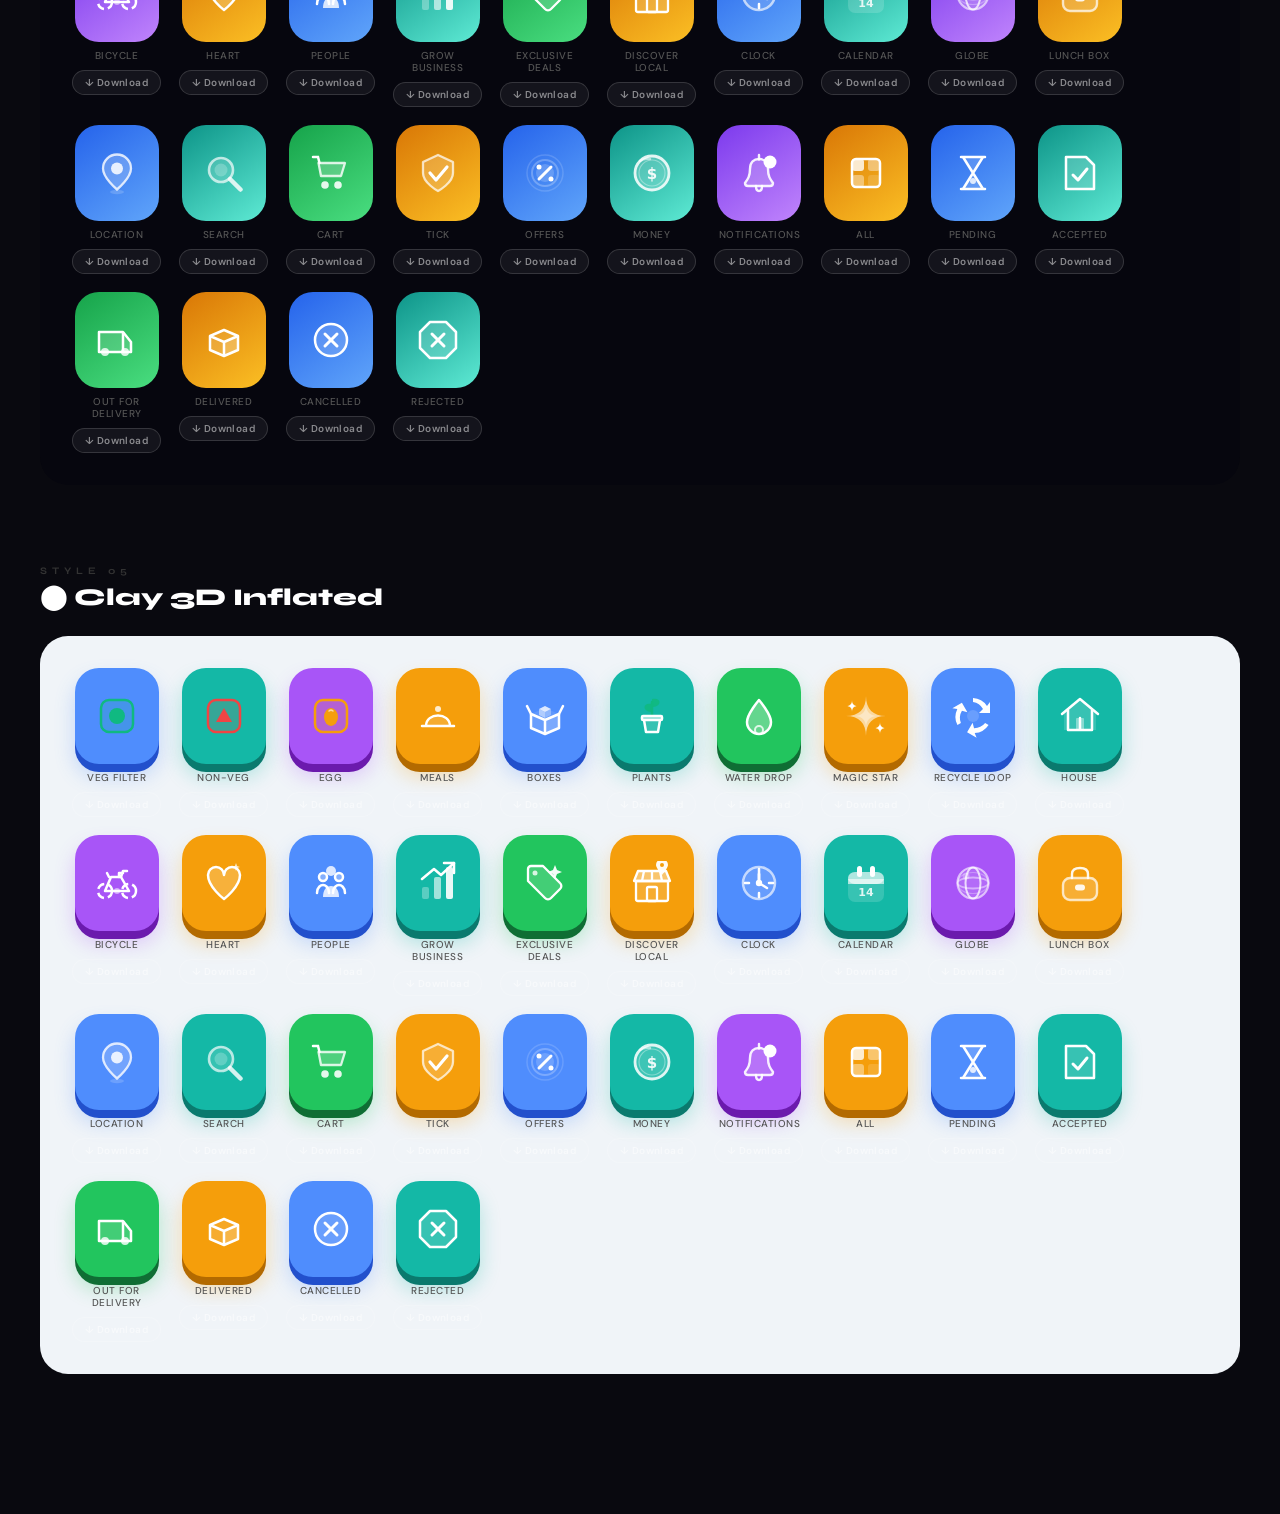
==== commit 864a2454: "Update 'Water Drop' icon to use 'currentColor' for stroke and fill attributes" ====
--- a/index.html
+++ b/index.html
@@ -22,12 +22,20 @@
 .dl-btn { padding: 5px 12px; border-radius: 20px; border: 1px solid rgba(255,255,255,0.14); background: rgba(255,255,255,0.06); color: rgba(255,255,255,0.5); font-size: 10px; font-weight: 600; letter-spacing: 0.4px; cursor: pointer; transition: all 0.2s ease; font-family: 'DM Sans', sans-serif; }
 .dl-btn:hover, .dl-btn.active { background: rgba(79,141,253,0.22); border-color: rgba(79,141,253,0.5); color: #8bbfff; transform: translateY(-1px); }
 .dl-btn.done { background: rgba(34,197,94,0.18); border-color: rgba(34,197,94,0.45); color: #4ade80; }
-.dl-panel { position: absolute; bottom: calc(100% + 10px); background: #15151e; border: 1px solid rgba(255,255,255,0.12); border-radius: 12px; padding: 12px; display: flex; flex-direction: column; gap: 10px; opacity: 0; visibility: hidden; transform: translateY(10px); transition: all 0.25s cubic-bezier(0.34, 1.56, 0.64, 1); box-shadow: 0 12px 30px rgba(0,0,0,0.6); z-index: 100; min-width: 145px; }
+.dl-panel { position: fixed; background: #15151e; border: 1px solid rgba(255,255,255,0.12); border-radius: 12px; padding: 12px; display: flex; flex-direction: column; gap: 10px; opacity: 0; visibility: hidden; transform: translateY(6px); transition: opacity 0.25s cubic-bezier(0.34, 1.56, 0.64, 1), transform 0.25s cubic-bezier(0.34, 1.56, 0.64, 1), visibility 0.25s; box-shadow: 0 12px 30px rgba(0,0,0,0.6); z-index: 9999; min-width: 145px; }
 .dl-panel.show { opacity: 1; visibility: visible; transform: translateY(0); }
 .dl-row { display: flex; justify-content: space-between; align-items: center; gap: 12px; }
 .dl-row label { font-size: 9px; color: #888; text-transform: uppercase; font-weight: 700; }
 .dl-row select { background: rgba(255,255,255,0.06); color: #fff; border: 1px solid rgba(255,255,255,0.15); border-radius: 6px; padding: 4px; font-size: 10px; cursor: pointer; }
 .dl-action { background: #4f8dfd; color: #fff; border: none; border-radius: 6px; padding: 7px; font-size: 11px; font-weight: 600; cursor: pointer; }
+.dl-preview { display: flex; justify-content: center; align-items: center; background: rgba(255,255,255,0.04); border-radius: 10px; padding: 14px; margin-bottom: 2px; transition: background 0.2s ease; }
+.preview-svg { width: 52px; height: 52px; stroke-width: 2; stroke-linecap: round; stroke-linejoin: round; fill: none; transition: color 0.2s ease; }
+.dl-row.color-row { flex-direction: column; align-items: flex-start; gap: 6px; }
+.color-swatches { display: flex; flex-wrap: wrap; gap: 5px; }
+.color-swatch { width: 18px; height: 18px; border-radius: 50%; cursor: pointer; border: 2px solid transparent; transition: transform 0.15s ease, border-color 0.15s ease; flex-shrink: 0; }
+.color-swatch[data-hex="#FFFFFF"] { border-color: rgba(255,255,255,0.3); }
+.color-swatch:hover { transform: scale(1.2); }
+.color-swatch.selected { border-color: #fff; transform: scale(1.15); box-shadow: 0 0 0 1px rgba(255,255,255,0.3); }
 
 /* Style Backgrounds */
 .glass-bg { padding: 32px; border-radius: 28px; background: linear-gradient(135deg,#0c0c18,#0a1020); position: relative; overflow: hidden; }
@@ -198,14 +206,13 @@
   { name: 'Meals', cardClass: 'card-meals', svgInner: `<g class="meal-steam" opacity="0"><path d="M 18 20 C 16 16 20 14 18 10 M 26 20 C 24 16 28 14 26 10" fill="none" stroke="currentColor" stroke-width="2" stroke-linecap="round"/></g><g class="meal-dome"><path d="M 10 32 C 10 18 34 18 34 32" fill="currentColor" opacity="0.15"/><path d="M 10 32 C 10 18 34 18 34 32" fill="none" stroke="currentColor" stroke-width="2.5" stroke-linejoin="round"/><circle cx="22" cy="15" r="3" fill="currentColor" opacity="0.8"/></g><path d="M 6 32 L 38 32" stroke="currentColor" stroke-width="2.5" stroke-linecap="round"/>`, smil: (c) => `<svg xmlns="http://www.w3.org/2000/svg" viewBox="0 0 44 44"><g opacity="0"><animate attributeName="opacity" values="0;0.8;0" dur="0.8s" repeatCount="indefinite"/><animateTransform attributeName="transform" type="translate" values="0,2;0,-2;0,2" dur="0.8s" repeatCount="indefinite"/><path d="M 18 20 C 16 16 20 14 18 10 M 26 20 C 24 16 28 14 26 10" fill="none" stroke="${c}" stroke-width="2" stroke-linecap="round"/></g><g><animateTransform attributeName="transform" type="translate" values="0,0;0,-4;0,0" dur="0.8s" repeatCount="indefinite"/><path d="M 10 32 C 10 18 34 18 34 32" fill="${c}" opacity="0.15"/><path d="M 10 32 C 10 18 34 18 34 32" fill="none" stroke="${c}" stroke-width="2.5" stroke-linejoin="round"/><circle cx="22" cy="15" r="3" fill="${c}" opacity="0.8"/></g><path d="M 6 32 L 38 32" stroke="${c}" stroke-width="2.5" stroke-linecap="round"/></svg>` },
   { name: 'Boxes', cardClass: 'card-boxes', svgInner: `<g class="box-group"><path class="box-flap-l" d="M 8 20 L 4 12" stroke="currentColor" stroke-width="2.5" stroke-linecap="round"/><path class="box-flap-r" d="M 36 20 L 40 12" stroke="currentColor" stroke-width="2.5" stroke-linecap="round"/><path d="M 8 20 L 22 14 L 36 20 L 22 26 Z" fill="currentColor" opacity="0.1"/><g class="box-item"><path d="M 16 15 L 22 12 L 28 15 L 22 18 Z" fill="currentColor" opacity="0.8"/><path d="M 16 15 L 22 18 V 24 L 16 21 Z" fill="currentColor" opacity="0.5"/><path d="M 28 15 L 22 18 V 24 L 28 21 Z" fill="currentColor" opacity="0.3"/></g><path d="M 8 20 L 22 26 V 40 L 8 34 Z" fill="currentColor" opacity="0.15"/><path d="M 36 20 L 22 26 V 40 L 36 34 Z" fill="currentColor" opacity="0.25"/><path d="M 8 20 L 22 26 L 36 20 M 22 26 V 40 M 8 20 V 34 L 22 40 L 36 34 V 20" fill="none" stroke="currentColor" stroke-width="2.5" stroke-linejoin="round"/></g>`, smil: (c) => `<svg xmlns="http://www.w3.org/2000/svg" viewBox="0 0 44 44"><g><animateTransform attributeName="transform" type="translate" values="0,0;0,-3;0,0" dur="0.6s" repeatCount="indefinite"/><path d="M 8 20 L 4 12" stroke="${c}" stroke-width="2.5" stroke-linecap="round"><animateTransform attributeName="transform" type="rotate" values="0 8 20;-15 8 20;0 8 20" dur="0.6s" repeatCount="indefinite"/></path><path d="M 36 20 L 40 12" stroke="${c}" stroke-width="2.5" stroke-linecap="round"><animateTransform attributeName="transform" type="rotate" values="0 36 20;15 36 20;0 36 20" dur="0.6s" repeatCount="indefinite"/></path><path d="M 8 20 L 22 14 L 36 20 L 22 26 Z" fill="${c}" opacity="0.1"/><g><animateTransform attributeName="transform" type="translate" values="0,0;0,-6;0,0" dur="0.6s" repeatCount="indefinite"/><path d="M 16 15 L 22 12 L 28 15 L 22 18 Z" fill="${c}" opacity="0.8"/><path d="M 16 15 L 22 18 V 24 L 16 21 Z" fill="${c}" opacity="0.5"/><path d="M 28 15 L 22 18 V 24 L 28 21 Z" fill="${c}" opacity="0.3"/></g><path d="M 8 20 L 22 26 V 40 L 8 34 Z" fill="${c}" opacity="0.15"/><path d="M 36 20 L 22 26 V 40 L 36 34 Z" fill="${c}" opacity="0.25"/><path d="M 8 20 L 22 26 L 36 20 M 22 26 V 40 M 8 20 V 34 L 22 40 L 36 34 V 20" fill="none" stroke="${c}" stroke-width="2.5" stroke-linejoin="round"/></g></svg>` },
   { name: 'Plants', cardClass: 'card-plants', svgInner: `<g class="plant-group"><path d="M 22 22 V 8" stroke="#10b981" stroke-width="2.5" stroke-linecap="round"/><path class="plant-leaf-l" d="M 22 18 C 12 18 12 8 22 10 Z" fill="#10b981" opacity="0.9"/><path class="plant-leaf-r" d="M 22 13 C 32 13 32 3 22 5 Z" fill="#10b981" opacity="0.9"/></g><g class="plant-pot"><path d="M 14 26 L 16 38 H 28 L 30 26 Z" fill="currentColor" opacity="0.15"/><rect x="12" y="22" width="20" height="4" rx="1" fill="currentColor" opacity="0.5"/><path d="M 14 26 L 16 38 H 28 L 30 26" fill="none" stroke="currentColor" stroke-width="2.5" stroke-linejoin="round"/><rect x="12" y="22" width="20" height="4" rx="1" fill="none" stroke="currentColor" stroke-width="2.5"/></g>`, smil: (c) => `<svg xmlns="http://www.w3.org/2000/svg" viewBox="0 0 44 44"><g><animateTransform attributeName="transform" type="rotate" values="0 22 26;3 22 26;-2 22 26;0 22 26" dur="0.8s" repeatCount="indefinite"/><path d="M 22 22 V 8" stroke="#10b981" stroke-width="2.5" stroke-linecap="round"/><path d="M 22 18 C 12 18 12 8 22 10 Z" fill="#10b981" opacity="0.9"><animateTransform attributeName="transform" type="scale" values="1;1.1;1" dur="0.8s" repeatCount="indefinite" additive="sum"/></path><path d="M 22 13 C 32 13 32 3 22 5 Z" fill="#10b981" opacity="0.9"><animateTransform attributeName="transform" type="scale" values="1;1.1;1" dur="0.8s" begin="0.1s" repeatCount="indefinite" additive="sum"/></path></g><g><path d="M 14 26 L 16 38 H 28 L 30 26 Z" fill="${c}" opacity="0.15"/><rect x="12" y="22" width="20" height="4" rx="1" fill="${c}" opacity="0.5"/><path d="M 14 26 L 16 38 H 28 L 30 26" fill="none" stroke="${c}" stroke-width="2.5" stroke-linejoin="round"/><rect x="12" y="22" width="20" height="4" rx="1" fill="none" stroke="${c}" stroke-width="2.5"/></g></svg>` },
-  { name: 'Water Drop', cardClass: 'card-drop', svgInner: `<circle class="drop-ripple" cx="22" cy="36" r="4" fill="none" stroke="#0ea5e9" stroke-width="2" opacity="0.8"/><path class="drop-shape" d="M22 6 C 22 6 10 20 10 28 A 12 12 0 0 0 34 28 C 34 20 22 6 22 6 Z" fill="#0ea5e9" opacity="0.3"/><path class="drop-shape" d="M22 6 C 22 6 10 20 10 28 A 12 12 0 0 0 34 28 C 34 20 22 6 22 6 Z" fill="none" stroke="#0ea5e9" stroke-width="2.5" stroke-linejoin="round"/>`, smil: (c) => `<svg xmlns="http://www.w3.org/2000/svg" viewBox="0 0 44 44"><circle cx="22" cy="36" r="4" fill="none" stroke="#0ea5e9" stroke-width="2"><animate attributeName="r" values="4;16" dur="0.6s" repeatCount="indefinite"/><animate attributeName="opacity" values="0.8;0" dur="0.6s" repeatCount="indefinite"/></circle><g><animateTransform attributeName="transform" type="translate" values="0,-5;0,0;0,2;0,-1;0,0" keyTimes="0;0.3;0.5;0.7;1" dur="0.6s" repeatCount="indefinite" additive="sum"/><path d="M22 6 C 22 6 10 20 10 28 A 12 12 0 0 0 34 28 C 34 20 22 6 22 6 Z" fill="#0ea5e9" opacity="0.3"/><path d="M22 6 C 22 6 10 20 10 28 A 12 12 0 0 0 34 28 C 34 20 22 6 22 6 Z" fill="none" stroke="#0ea5e9" stroke-width="2.5" stroke-linejoin="round"/></g></svg>` },
+  { name: 'Water Drop', cardClass: 'card-drop', svgInner: `<circle class="drop-ripple" cx="22" cy="36" r="4" fill="none" stroke="currentColor" stroke-width="2" opacity="0.8"/><path class="drop-shape" d="M22 6 C 22 6 10 20 10 28 A 12 12 0 0 0 34 28 C 34 20 22 6 22 6 Z" fill="currentColor" opacity="0.3"/><path class="drop-shape" d="M22 6 C 22 6 10 20 10 28 A 12 12 0 0 0 34 28 C 34 20 22 6 22 6 Z" fill="none" stroke="currentColor" stroke-width="2.5" stroke-linejoin="round"/>`, smil: (c) => `<svg xmlns="http://www.w3.org/2000/svg" viewBox="0 0 44 44"><circle cx="22" cy="36" r="4" fill="none" stroke="${c}" stroke-width="2"><animate attributeName="r" values="4;16" dur="0.6s" repeatCount="indefinite"/><animate attributeName="opacity" values="0.8;0" dur="0.6s" repeatCount="indefinite"/></circle><g><animateTransform attributeName="transform" type="translate" values="0,-5;0,0;0,2;0,-1;0,0" keyTimes="0;0.3;0.5;0.7;1" dur="0.6s" repeatCount="indefinite" additive="sum"/><path d="M22 6 C 22 6 10 20 10 28 A 12 12 0 0 0 34 28 C 34 20 22 6 22 6 Z" fill="${c}" opacity="0.3"/><path d="M22 6 C 22 6 10 20 10 28 A 12 12 0 0 0 34 28 C 34 20 22 6 22 6 Z" fill="none" stroke="${c}" stroke-width="2.5" stroke-linejoin="round"/></g></svg>` },
   { name: 'Magic Star', cardClass: 'card-star', svgInner: `<g class="star-group"><path class="star-main" d="M 22 2 C 22 15 15 22 2 22 C 15 22 22 29 22 42 C 22 29 29 22 42 22 C 29 22 22 15 22 2 Z" fill="currentColor" opacity="0.6"/><path class="star-inner" d="M 22 10 C 22 18 18 22 10 22 C 18 22 22 26 22 34 C 22 26 26 22 34 22 C 26 22 22 18 22 10 Z" fill="currentColor" opacity="0.4"/><path class="star-sparkle s1" d="M 8 6 C 8 10 10 12 14 12 C 10 12 8 14 8 18 C 8 14 6 12 2 12 C 6 12 8 10 8 6 Z" fill="currentColor"/><path class="star-sparkle s2" d="M 36 28 C 36 32 38 34 42 34 C 38 34 36 36 36 40 C 36 36 34 34 30 34 C 34 34 36 32 36 28 Z" fill="currentColor"/></g>`, smil: (c) => `<svg xmlns="http://www.w3.org/2000/svg" viewBox="0 0 44 44"><g><animateTransform attributeName="transform" type="scale" values="1;1.15;1" dur="0.6s" repeatCount="indefinite" additive="sum"/><animateTransform attributeName="transform" type="translate" values="0,0;-3,-3;0,0" dur="0.6s" repeatCount="indefinite" additive="sum"/><path d="M 22 2 C 22 15 15 22 2 22 C 15 22 22 29 22 42 C 22 29 29 22 42 22 C 29 22 22 15 22 2 Z" fill="${c}" opacity="0.6"/></g><g><animateTransform attributeName="transform" type="scale" values="1;0.85;1" dur="0.6s" repeatCount="indefinite" additive="sum"/><animateTransform attributeName="transform" type="translate" values="0,0;3,3;0,0" dur="0.6s" repeatCount="indefinite" additive="sum"/><path d="M 22 10 C 22 18 18 22 10 22 C 18 22 22 26 22 34 C 22 26 26 22 34 22 C 26 22 22 18 22 10 Z" fill="${c}" opacity="0.4"/></g></svg>` },
   { name: 'Recycle Loop', cardClass: 'card-recycle', svgInner: `<g class="recycle-group"><path class="rec-1" d="M 22 4 A 18 18 0 0 1 36 12 L 39 8 V 19 H 28 L 32 15 A 14 14 0 0 0 22 8 Z" fill="currentColor"/><path class="rec-2" d="M 22 4 A 18 18 0 0 1 36 12 L 39 8 V 19 H 28 L 32 15 A 14 14 0 0 0 22 8 Z" fill="currentColor" transform="rotate(120 22 22)"/><path class="rec-3" d="M 22 4 A 18 18 0 0 1 36 12 L 39 8 V 19 H 28 L 32 15 A 14 14 0 0 0 22 8 Z" fill="currentColor" transform="rotate(240 22 22)"/></g><circle cx="22" cy="22" r="6" fill="currentColor" opacity="0.15"/>`, smil: (c) => `<svg xmlns="http://www.w3.org/2000/svg" viewBox="0 0 44 44"><g><animateTransform attributeName="transform" type="rotate" from="0 22 22" to="360 22 22" dur="1.2s" repeatCount="indefinite"/><path d="M 22 4 A 18 18 0 0 1 36 12 L 39 8 V 19 H 28 L 32 15 A 14 14 0 0 0 22 8 Z" fill="${c}"><animate attributeName="opacity" values="0.9;0.3;0.9" dur="0.5s" repeatCount="indefinite"/></path><path d="M 22 4 A 18 18 0 0 1 36 12 L 39 8 V 19 H 28 L 32 15 A 14 14 0 0 0 22 8 Z" fill="${c}" transform="rotate(120 22 22)"><animate attributeName="opacity" values="0.9;0.3;0.9" dur="0.5s" begin="0.15s" repeatCount="indefinite"/></path><path d="M 22 4 A 18 18 0 0 1 36 12 L 39 8 V 19 H 28 L 32 15 A 14 14 0 0 0 22 8 Z" fill="${c}" transform="rotate(240 22 22)"><animate attributeName="opacity" values="0.9;0.3;0.9" dur="0.5s" begin="0.3s" repeatCount="indefinite"/></path></g><circle cx="22" cy="22" r="6" fill="${c}" opacity="0.15"/></svg>` },
   { name: 'House', cardClass: 'card-house', svgInner: `<path class="house-bg" d="M22 6 L6 18 V36 H38 V18 Z" fill="currentColor" opacity="0.15"/><path class="house-walls" d="M10 16 V36 H34 V16 M22 36 V24" fill="none" stroke="currentColor" stroke-width="2.5" stroke-linecap="round" stroke-linejoin="round"/><path class="house-roof" d="M4 20 L22 5 L40 20" fill="none" stroke="currentColor" stroke-width="2.5" stroke-linecap="round" stroke-linejoin="round"/><rect class="house-door" x="18" y="24" width="8" height="12" rx="1" fill="currentColor" opacity="0.4"/>`, smil: (c) => `<svg xmlns="http://www.w3.org/2000/svg" viewBox="0 0 44 44"><path d="M22 6 L6 18 V36 H38 V18 Z" fill="${c}" opacity="0.15"/><path d="M10 16 V36 H34 V16 M22 36 V24" fill="none" stroke="${c}" stroke-width="2.5" stroke-linecap="round" stroke-linejoin="round"/><path d="M4 20 L22 5 L40 20" fill="none" stroke="${c}" stroke-width="2.5" stroke-linecap="round" stroke-linejoin="round"><animateTransform attributeName="transform" type="translate" values="0,0;0,-3;0,0" dur="0.3s" repeatCount="indefinite"/></path><rect x="18" y="24" width="8" height="12" rx="1" fill="${c}" opacity="0.4"><animate attributeName="opacity" values="0.4;1;0.4" dur="0.5s" repeatCount="indefinite"/></rect></svg>` },
   { name: 'Bicycle', cardClass: 'card-bike', svgInner: `<circle class="bike-wheel bike-w1" cx="10" cy="30" r="7" fill="none" stroke="currentColor" stroke-width="2.5" stroke-dasharray="8 4"/><circle class="bike-wheel bike-w2" cx="34" cy="30" r="7" fill="none" stroke="currentColor" stroke-width="2.5" stroke-dasharray="8 4"/><g class="bike-frame"><path d="M10 30 L16 16 H26 L34 30 L22 30 Z" fill="none" stroke="currentColor" stroke-width="2.5" stroke-linejoin="round"/><path d="M14 16 L12 12 M26 16 L28 10 H32 M24 16 V12 H28" fill="none" stroke="currentColor" stroke-width="2.5" stroke-linecap="round" stroke-linejoin="round"/><circle cx="22" cy="30" r="3" fill="currentColor" opacity="0.5"/></g>`, smil: (c) => `<svg xmlns="http://www.w3.org/2000/svg" viewBox="0 0 44 44"><circle cx="10" cy="30" r="7" fill="none" stroke="${c}" stroke-width="2.5" stroke-dasharray="8 4"><animateTransform attributeName="transform" type="rotate" from="0 10 30" to="360 10 30" dur="0.3s" repeatCount="indefinite"/></circle><circle cx="34" cy="30" r="7" fill="none" stroke="${c}" stroke-width="2.5" stroke-dasharray="8 4"><animateTransform attributeName="transform" type="rotate" from="0 34 30" to="360 34 30" dur="0.3s" repeatCount="indefinite"/></circle><g><animateTransform attributeName="transform" type="translate" values="0,0;0,-2;0,0" dur="0.2s" repeatCount="indefinite"/><path d="M10 30 L16 16 H26 L34 30 L22 30 Z" fill="none" stroke="${c}" stroke-width="2.5" stroke-linejoin="round"/><path d="M14 16 L12 12 M26 16 L28 10 H32 M24 16 V12 H28" fill="none" stroke="${c}" stroke-width="2.5" stroke-linecap="round" stroke-linejoin="round"/><circle cx="22" cy="30" r="3" fill="${c}" opacity="0.5"/></g></svg>` },
   { name: 'Heart', cardClass: 'card-heart', svgInner: `<g class="heart-shape"><path d="M22 38 C22 38 6 26 6 14 A 8 8 0 0 1 22 14 A 8 8 0 0 1 38 14 C 38 26 22 38 22 38 Z" fill="currentColor" opacity="0.2"/><path d="M22 38 C22 38 6 26 6 14 A 8 8 0 0 1 22 14 A 8 8 0 0 1 38 14 C 38 26 22 38 22 38 Z" fill="none" stroke="currentColor" stroke-width="2.5" stroke-linecap="round" stroke-linejoin="round"/></g><path class="heart-sparkle" d="M34 10 L35 7 L38 6 L35 5 L34 2 L33 5 L30 6 L33 7 Z" fill="currentColor" opacity="0.8"/>`, smil: (c) => `<svg xmlns="http://www.w3.org/2000/svg" viewBox="0 0 44 44"><g><animateTransform attributeName="transform" type="scale" values="1;1.15;1;1.15;1" keyTimes="0;0.15;0.3;0.45;1" dur="0.5s" repeatCount="indefinite" additive="sum"/><animateTransform attributeName="transform" type="translate" values="0,0;-3,-3;0,0;-3,-3;0,0" keyTimes="0;0.15;0.3;0.45;1" dur="0.5s" repeatCount="indefinite" additive="sum"/><path d="M22 38 C22 38 6 26 6 14 A 8 8 0 0 1 22 14 A 8 8 0 0 1 38 14 C 38 26 22 38 22 38 Z" fill="${c}" opacity="0.2"/><path d="M22 38 C22 38 6 26 6 14 A 8 8 0 0 1 22 14 A 8 8 0 0 1 38 14 C 38 26 22 38 22 38 Z" fill="none" stroke="${c}" stroke-width="2.5" stroke-linecap="round" stroke-linejoin="round"/></g></svg>` },
   { name: 'People', cardClass: 'card-people', svgInner: `<g class="person-1"><circle cx="14" cy="16" r="4" fill="currentColor" opacity="0.3"/><circle cx="14" cy="16" r="4" fill="none" stroke="currentColor" stroke-width="2.5"/><path d="M8 32 C8 26 12 24 14 24 C16 24 20 26 20 32" fill="none" stroke="currentColor" stroke-width="2.5" stroke-linecap="round"/></g><g class="person-2"><circle cx="30" cy="16" r="4" fill="currentColor" opacity="0.3"/><circle cx="30" cy="16" r="4" fill="none" stroke="currentColor" stroke-width="2.5"/><path d="M24 32 C24 26 28 24 30 24 C32 24 36 26 36 32" fill="none" stroke="currentColor" stroke-width="2.5" stroke-linecap="round"/></g><g class="person-3"><circle cx="22" cy="10" r="5" fill="currentColor" opacity="0.8"/><path d="M14 36 C14 28 18 25 22 25 C26 25 30 28 30 36" fill="currentColor" opacity="0.8"/></g>`, smil: (c) => `<svg xmlns="http://www.w3.org/2000/svg" viewBox="0 0 44 44"><g><animateTransform attributeName="transform" type="translate" values="0,0;0,-4;0,0" dur="0.4s" repeatCount="indefinite"/><circle cx="14" cy="16" r="4" fill="${c}" opacity="0.3"/><circle cx="14" cy="16" r="4" fill="none" stroke="${c}" stroke-width="2.5"/><path d="M8 32 C8 26 12 24 14 24 C16 24 20 26 20 32" fill="none" stroke="${c}" stroke-width="2.5" stroke-linecap="round"/></g><g><animateTransform attributeName="transform" type="translate" values="0,0;0,-4;0,0" dur="0.4s" begin="0.1s" repeatCount="indefinite"/><circle cx="30" cy="16" r="4" fill="${c}" opacity="0.3"/><circle cx="30" cy="16" r="4" fill="none" stroke="${c}" stroke-width="2.5"/><path d="M24 32 C24 26 28 24 30 24 C32 24 36 26 36 32" fill="none" stroke="${c}" stroke-width="2.5" stroke-linecap="round"/></g><g><animateTransform attributeName="transform" type="translate" values="0,0;0,-4;0,0" dur="0.4s" begin="0.2s" repeatCount="indefinite"/><circle cx="22" cy="10" r="5" fill="${c}" opacity="0.8"/><path d="M14 36 C14 28 18 25 22 25 C26 25 30 28 30 36" fill="${c}" opacity="0.8"/></g></svg>` },
-  { name: 'Map Pin', cardClass: 'card-mappin', svgInner: `<ellipse class="pin-shadow" cx="22" cy="38" rx="8" ry="3" fill="currentColor" opacity="0.3"/><g class="pin-body"><path d="M22 4 C 13 4 8 12 8 18 C 8 28 22 40 22 40 C 22 40 36 28 36 18 C 36 12 31 4 22 4 Z" fill="currentColor" opacity="0.15"/><path d="M22 4 C 13 4 8 12 8 18 C 8 28 22 40 22 40 C 22 40 36 28 36 18 C 36 12 31 4 22 4 Z" fill="none" stroke="currentColor" stroke-width="2.5" stroke-linejoin="round"/><circle cx="22" cy="16" r="4" fill="currentColor" opacity="0.8"/></g>`, smil: (c) => `<svg xmlns="http://www.w3.org/2000/svg" viewBox="0 0 44 44"><ellipse cx="22" cy="38" rx="8" ry="3" fill="${c}" opacity="0.3"><animateTransform attributeName="transform" type="scale" values="1;0.6;1.1;1" keyTimes="0;0.4;0.6;1" dur="0.5s" repeatCount="indefinite" additive="sum"/><animateTransform attributeName="transform" type="translate" values="0,0;14,14;-2,-2;0,0" keyTimes="0;0.4;0.6;1" dur="0.5s" repeatCount="indefinite" additive="sum"/></ellipse><g><animateTransform attributeName="transform" type="translate" values="0,0;0,-8;0,2;0,0" keyTimes="0;0.4;0.6;1" dur="0.5s" repeatCount="indefinite" additive="sum"/><path d="M22 4 C 13 4 8 12 8 18 C 8 28 22 40 22 40 C 22 40 36 28 36 18 C 36 12 31 4 22 4 Z" fill="${c}" opacity="0.15"/><path d="M22 4 C 13 4 8 12 8 18 C 8 28 22 40 22 40 C 22 40 36 28 36 18 C 36 12 31 4 22 4 Z" fill="none" stroke="${c}" stroke-width="2.5" stroke-linejoin="round"/><circle cx="22" cy="16" r="4" fill="${c}" opacity="0.8"/></g></svg>` },
   { name: 'Grow Business', cardClass: 'card-grow', svgInner: `<rect class="grow-b1" x="6" y="26" width="7" height="12" rx="2" fill="currentColor" opacity="0.3"/><rect class="grow-b2" x="18" y="16" width="7" height="22" rx="2" fill="currentColor" opacity="0.6"/><rect class="grow-b3" x="30" y="6" width="7" height="32" rx="2" fill="currentColor" opacity="0.9"/><g class="grow-arr"><path d="M 6 18 L 18 8 L 25 14 L 38 2" fill="none" stroke="currentColor" stroke-width="2.5" stroke-linecap="round" stroke-linejoin="round"/><path d="M 28 2 L 38 2 L 38 12" fill="none" stroke="currentColor" stroke-width="2.5" stroke-linecap="round" stroke-linejoin="round"/></g>`, smil: (c) => `<svg xmlns="http://www.w3.org/2000/svg" viewBox="0 0 44 44"><rect x="6" y="26" width="7" height="12" rx="2" fill="${c}" opacity="0.3"><animate attributeName="height" values="12;16;12" dur="0.3s" repeatCount="indefinite"/><animate attributeName="y" values="26;22;26" dur="0.3s" repeatCount="indefinite"/></rect><rect x="18" y="16" width="7" height="22" rx="2" fill="${c}" opacity="0.6"><animate attributeName="height" values="22;26;22" dur="0.3s" begin="0.05s" repeatCount="indefinite"/><animate attributeName="y" values="16;12;16" dur="0.3s" begin="0.05s" repeatCount="indefinite"/></rect><rect x="30" y="6" width="7" height="32" rx="2" fill="${c}" opacity="0.9"><animate attributeName="height" values="32;36;32" dur="0.3s" begin="0.1s" repeatCount="indefinite"/><animate attributeName="y" values="6;2;6" dur="0.3s" begin="0.1s" repeatCount="indefinite"/></rect><g><animateTransform attributeName="transform" type="translate" values="0,0;3,-3;0,0" dur="0.3s" repeatCount="indefinite"/><path d="M 6 18 L 18 8 L 25 14 L 38 2" fill="none" stroke="${c}" stroke-width="2.5" stroke-linecap="round" stroke-linejoin="round"/><path d="M 28 2 L 38 2 L 38 12" fill="none" stroke="${c}" stroke-width="2.5" stroke-linecap="round" stroke-linejoin="round"/></g></svg>` },
   { name: 'Exclusive Deals', cardClass: 'card-deals', svgInner: `<g class="deals-tag"><path d="M 20 5 L 8 5 A 3 3 0 0 0 5 8 L 5 20 L 22 37 A 4 4 0 0 0 28 37 L 37 28 A 4 4 0 0 0 37 22 L 20 5 Z" fill="currentColor" opacity="0.15"/><path d="M 20 5 L 8 5 A 3 3 0 0 0 5 8 L 5 20 L 22 37 A 4 4 0 0 0 28 37 L 37 28 A 4 4 0 0 0 37 22 L 20 5 Z" fill="none" stroke="currentColor" stroke-width="2.3" stroke-linejoin="round"/><circle cx="12" cy="12" r="2.5" fill="currentColor" opacity="0.8"/></g><g class="deals-star" transform="translate(32,9)"><path d="M 0 -5 L 2 0 L 7 2 L 2 4 L 0 9 L -2 4 L -7 2 L -2 0 Z" fill="currentColor" opacity="0.95"/></g>`, smil: (c) => `<svg xmlns="http://www.w3.org/2000/svg" viewBox="0 0 44 44"><g><animateTransform attributeName="transform" type="rotate" values="0 12 12;-6 12 12;5 12 12;0 12 12" keyTimes="0;0.25;0.75;1" dur="0.4s" repeatCount="indefinite"/><path d="M 20 5 L 8 5 A 3 3 0 0 0 5 8 L 5 20 L 22 37 A 4 4 0 0 0 28 37 L 37 28 A 4 4 0 0 0 37 22 L 20 5 Z" fill="${c}" opacity="0.15"/><path d="M 20 5 L 8 5 A 3 3 0 0 0 5 8 L 5 20 L 22 37 A 4 4 0 0 0 28 37 L 37 28 A 4 4 0 0 0 37 22 L 20 5 Z" fill="none" stroke="${c}" stroke-width="2.3" stroke-linejoin="round"/><circle cx="12" cy="12" r="2.5" fill="${c}" opacity="0.8"/></g><g transform="translate(32,9)"><g><animateTransform attributeName="transform" type="scale" values="1;1.4;1" dur="0.4s" repeatCount="indefinite"/><g><animateTransform attributeName="transform" type="rotate" values="0;45;0" dur="0.4s" repeatCount="indefinite"/><path d="M 0 -5 L 2 0 L 7 2 L 2 4 L 0 9 L -2 4 L -7 2 L -2 0 Z" fill="${c}" opacity="0.95"/></g></g></g></svg>` },
   { name: 'Discover Local', cardClass: 'card-local', svgInner: `<path d="M 6 20 L 38 20 L 38 38 A 2 2 0 0 1 36 40 L 8 40 A 2 2 0 0 1 6 38 Z" fill="currentColor" opacity="0.15"/><path d="M 6 20 L 38 20 L 38 38 A 2 2 0 0 1 36 40 L 8 40 A 2 2 0 0 1 6 38 Z" fill="none" stroke="currentColor" stroke-width="2.3" stroke-linecap="round" stroke-linejoin="round"/><rect x="17" y="26" width="10" height="14" rx="1.5" fill="none" stroke="currentColor" stroke-width="2.3"/><g class="local-awning"><path d="M 4 20 L 8 10 H 36 L 40 20 Z" fill="currentColor" opacity="0.4"/><path d="M 4 20 L 8 10 H 36 L 40 20 Z" fill="none" stroke="currentColor" stroke-width="2.3" stroke-linejoin="round"/><path d="M 14 10 L 12 20 M 22 10 L 22 20 M 30 10 L 32 20" stroke="currentColor" stroke-width="2.3" stroke-linejoin="round"/></g><g class="local-pin"><path d="M 32 14 C 32 14 26 7 26 4 A 6 6 0 1 1 38 4 C 38 7 32 14 32 14 Z M 32 2 A 2 2 0 1 0 32 6 A 2 2 0 1 0 32 2 Z" fill="currentColor" fill-rule="evenodd" opacity="0.95"/></g>`, smil: (c) => `<svg xmlns="http://www.w3.org/2000/svg" viewBox="0 0 44 44"><path d="M 6 20 L 38 20 L 38 38 A 2 2 0 0 1 36 40 L 8 40 A 2 2 0 0 1 6 38 Z" fill="${c}" opacity="0.15"/><path d="M 6 20 L 38 20 L 38 38 A 2 2 0 0 1 36 40 L 8 40 A 2 2 0 0 1 6 38 Z" fill="none" stroke="${c}" stroke-width="2.3" stroke-linecap="round" stroke-linejoin="round"/><rect x="17" y="26" width="10" height="14" rx="1.5" fill="none" stroke="${c}" stroke-width="2.3"/><g><animateTransform attributeName="transform" type="translate" values="0,0;0,2;0,0" dur="0.4s" repeatCount="indefinite"/><path d="M 4 20 L 8 10 H 36 L 40 20 Z" fill="${c}" opacity="0.4"/><path d="M 4 20 L 8 10 H 36 L 40 20 Z" fill="none" stroke="${c}" stroke-width="2.3" stroke-linejoin="round"/><path d="M 14 10 L 12 20 M 22 10 L 22 20 M 30 10 L 32 20" stroke="${c}" stroke-width="2.3" stroke-linejoin="round"/></g><g><animateTransform attributeName="transform" type="translate" values="0,0;0,-6;0,-2;0,0" keyTimes="0;0.4;0.6;1" dur="0.4s" repeatCount="indefinite"/><path d="M 32 14 C 32 14 26 7 26 4 A 6 6 0 1 1 38 4 C 38 7 32 14 32 14 Z M 32 2 A 2 2 0 1 0 32 6 A 2 2 0 1 0 32 2 Z" fill="${c}" fill-rule="evenodd" opacity="0.95"/></g></svg>` },
@@ -273,9 +280,53 @@
       btn.textContent = '↓ Download';
       const panel = document.createElement('div');
       panel.className = 'dl-panel';
-      panel.innerHTML = `<div class="dl-row"><label>Format</label><select class="fmt"><option value="SVG">SVG (Anim)</option><option value="PNG">PNG (Static)</option></select></div><div class="dl-row"><label>Size</label><select class="sz"><option value="64">64px</option><option value="128">128px</option><option value="256" selected>256px</option><option value="512">512px</option></select></div><button class="dl-action">Save Icon</button>`;
-      btn.onclick = (e) => { e.stopPropagation(); document.querySelectorAll('.dl-panel').forEach(p => p !== panel && p.classList.remove('show')); panel.classList.toggle('show'); };
-      panel.onclick = (e) => e.stopPropagation();
+      const ALL_COLORS = [
+        { hex: '#4F8DFD', label: 'Blue' }, { hex: '#2F6CE5', label: 'Blue Dark' },
+        { hex: '#22C55E', label: 'Green' }, { hex: '#16A34A', label: 'Green Dark' },
+        { hex: '#A855F7', label: 'Purple' }, { hex: '#7E22CE', label: 'Purple Dark' },
+        { hex: '#F59E0B', label: 'Orange' }, { hex: '#D97706', label: 'Orange Dark' },
+        { hex: '#14B8A6', label: 'Teal' }, { hex: '#0D9488', label: 'Teal Dark' },
+        { hex: '#6FAAFF', label: 'Sky' }, { hex: '#C084FC', label: 'Lavender' },
+        { hex: '#FBBF24', label: 'Yellow' }, { hex: '#ff6b6b', label: 'Coral' },
+        { hex: '#60dfff', label: 'Cyan' }, { hex: '#4ADE80', label: 'Mint' },
+        { hex: '#FFFFFF', label: 'White' }
+      ];
+      let selectedColor = color;
+      panel.innerHTML = `
+        <div class="dl-preview"><svg viewBox="0 0 44 44" xmlns="http://www.w3.org/2000/svg" class="preview-svg" style="color:${color};width:52px;height:52px;stroke-width:2;stroke-linecap:round;stroke-linejoin:round;fill:none;overflow:visible">${icon.svgInner}</svg></div>
+        <div class="dl-row"><label>Format</label><select class="fmt"><option value="SVG">SVG (Anim)</option><option value="PNG">PNG (Static)</option></select></div>
+        <div class="dl-row"><label>Size</label><select class="sz"><option value="64">64px</option><option value="128">128px</option><option value="256" selected>256px</option><option value="512">512px</option></select></div>
+        <div class="dl-row color-row"><label>Color</label><div class="color-swatches">${ALL_COLORS.map(c => `<div class="color-swatch${c.hex.toUpperCase() === color.toUpperCase() ? ' selected' : ''}" style="background:${c.hex}" title="${c.label}" data-hex="${c.hex}"></div>`).join('')}</div></div>
+        <button class="dl-action">Save Icon</button>`;
+      const previewSvg = panel.querySelector('.preview-svg');
+      const previewBox = panel.querySelector('.dl-preview');
+      panel.querySelectorAll('.color-swatch').forEach(swatch => {
+        swatch.onclick = (e) => {
+          panel.querySelectorAll('.color-swatch').forEach(s => s.classList.remove('selected'));
+          swatch.classList.add('selected');
+          selectedColor = swatch.dataset.hex;
+          previewSvg.style.color = selectedColor;
+          previewBox.style.background = selectedColor === '#FFFFFF' ? 'rgba(255,255,255,0.15)' : 'rgba(255,255,255,0.04)';
+        };
+      });
+      btn.onclick = (e) => {
+        e.stopPropagation();
+        document.querySelectorAll('.dl-panel').forEach(p => p !== panel && p.classList.remove('show'));
+        const rect = btn.getBoundingClientRect();
+        const panelW = 160;
+        const panelH = 330;
+        const spaceBelow = window.innerHeight - rect.bottom;
+        const left = Math.max(8, Math.min(rect.left + rect.width/2 - panelW/2, window.innerWidth - panelW - 8));
+        panel.style.left = left + 'px';
+        if (spaceBelow >= panelH || spaceBelow >= rect.top) {
+          panel.style.top = (rect.bottom + 8) + 'px';
+          panel.style.bottom = 'auto';
+        } else {
+          panel.style.bottom = (window.innerHeight - rect.top + 8) + 'px';
+          panel.style.top = 'auto';
+        }
+        panel.classList.toggle('show');
+      };
       panel.querySelector('.dl-action').onclick = () => {
         const fmt = panel.querySelector('.fmt').value;
         const size = panel.querySelector('.sz').value;
@@ -283,7 +334,7 @@
         btn.textContent = '✓ Saved!'; btn.classList.add('done');
         setTimeout(() => { btn.textContent = '↓ Download'; btn.classList.remove('done'); }, 1800);
         if(fmt === 'SVG') {
-          let smilStr = icon.smil(color).replace('<svg ', `<svg width="${size}" height="${size}" `);
+          let smilStr = icon.smil(selectedColor).replace('<svg ', `<svg width="${size}" height="${size}" `);
           const blob = new Blob(['<?xml version="1.0" encoding="UTF-8"?>\n' + smilStr], {type: 'image/svg+xml'});
           const url = URL.createObjectURL(blob);
           const a = document.createElement('a'); a.href = url; a.download = `${filename}-${size}x${size}.svg`; document.body.appendChild(a); a.click(); document.body.removeChild(a);
@@ -291,7 +342,7 @@
           const canvas = document.createElement('canvas');
           canvas.width = size; canvas.height = size;
           const img = new Image();
-          const svgData = `<svg xmlns="http://www.w3.org/2000/svg" viewBox="0 0 44 44" width="${size}" height="${size}">${icon.svgInner.replace(/currentColor/g, color)}</svg>`;
+          const svgData = `<svg xmlns="http://www.w3.org/2000/svg" viewBox="0 0 44 44" width="${size}" height="${size}">${icon.svgInner.replace(/currentColor/g, selectedColor)}</svg>`;
           const blob = new Blob([svgData], {type: 'image/svg+xml;charset=utf-8'});
           const url = URL.createObjectURL(blob);
           img.onload = () => { canvas.getContext('2d').drawImage(img, 0,0,size,size); URL.revokeObjectURL(url); canvas.toBlob(blob => { const url2 = URL.createObjectURL(blob); const a = document.createElement('a'); a.href = url2; a.download = `${filename}-${size}x${size}.png`; document.body.appendChild(a); a.click(); document.body.removeChild(a); }, 'image/png'); };
@@ -299,7 +350,8 @@
         }
         panel.classList.remove('show');
       };
-      dlWrap.appendChild(btn); dlWrap.appendChild(panel);
+      dlWrap.appendChild(btn);
+      document.body.appendChild(panel);
       wrap.appendChild(dlWrap);
       row.appendChild(wrap);
     });
@@ -307,7 +359,11 @@
   });
 }
 window.onload = buildInterface;
-document.onclick = () => document.querySelectorAll('.dl-panel').forEach(p => p.classList.remove('show'));
+document.onclick = (e) => {
+  if (!e.target.closest('.dl-panel') && !e.target.closest('.dl-btn')) {
+    document.querySelectorAll('.dl-panel').forEach(p => p.classList.remove('show'));
+  }
+};
 </script>
 </body>
 </html>
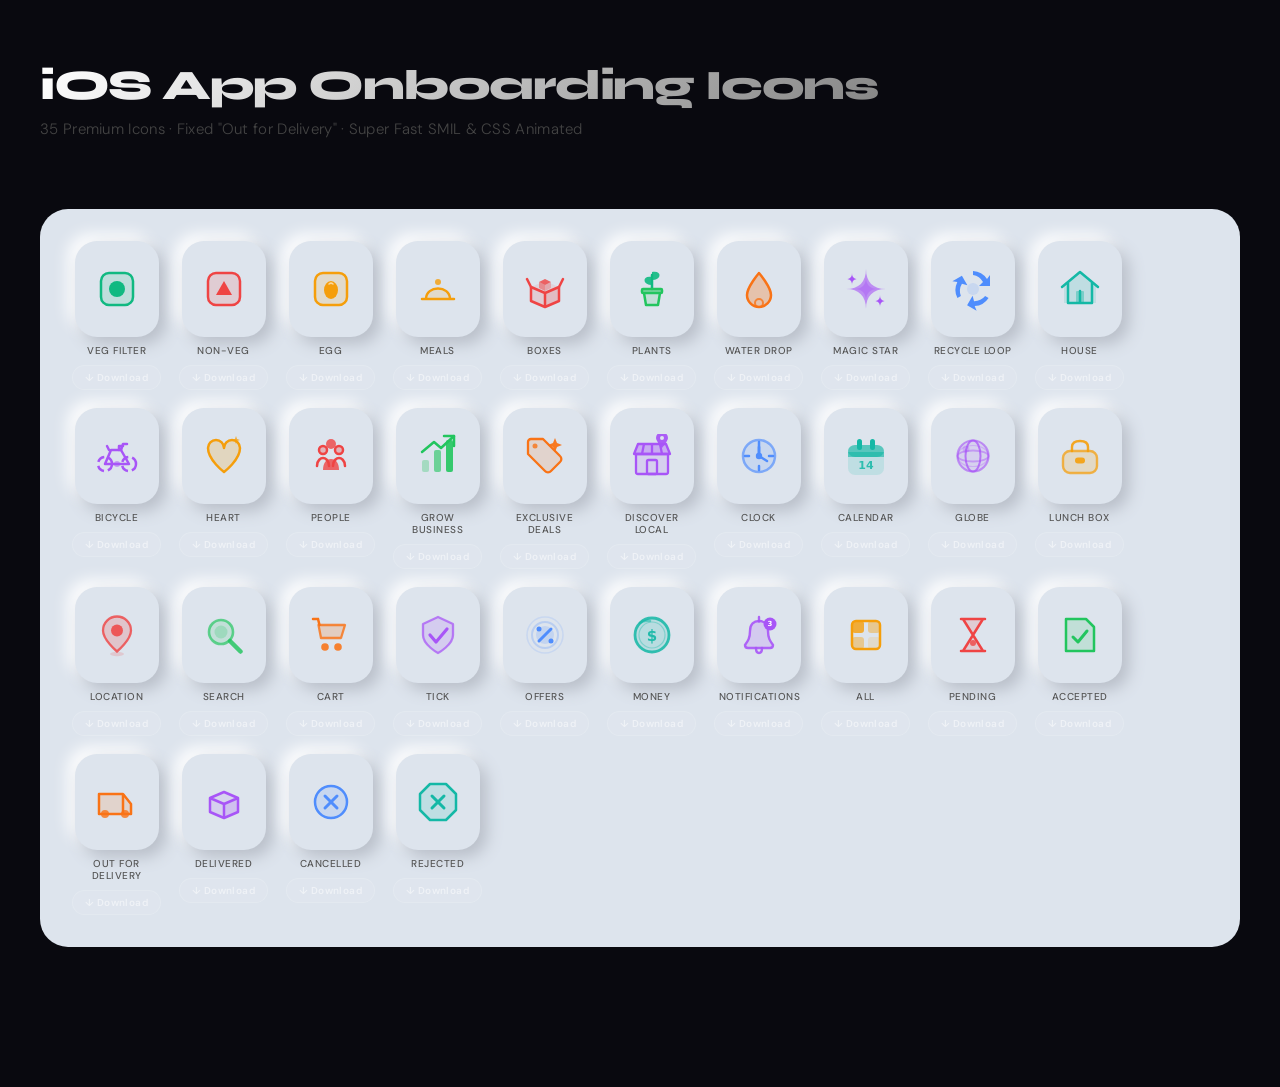
==== commit e9b27892: "neomorhism retained" ====
--- a/index.html
+++ b/index.html
@@ -239,11 +239,7 @@
 ];
 
 const STYLES = [
-  { id: 'glass', label: 'Style 01', title: '✦ Glassmorphism', class: 'glass-bg', card: 'glass-card', colors: ['#6FAAFF','#2DD4BF','#C084FC','#FBBF24','#ff6b6b','#60dfff','#4ADE80','#FFA07A'], filter: (c) => `drop-shadow(0 0 8px ${c}99)` },
-  { id: 'neo', label: 'Style 02', title: '◈ Neomorphism', class: 'neo-bg', card: 'neo-card', colors: ['#4F8DFD','#14B8A6','#A855F7','#F59E0B','#ef4444','#0ea5e9','#22C55E','#F97316'] },
-  { id: 'holo', label: 'Style 03', title: '⬡ Liquid Crystal · Holographic', class: 'holo-bg', card: 'holo-card', colors: ['#a0c4ff','#7fffff','#d4b3ff','#ffd6a0','#ff9999','#80dfff','#a8ffcc','#ffcc99'], filter: (c) => `drop-shadow(0 0 10px ${c})` },
-  { id: 'aurora', label: 'Style 04', title: '◉ Aurora Gradient Bubble', class: 'aurora-bg', card: 'aurora-card', colors: Array(8).fill('#fff'), colorClass: ['blue','teal','purple','orange','blue','teal','green','orange'] },
-  { id: 'clay', label: 'Style 05', title: '⬤ Clay 3D Inflated', class: 'clay-bg', card: 'clay-card', colors: Array(8).fill('#fff'), colorClass: ['blue','teal','purple','orange','blue','teal','green','orange'] }
+  { id: 'neo', label: 'Style 01', title: '◈ Neomorphism', class: 'neo-bg', card: 'neo-card', colors: ['#4F8DFD','#14B8A6','#A855F7','#F59E0B','#ef4444','#22C55E','#F97316','#A855F7'] }
 ];
 
 function buildInterface() {
@@ -251,7 +247,6 @@
   STYLES.forEach(style => {
     const sec = document.createElement('div');
     sec.className = 'section';
-    sec.innerHTML = `<div class="section-label">${style.label}</div><div class="section-title">${style.title}</div>`;
     const bg = document.createElement('div');
     bg.className = style.class;
     const row = document.createElement('div');
